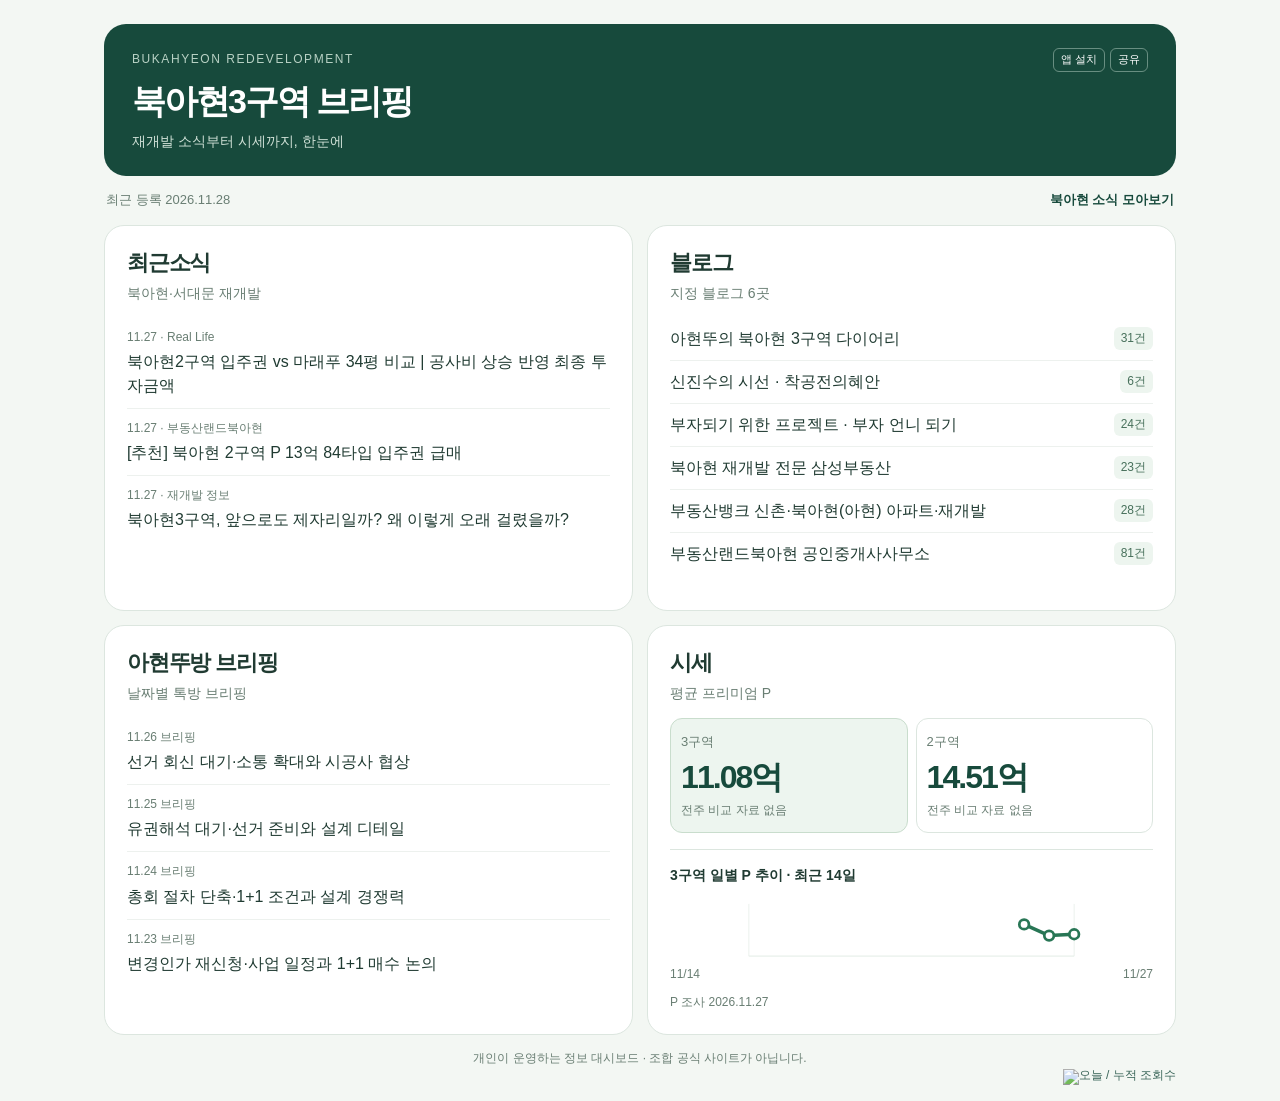
==== index.html @ 6ae8060a "data: add current Seoul redevelopment coverage and Hongje correction" ====
<!doctype html>
<html lang="ko">
<head>
  <meta charset="utf-8">
  <meta name="viewport" content="width=device-width,initial-scale=1">
  <meta name="color-scheme" content="light">
  <meta name="theme-color" content="#174a3c">
  <meta name="description" content="북아현3구역 재개발 소식, 블로그, 프리미엄 시세와 아현뚜방 브리핑을 모아보는 개인 대시보드">
  <title>북아현3구역 브리핑 | 재개발 시세·소식 대시보드</title>
  <link rel="canonical" href="https://mr-radio.github.io/bukahyeon-dashboard/">
  <link rel="stylesheet" href="assets/styles.css?v=20261126-kakao-header">
  <link rel="manifest" href="manifest.webmanifest">
  <link rel="icon" type="image/png" href="assets/pwa/icon-192.png">
  <link rel="apple-touch-icon" href="assets/pwa/icon-192.png">
  <meta name="apple-mobile-web-app-capable" content="yes">
  <link rel="stylesheet" href="assets/pwa/pwa.css">
</head>
<body>
<div class="wrap">
  <header class="hero">
    <div class="pwa-hero-top"><div class="kicker">BUKAHYEON REDEVELOPMENT</div><div class="pwa-actions"><button type="button" id="pwaInstall" hidden>앱 설치</button><button type="button" id="pwaShare">공유</button></div></div>
    <h1>북아현3구역 브리핑</h1>
    <p>재개발 소식부터 시세까지, 한눈에</p>
  </header>
  <main id="dashboard" class="dashboard">
    <div class="update-bar"><span id="updatedDate"></span><strong id="updateNew"></strong></div>
    <div class="tiles">
      <a class="tile" href="#news" aria-label="최근소식 상세보기">
        <span class="tiletitle">최근소식 <span class="new-slot" id="newsNew"></span></span>
        <span class="caption">북아현·서대문 재개발</span>
        <div class="tile-content" id="newsTile"></div>
      </a>
      <a class="tile" href="#blogs" aria-label="블로그 상세보기">
        <span class="tiletitle">블로그 <span class="new-slot" id="blogsNew"></span></span>
        <span class="caption">지정 블로그 6곳</span>
        <div class="tile-content" id="blogTile"></div>
      </a>
      <a class="tile" href="#chat" aria-label="아현뚜방 상세보기">
        <span class="tiletitle">아현뚜방 브리핑 <span class="new-slot" id="chatNew"></span></span>
        <span class="caption">날짜별 톡방 브리핑</span>
        <div class="tile-content" id="chatTile"></div>
      </a>
      <a class="tile" href="#prices" aria-label="시세 상세보기">
        <span class="tiletitle">시세</span>
        <span class="caption">평균 프리미엄 P</span>
        <div class="tile-content" id="priceTile"></div>
      </a>
    </div>
  </main>
  <main id="detail" class="detail" hidden>
    <div class="detailtop"><button class="back" type="button" data-page="home">홈으로</button><h2 id="detailTitle"></h2><a class="detail-chat-link" id="detailChatLink" href="https://open.kakao.com/o/puEhpZAi" target="_blank" rel="noopener noreferrer" aria-label="아현뚜방 카카오톡 오픈채팅방 바로가기" hidden><svg class="kakao-chat-icon" viewBox="0 0 24 24" width="24" height="24" aria-hidden="true"><circle cx="12" cy="12" r="12" fill="#FEE500"/><path d="M12 5.8c-4.3 0-7.8 2.6-7.8 5.9 0 2.15 1.46 4.03 3.63 5.07L7 19.5l3.43-2.08c.51.08 1.03.12 1.57.12 4.3 0 7.8-2.6 7.8-5.84S16.3 5.8 12 5.8Z" fill="#3C1E1E"/></svg><span>톡방 바로가기</span></a></div>
    <div id="detailContent"></div>
  </main>
  <footer class="site-footer">
    <span class="site-footer-notice">개인이 운영하는 정보 대시보드 · 조합 공식 사이트가 아닙니다.</span>
    <a class="site-visit-count" href="https://hitscounter.dev/history?url=https%3A%2F%2Fmr-radio.github.io%2Fbukahyeon-dashboard%2F" target="_blank" rel="noopener noreferrer" title="오늘·누적 페이지 조회수 (새로고침 포함, 고유 방문자 수가 아닙니다)" aria-label="오늘 및 누적 페이지 조회 횟수 자세히 보기">
      <img src="https://hitscounter.dev/api/hit?url=https%3A%2F%2Fmr-radio.github.io%2Fbukahyeon-dashboard%2F&amp;label=Views&amp;color=%23174a3c&amp;style=flat&amp;tz=Asia%2FSeoul" loading="eager" decoding="async" referrerpolicy="no-referrer" alt="오늘 / 누적 조회수" height="16">
    </a>
  </footer>
</div>
<dialog id="pwaDialog" class="pwa-dialog" aria-labelledby="pwaTitle"><div class="pwa-dialog-head"><strong id="pwaTitle"></strong><button type="button" id="pwaClose" aria-label="닫기">×</button></div><div id="pwaBody"></div><p id="pwaStatus" role="status"></p></dialog>
<div id="pwaOffline" class="pwa-offline" role="status" hidden>오프라인 · 마지막 저장 정보입니다</div>
<noscript>대시보드를 보려면 브라우저의 자바스크립트를 켜 주세요.</noscript>
<script>
const DATA={"bloggers":[{"id":"ahyeonddu","name":"아현뚜의 북아현 3구역 다이어리","category":"조합·사업 분석","recency":"2026년 글 확인","posts":[{"title":"(102) 북아현 3구역과 업무추진비","date":"2026-11-27","url":"https://blog.naver.com/ahyeonddu/224494229201"},{"title":"(101) 2026년 11월 26일 북아현3구역 뉴스레터(feat. 아현뚜 카톡방)","date":"2026-11-26","url":"https://blog.naver.com/ahyeonddu/224493044124"},{"title":"(100) 100화 기념 소감 + 제320회 서대문구의회 제2차 재정건설위원회(2026.11.24) 내용 요약","url":"https://blog.naver.com/ahyeonddu/224490455972","date":"2026-11-24"},{"title":"(99) 가재울7구역이 북3에 주는 시사점","url":"https://blog.naver.com/ahyeonddu/224486204675","date":"2026-11-21"},{"title":"(98) 북아현 3구역과 설계업체","url":"https://blog.naver.com/ahyeonddu/224478293907","date":"2026-11-15"},{"title":"(97) 북3 각 진영별 웹사이트 리뷰","url":"https://blog.naver.com/ahyeonddu/224467518567","date":"2026-11-06"},{"title":"(96) 북아현 재개발 부동산을 고를 때 봐야하는 기준","url":"https://blog.naver.com/ahyeonddu/224464943171","date":"2026-11-04"},{"title":"(95) 북아현3구역과 철거계약","url":"https://blog.naver.com/ahyeonddu/224461572835","date":"2026-11-01"},{"title":"[#1] 재개발과 철거업체","url":"https://blog.naver.com/ahyeonddu/224458906625","date":"2026-10-30"},{"title":"[#0] 아현뚜의 재개발 이야기를 시작합니다.","url":"https://blog.naver.com/ahyeonddu/224458775370","date":"2026-10-30"},{"title":"(94) 데이터로 알아보는 북아현 맛집","url":"https://blog.naver.com/ahyeonddu/224456552990","date":"2026-10-28"},{"title":"(93) 북아현과 학원가","url":"https://blog.naver.com/ahyeonddu/224455506223","date":"2026-10-27"},{"title":"(92) 북아현 3구역과 선관위","url":"https://blog.naver.com/ahyeonddu/224452115086","date":"2026-10-24"},{"title":"(91) 아현뚜와 북아현 3구역 - 2탄 -","url":"https://blog.naver.com/ahyeonddu/224451577253","date":"2026-10-23"},{"title":"(90) 임시조합장 사임 후 닷새간의 북아현 3구역 상황 정리(by 아현뚜)","url":"https://blog.naver.com/ahyeonddu/224449407808","date":"2026-10-21"},{"title":"(89) 임조 사퇴이후, 진영별 대응 및 ㅌㅇ사장님의 말씀","url":"https://blog.naver.com/ahyeonddu/224447661138","date":"2026-10-20"},{"title":"(88) 임시조합장 사퇴.. 이제는 갓운기 행님이 나설 때!","url":"https://blog.naver.com/ahyeonddu/224444760134","date":"2026-10-17"},{"title":"(87) 또 상무외행위 각하..","url":"https://blog.naver.com/ahyeonddu/224443497104","date":"2026-10-16"},{"title":"(86) KB주택화재보험 가입","url":"https://blog.naver.com/ahyeonddu/224442330384","date":"2026-10-15"},{"title":"(85) 북3식 만평도전","url":"https://blog.naver.com/ahyeonddu/224441547668","date":"2026-10-14"},{"title":"(84) 부패척결!!!","url":"https://blog.naver.com/ahyeonddu/224434275623","date":"2026-10-07"},{"title":"(83) 북3 조합장 후보에게 선거 전 반드시 물어봐야할 쟁점 5개","url":"https://blog.naver.com/ahyeonddu/224430210554","date":"2026-10-03"},{"title":"(82) 용서마여?","url":"https://blog.naver.com/ahyeonddu/224425951916","date":"2026-09-29"},{"title":"(81) 평조협 조합장 및 임원진 프로필 공개","url":"https://blog.naver.com/ahyeonddu/224425261052","date":"2026-09-28"},{"title":"즐거운 추석되세요~","url":"https://blog.naver.com/ahyeonddu/224421598729","date":"2026-09-24"},{"title":"(79) 북2와 북3 프리미엄 차이의 역사 (2022년~현재)","url":"https://blog.naver.com/ahyeonddu/224420072006","date":"2026-09-22"},{"title":"(80) 상무외행위 법원 접수 완료","url":"https://blog.naver.com/ahyeonddu/224420295890","date":"2026-09-22"},{"title":"(53) 북아현 3구역과 르엘","url":"https://blog.naver.com/ahyeonddu/224385607418"},{"title":"(25) 북아현 3구역 매수희망자들이 자주 묻는 Q&A","url":"https://blog.naver.com/ahyeonddu/224350053485"},{"title":"(24) [아현뚜 리서치] 사업시행계획 변경인가 반려 사건","url":"https://blog.naver.com/ahyeonddu/224349269731"},{"title":"(22) [아현뚜 리서치] 북아현 3구역 조합장 관련 히스토리","url":"https://blog.naver.com/ahyeonddu/224347219454"}],"url":"https://m.blog.naver.com/PostList.naver?blogId=ahyeonddu&tab=1","scope":"all"},{"id":"philipcommunications","name":"신진수의 시선 · 착공전의혜안","category":"착공전의혜안","recency":"2026년 11월 공개 글 확인","feedCategoryNo":47,"feedCategoryName":"착공전의혜안","feedUrl":"https://m.blog.naver.com/philipcommunications?categoryNo=47&tab=1","posts":[{"title":"[아파트 회장이 정비사업 조합장에게 전하는 이야기] 비싼 나무를 심는 것과 좋은 나무를 심는 것은 다르다","date":"2026-11-27","url":"https://m.blog.naver.com/philipcommunications/224493866988","categoryNo":47},{"title":"[아파트 회장이 정비사업 조합장에게 전하는 이야기] 좋은 조경은 아파트를 짓기 전부터 시작된다","url":"https://m.blog.naver.com/philipcommunications/224490467292","date":"2026-11-24","categoryNo":47},{"title":"[아파트 회장이 정비사업 조합장에게 전하는 이야기] 도면에는 작지만, 삶에서는 큰 것들","url":"https://m.blog.naver.com/philipcommunications/224487549130","date":"2026-11-22","categoryNo":47},{"title":"[아파트 회장이 정비사업 조합장에게 전하는 이야기] 마루 한 장, 타일 한 장에도 이유가 있다","url":"https://m.blog.naver.com/philipcommunications/224486460181","date":"2026-11-21","categoryNo":47},{"title":"[아파트 회장이 정비사업 조합장에게 전하는 이야기] 창문이 넓어지면 집이 달라진다","url":"https://m.blog.naver.com/philipcommunications/224486325731","date":"2026-11-21","categoryNo":47},{"title":"[아파트 회장이 정비사업 조합장에게 전하는 이야기] 짓기 전에 알았더라면","url":"https://m.blog.naver.com/philipcommunications/224485520124","date":"2026-11-20","categoryNo":47}],"url":"https://m.blog.naver.com/philipcommunications?categoryNo=47&tab=1","scope":"category"},{"id":"yoonyoung17","name":"부자되기 위한 프로젝트 · 부자 언니 되기","category":"조합원 일지·재개발","recency":"2026년 글 확인","feedCategoryNo":38,"feedCategoryName":"재개발","feedUrl":"https://blog.naver.com/PostList.naver?blogId=yoonyoung17&categoryNo=38","posts":[{"title":"북아현3구역 일지 #28 — 공사비 검증과 조합원 부담","url":"https://blog.naver.com/yoonyoung17/224480414327","categoryNo":38,"date":"2026-11-17"},{"title":"북아현3구역 일지 #27 — 새 집행부에 바라는 점","url":"https://blog.naver.com/yoonyoung17/224478356298","categoryNo":38,"date":"2026-11-15"},{"title":"북아현 3구역 일지 #26 — 업체 지원과 조합 운영","url":"https://blog.naver.com/yoonyoung17/224468315128","categoryNo":38,"date":"2026-11-07"},{"title":"북아현3구역 일지 #25","url":"https://blog.naver.com/yoonyoung17/224463364072","date":"2026-11-03","categoryNo":38},{"title":"북아현 3구역 일지 #23","url":"https://blog.naver.com/yoonyoung17/224444854859","date":"2026-10-17","categoryNo":38},{"title":"북아현 3구역 일지 #22","url":"https://blog.naver.com/yoonyoung17/224428948301","date":"2026-10-02","categoryNo":38},{"title":"북아현 3구역 일지 #21","url":"https://blog.naver.com/yoonyoung17/224406453099","date":"2026-09-09","categoryNo":38},{"title":"북아현 3구역 일지 #20","url":"https://blog.naver.com/yoonyoung17/224402051527","date":"2026-09-05","categoryNo":38},{"title":"북아현 3구역 일지 #19","url":"https://blog.naver.com/yoonyoung17/224398614553","date":"2026-09-02","categoryNo":38},{"title":"북아현 3구역 일지 #18","url":"https://blog.naver.com/yoonyoung17/224395788016","date":"2026-08-31","categoryNo":38},{"title":"북아현 3구역 일지 #17","url":"https://blog.naver.com/yoonyoung17/224393178989","date":"2026-08-28","categoryNo":38},{"title":"북아현 3구역 일지 #16","url":"https://blog.naver.com/yoonyoung17/224388960947","date":"2026-08-24","categoryNo":38},{"title":"북아현 3구역 일지 #15","url":"https://blog.naver.com/yoonyoung17/224386513025","date":"2026-08-22","categoryNo":38},{"title":"북아현3구역 일지 #14","url":"https://blog.naver.com/yoonyoung17/224386095278","date":"2026-08-21","categoryNo":38},{"title":"북아현3구역 일지 #13","url":"https://blog.naver.com/yoonyoung17/224386089011","date":"2026-08-21","categoryNo":38},{"title":"정비사업 공부 #7","url":"https://blog.naver.com/yoonyoung17/224385009974","date":"2026-08-20","categoryNo":38},{"title":"정비사업 공부 #6","url":"https://blog.naver.com/yoonyoung17/224384991541","date":"2026-08-20","categoryNo":38},{"title":"정비사업 공부 #5","url":"https://blog.naver.com/yoonyoung17/224383886257","date":"2026-08-20","categoryNo":38},{"title":"정비사업 공부 #4","url":"https://blog.naver.com/yoonyoung17/224383269617","date":"2026-08-19","categoryNo":38},{"title":"정비사업 공부 #3","url":"https://blog.naver.com/yoonyoung17/224383266366","date":"2026-08-19","categoryNo":38},{"title":"정비사업 공부 #2","url":"https://blog.naver.com/yoonyoung17/224382079060","date":"2026-08-18","categoryNo":38},{"title":"정비사업 공부 #1","url":"https://blog.naver.com/yoonyoung17/224381644812","date":"2026-08-18","categoryNo":38},{"title":"북아현3구역 일지 #12","url":"https://blog.naver.com/yoonyoung17/224368272032","date":"2026-08-04","categoryNo":38},{"title":"북아현 3구역 일지 #24 — 임시조합장 관련 의견","url":"https://blog.naver.com/yoonyoung17/224447940328","categoryNo":38}],"url":"https://m.blog.naver.com/PostList.naver?blogId=yoonyoung17&categoryNo=38","scope":"category"},{"id":"miryeo2032","name":"북아현 재개발 전문 삼성부동산","category":"매물·현장 소식","recency":"2026년 글 확인","posts":[{"title":"북아현2구역 조합장 선고 결과, 벌금 90만 원!","date":"2026-11-26","url":"https://blog.naver.com/miryeo2032/224493294027"},{"title":"북아현3구역 급매물이 나오는 이유는? 지금이 매수 기회일까요?","url":"https://m.blog.naver.com/miryeo2032/224477073768","date":"2026-11-14","categoryNo":54},{"title":"북아현3구역 급급매물","url":"https://m.blog.naver.com/miryeo2032/224477059351","date":"2026-11-14","categoryNo":49},{"title":"북아현2구역 관리처분인가 조건사항 직권취소!","url":"https://blog.naver.com/miryeo2032/224462640011","date":"2026-11-02"},{"title":"북아현2구역 분양신청 철회 공고가 왔다고요? 현금청산 희망 조합원 대상 안내입니다","url":"https://blog.naver.com/miryeo2032/224434490650","date":"2026-10-07"},{"title":"북아현2구역 물건 프리미엄 15억8000만~16억","url":"https://blog.naver.com/miryeo2032/224425112200","date":"2026-09-28"},{"title":"북아현2구역 기본 이주비 40%, 선지급금 30%는 언제 받을 수 있을까?","url":"https://blog.naver.com/miryeo2032/224419026767","date":"2026-09-22"},{"title":"북아현2구역 조합원 이주 및 이주비 신청 안내 공고","url":"https://blog.naver.com/miryeo2032/224419698600","date":"2026-09-22"},{"title":"북아현3구역 통합미래연대 출범? 아현역에 새로운 현수막이 걸렸네요!북3 통합미래연대 출범?","url":"https://blog.naver.com/miryeo2032/224418986511","date":"2026-09-21"},{"title":"북아현2구역 이주개시 현수막 설치! 11월 9일 이주 시작, 이주비 신청 안내","url":"https://blog.naver.com/miryeo2032/224418925848","date":"2026-09-21"},{"title":"북아현2구역 2026년 9월 19일 임시총회 결과｜13개 안건 모두 통과, 이주비·추가 이주비 안건 가결!","url":"https://blog.naver.com/miryeo2032/224417124058","date":"2026-09-19"},{"title":"북아현2구역, 11월 9일 이주개시를 앞두고… 10년 몸테크의 끝이 보입니다","url":"https://blog.naver.com/miryeo2032/224415029931","date":"2026-09-17"},{"title":"북아현3구역 지상권 매물 (거래완료)","url":"https://blog.naver.com/miryeo2032/224412830099","date":"2026-09-15"},{"title":"북아현3구역 매물 59+59, 또는 대형평형신청가능","url":"https://blog.naver.com/miryeo2032/224409557085","date":"2026-09-12"},{"title":"북아현2구역 기본 이주비 대출 및 지급시기 총정리","url":"https://blog.naver.com/miryeo2032/224408645632","date":"2026-09-11"},{"title":"북아현2구역 이주 절차 안내","url":"https://blog.naver.com/miryeo2032/224408590293","date":"2026-09-11"},{"title":"북아현2구역 이주 및 이주비 대출 안내문","url":"https://blog.naver.com/miryeo2032/224408510313","date":"2026-09-11"},{"title":"북아현2구역 이주비 선지급 추진? 기본·추가이주비 110% 중 30% 선지급 협의","url":"https://blog.naver.com/miryeo2032/224407335158","date":"2026-09-10"},{"title":"북아현2구역 이주계획 공시 되었습니다.","url":"https://blog.naver.com/miryeo2032/224400694136","date":"2026-09-04"},{"title":"북아현2구역 임시총회 안내 2026.9.19","url":"https://blog.naver.com/miryeo2032/224398697682","date":"2026-09-02"},{"title":"북아현3구역 2026년 임시총회 결과","url":"https://blog.naver.com/miryeo2032/224394253137","date":"2026-08-29"},{"title":"북아현2구역 84㎡형 세대수 증가, 전환다세대 조합원도 84㎡형 받을 수 있을까?","url":"https://blog.naver.com/miryeo2032/224392379627","date":"2026-08-27"},{"title":"북아현 2구역 명품 주거단지 조감도 및 평면도","url":"https://blog.naver.com/miryeo2032/224386515981","date":"2026-08-22"}],"url":"https://m.blog.naver.com/PostList.naver?blogId=miryeo2032&tab=1","scope":"all"},{"id":"heros0694","name":"부동산뱅크 신촌·북아현(아현) 아파트·재개발","category":"사업소식·시세","recency":"2026년 글 확인","posts":[{"title":"북아현2구역 북아현맨션 관리실 폐쇄 및 전기·수도 공급 종료 안내","date":"2026-11-26","url":"https://blog.naver.com/heros0694/224492666843"},{"title":"순천 주암면 대봉감 과 첫눈 아미산 전경","url":"https://blog.naver.com/heros0694/224485696977","date":"2026-11-21"},{"title":"북아현2구역 이주 본격화｜빠른 이주 속도, 그러나 마지막 1%가 가장 어렵습니다","url":"https://blog.naver.com/heros0694/224481622662","date":"2026-11-18"},{"title":"태산명동서일필(泰山鳴動鼠一匹)","url":"https://blog.naver.com/heros0694/224480266097","date":"2026-11-17"},{"title":"2026-27 FK리그 고양불스 첫 홈경기｜화성FS에 7대 0 완승! 고양어울림누리 직관 후기","url":"https://blog.naver.com/heros0694/224479014835","date":"2026-11-16"},{"title":"북아현2구역 김가네, 25년의 청춘을 뒤로하고 문을 닫습니다","url":"https://blog.naver.com/heros0694/224471745474","date":"2026-11-10"},{"title":"2026~2027 FK리그 개막! 새로운 시즌의 시작","url":"https://blog.naver.com/heros0694/224471274503","date":"2026-11-10"},{"title":"북아현2구역 2026년 11월 최신 사업현황｜2,620세대 설계변경안, 일반분양 983세대, 이주와 착공 로드맵","url":"https://blog.naver.com/heros0694/224466895623","date":"2026-11-06"},{"title":"북아현2구역, 이주를 앞두고 왜 갑자기 매물이 쏟아질까?","url":"https://blog.naver.com/heros0694/224458017795","date":"2026-10-30"},{"title":"대한민국 풋살 국가대표팀, 11월 중국 인촨 국제대회 출전… 중국·홍콩·몰디브와 4개국 대결","url":"https://blog.naver.com/heros0694/224455305842","date":"2026-10-27"},{"title":"북아현3구역, 결국 서대문구청장이 나서나? 조합장 선출 총회 직접 소집 검토… 연내 정상화 기대","url":"https://blog.naver.com/heros0694/224454559366","date":"2026-10-26"},{"title":"북아현2구역 세입자분들께 당부드립니다. 이사가 급하다고 아무 전셋집이나 계약하지 마세요!","url":"https://blog.naver.com/heros0694/224453842172","date":"2026-10-26"},{"title":"북아현2구역 매물 3건 추천｜추석 이후 매수세 실종, 프리미엄은 ?","url":"https://blog.naver.com/heros0694/224451543137","date":"2026-10-23"},{"title":"북아현2구역 1+1 분양, 왜 취소됐을까? 구청의 조건 직권취소와 그동안 알려지지 않았던 속사정","url":"https://blog.naver.com/heros0694/224449982121","date":"2026-10-22"},{"title":"서대문구청 1+1 직권취소 결정 공지","url":"https://blog.naver.com/heros0694/224447488085","date":"2026-10-20"},{"title":"2026 풋살 네이션스컵 대회 개요","url":"https://blog.naver.com/heros0694/224446225993","date":"2026-10-19"},{"title":"누구를 위한 재개발인가… 북아현2구역, 정든 고향을 떠나는 사람들의 이야기","url":"https://blog.naver.com/heros0694/224445364710","date":"2026-10-18"},{"title":"북아현3구역, 젊은 청년과 함께한 재개발 역사유람… 그리고 전쟁 전야의 고요함","url":"https://blog.naver.com/heros0694/224444731712","date":"2026-10-17"},{"title":"2026 북아현동 굴레방축제｜제13회 굴레방 나눔 한마당, 가을 하늘 아래 주민들의 웃음꽃","url":"https://blog.naver.com/heros0694/224444706093","date":"2026-10-17"},{"title":"북아현2구역 이주비 신청 종료! 매물 14건 증가, 프리미엄 16억 앞에서 멈췄다","url":"https://blog.naver.com/heros0694/224442312534","date":"2026-10-15"},{"title":"삼국지 최고의 책사 TOP 15","url":"https://blog.naver.com/heros0694/224441111125","date":"2026-10-14"},{"title":"북아현2구역 추가이주비 복리 논란 종결! 근거 없는 소문에 지친 조합원들, 조합 공식 확인은 '단리'","url":"https://blog.naver.com/heros0694/224440506836","date":"2026-10-13"},{"title":"북아현2구역 이주비대출, 실입주 의무가 있다고요?","url":"https://blog.naver.com/heros0694/224434345594","date":"2026-10-07"},{"title":"북아현2구역 신축 , 미래의 비교상대는 누구인가?","url":"https://blog.naver.com/heros0694/224433931701","date":"2026-10-07"},{"title":"북아현3구역 매매 시장 조용합니다_ 북2 도 조용","url":"https://blog.naver.com/heros0694/224432949420","date":"2026-10-06"},{"title":"전문관리인 부결되면 조합장 선출로…정상화 시나리오","url":"https://blog.naver.com/heros0694/224357277318"},{"title":"북아현3구역, 결국 하나의 총회로 모든 것이 결정","url":"https://blog.naver.com/heros0694/224333925709"},{"title":"북아현3구역 오늘의 최고가가 내일은 지나간 가격","url":"https://blog.naver.com/heros0694/224361962379"}],"url":"https://m.blog.naver.com/PostList.naver?blogId=heros0694&tab=1","scope":"all"},{"id":"joyland7499","name":"부동산랜드북아현 공인중개사사무소","category":"시세·매물","recency":"2026년 글 확인","posts":[{"date":"2026-11-27","title":"[추천] 북아현 2구역 P 13억 84타입 입주권 급매","url":"https://m.blog.naver.com/joyland7499/224495024661"},{"title":"[공유] 북아현2구역 조합장 벌금형 조합장직 유지가능","date":"2026-11-26","url":"https://blog.naver.com/joyland7499/224493445069"},{"title":"북아현 3구역 상황별 우선 추천매물 (11월 26일)","date":"2026-11-26","url":"https://blog.naver.com/joyland7499/224492796240"},{"title":"일번추천 - 북아현 3구역 초투 10억 7000만원","url":"https://blog.naver.com/joyland7499/224491468924","date":"2026-11-25"},{"title":"일번추천- 북아현 2구역 84타입 최저가 입주권","url":"https://blog.naver.com/joyland7499/224491459381","date":"2026-11-25"},{"title":"[거래완료] 북아현 2구역 급급매 입주권 (11월 25일 )","url":"https://blog.naver.com/joyland7499/224491451961","date":"2026-11-25"},{"title":"북아현 3구역, 2구역 재개발 투자를 자녀 명의로 하고 싶을 때 (11월 25일)","url":"https://blog.naver.com/joyland7499/224491341626","date":"2026-11-25"},{"title":"새로 소개드리는 북아현 3구역 대형 투자매물 (11월 24일)","url":"https://blog.naver.com/joyland7499/224490073023","date":"2026-11-24"},{"title":"[급급매] 북아현 3구역 빠른 잔금 희망 (11월 24일)","url":"https://blog.naver.com/joyland7499/224489385747","date":"2026-11-23"},{"title":"[초급매 ] 북아현 2구역 입주권P 12.5억","url":"https://blog.naver.com/joyland7499/224488580695","date":"2026-11-23"},{"title":"북아현 2구역 가격 조정기, 매수 대기자가 확인해야 할  5가지 (11월 23일 )","url":"https://blog.naver.com/joyland7499/224488153408","date":"2026-11-23"},{"title":"[공유] 부동산은 선택과 대응의 영역 -송희구 작가","url":"https://blog.naver.com/joyland7499/224486812070","date":"2026-11-21"},{"title":"[거래완료] 북아현 3구역 입주아파트 프리미엄 조정  (11월 21일)","url":"https://blog.naver.com/joyland7499/224485616077","date":"2026-11-20"},{"title":"북아현2구역 급급매 거래완료","url":"https://blog.naver.com/joyland7499/224485068339","date":"2026-11-20"},{"title":"가격 조정기에 접어든 시장 - 북아현 3구역 매물 동향 (11월 20일)","url":"https://blog.naver.com/joyland7499/224484306838","date":"2026-11-19"},{"title":"북아현 2구역 P 13.5억~13.7억  급매물","url":"https://blog.naver.com/joyland7499/224483692856","date":"2026-11-19"},{"title":"[거래완료] 북아현 2구역  입주권 P14 거래","url":"https://blog.naver.com/joyland7499/224482165417","date":"2026-11-18"},{"title":"수능날 전하는 북아현 2구역 3구역 우선추천 급매 (11월 19일 )","url":"https://blog.naver.com/joyland7499/224482909770","date":"2026-11-18"},{"title":"아현 1구역 공공재개발 - 입지는 좋은데 무엇이 투자결정을 가를까?","url":"https://blog.naver.com/joyland7499/224481535140","date":"2026-11-17"},{"title":"북아현 2구역 새 매물 - 가격 문의전에 확인하는 부분","url":"https://blog.naver.com/joyland7499/224480778697","date":"2026-11-17"},{"title":"북아현 3구역 매물 총정리 - 지금 매수자가 선택할 수 있는 12가지 매물(11월 16일)","url":"https://blog.naver.com/joyland7499/224478424397","date":"2026-11-15"},{"title":"[급매] 북아현 3구역 최저 프리미엄 12월 잔금 조건","url":"https://blog.naver.com/joyland7499/224476773453","date":"2026-11-13"},{"title":"북아현 2구역 이주 후에도 도로점용료, 국공유지 사용료 내야 하나요? (11월 14일)","url":"https://blog.naver.com/joyland7499/224476542379","date":"2026-11-13"},{"title":"[거래완료] 북아현 3구역 급매 거래완료","url":"https://blog.naver.com/joyland7499/224476548945","date":"2026-11-13"},{"title":"[거래완료] 북아현 3구역 입주 가능한 빌라","url":"https://blog.naver.com/joyland7499/224475502605","date":"2026-11-12"},{"title":"북아현 3구역 P 10.8억 급매 4건  잔금기한 주의 (11월13일)","url":"https://blog.naver.com/joyland7499/224474100129","date":"2026-11-11"},{"title":"북아현 2구역  급매는 나오는데 매수시장은 여전히 조용 (11월 12일)","url":"https://blog.naver.com/joyland7499/224473821031","date":"2026-11-11"},{"title":"[NEW] 북아현 3구역 몸테크 빌라  P 11억 - 매수전 확인할 것들","url":"https://blog.naver.com/joyland7499/224473048192","date":"2026-11-11"},{"title":"북아현 2구역 인근 아파트 전월세 시장, 가격과 거래 온도 (11월 11일)","url":"https://blog.naver.com/joyland7499/224472528611","date":"2026-11-10"},{"title":"북아현 3구역 1 + 1 매물 안내 ( 11월 10일 )","url":"https://blog.naver.com/joyland7499/224471156338","date":"2026-11-09"},{"title":"[공유]북아현 2구역 2400억 사업비 조달  - 추가이주비 대출 이율 이번주 확인가능","url":"https://blog.naver.com/joyland7499/224470505409","date":"2026-11-09"},{"title":"북아현 2구역 매수 전  확인해야 하는 자금과 추천 매물(11월 9일)","url":"https://blog.naver.com/joyland7499/224469873510","date":"2026-11-08"},{"title":"북아현 2구역 이주 현장과 공실 확인사항(11월 8일)","url":"https://blog.naver.com/joyland7499/224469010384","date":"2026-11-07"},{"title":"북아현 3구역 거래 난이도 상승, 현재 매물과 매수시장 분위기 (11월 7일)","url":"https://blog.naver.com/joyland7499/224468040387","date":"2026-11-06"},{"title":"[급매 ] 북아현 2구역 P 14억 잔금 2월말","url":"https://blog.naver.com/joyland7499/224467402431","date":"2026-11-06"},{"title":"[추천] 3구역  초기 투자금 11억 추천 매물","url":"https://blog.naver.com/joyland7499/224467384488","date":"2026-11-06"},{"title":"북아현 2구역 3구역, 조용하지만 문의가 꾸준한 매물들 (11월 6일)","url":"https://blog.naver.com/joyland7499/224467222621","date":"2026-11-06"},{"title":"[급급매] 북아현 3구역 프리미엄 10억 8000만원","url":"https://blog.naver.com/joyland7499/224466005306","date":"2026-11-05"},{"title":"북아현 3구역을 추천받고 방문하기 전 확인사항 (11월 5일)","url":"https://blog.naver.com/joyland7499/224465468722","date":"2026-11-04"},{"title":"북아현 2구역 이주 앞둔 급매물, 매수자 조건에   맞아야 합니다.(11월 4일)","url":"https://blog.naver.com/joyland7499/224464297611","date":"2026-11-03"},{"title":"[ 추천 ] 북아현 3구역 입주 가능한 아파트  급매물","url":"https://blog.naver.com/joyland7499/224463675851","date":"2026-11-03"},{"title":"북아현 3구역 새로운 매물이 나오고 있습니다.(11월 3일)","url":"https://blog.naver.com/joyland7499/224463042061","date":"2026-11-02"},{"title":"초기투자금 11억 6500만원, 북아현 3구역 추천(11월 2일)","url":"https://blog.naver.com/joyland7499/224462407044","date":"2026-11-02"},{"title":"[급매 소식 ] 북아현 3구역 P 11억","url":"https://blog.naver.com/joyland7499/224461963156","date":"2026-11-01"},{"title":"조용한 북아현 재개발 시장, 그래도 급매는 움직인다.(11월 2일)","url":"https://blog.naver.com/joyland7499/224461837584","date":"2026-11-01"},{"title":"북아현 3구역 2구역 급매물 6건 비교 - 지금 필요한 실투자금은?","url":"https://blog.naver.com/joyland7499/224459826509","date":"2026-10-30"},{"title":"[ 급급매 ] 북아현 2구역 프리미엄 14억 ,빠른잔금","url":"https://blog.naver.com/joyland7499/224458896746","date":"2026-10-29"},{"title":"북아현 3구역  프리미엄보다 먼저 살펴보는  조건들 (10월 30일)","url":"https://blog.naver.com/joyland7499/224458640600","date":"2026-10-29"},{"title":"북아현 2구역 3구역 분양면적 이해하기 - 같은 84타입인데 왜 다르게 느껴질까?","url":"https://blog.naver.com/joyland7499/224457380203","date":"2026-10-28"},{"title":"[NEW] 북아현 2구역 급매 추천","url":"https://blog.naver.com/joyland7499/224456833572","date":"2026-10-28"},{"title":"[NEW] 새로 소개드리는 북아현 2구역 74타입","url":"https://blog.naver.com/joyland7499/224456235478","date":"2026-10-27"},{"title":"재개발 투자의 복병, 누수 (10월 28일)","url":"https://blog.naver.com/joyland7499/224452249407","date":"2026-10-27"},{"title":"[공유] 조합원분양가와 일반 분양가의 차이가 필요한 이유","url":"https://blog.naver.com/joyland7499/224455508297","date":"2026-10-27"},{"title":"[공유] 북아현  3구역 서대문구청 답변","url":"https://blog.naver.com/joyland7499/224454438807","date":"2026-10-26"},{"title":"급매가  나와도  조용한 북아현 3구역, 매수자의 세 가지 시선 (10월 26일)","url":"https://blog.naver.com/joyland7499/224452266038","date":"2026-10-25"},{"title":"북아현 2구역 일번 추천매물 (10월 24일)","url":"https://blog.naver.com/joyland7499/224452073038","date":"2026-10-23"},{"title":"[급매] 북아현 3구역 프리미엄 11억","url":"https://blog.naver.com/joyland7499/224451560585","date":"2026-10-23"},{"title":"북아현 2구역, 지금 매수한다면 현금 얼마가 필요한가요?(10월 23일)","url":"https://blog.naver.com/joyland7499/224450890706","date":"2026-10-22"},{"title":"북아현 3구역 문의가 꾸준한 인기 매물 (10월 22일)","url":"https://blog.naver.com/joyland7499/224449993656","date":"2026-10-21"},{"title":"북아현 3구역, 빠른 정상화도 중요하지만 흔들리지 않는 정상화를 기다리며 (10월 21일)","url":"https://blog.naver.com/joyland7499/224449371479","date":"2026-10-21"},{"title":"북아현 2구역, 이주를 앞두고 달라지는 현장 모습(10월 21일)","url":"https://blog.naver.com/joyland7499/224448800485","date":"2026-10-20"},{"title":"북아현 3구역  임시조합장 사임이유 4가지","url":"https://blog.naver.com/joyland7499/224447927091","date":"2026-10-20"},{"title":"[공유] 조합정상화를 위한 진정서 서명 호소","url":"https://blog.naver.com/joyland7499/224447502835","date":"2026-10-19"},{"title":"[NEW] 대출가능한 3구역 매물추천","url":"https://blog.naver.com/joyland7499/224447448972","date":"2026-10-19"},{"title":"북아현 3구역, 혼란속에서도 현장을 찾는 이유","url":"https://blog.naver.com/joyland7499/224446693473","date":"2026-10-19"},{"title":"북아현 2구역 관리처분 계획인가 조건 제1호 직권 취소 되었습니다.","url":"https://blog.naver.com/joyland7499/224446836893","date":"2026-10-19"},{"title":"북아현 2구역 매물은 늘고 가격 협상 폭도 커졌다 - 이주 앞둔 시장의 변화","url":"https://blog.naver.com/joyland7499/224446143417","date":"2026-10-18"},{"title":"북아현 3구역은 왜 순위가 낮아졌을까?","url":"https://blog.naver.com/joyland7499/224445852219","date":"2026-10-18"},{"title":"[공유] 북아현3구역, 구청장 입맛 따라 사업 출렁","url":"https://blog.naver.com/joyland7499/224444389883","date":"2026-10-16"},{"title":"민감한시기 구청입장 안내문자","url":"https://blog.naver.com/joyland7499/224444005780","date":"2026-10-16"},{"title":"북아현 3구역, 지금 눈여겨볼 만한 매물 6가지 (10월 16일)","url":"https://blog.naver.com/joyland7499/224443350960","date":"2026-10-15"},{"title":"북아현3구역  상무외 행위허가 각하 (선거 사무실 준비중)","url":"https://blog.naver.com/joyland7499/224442648069","date":"2026-10-15"},{"title":"가격은 남아 있고 거래는 잠시 멈추었다 - 북아현 인근 아파트 현황 (10월 15일)","url":"https://blog.naver.com/joyland7499/224441666828","date":"2026-10-14"},{"title":"[거래완료]북아현 2구역 급급매 거래되었습니다.","url":"https://blog.naver.com/joyland7499/224441815523","date":"2026-10-14"},{"title":"북아현 2구역 조합  10월 ~12월 계획 ( feat.소식지 )","url":"https://blog.naver.com/joyland7499/224441345240","date":"2026-10-14"},{"title":"[공유] 북아현 2구역 이주비 금리와 상환방법 문자안내","url":"https://blog.naver.com/joyland7499/224440449701","date":"2026-10-13"},{"title":"매물이 늘어나는 북아현 3구역 소식(10월 13일)","url":"https://blog.naver.com/joyland7499/224439824055","date":"2026-10-12"},{"title":"2구역  이주비대출 접수기간 연장  등 조합 안내문","url":"https://blog.naver.com/joyland7499/224439237736","date":"2026-10-12"},{"title":"북아현3구역 새로 소개드리는 추천매물 (7월 31일)","url":"https://blog.naver.com/joyland7499/224363771830"},{"title":"사업 지연에도 북아현 3구역을 선택하는 이유","url":"https://blog.naver.com/joyland7499/224373547098"},{"title":"북아현 3구역 34평형 평면도 및 커뮤니티 시설","url":"https://blog.naver.com/joyland7499/223009273503"}],"url":"https://m.blog.naver.com/PostList.naver?blogId=joyland7499&tab=1","scope":"all"}],"seoul":[{"date":"2026-11-28","kind":"뉴스","source":"뉴시스","title":"일감은 넘치고 경쟁은 줄었다…달라진 건설사 셈법[목동의 미래①]","summary":"목동과 서울 핵심 정비사업장의 단독 응찰·수의계약 증가 및 건설사의 수익성 중심 선별 수주 흐름을 보도했습니다.","url":"https://n.news.naver.com/mnews/article/003/0014350374"},{"date":"2026-11-28","kind":"뉴스","source":"이코노미스트","title":"“6억 전세 끝난다” 목동 2만가구 이주 초읽기… 전월세·학원가 지각변동","summary":"목동 재건축의 순차 이주가 주변 임대시장과 학군 수요에 미칠 영향, 양천구의 이주계획 연구와 서울시 시기조정 방침을 다뤘습니다.","url":"https://n.news.naver.com/mnews/article/243/0000106408"},{"date":"2026-11-28","kind":"뉴스","source":"한국경제","title":"[취재수첩] 성과급에 '아파트 우선권'까지 달라는 재건축조합","summary":"조합 임원·대의원의 동호수 우선 선택 조항과 성과급 논란을 통해 정관 변경의 투명성과 조합원 권리 보장을 논의한 칼럼입니다.","url":"https://n.news.naver.com/mnews/article/015/0005359268"},{"date":"2026-11-27","kind":"뉴스","source":"이데일리","title":"힐튼호텔 재개발, 3.7조 본PF 완료했다…6개월 앞당긴 '속도전'","summary":"서울역 인근 이오타서울 1 사업의 3조7천억원 본PF 실행과 자금 조달 일정 변경을 보도했습니다.","url":"https://n.news.naver.com/mnews/article/018/0006416746"},{"date":"2026-11-27","kind":"뉴스","source":"파이낸셜뉴스","title":"마포로1구역 제25지구, 한국토지신탁과 재개발 '맞손'","summary":"마포동 한신오피스텔 일대 추진위원회와 한국토지신탁이 신탁방식 정비사업 추진 업무협약을 체결했습니다. 사업시행자 지정 등 후속 절차는 준비 단계입니다.","url":"https://n.news.naver.com/mnews/article/014/0005610923"},{"date":"2026-11-26","kind":"뉴스","source":"경향신문","title":"‘한남 3구역’ 뉴타운 지정 23년 만에 첫 삽","summary":"한남3구역이 11월 26일 착공식을 열었습니다. 공공임대 1,020가구를 포함한 총 5,970가구 계획과 2030년 12월 준공 목표를 보도했습니다.","url":"https://n.news.naver.com/mnews/article/032/0003485413"},{"date":"2026-11-26","kind":"뉴스","source":"연합뉴스","title":"성북구 하월곡1구역 조합설립인가…1천990세대 단지로 재개발","summary":"11월 24일 조합설립인가를 받은 성북구 신속통합기획 첫 사례. 기존 정비계획은 최고 35층, 임대 403가구 포함 총 1,990가구입니다.","url":"https://n.news.naver.com/mnews/article/001/0016466324"},{"date":"2026-11-26","kind":"뉴스","source":"헤럴드경제","title":"서울에너지공사, 공동주택 에너지믹스 활성화 모색…ZEB 대응 기술 공유","summary":"정비사업 기획 단계부터 지역난방·수열·지열·태양광 조합을 검토하는 방안과 공동주택 에너지관리 사례를 공유한 11월 26일 세미나를 보도했습니다.","url":"https://n.news.naver.com/mnews/article/016/0002729122"},{"date":"2026-11-25","kind":"뉴스","source":"머니투데이","title":"“난개발 우려”…서울시, 도정법 개정안 전면 철회 촉구","summary":"정비계획 변경과 통합심의 권한을 자치구로 넘기는 개정안에 대한 서울시의 반대 입장을 보도.","url":"https://n.news.naver.com/mnews/article/008/0005446353"},{"date":"2026-11-25","kind":"뉴스","source":"아이뉴스24","title":"서울시 정비사업 규제 완화 요구…국토부 “신중 검토”","summary":"국토부가 조합원 지위양도 제한과 재초환 완화에 신중한 입장을 밝히고 이주비 대출 지원 방안을 설명했다는 기사.","url":"https://n.news.naver.com/mnews/article/031/0001078384"},{"date":"2026-11-25","kind":"뉴스","source":"매일경제","title":"서울역 뒤편 ‘낡은 동네’의 반전…아파트 1만7천가구에 철길도 지하로 [부동산 심머니]","summary":"공개 본문에서 서계·청파동 정비사업과 서울역 일대 철도 지하화 구상을 다룬 기사.","url":"https://n.news.naver.com/mnews/article/009/0005769072"},{"title":"건설 한파에도 정비사업 수주 42조 돌파…성수2지구 시공사 선정","date":"2026-11-24","source":"머니투데이","kind":"뉴스","summary":"DL이앤씨가 21일 성수전략정비구역 제2지구 재개발사업의 시공사로 선정됐다는 내용을 포함한 기사입니다.","url":"https://www.mt.co.kr/index.php/amp/estate/2026/11/24/2026112314173113190"},{"title":"여의도 재건축 수주 지도…삼성·현대·대우 주요 7곳 확보","date":"2026-11-23","source":"시사저널e","kind":"뉴스","summary":"여의도 주요 재건축 사업장 7곳의 시공사 선정 상황을 다룬 기사입니다.","url":"https://www.sisajournal-e.com/news/articleView.html?idxno=425245"},{"title":"목동 5·12·14단지 재건축 통합심의 통과…1만1863가구","date":"2026-11-20","source":"한국경제","kind":"뉴스","summary":"서울시 통합심의에서 목동 5·12·14단지 재건축 안건이 조건부 의결됐습니다.","url":"https://www.hankyung.com/article/202611209634i"},{"title":"11월 재개발·재건축 시공자 선정 동향","date":"2026-11-20","source":"하우징헤럴드","kind":"뉴스","summary":"서울 목동9단지 등 주요 정비사업의 시공사 선정 동향을 정리한 기사입니다.","url":"https://www.housingherald.co.kr/news/articleView.html?idxno=63403"},{"title":"여의도 화랑아파트 재건축…대우건설 수주","date":"2026-11-16","source":"연합뉴스","kind":"뉴스","summary":"대우건설이 서울 여의도 화랑아파트 재건축사업을 수주했다고 발표했습니다.","url":"https://www.yna.co.kr/view/AKR20261116120000003?input=1215m"},{"title":"여의도 목화아파트·창신1구역 정비사업 통합심의","date":"2026-11-06","source":"연합뉴스","kind":"뉴스","summary":"서울시 통합심의에서 여의도 목화아파트 재건축과 창신1구역 제3지구 재개발 안건이 처리됐습니다.","url":"https://www.yna.co.kr/view/AKR20261105162800004?input=1195m"}],"price":{"2":{"values":[16.48,15,13.1,12.5,15.9,14,13.1,12.5,15,14,14,13.7,15,13,14,13.7,14.5,13.5,14,15.8944,14.5,17,16,14,15.8,14.5,15,15.5,15.5],"url":"https://naver.me/5c87plL3","surveyDate":"2026-11-27","status":"success","scope":"partial","totalAdvertised":43,"sampleCount":29,"collectionNote":"P가 명시된 일부 공개 매물 29건의 혼합 표본입니다. 중복 의심·금액 불명확 광고를 제외했으며, 광고용 면적·주소 차이로 중복 제거에 한계가 있습니다. 전체 시장 평균과 다를 수 있습니다.","auditUrl":"data/premium/2026-11-27-2.json"},"3":{"values":[12,11.5,11,10.2,10.4,10.5,11,11,10.9,10.8,12,12,11,10.8,11,11.5,10.4,11,12,11.2,10.4,10.5,12,10.9,10.5,11.5,11.2,11.5,12,11,10.5,10.5],"url":"https://naver.me/G6RJIqgQ","surveyDate":"2026-11-27","status":"success","scope":"partial","totalAdvertised":42,"sampleCount":32,"collectionNote":"P가 명시된 일부 공개 매물 32건의 혼합 표본입니다. 중복 의심·금액 불명확 광고를 제외했으며, 광고용 면적·주소 차이로 중복 제거에 한계가 있습니다. 전체 시장 평균과 다를 수 있습니다.","auditUrl":"data/premium/2026-11-27-3.json"}},"near":[{"name":"경희궁자이 2단지","price":27.5,"size":"84.61㎡","date":"2026-11-02","floor":"21층","url":"https://mola.kr/transactions/apartments/3ef85f04-0c4a-4cc8-a0a3-4304ffb48034","tradeType":"매매","checkedAt":"2026-11-27","collectionNote":"공개 출처의 최근 계약 목록 재확인. 취소 거래 제외."},{"name":"마포래미안푸르지오 2단지","price":26.65,"size":"84.60㎡","date":"2026-09-29","floor":"20층","url":"https://mola.kr/transactions/apartments/fa98cfb8-c7e5-48f7-9587-1ea148d902fc","tradeType":"매매","checkedAt":"2026-11-27","collectionNote":"공개 출처의 최근 계약 목록 재확인. 취소 거래 제외."},{"name":"마포자이힐스테이트 라첼스","price":31.8,"size":"84.99㎡","date":"2026-09-11","floor":"18층","url":"https://www.jipgam.kr/seoul/apt/fa41af0bed4d.html","tradeType":"입주권","checkedAt":"2026-11-27","collectionNote":"출처의 2026-11-25 집계 기준. 해제 거래 제외, 입주권 구분."}],"news":[{"date":"2026-11-27","kind":"블로그","area":"북아현2·3구역","source":"Real Life","title":"북아현2구역 입주권 vs 마래푸 34평 비교 | 공사비 상승 반영 최종 투자금액","summary":"공사비와 일반분양가 상승을 가정해 북2·북3와 주변 아파트의 투자금액을 비교한 개인 분석. 제시된 향후 가격·일정은 작성자의 추정입니다.","url":"https://m.blog.naver.com/45tpqordjr/224495184499"},{"date":"2026-11-27","kind":"블로그","area":"북아현2구역","source":"부동산랜드북아현","title":"[추천] 북아현 2구역 P 13억 84타입 입주권 급매","summary":"P 13억원 매물과 이주비 대출 이용 시 필요한 자금, 금융비용을 안내한 중개업소 글. 실거래가와 구분합니다.","url":"https://m.blog.naver.com/joyland7499/224495024661"},{"date":"2026-11-27","kind":"블로그","area":"북아현3구역","source":"재개발 정보","title":"북아현3구역, 앞으로도 제자리일까? 왜 이렇게 오래 걸렸을까?","summary":"사업 지연 배경을 사업성, 계획 변경·인허가, 내부 갈등·집행부 공백으로 나누고 새 집행부 구성에 기대를 제시한 개인 의견입니다.","url":"https://m.blog.naver.com/mr-radio/224494825417"},{"date":"2026-11-27","kind":"블로그","area":"북아현3구역","source":"zip.report","title":"[북아현 3구역] 1년 늦으면 분담금 +4,100만, 18년 멈춘 구역 지금 들어가도 될까?","summary":"추진 경과와 사업 지연에 따른 비용 민감도를 분석한 개인 글. 제목의 분담금 증가액은 작성자의 계산 가정이며 확정 분담금이 아닙니다.","url":"https://m.blog.naver.com/zip_report/224493632109"},{"date":"2026-11-27","kind":"블로그","area":"북아현2구역","source":"북아현살집연구소","title":"[26.11.27] 북아현 2구역 최신 소식 UPDATE – 조합장 벌금 90만원 선고 보도… 재정비촉진계획 변경 요청","summary":"정보몽땅에 등록된 촉진계획 변경 요청 공문을 소개합니다. 최고 40층·세대수 확대는 추진 내용이며 최종 변경 결정과 구분한다고 설명합니다.","url":"https://m.blog.naver.com/manksw/224494613476"},{"date":"2026-11-27","kind":"블로그","area":"북아현3구역","source":"아현뚜","title":"(102) 북아현 3구역과 업무추진비","summary":"정보몽땅의 업무추진비 공개 내역을 분석해 집행 목적·참석자 등 기록의 구체성과 지출 투명성을 논의한 글. 집계와 평가는 작성자의 분석입니다.","url":"https://m.blog.naver.com/ahyeonddu/224494229201"},{"date":"2026-11-27","kind":"블로그","area":"북아현3구역","source":"권오명부동산중개","title":"북아현3구역 사업지연, 무엇이 문제였나? 만화로 보는 10가지 이야기 (제2화)","summary":"해임 이후 선거 절차와 집행부 공백, 행정업무와 사업 의사결정의 차이를 논평한 중개업소 글. 책임에 관한 평가는 작성자의 의견입니다.","url":"https://m.blog.naver.com/limg03/224494864160"},{"date":"2026-11-26","kind":"블로그","area":"북아현3구역","source":"아현뚜","title":"(101) 2026년 11월 26일 북아현3구역 뉴스레터(feat. 아현뚜 카톡방)","summary":"선관위 관련 유권해석 대기, 조합원 블로그, 철거계약 후속 쟁점과 각 단체 동향을 정리한 작성자의 뉴스레터.","url":"https://blog.naver.com/ahyeonddu/224493044124"},{"date":"2026-11-26","kind":"블로그","area":"북아현2구역","source":"부동산뱅크 신촌·북아현","title":"북아현2구역 북아현맨션 관리실 폐쇄 및 전기·수도 공급 종료 안내","summary":"블로그에 전재된 관리단 안내는 관리실 폐쇄를 2027년 3월 31일, 전기·수도 및 전체 관리서비스 종료를 8월 31일 예정으로 제시합니다. 중앙공급 시설 특성에 따른 이주 준비 안내입니다.","url":"https://blog.naver.com/heros0694/224492666843"},{"date":"2026-11-26","kind":"블로그","area":"북아현2구역","source":"삼성부동산","title":"북아현2구역 조합장 선고 결과, 벌금 90만 원!","summary":"11월 26일 조합 공지를 출처로 선고 결과를 전한 글. 판결 최종 확정 여부는 지켜봐야 한다고 설명하며 이주 진행 상황을 함께 소개합니다.","url":"https://blog.naver.com/miryeo2032/224493294027"},{"date":"2026-11-26","kind":"블로그","area":"북아현3구역","source":"부동산랜드북아현","title":"북아현 3구역 상황별 우선 추천매물 (11월 26일)","summary":"갭투자·입주·1+1 등 조건별 매물과 잔금·임대 현황을 소개한 중개업소 글. 제시 금액과 배정·입주 예상은 광고 작성자의 설명입니다.","url":"https://blog.naver.com/joyland7499/224492796240"},{"date":"2026-11-26","kind":"블로그","area":"북아현2구역","source":"차정현 세무사","title":"북아현2구역 재개발 이주 개시, 개요·기대효과·아쉬운 점·교통·파급력 정리(래미안 아크로?)","summary":"관리처분 인가 고시를 바탕으로 공급 구성과 사업 경과, 이주 기간 및 교통·세무 쟁점을 설명한 글. 현행 인가안과 변경 제안 이미지를 구분합니다.","url":"https://blog.naver.com/coreycha/224492629349"},{"date":"2026-11-26","kind":"블로그","area":"북아현3구역","source":"혜성부동산","title":"북아현3구역 11월 26일자 매물 LIST","summary":"면적·층·임대와 잔금 조건별 북아현3구역 매물을 소개한 중개업소 글. 광고의 프리미엄과 초기투자금은 구분하여 제시되어 있습니다.","url":"https://blog.naver.com/hansuri2250/224492571430"},{"date":"2026-11-26","kind":"블로그","area":"서대문 재개발","source":"Benjaminin","title":"서대문구 재개발 어디까지 왔나요? 북아현2구역·북아현3구역, 가재울7구역, 북가좌6구역, 홍제동·홍은동·연희동까지 22곳 단계와 세대, 모아타운 [2026년 11월]","summary":"정보몽땅·고시·공람 자료를 바탕으로 북아현 및 서대문구 정비사업 단계와 확인 범위를 정리한 개인 조사 글.","url":"https://blog.naver.com/benjaminin/224492483465"},{"date":"2026-11-26","kind":"카페","area":"북아현3구역","source":"북아현3구역 재개발 · 서울부동산","title":"결론만 들은 분담금 답변, 숫자 네 개면 됩니다.","summary":"분담금 설명 시 공사비·일반분양가·사업비 증감·이주비 이자를 함께 공개하자는 참여자 의견. 제시 수치는 게시자의 자료 해석이며 확정 분담금과 구분합니다.","url":"https://cafe.naver.com/clk8112/278"},{"date":"2026-11-26","kind":"블로그","area":"북아현2·3구역","source":"리틀백","title":"가격조정이 계속되는 북아현 2,3구역","summary":"북아현2구역 급매 거래와 3구역 프리미엄 조정에 관한 카페 거래일지를 인용한 개인 시황 글. 거래가격은 별도 검증되지 않음.","url":"https://blog.naver.com/groovy0608/224492833351"},{"date":"2026-11-25","kind":"뉴스","area":"서대문 재개발","source":"파이낸셜뉴스","title":"서대문구 \"세계유산 등재, 개미마을 재개발 발목 잡아선 안돼\"…1308명 서명 전달","summary":"서대문구가 개미마을 일대 세계유산 완충구역 경계 조정과 영향평가 기준 명확화를 건의했습니다. 주민 1,308명의 서명을 전달했으며 사업지 약 32%가 완충구역에 포함된다는 보도입니다.","url":"https://n.news.naver.com/mnews/article/014/0005609468"},{"date":"2026-11-25","kind":"블로그","area":"북아현3구역","source":"청풍의 마포·북아현 부동산","title":"북아현3구역 가는 길, 아현역에서 직접 걸어보세요","summary":"아현역·충정로역 방향과 마을버스 종점 등 북아현3구역 주변 현장을 사진과 설명으로 소개하고, 실제 보행 동선과 경사를 살펴보자는 글입니다.","url":"https://blog.naver.com/khs31383n/224491598523"},{"date":"2026-11-25","kind":"블로그","area":"북아현2·3구역","source":"부동산랜드북아현","title":"북아현 3구역, 2구역 재개발 투자를 자녀 명의로 하고 싶을 때 (11월 25일)","summary":"자녀 명의 투자 상담에서 세대분리, 증여·차입과 자금조달 준비를 먼저 살펴야 한다는 중개업소의 글.","url":"https://blog.naver.com/joyland7499/224491341626"},{"date":"2026-11-25","kind":"블로그","area":"북아현3구역","source":"아박과 부동산재테크","title":"북아현3구역 재개발 분석｜5,310세대 확대 추진, 조합장 사임·사업 지연 총정리","summary":"기존 계획과 확대 추진안, 집행부 공백 및 향후 인허가 절차를 분석한 글.","url":"https://blog.naver.com/pdyok/224486953480"},{"date":"2026-11-25","kind":"뉴스","area":"서대문 재개발","source":"파이낸셜뉴스","title":"홍제3구역, 20년 만에 착공 승인…620가구 재건축 추진","summary":"서대문구가 11월 23일 홍제3구역 착공을 승인했습니다. 무악재성당 이주·보상 합의 및 철거를 거쳐 620가구 재건축을 추진한다는 보도입니다.","url":"https://n.news.naver.com/mnews/article/014/0005609753"},{"title":"(100) 100화 기념 소감 + 제320회 서대문구의회 제2차 재정건설위원회(2026.11.24) 내용 요약","url":"https://blog.naver.com/ahyeonddu/224490455972","date":"2026-11-24","kind":"블로그","area":"북아현3구역","source":"아현뚜","summary":"블로그 100회 기념 글과 11월 24일 서대문구의회 재정건설위원회 내용 정리. 작성자의 해설이며 공식 회의록과 구분합니다."},{"date":"2026-11-24","kind":"블로그","area":"북아현뉴타운","source":"동네 관찰자","title":"북아현뉴타운 입지분석, 마포 아현뉴타운을 뛰어넘을 수 있을까?","summary":"교통과 생활권, 기존 아파트와 재개발 기대를 비교한 개인 분석.","url":"https://blog.naver.com/k_economy/224490262021"},{"date":"2026-11-24","kind":"블로그","area":"북아현3구역","source":"황금두꺼비","title":"[재개발] 재개발 투자자들이 흔히 빠지는 '대단지의 함정' 북아현3구역 vs 중림동398 비교 분석","summary":"단지 규모와 사업 지연에 따른 기회비용을 비교한 개인 의견.","url":"https://blog.naver.com/thinkupp/224490309484"},{"date":"2026-11-24","kind":"블로그","area":"북아현4구역","source":"북아현살집연구소","title":"북아현4구역 조합설립인가 완료! 아현역 역세권 미리내집 포함 359세대 재개발","summary":"조합설립인가와 359세대 계획을 소개한 블로그 글.","url":"https://blog.naver.com/manksw/224489940369"},{"date":"2026-11-24","kind":"블로그","area":"북아현3구역","source":"필립","title":"[아파트 회장이 정비사업 조합장에게 전하는 이야기] 좋은 조경은 아파트를 짓기 전부터 시작된다","summary":"착공 전 조경 계획과 상품성 개선에 관한 조합원 의견.","url":"https://blog.naver.com/philipcommunications/224490467292"},{"date":"2026-11-24","kind":"블로그","area":"북아현2구역","source":"광장부동산","title":"서울 재개발투자정보- 북아현2구역 매물 정보[북아현2구역 추천매물]","summary":"중개업소 추천 매물 안내이며 실거래 자료가 아님.","url":"https://blog.naver.com/kj3933200/224490411475"},{"date":"2026-11-24","kind":"블로그","area":"북아현2구역","source":"달보며 놀자","title":"북아현2구역 재개발 이주 시작, 2,320가구 관리처분인가부터 철거까지 일정 정리","summary":"이주 기간과 이주비 지급 조건, 2주택 분양 변경인가 및 명도소송 등 남은 절차를 정리한 글.","url":"https://blog.naver.com/dodo_now/224487977478"},{"date":"2026-11-23","kind":"블로그","area":"북아현2구역","source":"부동산랜드북아현","title":"북아현 2구역 가격 조정기, 매수 대기자가 확인해야 할 5가지 (11월 23일)","summary":"가격 조정기에 조합원 분양가와 비례율, 매수 자금계획, 이주비 대출 및 거래 절차를 함께 살펴본 중개업소의 글입니다.","url":"https://blog.naver.com/joyland7499/224488153408"},{"date":"2026-11-23","kind":"뉴스","area":"북아현3구역","source":"시사저널e","title":"북아현3구역, 길어지는 집행부 공백…재개발 정상화 난항","summary":"법원 선임 임시조합장 사임 이후 새 집행부 선출과 선거관리위원회 구성 문제를 짚었습니다.","url":"https://www.sisajournal-e.com/news/articleView.html?idxno=425258"},{"date":"2026-11-23","kind":"블로그","area":"북아현2구역","source":"심소장의 아파트분양 리뷰","title":"북아현2구역 재개발 1+1 인가조건 직권취소","summary":"2026년 10월 19일 관리처분계획인가 조건사항의 직권취소와 이주 진행을 해설한 블로그 글입니다.","url":"https://blog.naver.com/luckyinnae/224479226232"},{"date":"2026-11-23","kind":"블로그","area":"북아현3구역","source":"투미재개발컨설팅","title":"북아현3구역 재개발 임시조합장 사임, 지금 들어가도 될까?","summary":"조합 정상화와 투자 위험에 대한 중개업체 관점의 분석.","url":"https://blog.naver.com/midashoony/224488708129"},{"date":"2026-11-22","kind":"뉴스","area":"북아현3구역","source":"파이낸셜포스트","title":"재건축·재개발 속도전의 함정…수주보다 어려운 ‘갈등 관리’","summary":"북아현3구역의 집행부 공백 등을 사례로 조합 내 갈등, 이주 지원과 사업 관리의 중요성을 다룬 기사.","url":"https://www.financialpost.co.kr/news/articleView.html?idxno=302308"},{"date":"2026-11-22","kind":"블로그","area":"북아현3구역","source":"청풍의 마포·북아현 부동산","title":"북아현3구역 사업 표류 이유｜집행부·인가·사업비","summary":"집행부 공백, 변경인가 총회 의결 문제, 사업비 증가와 분담금 부담을 구분해 사업 지연 배경을 정리한 글.","url":"https://blog.naver.com/khs31383n/224487554019"},{"date":"2026-11-19","kind":"뉴스","area":"북아현3구역","source":"문화일보","title":"“주민자치로 ‘서대문 전성시대’… 신촌거리 ‘K컬처 명소’ 만들것”[서울인사이드]","summary":"구청장 인터뷰에서 북아현3구역 조합원 요청에 따른 선거관리위원회 구성 추진과 구청장 직권 임원선출 총회 소집 계획을 설명했습니다.","url":"https://n.news.naver.com/mnews/article/021/0002833906"},{"date":"2026-11-19","kind":"뉴스","area":"북아현뉴타운","source":"비즈워치","title":"[르포] “옆 동네는 이주하는데”…북아현의 엇갈린 18년","summary":"북아현2구역은 이주를 시작했지만 3구역은 집행부 공백으로 지연되는 상황을 비교한 현장 기사입니다.","url":"https://news.bizwatch.co.kr/article/real_estate/2026/11/18/0047"},{"date":"2026-11-17","kind":"블로그","area":"북아현3구역","source":"부자 언니 되기","title":"북아현3구역 일지 #28 — 공사비 검증과 조합원 부담","summary":"공사비 검증 제도의 한계와 사업비 증가가 조합원에게 미치는 영향을 다룬 개인 의견 글입니다.","url":"https://m.blog.naver.com/yoonyoung17/224480414327"},{"date":"2026-11-17","kind":"블로그","area":"북아현3구역","source":"권오명부동산중개","title":"북아현3구역 재개발, 멈춤에서 전진으로! 조합장 선거를 향한 새로운 움직임","summary":"조합 운영 정상화를 촉구하는 현수막과 선거관리위원회 구성 및 조합장 선출 추진 전망을 소개. 선거 일정은 확정되지 않았다고 설명.","url":"https://blog.naver.com/limg03/224480446716"},{"date":"2026-11-16","kind":"블로그","area":"북아현2·3구역","source":"루비온의블로그","title":"18년 멈춰 있던 북아현, 드디어 이삿짐 쌉니다｜서대문 재개발 5곳 총정리","summary":"북아현2·3구역과 홍제·북가좌·연희동 정비사업의 규모 및 추진 단계를 비교한 글.","url":"https://blog.naver.com/chaekim4711/224477059140"},{"date":"2026-11-15","kind":"블로그","area":"북아현3구역","source":"부자 언니 되기","title":"북아현3구역 일지 #27 — 새 집행부에 바라는 점","summary":"사업 추진 과정의 비용 공개, 업체 선정, 향후 일정 설명 등에 대한 조합원의 의견입니다.","url":"https://m.blog.naver.com/yoonyoung17/224478356298"},{"date":"2026-11-14","kind":"블로그","area":"북아현3구역","source":"삼성부동산","title":"북아현3구역 급매물이 나오는 이유는? 지금이 매수 기회일까요?","summary":"매물 호가 변화와 조합원 매도 사유를 현장 관점에서 해설합니다. 시장 해석은 작성자의 의견입니다.","url":"https://m.blog.naver.com/miryeo2032/224477073768"},{"date":"2026-11-14","kind":"블로그","area":"북아현3구역","source":"삼성부동산","title":"북아현3구역 급급매물","summary":"현지 중개업소의 매물 소개 글입니다. 실제 매물 잔존 여부와 조건은 원문에서 다시 확인해야 합니다.","url":"https://m.blog.naver.com/miryeo2032/224477059351"},{"date":"2026-11-13","kind":"뉴스","area":"북아현4구역","source":"연합뉴스","title":"서대문구, 북아현4구역 재개발 조합설립인가…359세대 공급","summary":"서대문구가 북아현4구역 조합설립을 인가했습니다. 아현역 인근에 최고 30층·359세대 규모가 계획돼 있습니다.","url":"https://www.yna.co.kr/view/AKR20261113119800004"},{"date":"2026-11-12","kind":"뉴스","area":"북아현2구역","source":"아이뉴스24","title":"집은 비워야 하는데…북아현 재개발 인근 전셋집 가보니","summary":"북아현2구역 이주로 주변 전세 주택을 찾는 주민들의 보증금·면적 불일치와 수급 문제를 취재했습니다.","url":"https://www.inews24.com/v/2025484"},{"date":"2026-11-06","kind":"뉴스","area":"북아현3구역","source":"땅집고","title":"‘광화문 코앞’ 5300가구 재개발…18년째 이주 못한 이유","summary":"북아현3구역의 집행부 공백, 조합 내부 갈등, 사업시행계획 변경 일정의 불확실성을 살펴본 기사입니다.","url":"https://realty.chosun.com/site/data/html_dir/2026/11/06/2026110602393.html"},{"date":"2026-11-05","kind":"뉴스","area":"북아현2구역","source":"딜사이트","title":"북아현2구역, 2400억 사업비 조달…삼성물산 지급보증","summary":"이주를 앞두고 약 2400억원의 사업비를 조달하고 공동 시공사인 삼성물산이 대출 지급보증에 참여했다는 보도입니다.","url":"https://dealsite.co.kr/articles/172198"},{"date":"2026-11-04","kind":"뉴스","area":"북아현2구역","source":"뉴시스","title":"북아현2구역 주민들, 구역 지정 18년 만에 이주 시작","summary":"서대문구 발표에 따르면 북아현2구역 이주는 11월 9일부터 2027년 3월 8일까지 진행됩니다.","url":"https://mobile.newsis.com/view/NISX20261104_0003855078"},{"date":"2026-10-29","kind":"뉴스","area":"서대문 재개발","source":"뉴스1","title":"서대문구, 재개발·재건축 13개 구역 현안 점검","summary":"서대문구청장이 북아현2구역을 포함한 13개 정비사업 구역 관계자와 현안을 논의한다는 보도입니다.","url":"https://www.news1.kr/local/moi/6332826"},{"date":"2026-10-25","kind":"뉴스","area":"북아현3구역","source":"한국경제","title":"법원이 선임한 조합장 사임…북아현3구역 재개발 난항","summary":"선거관리 공정성 우려 등을 이유로 임시조합장이 사임한 배경을 다룬 기사입니다.","url":"https://www.hankyung.com/article/2026102535371"},{"date":"2026-10-19","kind":"뉴스","area":"북아현2구역","source":"MTN","title":"북아현2구역 ‘1+1 분양’ 갈등 일단락…인가 조건 직권취소","summary":"서대문구가 관리처분계획인가 당시 부과한 조건사항을 직권취소했다고 보도했습니다.","url":"https://news.mtn.co.kr/article/2026101919565586336"},{"date":"2026-10-12","kind":"블로그","area":"북아현뉴타운","source":"빌드업","title":"북아현 뉴타운 분석 ③ — 북아현3구역 사업성·변경인가 재추진","summary":"사업 규모 및 재개발 진행 과정과 사업성을 분석한 블로그 글입니다. 제시된 추정치는 공식 인가 수치와 구분해야 합니다.","url":"https://blog.naver.com/dailybuilder/224438644604"}]};
const CHAT_POSTS=[{"id":"chat-2026-11-20-detail-v6","date":"2026-11-20","title":"11월 20일 (금) · 사무실 미개설 답변과 현장 소통·교통 개선","summary":"1. 온라인 지지층 밖의 조합원과도 소통하자는 제안\n오전에는 임원 선거를 앞두고 온라인 활동에 익숙하지 않은 조합원에게 어떻게 다가갈지가 주요 화두였습니다. 다른 단체의 전화를 받았다는 경험이 공유되자, 협의회도 전화 안내와 현장 방문을 병행하고 아직 입장을 정하지 않은 조합원에게 사업 정상화 방향을 설명하자는 의견이 나왔습니다. 온라인에서 이미 지지를 정한 사람들끼리 이야기하는 것만으로는 충분하지 않다는 취지였습니다.\n자원봉사자 모집, 조합원의 전문성을 활용한 재능기부, 후원금으로 활동을 지원하는 방안도 제시됐습니다. 생업 때문에 직접 참여하기 어려운 사람은 가능한 범위에서 돕자는 의견과 후보들이 직접 현장을 다녀야 한다는 의견이 함께 나왔습니다.\n\n2. 협력업체 활용을 둘러싼 의견 차이\n현장 조직을 만들자는 제안은 업체 지원을 받아야 하는지에 대한 논쟁으로도 이어졌습니다. 선거에서 이기기 위해 다양한 수단을 검토해야 한다는 의견이 있었지만, 업체에 의존하면 이후 조합 운영에서 부담이 생기고 업체 없이 활동해 온 협의회의 신뢰가 약해질 수 있다는 반론도 있었습니다.\n사무실과 현장 활동을 강조했던 참여자는 업체와 결탁하라는 뜻이 아니라 자원봉사와 후원 등을 통해 조합원 접점을 늘리자는 취지였다고 설명했습니다. 별도 인력을 고용해 전화 안내를 하자는 제안에는 방장이 외부 인력의 전화 홍보로 받아들여질 수 있다는 우려를 전했습니다.\n\n3. 변경인가를 빨리 받기 위한 실무와 협력업체 관리\n오전 10시 39분부터 집행부 선임 이후 대의원회 구성, 사업시행계획 변경인가, 분양신청, 관리처분인가까지의 구체적인 순서를 묻는 대화가 이어졌습니다. 한 참여자는 조합이 정상화되면 변경인가를 우선 추진하고 보완할 사항은 조건부 인가 이후 처리하는 방식으로 시간을 줄일 수 있다고 봤습니다.\n관계부서 회람 서류가 빠질 때마다 일정이 늘어날 수 있으므로 집행부와 협력업체의 서류 준비 및 문제 해결 능력이 중요하다는 설명도 나왔습니다. 건축·환경·교통 심의가 한 번에 통과되지 않았던 경험을 들어 기존 업체의 역량을 질문하는 발언이 있었습니다.\n정비·설계·철거업체를 모두 교체할지에 대해서는 의견이 갈렸습니다. 계약을 일괄 무효화하면 다시 지연될 수 있다는 의견, 우선 함께 일할 수 있는지 살펴보되 문제가 드러나면 조합원에게 설명하고 교체하자는 의견, 설계업체는 역량 있는 곳으로 바꾸자는 의견이 제시됐습니다. 업체와는 공문으로 소통해 기록을 남기자는 이야기도 있었습니다.\n\n4. 주요 공지 및 운영진 답변 — 사무실 미개설 결정\n오후 12시 10분 협의회 부방장은 전날 제안을 바탕으로 운영진이 충분히 논의했고 외부 조언도 들었다며, 사무실을 열지 않는 편의 실익이 더 크다고 판단했다고 밝혔습니다. 조합원 방문은 적고 이권에 관심 있는 외부 관계자 등이 드나들 가능성을 우려한 결정이라는 설명이었습니다.\n이어 차담 등 다른 방식으로 동네 조합원을 만날 계획을 세우겠다고 답했습니다. 오후 3시 43~45분에는 사무실 운영의 득실과 협의회의 순수성을 보고 지지하는 조합원들의 신뢰를 함께 고려했다는 추가 답변이 나왔습니다. 조합장 후보가 선거에 전념할 수 있다는 설명도 덧붙였습니다.\n\n5. 사무실 개설 찬성 측의 반론과 대안\n사무실이 필요하다는 참여자들은 조합원이 저절로 찾아오기를 기다리는 공간이 아니라, 방문하고 싶도록 만들어야 하는 거점이라고 설명했습니다. 길에서 인사를 나누고 차 한 잔을 권하며 관계를 쌓는 활동과 온라인 홍보는 효과가 다르다는 주장이었습니다.\n과거 전문관리인 총회에 직접 참석했을 때 온라인에서 느끼던 분위기와 현장이 달랐다는 경험도 공유됐습니다. 운영진의 결정을 존중하면서도 사무실 유무와 별개로 후보들의 대면 활동은 강화해 달라는 의견이 이어졌습니다. 유튜브로 구역을 걸으며 공약을 설명하고 문자로 영상 링크를 안내하자는 제안도 나왔습니다.\n\n6. 주요 공지 및 운영진 답변 — 다른 형태의 소통 방안\n오후 1시 48분 협의회 운영진이 직접 방문해 유튜브와 사무실 운영에 대한 의견을 읽었으며, 제안과는 조금 다른 형태의 대안을 고민 중이라고 밝혔습니다. 조합원이 찾아오고 싶도록 만들어야 한다는 취지에 공감하고 더 가까이에서 발로 뛰겠다고 답했습니다.\n오후 3시 1분에는 익명 공간에서 자유롭게 나오는 솔직한 의견과 창의적인 아이디어를 높이 평가한다고 전했습니다. 방장에게 불필요한 오해가 생기는 점 등을 염려해 직접 참여는 마치되 앞으로도 의견에 귀 기울이겠다고 밝혔습니다. 방장은 북아현3구역에 관한 이야기라면 다양한 입장의 참여가 가능하다는 방 운영 원칙을 설명했습니다.\n\n7. 충정로에서 광화문 방향으로 나가는 길\n오후에는 북아현 순환로와 연결되는 충정로 쪽 진출입 문제가 논의됐습니다. 한 참여자는 도로가 확장되더라도 광화문 방향으로 바로 좌회전할 수 없다면 충정로역 쪽으로 이동해 우회해야 하는 불편이 남는다고 설명했습니다. 통일로의 기존 혼잡에 북아현2·3구역 입주 이후 교통량까지 더해질 수 있다는 우려였습니다.\n재정비촉진계획 변경과 통합심의 단계에서 좌회전 방안을 검토하자는 제안과, 심의가 지연될 수 있다면 입주 이후 주민 의견을 모아 추진하자는 의견이 함께 나왔습니다. 인접 구역과 기존 아파트가 함께 교통 개선을 요구하는 방안도 거론됐습니다.\n\n8. 주요 공지 및 운영진 답변 — 교통 개선보다 인허가 속도 우선\n오후 2시 38분 운영진은 충정로 진출 시 광화문 방향으로 직접 좌회전하는 안을 교통전문가에게 사전 검토받고 관계기관과 협의해 볼 수 있다고 답했습니다. 다만 그 과정이 인허가 등 사업 진도에 지장을 주어서는 안 된다고 강조했습니다.\n교통 개선과 신속성 중 하나를 택해야 한다면 현재 상황에서는 신속성을 우선하는 편이 좋겠다는 입장이었습니다. 제안 내용을 다른 운영진과 논의하겠다고 밝혔고, 제안자도 입주까지 속도를 내면서 차차 보완하는 방향에 공감했습니다.\n\n9. 철도 지하화와 선형공원에 대한 기대\n서울역과 경부선 지하화 이야기를 계기로 북아현을 지나는 경의선도 함께 지하화될 수 있는지 논의됐습니다. 참여자들은 철도 지하화 이후 보행·산책 환경과 서울역 북부역세권 접근성이 나아질 가능성을 기대했습니다. 서울역 지하화와 경의선 구간을 함께 봐야 한다는 참여자의 설명도 있었습니다.\n대화에서는 지상·지하 선로가 공사 중 함께 운영될 수 있는 공간 등 구체적인 조건도 거론됐습니다. 이는 참여자들이 제시한 연계 구상과 기대였습니다.\n\n10. 선거 절차의 공정성과 연내 공고 기대\n다른 정비구역 총회 경험을 전한 참여자는 후보 소개 자료의 형식과 본인확인·투표 관리 방식이 결과에 영향을 줄 수 있다고 설명했습니다. 선거 준비 과정에서 홍보 기회와 절차의 공정성을 살펴야 한다는 취지의 대화였습니다.\n저녁에는 연내 선관위 공고 가능성을 기대하는 의견과 더 지연돼서는 안 된다는 반응이 나왔습니다. 전날 급매로 나온 물건이 바로 거래됐다는 참여자의 제보도 공유됐습니다."},{"id":"chat-2026-11-21-detail-v6","date":"2026-11-21","title":"11월 21일 (토) · 업체 계약·선관위 구성과 조합원 소통","summary":"1. 대의원회 공백과 선거 지연에 대한 답답함\n임원 선출이 늦어지고 대의원회가 정상적으로 작동하지 않는 상황에 대한 불만이 이어졌습니다. 참여자들은 집행부를 다시 구성하는 일이 우선이라고 보면서, 기존 지지층만 결집할 것이 아니라 아직 입장을 정하지 않은 조합원에게 다가가야 한다고 말했습니다.\n다른 입장을 가진 조합원도 왜 그런 선택을 하는지 이해하고 대화해야 한다는 의견이 나왔습니다. 함께 커피를 마시는 일상적인 접점이나 현장 만남을 통해 친밀감을 쌓는 활동이 필요하다는 취지였습니다. 전날 사무실을 열지 않기로 한 결정 이후에도 대면 활동의 필요성에 관한 논의가 계속됐습니다.\n\n2. 업체 선정 기준과 계약 구조의 투명성\n오전 10시 51분부터 정비사업 협력업체가 선정되는 방식에 관한 긴 대화가 이어졌습니다. 한 참여자는 적격심사표를 특정 업체에 유리하게 구성하거나 여러 법인·관계업체를 통해 계약하는 방식이 있을 수 있다고 주장하며, 계약 상대방의 이름만 볼 것이 아니라 선정 기준과 업체 간 관계도 살펴야 한다고 설명했습니다.\n다른 정비구역까지 연계된 용역 계약과 업체 지원 문제에 대한 주장도 오갔습니다. 참여자들은 업체 선정과 계약 관리가 조합원의 부담으로 돌아올 수 있다는 점에 주목했습니다. 이후 대화는 기존 계약을 어떻게 다루고 새 집행부가 업체를 어떻게 통제할지로 이어졌습니다.\n\n3. 기존 계약을 모두 바꿀 것인지에 대한 의견 차이\n오전 11시 21분에는 기존 업체와의 계약을 모두 백지화하는 것 자체도 위험하다는 의견이 나왔습니다. 계약 과정에 불공정이나 위법이 명확하다면 소송을 검토할 수 있다는 의견, 해지가 어렵다면 재계약이나 조건 변경으로 조정하자는 의견이 함께 제시됐습니다.\n관리처분 단계까지는 기존 업무를 이어가고 이후 재정비촉진계획 변경 때 업체를 바꾸는 방안도 거론됐습니다. 반면 새 집행부가 기존 업체와 협의해 업무를 진행하는 선택지도 필요하다는 의견이 있었습니다. 현재는 선거에 집중하고 계약 문제는 집행부 선임 이후 다루자는 발언도 나왔습니다.\n\n4. 선관위 구성 방식과 총회 공고\n오후에는 공고가 언제 나오는지에 대한 질문과 구청의 유권해석 질의가 무엇에 관한 것인지 추정하는 대화가 이어졌습니다. 한 참여자는 해석을 받더라도 구청이 총회를 추진하는 과정에서 제기될 수 있는 시비를 줄인 뒤 공고해야 하지 않겠느냐고 봤습니다.\n선관위를 조합원만으로 구성하는지, 다른 방식이 검토되는지에 대한 추측도 있었습니다. 저녁 7시 15분에는 구청장이 직권으로 총회를 개최하고 조합원들이 구청 주관 선관위 구성 동의서를 모아 요청하는 방안을 결합하자는 제안이 나왔습니다. 공고나 구성이 확정됐다는 발표와는 구분되는 참여자들의 논의였습니다.\n\n5. 조합 실무 경험자 영입 제안\n오후 3시 14분부터 과거 조합에서 실무를 맡았던 인사를 협의회가 영입하는 방안이 제시됐습니다. 제안자는 기존 업무 이력과 협력업체를 잘 알고, 지역 조합원에게도 인지도가 있어 새 집행부의 업무 인수와 선거 활동에 도움이 될 수 있다고 봤습니다.\n실제로 조합에 문의했을 때 모르는 내용을 알아본 뒤 답을 줬고, 구청 공문에 신속히 대응했으며, 업무 일정표를 공유했던 경험이 소개됐습니다. 다른 참여자는 기존 집행부 출신이라는 이유로 반발이나 부정적인 홍보가 생길 수 있어 전면 영입이 쉽지 않을 수 있다고 봤습니다. 득실을 따져 가용한 방법을 폭넓게 활용하자는 찬성 의견도 나왔습니다.\n\n6. 선거 준비 과정에서 드러나는 소통 방식\n오후 3시 48분에는 표를 얻기 위해 조합원에게 설명하는 과정 자체가 이후 조합 운영의 미리보기가 된다는 의견이 나왔습니다. 필요한 지출이나 새로운 제안이 있을 때 처음 반응이 좋지 않더라도 충분히 설명해 설득해야 한다는 주장으로 이어졌습니다.\n선거 공고 전후 활동 범위를 의식해야 한다는 대화도 있었습니다. 공고 이후에는 선거운동 방식에 대한 다툼이 생길 수 있으므로 지금부터 조합원과의 접점을 넓혀야 한다는 참여자의 의견이었습니다.\n\n7. 공개 대화방에서의 표현과 포용성\n저녁에는 다른 대화방의 참여자 관리와 공개 발언을 두고, 선거를 준비하는 운영진이 불필요한 편 가르기로 보일 표현을 줄였으면 좋겠다는 의견이 나왔습니다. 앞뒤 사정을 모두 모르는 조합원은 눈앞의 발언만으로 판단할 수 있다는 지적이었습니다.\n상대편에 배타적인 집단이라는 인상을 주면 지지 확대에 도움이 되지 않을 수 있으므로, 알려진 운영진일수록 카톡 한 줄과 말 한마디를 신중하게 해야 한다는 의견이 이어졌습니다. 다른 참여자는 과거 대화방을 흔드는 사례를 겪어 예민하게 대응한 배경을 설명했습니다. 참여자들은 그 취지를 이해하면서도 실제 선거에 도움이 되는 방식인지 살펴 달라고 요청했습니다.\n\n8. 북아현의 미래 가치에 대한 서로 다른 시각\n오전에 공유된 블로그 글은 행정구역과 단지 분할 등을 이유로 북아현2·3구역의 미래 가격을 보수적으로 보는 내용이었습니다. 오후에는 이에 동의하지 않는 참여자들의 의견이 이어졌습니다. 재개발 단지가 도로로 나뉘는 것은 흔하며, 단순히 행정구역이나 평형만으로 가치를 비교하기 어렵다는 주장이었습니다.\n성수·목동 등의 최신 설계, 같은 평형에서도 달라지는 공간 활용, 소형 평형의 상품성이 언급됐습니다. 밤에는 아현뉴타운과 북아현뉴타운이 함께 완성되며 주거환경이 넓게 정비되는 효과, 단지 구성과 이름을 통한 인지도 형성, 고급화의 필요성을 기대하는 의견이 나왔습니다. 모두 참여자들이 제시한 비교와 전망이었습니다.\n\n9. 입주 후 고치기 어려운 생활 설비\n세대 내 음식물쓰레기 처리시설이나 공용 계단실에서 이용할 수 있는 시설 등 생활 편의를 설계 단계에서 반영하자는 대화가 있었습니다. 나중에 바꾸기 어려운 부분을 처음부터 제대로 설계해야 한다는 의견이었습니다.\n서울역 북부역세권과 선형공원이 연결되면 도보 생활권이 좋아질 것이라는 기대도 공유됐습니다. 한편 낮 12시 5분에는 아파트 매물의 ‘11.2억원 거래’를 언급하는 참여자 제보가 있었습니다."},{"id":"chat-2026-11-22-detail-v6","date":"2026-11-22","title":"11월 22일 (일) · 선거 일정 예상·포용적 소통과 매물 권리관계","summary":"1. 임원총회는 언제 열릴지에 대한 질문\n오전에는 사업이 늦어지면서 계속 보유할지, 다른 곳으로 갈아탈지 고민하는 참여자의 질문이 나왔습니다. 임원총회가 언제 열릴지 묻는 말에 한 참여자는 선관위 구성 이후에도 물리적인 준비 시간이 필요하다며 ‘12월 선관위, 1월 조합장 선거’ 정도를 예상했습니다.\n다른 정비구역의 관리처분인가와 착공 소식을 보며 북아현3구역의 지연을 아쉬워하는 반응도 있었습니다. 제시된 선거 시점은 참여자의 예상이었습니다.\n\n2. 연령·직업·거주지로 비꼬는 표현을 줄이자는 의견\n오전 11시 33분에는 현장 조합원을 설득해야 하는 상황에서 특정 연령대를 비꼬는 말을 줄이자는 요청이 나왔습니다. 나이뿐 아니라 직업군과 사는 곳을 한데 묶어 비난하기보다 구체적인 사람의 말과 행동에 관해 이야기하자는 취지였습니다.\n모든 조합원이 한 표를 갖는 만큼 다양한 사람을 최대한 안고 가야 하며, 이번 선임총회 이후 입주까지도 소통을 이어가야 한다는 의견이 뒤따랐습니다. 다른 참여자는 좋은 의견이라며 노력해 보겠다고 답했습니다.\n\n3. 후보들의 직접 설명과 현장 접점\n오후에는 조합장 예비후보와 각 진영 관계자들이 대화방에 직접 와서 조합원에게 설명해 달라는 제안이 나왔습니다. 방장도 이 방에서 소통 행사를 한다면 환영하며 사회를 맡을 수 있다고 밝혔습니다.\n온라인에서 깨끗하고 새로운 이미지를 보여 주는 데 그치지 말고 실제로 조합원을 만나야 한다는 의견도 있었습니다. 자원봉사, 전단지, 지역 모임 등 여러 방식으로 접점을 넓혀 달라는 요청과 친밀감을 쌓는 활동이 필요하다는 이야기가 이어졌습니다.\n\n4. 선거 절차와 단지 상품성을 둘러싼 우려\n오전 뉴스 스크랩에서는 가재울7구역 선거 관련 문제를 다룬 방장의 글이 공유됐습니다. 오후에는 총회의 본인확인과 서면결의·투표 관리에 대한 걱정이 나왔습니다.\n분담금을 낮추기 위해 소형 평형을 늘리고 커뮤니티를 줄이거나 스카이브릿지를 없애자는 과거 주장에 대한 반대 의견도 있었습니다. 참여자들은 그런 방향이 단지 상품성에 미칠 영향을 우려했습니다.\n공유된 글: https://blog.naver.com/ahyeonddu/224486204675\n\n5. 무허가·멸실 매물과 감정평가\n오후 5시대에는 무허가 건축물과 이미 철거된 매물, 1+1, 평형 신청 등에 관한 대화가 이어졌습니다. 한 참여자는 다시 매수한다면 작은 멸실 무허가 매물을 찾겠다는 개인적인 선호를 밝혔고, 다른 참여자는 감정평가 전후에 매물에 대한 평가가 달라질 수 있다고 봤습니다.\n취득세와 주택 수 처리, 토지사용료, 건물 관리 부담도 질문으로 나왔습니다. ‘취득세 0’, ‘주택 수 제외’라는 참여자 발언에 이어 다른 참여자가 토지분 취득세를 내는 문제 등을 설명하면서 의견을 보탰습니다. 매물의 상태와 권리관계별 차이를 두고 오간 대화였습니다.\n\n6. 대의원회 구성의 중요성\n저녁 7시 7분에는 협의회가 대의원회 구성을 중요하게 강조해 왔다는 발언이 나왔습니다. 질문자는 조합장 선거뿐 아니라 대의원회 구성에 힘을 쏟는 준비도 결국 임원 구성과 사업 정상화를 위한 방향이기를 바란다고 말했습니다.\n선거 결과만 기다리는 데 그치지 않고 이후 조합의 의사결정 구조를 어떻게 복구할지도 함께 관심을 갖는 대화였습니다.\n\n7. 중개업소 평가와 거래 경험\n밤에는 특정 중개업소를 높이 평가하는 말에 대해 실제 거래 과정에서는 다른 경험을 했다는 참여자들의 이야기가 나왔습니다. 한 참여자는 잘못 안내받은 부분으로 손해와 스트레스를 겪었다고 말했고, 스스로도 다시 확인했어야 했다는 아쉬움을 전했습니다.\n다른 참여자들은 중개업소를 지나치게 높이 평가하기보다 중립을 지키자는 의견을 냈습니다."},{"id":"chat-2026-11-23-detail-v6","date":"2026-11-23","title":"11월 23일 (월) · 변경인가 재신청·사업 일정과 1+1 매수 논의","summary":"1. 변경인가 재접수 때 기존 절차를 활용할 수 있는지\n오전 9시 27분부터 사업시행계획 변경인가 신청의 하자를 보완하면 바로 재접수할 수 있는지, 관계부서 협의와 주민공람도 다시 해야 하는지 질문이 나왔습니다. 기존 신청과 내용이 같다면 구청 협조로 일부 과정을 줄일 수 있다는 의견이 있었지만, 반려 이후 새로 신청하는 경우이므로 주민공람은 생략하기 어렵다는 반론이 이어졌습니다.\n낮에는 공람 의견마다 조합의 서면 대응과 조치방안이 필요하다는 설명이 나왔습니다. 행정기관과 협의해 처리 속도를 높이는 일과 정해진 절차 자체를 건너뛰는 일은 다르게 봐야 한다는 참여자들의 논의였습니다.\n\n2. 선거 전에 1+1 매물을 살지 기다릴지\n오후 1시 27분 한 매수 대기자가 마음에 드는 매물이 있지만 가족은 선관위 구성과 조합장 선출 이후 분위기를 보고 결정하길 원한다며 조언을 구했습니다. 질문자는 이후 1+1 매물을 찾고 있다고 밝혔습니다.\n정상적인 집행부가 선출되면 지금과 가격이 달라질 수 있다는 의견과, 큰 결정을 앞둔 만큼 결과를 지켜보는 편이 낫다는 의견이 갈렸습니다. 선거 결과에 따라 상승뿐 아니라 하락할 수도 있다는 지적도 있었습니다. 가족은 여러 단체로 갈라진 상황에서 조합장이 뽑혀도 사업이 순조로울지 걱정하고, 질문자는 오랜 지연을 겪은 만큼 선출 이후에는 한목소리가 나올 수 있다고 기대했습니다.\n\n3. 1+1의 희소성과 분양 조건\n한 참여자는 본인이 매수할 때 1+1 물건에 일반 매물보다 프리미엄을 5천만원 더 지급했다고 경험을 전했습니다. 조건에 맞는 1+1 매물은 자주 나오지 않으므로 원하는 물건을 놓친 뒤 비슷한 매물을 다시 찾기 어려울 수 있다는 의견도 나왔습니다.\n다른 한편으로는 1+1의 구체적인 조건이 명확한지 묻는 대화가 이어졌습니다. 추가 주택을 배정하지 않거나 일반분양가로 공급하는 경우 북아현2구역과 같은 갈등이 생길 수 있다는 우려였습니다. 조합장 선출과 별개로 앞으로 분양 조건을 둘러싼 이견이 남을 수 있다는 참여자들의 이야기였습니다.\n\n4. 참여자가 제시한 관리처분인가 일정\n오후 2시 9분에는 다음과 같은 예상 일정이 제시됐고, 오후 4시 16분에 다시 공유됐습니다.\n2026년 12월: 선임총회 공고\n2027년 1월: 조합장·임원 선출\n2월: 대의원회 선출\n3월: 사업시행계획 변경인가 총회·접수\n4월: 사업시행계획 변경인가\n6월: 분양신청 마감\n9월: 한국부동산원 검증 완료\n10월: 관리처분총회\n12월: 관리처분인가\n일정을 제시한 참여자는 계산을 세밀하게 한 안은 아니라고 밝혔고, 몇 달 더 걸려 2028년 상반기가 되더라도 다행이라는 반응도 있었습니다. 확정된 사업 일정이 아닌 참여자들이 가정한 시나리오였습니다.\n\n5. 대의원회 선출과 변경인가 총회를 함께 처리하는 방안\n오후에는 조합장과 이사회가 구성된 뒤 대의원회를 먼저 복구하지 않고 조합원 추인 방식으로 변경인가 총회와 접수를 할 수 있는지 논의됐습니다. 가능하다면 일정에서 약 1~1.5개월을 줄일 수 있다는 의견이었습니다.\n오후 5시 24분부터는 대의원 보궐선출과 변경인가 안건을 한 총회에서 각각 처리하는 방안도 거론됐습니다. 참여자들은 이사회 구성과 선관위 운영을 연결해 설명했으며, 다른 참여자는 법적으로 가능한지와 향후 소송 가능성을 질문했습니다.\n\n6. 전 집행부 소통 행사에서 공유된 반려 사유 설명\n오후 4시 소통 행사 관련 발언이 방에 전달됐습니다. 공유된 설명에서는 총회에서 사업시행기간을 ‘인가일로부터 청산 시까지’로 의결했으나, 세움터에는 숫자로 입력해야 해 ‘72개월’로 기재했고 주민공람과 부서 협의를 진행했다는 주장이 나왔습니다.\n이에 참여자들은 총회 의결 내용과 신청서·공람 공고의 문구가 달랐다는 점을 지적했습니다. 단순히 입력 시스템이나 구청의 태도 문제로 볼 수 있는지에 대해 반론이 이어졌습니다. ‘청산 시까지’, ‘청산 시까지(72개월)’, ‘72개월’이라는 표현 차이가 주요 논점이었습니다.\n\n7. 기존 사전분양과 검증을 활용하자는 행사 발언\n오후 4시 50분 공유된 행사 발언에서는 기존 사전분양 신청과 한국부동산원 사전 검증을 활용하면 관리처분 준비 시간을 줄일 수 있다는 주장이 소개됐습니다. 새 집행부 구성 후 변경인가를 받고 분양신청, 종후자산 평가, 조합원분양가·비례율 산정, 분담금 통보와 관리처분계획 수립을 진행한다는 설명이었습니다.\n해당 발언에는 2027년 10~11월경 관리처분인가를 기대하고, 접수 이후 이주 관련 업무도 미리 준비하면 이주개시 공고까지 가능할 것이라는 전망이 담겼습니다. 이는 행사에서 제시된 전망이었습니다. 대화방에서는 기존 업체 변경과 인가 일정의 관계를 두고도 의견이 오갔습니다.\n\n8. 세대수 확대와 쾌적성·사업성의 균형\n오후에는 층고를 높이는 설계와 세대수를 늘리는 방향 사이에서 균형을 잡아야 한다는 논의가 나왔습니다. 건물 높이, 용적률, 건폐율, 주동 간 거리, 일조와 통경축 등을 함께 고려해야 하며, 구릉지의 높이 차와 필로티를 활용하자는 제안이 있었습니다.\n저녁에는 4,700여 세대에서 5,300여 세대로 늘리는 안과 6,000세대까지 확대하는 구상이 비교됐습니다. 추가 인센티브에 따른 임대주택 부담이 생기는지, 세대수가 늘면 주차장·커뮤니티·교통영향평가에 어떤 영향을 주는지를 두고 의견이 이어졌습니다. 임대 비율과 공급 조건에 대해 참여자들이 추정한 수치를 놓고 계산을 주고받기도 했습니다.\n\n9. 설계공모는 그림뿐 아니라 공사비·시공 가능성까지\n오후 2시 23분에는 경쟁 설계공모로 좋은 제안을 받아야 하며, 조감도만 화려한 안이 아니라 실제 시공 가능한지와 공사비·물량 산출까지 함께 검토해야 한다는 의견이 나왔습니다. 업체를 바꾸는 일이 부담스럽다는 반응과 기존 업체가 새 요구를 제대로 반영할 수 있을지 묻는 의견도 있었습니다.\n최신 평면과 공간 활용, 기존 35평·45평형 거실 크기에 대한 아쉬움, 대단지에 맞는 설계 역량이 논점으로 이어졌습니다. 세대수와 주동 구성이 바뀔 때 다시 받게 될 심의를 고려해 설계 준비를 서두르자는 취지였습니다.\n\n10. 이주·철거와 후속 인허가를 겹쳐 준비하자는 제안\n저녁에는 관리처분인가 이후 이주·철거 기간에 재정비촉진계획 변경, 통합심의, 후속 인가와 분양 절차를 함께 준비해야 한다는 의견이 나왔습니다. 땅을 비운 뒤 절차가 지연되면 금융비용 부담이 커질 수 있다는 우려였습니다.\n한 참여자는 이주 1.5년과 철거 6개월을 가정해 그 안에 후속 절차를 진행해야 한다고 봤습니다. 다른 구역의 병행 사례도 언급됐지만 북아현3구역은 새 설계안을 준비하는 시간과 구청·서울시 협조를 함께 고려해야 한다는 의견이 이어졌습니다.\n\n11. 기부채납 체육시설을 도서관으로 바꾸자는 제안\n오후 8시에는 철도 굴다리 인근 기부채납 부지에 체육시설 대신 도서관을 유치하자는 제안이 나왔습니다. 맞은편에 북아현 문화체육센터가 있어 시설을 달리 구성하면 좋겠다는 취지였습니다.\n서울시 소관 시설로 거론된 오케스트라 연습장과 시민대학 등에 대한 기대도 있었습니다. 도서관 전환은 향후 구청과 협의해 보자는 참여자의 구상이었습니다.\n\n12. 선관위 전언과 매물·주변 분양시장\n오후 5시 32분 방장은 구청과 의회가 구역 상황을 알고 있고 선관위 구성 문제를 안전하게 정리한 뒤 공고하려 해 시간이 걸릴 수 있다는 제보를 전했습니다. 방장이 전달받은 이야기로 소개된 내용이었습니다.\n매물 관련해서는 북아현2구역의 P 13억원 안팎 매물과 오후에 언급된 P 12.5억원 매물이 화제가 됐습니다. 북아현3구역 아파트 매물이 며칠 전 P 11.2억원에 거래됐다는 참여자 제보도 나왔습니다.\n오전 뉴스 스크랩에는 경희궁 에피트 전용 84㎡ 최고 분양가 약 25억7,484만원을 소개하는 기사가 공유됐습니다.\n공유된 기사: http://www.consumernews.co.kr/news/articleView.html?idxno=768692"},{"id":"chat-2026-11-24-detail-v6","date":"2026-11-24","title":"11월 24일 (화) · 총회 절차 단축·1+1 조건과 설계 경쟁력","summary":"1. 집행부 공백 보도와 총회 공고를 기다리는 반응\n오전 방장은 북아현3구역의 집행부 공백 장기화와 사업 정상화 난항을 다룬 기사를 뉴스 스크랩으로 공유했습니다. 참여자들은 새 집행부 선출과 총회 공고를 기다리는 답답함을 드러냈습니다.\n오후 7시 35분에는 국토부 답변이 내려오는 데 시간이 필요하므로 총회 공고가 곧바로 나오기는 어려울 것이라는 참여자의 설명이 있었습니다.\n공유된 기사: https://www.sisajournal-e.com/news/articleView.html?idxno=425258\n\n2. 대의원회 복구 전에 변경인가 총회가 가능한지\n오전 9시 56분 전날 소통 행사에서 참고할 부분으로 두 가지가 제시됐습니다. 5,300~6,000세대 구상에서 사업성과 고급화의 균형을 잡는 일, 조합장·이사회 구성 후 대의원회를 복구하기 전에 변경인가 총회를 할 수 있는지였습니다.\n조합원 추인 형식으로 가능하다면 약 1~2개월을 줄일 수 있다는 기대가 나왔습니다. 동시에 총회 효력에 대한 가처분, 행정청 인가 이후 별도의 행정소송 가능성을 설명하는 발언도 있었습니다. 구청이 절차적 안정성을 위해 대의원회를 먼저 구성하라고 요구할 수도 있다는 의견이었으며, 새 집행부의 행정기관 협의 능력이 중요하다는 주장으로 이어졌습니다.\n\n3. 차기 집행부가 제시해야 할 1+1·분양 조건\n같은 오전 대화에서는 사업 일정뿐 아니라 조합원에게 돌아올 구체적인 조건도 설명해야 한다는 의견이 나왔습니다. 1+1을 유지하는지, 추가 주택을 조합원분양가로 공급하는지, 공사비와 조합원·일반분양가 및 비례율을 어떻게 예상하는지가 질문으로 제시됐습니다.\n오후에는 대지 지분이 큰 조합원들이 사업에 기여하는 점을 고려해야 한다는 의견과 북아현2구역의 1+1 갈등을 참고해야 한다는 이야기가 이어졌습니다. 구역 내 종교시설과 실리적으로 협의하는 능력도 필요하다는 발언이 있었습니다.\n\n4. 대체주택 비과세에 관한 질문과 사례 공유\n오전 10시 52분에는 사업시행인가 이후 북아현3구역을 매수한 경우 대체주택 비과세를 적용받을 수 있는지 질문이 나왔습니다. 일부 참여자는 재개발 주택을 취득한 시점과 대체주택 취득 시점을 구분해 설명했고, 관리처분인가 이전 주택을 산 경우와 이후 입주권을 산 경우도 구분해야 한다고 봤습니다.\n현재 집을 처분하고 대체주택을 취득할 계획이라는 개인 사례도 공유됐습니다. 대체주택을 분양권이나 입주권으로 취득하는 경우까지 가능한지 묻는 대화로 이어졌고, 질문자는 국세법령정보센터의 해석 자료를 모아 국세청 질의와 세무 상담을 해 보겠다고 말했습니다. 다른 참여자도 개별 재산과 관련된 문제인 만큼 세무사에게 검토받는 방안을 제안했습니다.\n같은 오전 종합부동산세 고지 이야기가 나왔고, 대출 규제와 거주할 주택을 마련하는 방법에 대한 고민도 함께 오갔습니다.\n\n5. 입주 후 운영 경험을 설계에 반영하자는 의견\n오후 1시 15분에는 아파트 입주자대표회장 경험을 바탕으로 정비사업 조합장에게 전하는 블로그 글이 공유됐습니다. 참여자들은 실제 입주 후 생기는 불편을 개발·설계 단계에서 반영할 수 있다는 점에 관심을 보였습니다.\n글을 읽은 참여자는 운영 과정의 문제를 미리 반영하는 일, 조합장이 모든 분야의 전문가가 될 필요는 없지만 전문가에게만 의존해서도 안 된다는 점, 서로 다른 조합원 의견을 듣되 특정 방향으로 결단할 수 있어야 한다는 점을 인상적인 내용으로 꼽았습니다.\n공유된 글: https://m.blog.naver.com/philipcommunications/224485520124\n\n6. 서대문구의회 영상과 과거 실태점검 논의\n오후 1시 43분 서대문구의회 제2차 정례회가 열리고 있다는 소식과 재정건설위원회 영상이 공유됐습니다. 참여자들은 가재울7구역의 과거 실태점검 지적사항과 후속 조치, 북아현3구역에 대한 행정 대응을 비교하며 대화를 나눴습니다.\n담당 공무원의 답변과 구청의 대응 기조에 관한 의견도 나왔습니다. 오후 2시 6분 방장은 관련 내용을 정리해 글로 쓰겠다고 밝혔고, 밤 9시 16분에는 자신의 블로그 링크를 공유했습니다.\n공유된 영상: https://www.youtube.com/watch?v=VYEBvs5mNEw\n밤에 공유된 글: https://blog.naver.com/ahyeonddu/224490455972\n\n7. 유튜브·SNS를 활용한 단지 홍보\n오후 3시 1분부터는 힐스테이트 메디알레의 입주 전 유튜브 홍보가 사례로 언급됐습니다. 입주자대표가 부동산 임장 채널에 아파트를 소개하는 모습을 보고 조합장에게도 대외활동과 마케팅 역량이 필요하다는 의견이 나왔습니다.\n새 집행부가 부동산 전문 채널에 출연해 구역을 소개하고 스스로 가치를 알렸으면 좋겠다는 제안이 이어졌습니다. 준공 이후 주요 매수층을 고소득 30~50대로 예상한 참여자는 그들이 선호할 상품성을 설계에 반영해야 한다고 봤습니다.\n\n8. AI를 활용한 문서·설계·공사비 검토 제안\n오후 3시 13분부터는 AI와 디지털 기술을 조합 업무에 활용하는 방안이 논의됐습니다. 문서 업무의 속도를 높이고 설계·재료를 사전에 검토하며, 시공사와 조합 사이의 정보 차이를 줄이는 데 활용하자는 의견이었습니다.\n특히 공사비 증액이 제기될 때 산출 근거를 분석하고 협상 자료를 만드는 데 도움이 될 수 있다는 제안이 나왔습니다. 조합이 새로운 도구를 이해하고 능동적으로 활용하는 조직이 됐으면 좋겠다는 취지였습니다.\n\n9. 하이엔드 브랜드와 단지 자체의 이름\n오후 3시 44분 광명 철산동의 디에이치 브랜드 적용 가능성을 다룬 기사가 공유되며 하이엔드 브랜드의 희소성과 가격 부담이 화제가 됐습니다. 브랜드가 넓게 쓰이면 그 위의 새 브랜드가 다시 생길 수 있다는 의견도 있었습니다.\n첼리투스·트리마제·파크리오처럼 시공사 이름을 전면에 내세우지 않고 단지 자체가 알려지는 방향이 제안됐습니다. 여러 브랜드를 함께 붙이기보다 하나의 이름으로 인지도를 만드는 편이 좋겠다는 의견도 나왔습니다.\n\n10. 건축설계사와 설계비·문주에 대한 논의\n저녁에는 ANU·건원·희림 등 설계사와 압구정·성수·한남·분당·목동의 최신 제안 사례가 언급됐습니다. 기존 설계안에 아쉬움을 느낀 참여자들은 대단지 규모에 맞는 설계 역량을 확보해야 한다고 말했습니다.\n기존 설계비에 대해서는 한 참여자가 최초 30억원대에 추가 증액 50억원대가 더해져 대략 80~90억원이었던 것 같다고 기억에 근거한 추정을 전했습니다. 다른 참여자는 타 구역을 참고해 5천~6천세대라면 설계비 130억원 정도를 생각해야 하지 않겠느냐는 의견을 냈습니다.\n기존 홍보 영상에서 문주가 보이지 않아 조합에 문의했다는 경험도 공유됐습니다. 문주는 별도 특화로 다룰 수도 있다는 의견과 문주 및 화강암 마감이 필요하다는 선호가 이어졌습니다.\n\n11. 북아현뉴타운 완성과 도심 생활권에 대한 기대\n오후 4시대에는 북아현과 마포 아현뉴타운의 가치 비교가 이어졌습니다. 북아현의 지가와 뉴타운 초기 프리미엄이 높았다는 회고, 2·3구역이 완성되면 인근 대표 아파트와 비교해 평가가 달라질 수 있다는 기대가 나왔습니다. CBD의 서대문역 방향 확장, 서소문로와 서울역 북부역세권 개발도 참여자들이 기대하는 요소로 언급됐습니다.\n저녁에는 프랑스대사관, 정동길, 덕수궁 등 주변 생활권에 관한 이야기가 이어졌습니다. 아직 주거지가 정돈되지 않았다는 외부 평가에 대해 북아현2구역 주상복합·스카이브릿지와 3구역 대단지가 완성된 뒤 지역의 모습이 달라질 것이라는 의견이 나왔습니다.\n\n12. 밤에 다시 공유된 사업 일정 시나리오\n오후 10시 12분에는 전날 제시한 예상 일정이 다시 공유됐습니다. 2026년 12월 선임총회 공고, 2027년 1월 임원 선출, 2월 대의원회 선출, 3월 변경인가 총회·접수, 4월 변경인가, 6월 분양신청 마감, 9월 한국부동산원 검증 완료, 10월 관리처분총회, 12월 관리처분인가를 가정한 안이었습니다.\n대의원회 선출을 별도로 먼저 진행하지 않아도 된다면 약 1~1.5개월을 줄일 수 있는지 질문이 이어졌습니다. 다른 참여자는 불가능한 시나리오라고 보지는 않지만 집행부가 집중적으로 일하고 사업을 방해하는 분쟁이 없어야 한다는 전제에서 제시한 것이라고 설명했습니다."},{"id":"chat-2026-11-25-detail-v1","date":"2026-11-25","title":"11월 25일 (수) · 유권해석 대기·선거 준비와 설계 디테일","summary":"1. 일반분양 물량과 사업 속도를 함께 보자는 논의\n오전 8시 29분부터 일반분양 물량이 적으면 공사비 상승을 감당하기 어려운지, 사업성이 높지 않더라도 빨리 진행하는 편이 유리한지를 놓고 의견이 오갔습니다. 일반분양 수익이 적으면 조합원 부담이 커질 수 있다는 우려에 대해, 다른 참여자들은 사업 지연 중 늘어나는 금융비용과 자금이 묶이는 기간도 함께 계산해야 한다고 답했습니다. 일반분양 물량이 많더라도 분양 시점의 시장 상황에 따라 미분양 부담이 생길 수 있다는 반론도 있었습니다.\n사업 속도를 우선하자는 쪽도 설계와 분양 전략을 생략하자는 뜻은 아니었습니다. 공사비·분담금·분양가를 함께 관리하면서 시장에 맞게 대응해야 한다는 의견이 이어졌고, 특정 연도에 분양해야 한다는 이야기는 참여자의 희망 시점으로 제시됐습니다.\n\n2. 조합사무실 관련 민원과 구청 답변 공유\n오전 9시 54분경 한 참여자는 조합사무실의 경호 인력과 업체의 사무실 사용 문제를 구청에 민원으로 제기했다고 설명했습니다. 9시 58분에는 민원 답변 일부를 텍스트로 옮겼습니다. 답변은 조합 임원의 사임·해임, 대의원회 법정 구성원 수 미달, 임시조합장 사임으로 정상적인 의사결정과 임원 선출에 어려움이 있으며, 관련 법령과 조합 정관·선거관리규정 등을 종합 검토하고 있다는 내용이었습니다.\n민원인은 사무실 문제를 물었는데 일반적인 정상화 안내가 돌아왔다며 아쉬움을 나타냈습니다. 경호 인력이 아직 남아 있는지 묻는 질문과 일부 업체 관계자는 더 이상 오지 않는다는 다른 참여자의 설명도 나왔습니다. \n\n3. 전문조합관리인 투표를 돌아보며 나온 의견 차이\n오전 10시 34분부터는 과거 전문조합관리인 도입에 찬성했던 이유가 다시 논의됐습니다. 일부 참여자는 구청이 적합한 사람을 선임하면 사업이 빨라질 것이라고 기대했거나 제도 자체에 찬성했던 것이라고 설명했습니다. 특정 단체나 특정 인물을 지지한 것과는 구분해야 한다는 입장이었습니다.\n다른 참여자들은 제도의 취지만 볼 것이 아니라 실제 모집 자격, 지원 가능한 인력, 선임권자의 판단까지 봐야 한다고 반박했습니다. 자격이 좋아 보이는 사람이 실제로 지원하고 선정될지에 대한 의문도 제기됐습니다. 논의는 제도 명칭보다 사업을 수행할 사람의 역량과 선임 과정이 중요하다는 방향으로 이어졌습니다.\n\n4. 선거 준비 방식: 사무실·현장 활동·재원 조달\n오전 11시 18분부터 낮 12시대까지 가장 길게 이어진 주제는 임원 선거 준비였습니다. 현장 접촉과 전화 안내, 자원봉사, 조합원 모금, 단기 사무실 임대 등을 통해 온라인 대화방 밖의 조합원에게도 설명하자는 제안이 나왔습니다. 업체와 업무상 협력하는 것과 업체로부터 활동비를 지원받는 것은 다르며, 후자는 이후 계약과 조합 운영에 부담을 줄 수 있다는 우려가 제기됐습니다. 반면 선거에서 실제로 표를 확보할 방법을 더 적극적으로 마련해야 한다는 의견도 있었습니다.\n사무실의 효용에도 차이가 있었습니다. 편하게 방문하고 질문할 장소가 필요하다는 쪽과, 올 사람만 오는 사무실보다 후보의 비전과 안내자료를 알리는 데 비용을 쓰자는 쪽이 맞섰습니다. 사무실만 열 것이 아니라 후보와 봉사자가 직접 현장을 돌아야 한다는 제안도 나왔습니다. 이날의 사무실 개설·모금 이야기는 참여자들의 요청과 개인적인 지원 의사로 이어졌습니다.\n외부 거주 조합원 비중이 70%를 넘는다는 참여자의 설명에 대해서도, 외지 거주자가 모두 같은 후보를 지지하거나 실제 투표할 것이라고 볼 수 없다는 반론이 나왔습니다. 과거 전문관리인 총회가 4표 차이였던 점을 들어 소수의 표와 참여율을 가볍게 보지 말자는 의견이 반복됐습니다. 방장은 11시 54분 대화를 읽었다고 밝히며 아직 전력을 다하고 있지 않다는 의견에 동의했습니다.\n\n5. 여러 단체의 명칭과 후보 구도에 대한 혼선\n낮 12시 57분 이후에는 기존 공감위·뉴공감위·통합미래연대 등 명칭과 활동 주체가 어떻게 다른지 묻는 대화가 이어졌습니다. 오후 5시 36분에는 기존 공감위의 공식 활동에 참여하지 않는 구성원과 명칭 혼동에 유의해 달라는 안내문이 텍스트로 전달됐습니다.\n참여자들은 후보가 각각 나올지, 선거 전에 다시 통합될지를 예상했습니다. 방장은 오후 1시 58분 분열된 상태로는 승산이 없다고 판단해 흡수·합병이 이뤄질 수도 있다는 개인적인 전망을 밝혔습니다. \n\n6. 국토부 유권해석 통화 내용이 다른 방에서 전달됨\n오후 3시 1분에는 국토부 담당자와 통화했다는 글이 공유됐습니다. 글에는 유권해석 요청이 1,000건 이상 들어와 있고, 11월 12일 접수 건은 통상 일정으로 보면 결과가 다음 해로 넘어갈 수 있다는 설명이 담겼습니다. 법률자문과 법제처 자문 등의 절차가 언급됐으며, 유사한 기존 처리 사례가 있으면 기간을 줄일 수 있다는 내용도 있었습니다. 조합장 공석으로 정상화가 시급하다고 설명하자 담당자가 급한 사안으로 이해하고 직접 챙겨 검토하겠다고 답했다는 전언이었습니다.\n공유자는 3시 3분 본인이 통화한 것이 아니라 평조방의 글을 옮긴 것이라고 명확히 밝혔습니다. 이후 참여자들은 통상 한두 달을 생각해야 한다는 의견, 국토부에서 답변할 수 있는 범위라면 12월 선관위 공고도 가능하지 않겠느냐는 의견을 냈습니다. 내년 1분기 안에 사업시행변경인가 접수까지 가면 좋겠다는 희망도 나왔지만, 통화 전언만으로 선거 일정을 확정한 것은 아니었습니다. 5시 23분에는 유권해석을 기다리는 것 외에 다른 방법이 없는지, 구청도 지연 가능성을 알고 있는지 질문이 이어졌습니다.\n\n7. 예비후보 정보 공개와 정식 입후보의 구분\n오후 5시 43분부터 평조합원협의회 후보가 공개됐는지를 두고 질문과 정정이 오갔습니다. 한 참여자가 후보를 밝혔다는 취지로 말하자, 다른 참여자들은 실명을 공개한 것이 아니라 경력 등 정보를 제시해 조합원들에게 검증받는 단계라고 설명했습니다. 조합장·이사·감사로 내보낼 사람들의 구성을 소개했으며, 협의회에서도 아직 예비후보라는 표현을 쓰는 것으로 안다는 설명이 뒤따랐습니다. 처음 발언한 참여자도 이를 받아들이고 정정했습니다.\n\n8. 블로그를 바탕으로 구체화된 설계·마감재·조경 이야기\n오후 2시 49분부터 착공전의혜안 카테고리의 글들이 다시 공유됐습니다. 창호와 실내 마감, 콘센트 위치, 화장실 문의 내습성, 원목마루 색상과 조화처럼 생활에서 체감하는 세부사항을 미리 고민하는 점에 관심이 모였습니다. 참여자들은 좋은 아파트를 만들겠다는 방향뿐 아니라 어떤 부분을 어떻게 챙길 것인지 구체적으로 설명하는 것이 중요하다고 이야기했습니다.\n오후 3시 29분에는 단지 내 단차를 연결하는 공용 엘리베이터와 에스컬레이터도 단순 설치 여부보다 실제 동선이 자연스러워야 한다는 의견이 나왔습니다. 3시 40분에는 변기 수조의 도기 두께와 겨울철 결로를 고려하자는 제안이 더해졌습니다. 조경은 DMC파크뷰자이를 참고하자는 의견, 수목·초화류를 배치할 때 사람과 아이들의 이동 경로 및 입주 후 관리까지 생각해야 한다는 의견으로 이어졌습니다.\n오후 4시대에는 기존 도면에서 35평과 45평의 거실 크기, 102형과 114형의 공간 차이가 충분한지에 대한 참여자들의 지적이 나왔습니다. 평형이 달라지는 만큼 설계와 검토 과정에서 실제 공간 차이를 꼼꼼히 살펴야 한다는 요구였습니다.\n관련 글: https://m.blog.naver.com/philipcommunications/224486325731\nhttps://m.blog.naver.com/philipcommunications/224486460181\nhttps://m.blog.naver.com/philipcommunications/224490467292\n\n9. 선임총회 전 매수 대기 분위기에 대한 방장 설명\n오후 5시 7분 방장은 매수 대기자들에게 질문을 받았으며, 조합장 선임총회에서 누가 선출되는지 본 뒤 매수하겠다는 반응이 많았다고 전했습니다. 특정 방향의 집행부가 구성되는 것을 보고 들어오겠다는 외부 투자자도 있다는 설명이었습니다.\n일부 참여자는 선출 결과에 따라 P가 14억원까지 갈 것이라는 예상이나 과거 전문관리인 부결 후 가격이 올랐다는 체감을 말했습니다. 방장은 5시 14분 매수 대기자들은 1억원 넘게 더 주더라도 우선 불확실성을 피하겠다는 태도였다고 답했습니다. \n\n10. 주변 개발과 정비사업 권한 이양 기사 공유\n오후 1시대에는 중림동 398 일대 개발과 충정로역 생활권이 화제가 됐습니다. 시공사와 조감도를 확인하는 기사가 공유됐고, 주변 빌라촌이 정비되면 보행 환경과 조망에 도움이 될 수 있다는 기대가 나왔습니다. 북3 뒤 존치구역도 별도 개발될 수 있는지 묻는 질문에는 큰 단독주택 소유자들의 동의를 얻을 수 있을지가 변수라는 의견이 이어졌습니다.\n오후 10시 46분 방장은 정비계획 변경·통합심의 권한을 자치구로 넘기는 도시정비법 개정안에 서울시가 반대한다는 기사를 공유했습니다. 기사 공유 뒤에는 정책을 둘러싼 짧은 반응이 이어졌습니다.\n공유 기사: https://www.housingtimes.co.kr/news/articleView.html?idxno=2235\nhttps://n.news.naver.com/article/023/0004011694"},{"id":"chat-2026-11-26-detail-v1","date":"2026-11-26","title":"11월 26일 (목) · 선거 회신 대기·소통 확대와 시공사 협상","summary":"1. 임원 선거는 국토부 질의 회신을 기다리는 단계\n오후 5시 38분 새로 들어온 참여자가 선거 진행 상황을 묻자, 방장은 서대문구가 조합장 선거총회와 관련해 국토교통부에 질의했고 현재 회신을 기다리고 있다고 답했습니다. 함께 언급된 예상 일정 이미지는 조합원 한 사람이 작성한 것이라고 구분했습니다. 오후 7시 22분에도 선거일이 잡혔는지 질문이 나왔지만 확정 날짜는 제시되지 않았습니다.\n밤 9시 43분 이후 선거가 계속 미뤄지는 것 같다는 질문에 방장은, 일정이 다시 연기됐다기보다 질의 회신을 기다리는 상황이라는 취지로 설명했습니다. 참여자들은 연내 공고와 빠른 정상화를 바랐지만, 이날 대화에서 구청의 공식 선거 공고나 확정 일정이 전달되지는 않았습니다.\n\n2. 정비사업 권한 이양과 행정 개입에 대한 의견 차이\n오전 10시 26분부터 전날 공유된 도시정비법 개정안과 자치구로의 권한 이양이 논의됐습니다. 북3은 사업이 상당 부분 진행돼 영향이 크지 않을 것이라는 의견과, 통합심의 등 권한이 구청으로 내려오면 절차가 빨라질 수 있다는 기대가 함께 나왔습니다. 반대로 권한 집중과 지역별 개발 격차를 걱정하는 의견도 있었습니다.\n오후에는 조합 정상화 문제를 중앙정부에 더 적극적으로 알리자는 제안과, 개입이 공공 주도 사업 전환으로 이어지는 것은 원하지 않는다는 우려가 맞섰습니다. 개정안의 효과와 정부 대응 방향은 참여자들이 가정한 전망으로 논의됐습니다.\n\n3. 한남3구역 착공을 보며 나온 사업 속도·상품성 이야기\n오전 11시 40분 한남3구역 착공 기사가 공유됐습니다. 참여자들은 대규모 사업장이 실제 공사에 들어간 것을 반기며 북3도 속도를 내길 바랐습니다. 낮 12시대에는 공사기간 4년, 2030년 12월 준공 목표라는 내용이 대화에서 언급됐습니다.\n이어 세대수를 늘리는 계획과 임대 물량, 용적률·건폐율이 단지 품질에 미치는 영향을 비교했습니다. 사업 규모를 키우는 장점에 주목한 쪽도 있었지만, 용적률을 최대한 높이는 것만으로 좋은 아파트가 되는 것은 아니라며 동 간 간격과 쾌적성·고급화를 함께 보자는 의견도 나왔습니다.\n공유 기사: https://magazine.hankyung.com/business/article/202611261770b\n\n4. 시공사 비교에서 신용도와 이주비 조달을 보자는 의견\n오후 1시대에는 선호 브랜드와 단독·공동 시공 방식에 관한 의견이 이어졌습니다. 일부 참여자는 브랜드 인지도뿐 아니라 시공사의 신용도와 금융 조달 능력이 중요하다고 봤습니다. 특히 추가 이주비 보증과 금리, 조달 가능한 금액이 조합원에게 실질적인 차이를 만들 수 있다는 설명이 나왔습니다.\n과거 감정평가액을 기준으로 이주비를 산정하면 현재 필요한 자금에 부족할 수 있다는 걱정도 제기됐습니다. 시공사별 지원 조건을 구체적으로 비교해야 한다는 취지였으며, 특정 회사의 북3 지원 금액이나 금리가 확정됐다는 안내는 없었습니다.\n\n5. ‘0·0·100’ 납부 조건과 1+1 입주 자금 문제\n오후 1시 49분 이후 다른 구역의 제안 사례를 들어 계약금·중도금 부담을 낮춘 ‘0·0·100’과 잔금 납부 유예 조건을 확보했으면 좋겠다는 의견이 나왔습니다. 목동12구역 등이 비교 대상으로 언급됐고, ‘2+2’, 추가 연장 가능성과 같은 조건도 화제가 됐습니다. 모두 다른 사업장의 사례나 북3에 바라는 협상 조건으로 제시됐습니다.\n한 참여자는 사업장 이름을 밝히지 않은 1+1 사례를 소개했습니다. 두 주택의 잔금을 모두 내야 열쇠를 받을 수 있어 임대보증금으로 잔금을 마련하려던 조합원이 곤란했고, 조합의 보증을 통해 한 주택을 먼저 임대하고 정산하도록 풀었다는 경험담이었습니다. 입주 시 자금 흐름까지 계약에서 챙기자는 의견으로 이어졌습니다. 시공사와 강하게 맞서는 것만으로는 부족하며 서로 수용할 조건을 만들어야 한다는 의견도 있었습니다.\n\n6. 평조합원협의회 문자에 담긴 선거 준비 방향\n오후 5시 19분에는 평조합원협의회 명의 문자가 대화방에 옮겨졌습니다. 새 조합장·이사·감사를 선출해 조합을 정상화하자는 내용과 함께 업체의 지원·찬조, OS·TM 동원 등에 의존하지 않는 선거를 지향한다고 밝혔습니다. 수개월간 공개 추천을 받고 자격·경험·전문성·윤리성을 검토해 예비후보를 준비했다는 설명도 담겼습니다.\n문자에는 ‘서대문구청 주관 진행 확정’이라는 표현과 서울시·국토부 관원질의가 함께 적혀 있었습니다. 이는 협의회가 보낸 문자의 표현이며, 같은 날 방장이 설명한 실제 진행 상황은 국토부 회신 대기였습니다. 문자 공유만으로 선거 날짜가 정해졌다고 안내되지는 않았습니다.\n\n7. 신규 참여자 유입에 따른 방장 공지와 대화방 운영\n오후 2시 17분 방장은 협의회 운영진으로부터 블로그를 전체 조합원 문자에 소개하자는 제안을 받았고 수락했다고 알렸습니다. 새로운 참여자 중에는 기존 논의나 구도를 잘 모르는 사람도 있을 수 있으니, 질문을 의심하거나 공격하기보다 친절하게 맞아 달라고 당부했습니다.\n오후 2시 18분 관리자만 말할 수 있도록 잠시 전환됐고, 방장은 2시 24분 오후 3시에 대화를 다시 열겠다고 안내했습니다. 실제로 3시에 제한이 풀렸습니다. 오후 4시 29분에는 짧은 자극적인 발언에 여러 사람이 반응하면 대화가 소모적으로 흐를 수 있다며 과도하게 대응하지 말자는 취지의 안내를 덧붙였습니다.\n\n8. 뉴스레터 101화와 대시보드 앱 설치 안내\n낮 12시 36분에는 북아현 대시보드를 앱처럼 설치해 이용할 수 있다는 안내와 주소가 공유됐습니다. 참여자는 대화방 바로가기 링크도 있으면 좋겠다고 제안했습니다. 오후 2시 4분 방장은 대화량이 많은 카카오톡방의 내용을 정리한 뉴스레터 101화를 소개했고, 대시보드도 함께 안내했습니다.\n오후 협의회 문자 이후에는 새 참여자들이 들어왔으며, 방장 블로그를 통해 대화방을 찾을 수 있다는 설명이 이어졌습니다.\n뉴스레터: https://m.blog.naver.com/ahyeonddu/224493044124\n대시보드: https://mr-radio.github.io/bukahyeon-dashboard/\n\n9. 북아현2구역과 개미마을 관련 소식 공유\n오후 3시 4분 북아현2구역 관련 링크가 올라왔고, 이어 조합장 벌금 90만원 소식이라는 설명과 반응이 나왔습니다. 참여자들은 이를 경고나 기회로 해석했지만, 대화에서 나온 평가는 각자의 의견이었습니다.\n오후 3시 23분에는 서대문구가 개미마을 재개발과 세계유산 등재 문제에 관해 1,308명의 서명을 전달했다는 제목의 기사도 공유됐습니다. 참여자들은 구청이 정비사업 현안에 대응하는 모습을 북3의 정상화 문제와 비교해 이야기했습니다.\n북2 관련 공유 링크: https://naver.me/GNJIDMiQ\n\n10. 조합원 명부 열람과 정보 접근 문제\n오후 7시대에는 조합원 명부를 요청했는데 받지 못했다는 경험과, 소유권 변경 후 안내 문자를 받았다는 경험이 함께 나왔습니다. 참여자들은 조합원별 정보 접근에 차이가 생기는 점을 문제로 보고 명부 공개와 연락 체계에 관해 질문했습니다. 명부와 관련해 방장이 전에 쓴 글도 다시 공유됐습니다.\n밤 8시 41분에는 열람·복사 의무와 조합 임원 공백 상태에서의 제재 가능성을 설명하는 해석문이 올라왔습니다. 해당 글 자체에도 판례 사건번호 등의 확인이 필요하다는 단서가 붙어 있었고, 이날 대화에서 구체적인 공개 절차나 법적 결론이 확정되지는 않았습니다.\n다시 공유된 글: https://m.blog.naver.com/ahyeonddu/224406473587\n\n11. 공개 자료와 근거를 중심으로 정보를 정리하자는 요구\n오후 4시대에는 외부 블로그의 북3 관련 글을 두고 사실관계를 확인하고 자료를 정리해 달라는 요청이 이어졌습니다. 방장은 자신의 글에 잘못된 내용이 있으면 문제 제기가 들어올 수 있으므로 책임 있게 쓰겠다는 취지로 답했고, 관련 정보를 모으고 있다고 설명했습니다. 참여자들도 확인된 사실과 근거를 중심으로 이야기하자고 강조했습니다.\n밤에는 업무추진비·법인카드 사용 내역을 살펴봐야 한다는 논의가 이어졌습니다. 방장은 대화에서 2019년 2월 이후 특정 거래처 관련 집계라며 44,733,850원을 제시했습니다. 참여자들은 지출 목적과 사용 경위를 확인할 필요가 있다고 말했습니다. 개별 지출의 성격을 판단할 구체적인 설명은 대화에서 확인되지 않았습니다.\n\n12. 도심 업무지구 확장과 출퇴근 생활권\n오후 5시 33분 두산의 두타 매각과 을지로 이전을 다룬 링크가 공유되면서 을지로·서울역 일대 업무지구 변화가 화제가 됐습니다. 참여자들은 대형 업무시설과 도심 일자리가 늘면 북아현의 직주근접 수요에 도움이 될 수 있다는 기대를 나눴습니다.\n저녁에는 북아현에서 출퇴근하는 체감 시간에 관해서도 서로 다른 경험이 나왔습니다. 어떤 참여자는 이동 시간이 줄었다고 했고 다른 참여자는 오히려 길어졌다고 답했습니다. 직장 위치와 이동 경로가 달라 북아현 거주자의 출퇴근 여건을 하나로 설명하기는 어렵다는 차이가 드러났습니다.\n공유 기사: https://www.autodaily.co.kr/news/articleView.html?idxno=602490"}]; // Date-based briefings
const PREMIUM_BASE_DATE='2026-11-27';
const PREMIUM_COLLECTION_STATUS={"status":"success","attemptDate":"2026-11-27","scope":"partial","zones":{"2":{"status":"success","count":29},"3":{"status":"success","count":32}}};
const PREMIUM_DAILY_HISTORY={
  '2':[{"date":"2026-11-25","value":14.30375},{"date":"2026-11-26","value":14.358636363636363},{"date":"2026-11-27","value":14.506013793103447}],
  '3':[{"date":"2026-11-25","value":11.122727272727275},{"date":"2026-11-26","value":11.079411764705881},{"date":"2026-11-27","value":11.084375}]
}; // Verified baseline snapshot averages; append new survey dates before replacing DATA.price.

</script>
<script src="assets/app.js?v=20261127-survey"></script>
<script src="assets/pwa/pwa.js"></script>
</body>
</html>
---- assets/styles.css ----
:root {color-scheme: light;
  --green: #174a3c;
  --ink: #203b32;
  --muted: #697e73;
  --line: #dce6df;
  --paper: #fff;
  --bg: #f3f7f3;
  --soft: #edf5ef;}
* {box-sizing: border-box;}
body {margin: 0; background: var(--bg); color: var(--ink); font: 16px/1.6 -apple-system, BlinkMacSystemFont, "Noto Sans KR", "Apple SD Gothic Neo", sans-serif;}
button, input {font: inherit;}
button {cursor: pointer;}
a {color: var(--green); text-underline-offset: 3px;}
button:focus-visible, a:focus-visible, summary:focus-visible, input:focus-visible {outline: 3px solid #378365; outline-offset: 4px;}
[hidden] {display: none !important;}
.wrap {width: min(100%, 1120px); min-height: 100svh; margin: auto; padding: 24px 24px max(16px, env(safe-area-inset-bottom)); display: flex; flex-direction: column;}
.hero {padding: 24px 28px; border-radius: 22px; background: var(--green); color: white;}
.kicker {font-size: 12px; letter-spacing: .13em; color: #b9d2c5;}
.hero h1 {margin: 7px 0; font-size: clamp(25px, 4vw, 34px); line-height: 1.3; letter-spacing: -.06em;}
.hero p {margin: 0; color: #d0e1d7; font-size: 14px;}
.dashboard {display: flex; flex: 1; flex-direction: column;}
.update-bar {display: flex; align-items: center; justify-content: space-between; flex-wrap: wrap; gap: 6px 12px; padding: 14px 2px; font-size: 13px; color: var(--muted);}
.update-bar strong {font-size: 13px; font-weight: 600; color: var(--green);}
.tiles {display: grid; flex: 1; grid-template-columns: repeat(2, minmax(0, 1fr)); grid-template-rows: minmax(min-content, 1fr) minmax(min-content, 1.06fr); gap: 14px;}
.tile {min-width: 0; display: flex; flex-direction: column; background: var(--paper); border: 1px solid var(--line); border-radius: 20px; padding: 22px; color: inherit; text-align: left; text-decoration: none; font: inherit; transition: border-color .15s, box-shadow .15s;}
.tile:hover {border-color: #9fbca9; box-shadow: 0 3px 14px #173d3208;}
.tiletitle {display: flex; align-items: center; flex-wrap: wrap; gap: 6px; margin: 0; font-size: 22px; font-weight: 800; letter-spacing: -.055em; line-height: 1.35;}
.caption {margin: 5px 0 14px; font-size: 14px; line-height: 1.5; color: var(--muted);}
.tile-content {flex: 1;}
.minirow {display: flex; align-items: center; gap: 8px; padding: 10px 0; border-top: 1px solid #edf1ee;}
.minirow:first-child {border-top: 0;}
.desc {flex: 1; min-width: 0;}
.row-title {display: -webkit-box; -webkit-box-orient: vertical; -webkit-line-clamp: 2; overflow: hidden; overflow-wrap: anywhere; font-size: 16px; line-height: 1.5;}
.minirow small {display: block; font-size: 12px; color: var(--muted); margin-bottom: 3px;}
.blog-row {padding: 9px 0;}
.blog-row .row-title {-webkit-line-clamp: 1;}
.pill {padding: 2px 7px; border-radius: 6px; background: var(--soft); color: #47705b; font-size: 12px; white-space: nowrap;}
.new-slot {display: inline-flex;}
.new-slot:empty {display: none;}
.new-flag {display: inline-flex; vertical-align: middle; align-items: center; padding: 1px 5px; margin-right: 5px; border-radius: 4px; background: #dff2e6; color: #1c6a46; font-size: 10px; font-weight: 800; letter-spacing: .01em; line-height: 1.6; white-space: nowrap;}
.tiletitle .new-flag {margin: 0;}
.pricegrid {display: grid; grid-template-columns: repeat(2, minmax(0, 1fr)); gap: 8px;}
.pricebox {min-width: 0; padding: 13px 10px; border: 1px solid var(--line); border-radius: 12px;}
.pricebox.primary {background: var(--soft); border-color: #c9ddcd;}
.pricebox small {display: block; color: var(--muted); font-size: 13px;}
.pricebox strong {display: block; white-space: nowrap; color: var(--green); font-size: clamp(23px, 3.6vw, 32px); line-height: 1.5; letter-spacing: -.06em; font-variant-numeric: tabular-nums;}
.delta {display: block; font-size: 12px; line-height: 1.5; color: var(--muted);}
.delta b {display: block; font-weight: 600;}
.delta.up b {color: #b54135;}
.delta.down b {color: #276fb1;}
.compact-trend {margin-top: 16px; border-top: 1px solid var(--line); padding-top: 12px;}
.compact-trend-label {font-size: 14px; font-weight: 700;}
.compact-trend-empty {padding: 22px 0; font-size: 13px; color: var(--muted); text-align: center;}
.compact-spark {display: block; width: 100%; height: 70px; margin-top: 8px;}
.compact-trend-dates {font-size: 12px; color: var(--muted); text-align: right;}
.source-date {margin: 8px 0 0; color: var(--muted); font-size: 12px;}
.site-footer {padding: 14px 0 0; text-align: center; color: var(--muted); font-size: 12px;}
.empty {padding: 25px 12px; color: var(--muted); text-align: center;}
.trend-meta {display: flex; justify-content: space-between; color: var(--muted); font-size: 12px;}
@media (max-width: 600px) {
body.view-home .wrap {height: 100svh; min-height: 0;}
.wrap {padding: 8px 8px max(8px, env(safe-area-inset-bottom));}
.hero {flex: none; padding: 12px 14px; border-radius: 15px;}
.kicker {font-size: 10px; letter-spacing: .08em;}
.hero h1 {font-size: clamp(22px, 6vw, 26px); margin: 4px 0;}
.hero p {font-size: 12px;}
.dashboard {min-height: 0;}
.update-bar {flex: none; font-size: 11px; padding: 8px 2px; gap: 4px;}
.update-bar strong {font-size: 11px;}
.tiles {min-height: 0; grid-template-rows: repeat(2, minmax(0, 1fr)); gap: 8px;}
.tile {min-height: 0; overflow: hidden; padding: 12px 10px; border-radius: 15px;}
.tiletitle {flex: none; font-size: clamp(15px, 4.2vw, 18px); gap: 3px; line-height: 1.35;}
.caption {flex: none; font-size: 11px; margin: 4px 0 8px;}
.tile-content {min-height: 0; overflow: hidden;}
.minirow {padding: 7px 0; gap: 5px;}
.row-title {font-size: 13px; line-height: 1.4; -webkit-line-clamp: 1;}
.minirow small {font-size: 11px; line-height: 1.35; margin-bottom: 3px; overflow: hidden; white-space: nowrap; text-overflow: ellipsis;}
.blog-row {padding: 5px 0;}
.blog-row .row-title {font-size: 13px;}
.pill {font-size: 10px; padding: 1px 5px;}
.tiletitle .new-flag {font-size: 8px; padding: 1px 3px;}
#chatTile .minirow {padding: 8px 0;}
#priceTile .pricegrid {display: flex; flex-direction: column; gap: 7px;}
#priceTile .pricebox {display: grid; grid-template-columns: auto minmax(0, 1fr); align-items: center; gap: 2px 5px; padding: 8px;}
#priceTile .pricebox small {font-size: 12px; white-space: nowrap;}
#priceTile .pricebox strong {font-size: clamp(18px, 5.3vw, 25px); text-align: right; line-height: 1.25;}
#priceTile .delta {grid-column: 1 / -1; font-size: 10px; white-space: nowrap; line-height: 1.3;}
#priceTile .delta b {display: inline;}
#priceTile .compact-trend {margin-top: 10px; padding-top: 7px;}
#priceTile .compact-trend-label {font-size: 11px;}
#priceTile .compact-trend-empty {font-size: 10px; padding: 7px 0;}
#priceTile .compact-spark {height: 34px; margin-top: 4px;}
#priceTile .trend-meta {font-size: 10px;}
.source-date {font-size: 10px; margin-top: 5px;}
.site-footer {flex: none; font-size: 10px; line-height: 1.3; padding-top: 7px;}
}
@media (max-width: 600px) and (max-height: 650px) {
.hero p {display: none;}
.tile {padding: 9px 8px;}
.caption {margin: 3px 0 5px;}
.minirow, #chatTile .minirow {padding: 5px 0;}
.blog-row {padding: 3px 0;}
/* Chat preview rows are now fitted dynamically to the available height. */
#priceTile .compact-trend {display: none;}
}
@media (max-width: 600px) and (max-height: 480px) {
.kicker, .caption, .site-footer {display: none;}
.hero {padding: 7px 12px;}
.hero h1 {font-size: 21px; margin: 0;}
.update-bar {padding: 5px 2px;}
.tiletitle {margin-bottom: 5px;}
#newsTile .minirow:nth-child(n+3) {display: none;}
.blog-row {padding: 1px 0;}
#priceTile .pricebox {padding: 5px 6px;}
}
@media (prefers-reduced-motion: reduce) {
* {scroll-behavior: auto !important; transition: none !important;}
}

/* Detail pages restored to the pre-redesign layout, scoped away from home. */
.detailtop {display:flex;gap:10px;align-items:center;margin-bottom:14px}
.detail .back {border:1px solid var(--b);background:white;border-radius:10px;padding:8px 11px;font-weight:800}
.detail h2 {font-size:23px;margin:0}
.detail .hint {font-size:12px;color:var(--muted)}
.detail .panel {background:white;border:1px solid var(--b);padding:17px;border-radius:15px;margin:12px 0}
.detail .author-grid {display:grid;grid-template-columns:repeat(2,minmax(0,1fr));gap:12px}
.detail .author {padding:15px;border:1px solid var(--b);border-radius:15px;background:white;min-width:0}
.detail .author h3 {font-size:15px;margin:0 0 4px}
.detail .author .id {font-size:11px;color:var(--muted);margin-bottom:10px}
.detail .author a.post {display:block;border-top:1px solid #edf1ee;padding:8px 0;font-size:12px;line-height:1.4}
.detail .author .bottom {text-align:right;margin-top:8px;font-size:11px;font-weight:bold;color:var(--green)}
.detail .filter {display:flex;flex-wrap:wrap;gap:7px;align-items:center;margin:11px 0}
.detail .filter input, .detail .filter select {border:1px solid var(--b);border-radius:10px;padding:10px;background:white;max-width:100%;min-width:0;flex:1}
.detail .filter select {flex:0 0 auto}
.detail .resultrow {border-bottom:1px solid #edf0ec;padding:13px 0}
.detail .resultrow:last-child {border:0}
.detail .resultrow strong {display:block;font-size:14px}
.detail .resultrow small {color:var(--muted)}
.detail .resultrow a {color:var(--green);font-size:11px;font-weight:bold}
.detail .source {font-size:10px;color:var(--muted)}
.detail .blurb {color:var(--muted);font-size:11px;margin-top:5px}
.detail .stats3 {display:grid;grid-template-columns:repeat(3,1fr);gap:10px}
.detail .metric {border:1px solid var(--b);border-radius:12px;padding:13px}
.detail .metric small {display:block;color:var(--muted);font-size:11px}
.detail .metric strong {font-size:22px}
.detail .metric.accent {background:#e9f4ec}
.detail .metric.accent strong {color:var(--green);font-size:28px}
.detail .compare {padding:10px;background:#f4f7f3;border-radius:10px;color:#6a7e70;font-weight:700;font-size:12px;margin:10px 0}
.detail .nearprice {font-size:22px;font-weight:850;color:var(--green)}
.detail .footer {font-size:10px;color:var(--muted);line-height:1.6;margin-top:15px}
@media(max-width:700px) {
.detail .author-grid {grid-template-columns:1fr}
.detail .metric {padding:9px}
.detail .metric strong {font-size:17px}
.detail .metric.accent strong {font-size:22px}
.detail h2 {font-size:20px}
}
.detail .trend-wrap {position:relative;margin-top:6px}
.detail .trend-svg {display:block;width:100%;height:auto;max-height:142px}
.detail .trend-empty {font-size:10px;text-align:center;color:#607a69;padding:4px 0}
.detail-trend {border:1px solid var(--b);border-radius:12px;padding:12px;margin:14px 0;background:#fcfefc}
.detail-trend h4 {margin:0;font-size:13px}
.detail-trend .trend-svg {max-height:200px}
@media(max-width:700px) {
.detail .trend-empty {font-size:9px}
}
.detail .news-detail-head {padding:9px 0 15px}
.detail .news-detail-head h3 {font-size:clamp(23px,3vw,32px);letter-spacing:-.04em;margin:0 0 8px}
.detail .news-detail-head p {color:var(--muted);margin:0;font-size:13px}
.detail .news-filter {display:flex;width:max-content;max-width:100%;gap:3px;padding:5px;border-radius:14px;background:#e9f1ea;margin:2px 0 18px}
.detail .news-chip {border:0;background:transparent;border-radius:10px;color:#5c7268;min-width:62px;padding:10px 14px;font-weight:750}
.detail .news-chip.selected {background:#fff;color:#0f513b;box-shadow:0 1px 5px #162b2415}
.detail .news-cards {display:grid;gap:13px}
.detail .news-card {background:#fff;border:1px solid var(--b);border-radius:18px;padding:21px 24px}
.detail .news-meta {display:flex;align-items:center;gap:8px;flex-wrap:wrap;color:#76857f;font-size:12px}
.detail .news-tag {background:#e4f3ea;color:#176747;font-weight:800;border-radius:7px;padding:4px 8px;letter-spacing:.025em}
.detail .origin-note {font-size:11px}
.detail .news-headline {display:block;font-size:clamp(16px,2vw,21px);font-weight:850;line-height:1.4;letter-spacing:-.03em;margin-top:11px}
.detail .news-card p {font-size:13px;color:#677970;margin:11px 0 0;line-height:1.6}
.detail .news-empty {padding:35px 16px;text-align:center;border:1px dashed var(--b);border-radius:15px;color:var(--muted)}
.detail .news-empty small {display:block;margin-top:7px}
.detail .seoul-search {margin:0 0 16px}
.detail .seoul-search input {width:100%;padding:12px;border:1px solid var(--b);border-radius:12px;background:white}
@media(max-width:700px) {
.detail .news-card {padding:17px 15px;border-radius:15px}
.detail .news-meta {font-size:10px;gap:5px}
.detail .news-headline {font-size:16px}
.detail .news-card p {font-size:12px}
.detail .news-chip {min-width:54px;padding:8px 11px}
.detail .news-filter {width:100%;justify-content:space-between}
.detail .origin-note {font-size:9px}
}
.detail .news-card {display:block;cursor:pointer}
.detail .news-card:hover {border-color:#aacdb4;background:#fbfefb;text-decoration:none}
.detail .news-card:focus-visible {outline:3px solid #2d8261;outline-offset:2px}
.detail .news-card .news-headline {text-decoration:none}
.detailtop {margin:15px 0 19px}
.detailtop h2 {line-height:1.3;letter-spacing:-.045em}
.detail .metric {min-width:0;padding:11px 8px}
.detail .metric small {font-size:10px;line-height:1.3;min-height:26px}
.detail .metric strong, .detail .metric.accent strong {display:block;white-space:nowrap;word-break:keep-all;overflow-wrap:normal;font-variant-numeric:tabular-nums;font-size:clamp(16px,4.4vw,26px);line-height:1.25;letter-spacing:-.05em}
.detail .metric.accent strong {font-size:clamp(19px,5vw,29px)}
@media(max-width:400px) {
.detail .stats3 {gap:6px}
.detail .panel {padding:13px}
.detail .metric {padding:10px 6px}
.detail .metric strong {font-size:clamp(15px,4.15vw,19px)}
.detail .metric.accent strong {font-size:clamp(17px,4.65vw,22px)}
.detail .metric small {font-size:9px}
}
.detail .news-filter {width:auto;max-width:100%;flex-wrap:wrap;justify-content:flex-start;gap:4px}
.detail .news-filter .news-chip {flex:0 0 auto}
@media(max-width:700px) {
.detail .news-filter .news-chip {min-width:0;padding:8px 10px;font-size:12px}
}
.detail .news-meta .new-flag {margin-right:0}
.detail .author h3 .new-flag {margin-left:5px}
.detail #detailContent, .detail .chat-brief, .detail .chat-brief >summary, .detail .chat-brief section, .detail .chat-brief h4, .detail .chat-brief p {min-width:0;
  max-width:100%;
  box-sizing:border-box;}
.detail .chat-brief {overflow-wrap:anywhere;
  word-break:break-word;}
.detail .chat-brief >summary, .detail .chat-brief h4, .detail .chat-brief p, .detail .chat-brief a {overflow-wrap:anywhere;
  word-break:break-word;}
.detail .chat-brief p {white-space:pre-line;}
@media(max-width:700px) {
.detail .chat-brief {padding:13px 12px}
.detail .chat-brief section {max-width:100%}
}

.detail { --b:#dfe7df; --muted:#718078; padding-top:0; color:#1a3029; font-size:14px; line-height:1.48; }
.detail .detailtop { gap:10px; }
.detail .panel h3 { font-size:1.17em; margin:1em 0; line-height:1.48; }
.detail .author .post small { display:inline; font-size:smaller; margin:0; }
.detail .chat-brief > summary { font-size:14px; font-weight:700; line-height:1.6; cursor:pointer; }
.detail .chat-date { display:inline; font-size:smaller; margin:0; color:inherit; }
.detail .brief-section { margin:16px 0; line-height:1.75; }
.detail .brief-section h4 { margin:0 0 7px; font-size:1em; line-height:inherit; }
.detail .brief-section p { margin:0; white-space:pre-line; overflow-wrap:anywhere; }
.detail .brief-section.response { border-left:3px solid #527c68; padding:10px; background:rgba(100,140,110,.08); border-radius:0; }
.detail .delta { font-size:10px; line-height:1.4; color:#65786e; }
.detail .delta b { font-size:12px; font-weight:850; }
.detail .new-flag { font-size:9px; }
.detail .chat-empty { font-size:12px; color:var(--muted); }
.detail .back { min-height:0; line-height:1.48; font-size:14px; }

.detail a { color:inherit; text-decoration:none; }
.detail a:hover { text-decoration:underline; }
.detail .news-card:hover { text-decoration:none; }

/* A compact daily-chart explanatory note below the detailed price graph. */
.detail .daily-chart-note{margin:7px 0 0;font-size:11px;line-height:1.45;color:var(--muted);overflow-wrap:anywhere}

/* Small footer page-view badge. No changes to home cards, grid, or hero. */
.site-footer{display:flex;flex-direction:column;align-items:center;gap:1px}
.site-footer-notice{display:block;min-width:0;max-width:100%;text-align:center}
.site-visit-count{display:inline-flex;align-self:flex-end;align-items:center;min-height:16px;line-height:1;text-decoration:none;opacity:.83}
.site-visit-count:hover{opacity:1}
.site-visit-count img{display:block;height:16px;width:auto;max-width:min(135px,45vw);border:0}
@media(max-width:600px){
 .site-footer{gap:0;padding-top:3px}
 .site-footer-notice{font-size:10px}
 .site-visit-count{min-height:14px}
 .site-visit-count img{height:14px;max-width:min(118px,40vw)}
}

/* Chat-only header shortcut: same row and level as the detail title. */
.detail .detailtop{min-width:0}
.detail .detail-chat-link{margin-left:auto;display:inline-flex;flex:0 0 auto;flex-direction:column;align-items:center;justify-content:center;gap:1px;color:#174a3c;text-decoration:none;font-size:10px;font-weight:650;line-height:1.2;white-space:nowrap}
.detail .detail-chat-link[hidden]{display:none}
.detail .detail-chat-link:hover{text-decoration:none}
.detail .detail-chat-link .kakao-chat-icon{display:block;flex:0 0 auto}
.detail.chat-route #detailTitle{min-width:0;white-space:nowrap;letter-spacing:-.06em}
@media(max-width:420px){
 .detail.chat-route .detailtop{gap:7px}
 .detail.chat-route #detailTitle{font-size:clamp(17px,5vw,20px)}
 .detail.chat-route .back{padding:7px 9px;white-space:nowrap}
 .detail .detail-chat-link{font-size:9px}
 .detail .detail-chat-link .kakao-chat-icon{width:21px;height:21px}
}
---- assets/pwa/pwa.css ----
.pwa-hero-top{display:flex;align-items:center;justify-content:space-between;gap:6px}
.pwa-actions{display:flex;gap:5px;flex-shrink:0;margin-left:auto}
.pwa-actions button{border:1px solid #b9d2c580;border-radius:6px;background:transparent;color:#fff;font:inherit;font-size:11px;line-height:1.25;padding:4px 7px;white-space:nowrap}
.pwa-dialog{width:min(92vw,380px);max-height:85dvh;overflow:auto;border:1px solid #dce6df;border-radius:16px;padding:18px;background:#fff;color:#203b32;box-shadow:0 12px 36px #0003}
.pwa-dialog::backdrop{background:#172d26aa}
.pwa-dialog-head{display:flex;align-items:center;justify-content:space-between;gap:12px}
.pwa-dialog-head button{border:0;background:transparent;font-size:24px;line-height:1;color:#174a3c}
.pwa-dialog p{font-size:14px;margin:10px 0}
.pwa-dialog .pwa-link{width:100%;border:1px solid #dce6df;padding:8px;border-radius:6px;font-size:12px}
.pwa-dialog .pwa-buttons{display:flex;gap:8px;flex-wrap:wrap;margin:12px 0}
.pwa-dialog .pwa-buttons button{background:#174a3c;color:white;border:0;border-radius:8px;padding:8px 12px;font-size:13px}
.pwa-dialog img{display:block;width:164px;height:164px;margin:10px auto;image-rendering:pixelated}
#pwaStatus{font-size:12px;color:#174a3c}
.pwa-offline{position:fixed;bottom:0;left:0;right:0;z-index:50;background:#174a3c;color:#fff;text-align:center;font-size:12px;padding:5px 8px}
@media(max-width:600px){.pwa-actions button{font-size:10px;padding:3px 5px}.pwa-hero-top .kicker{font-size:10px;letter-spacing:.08em}}
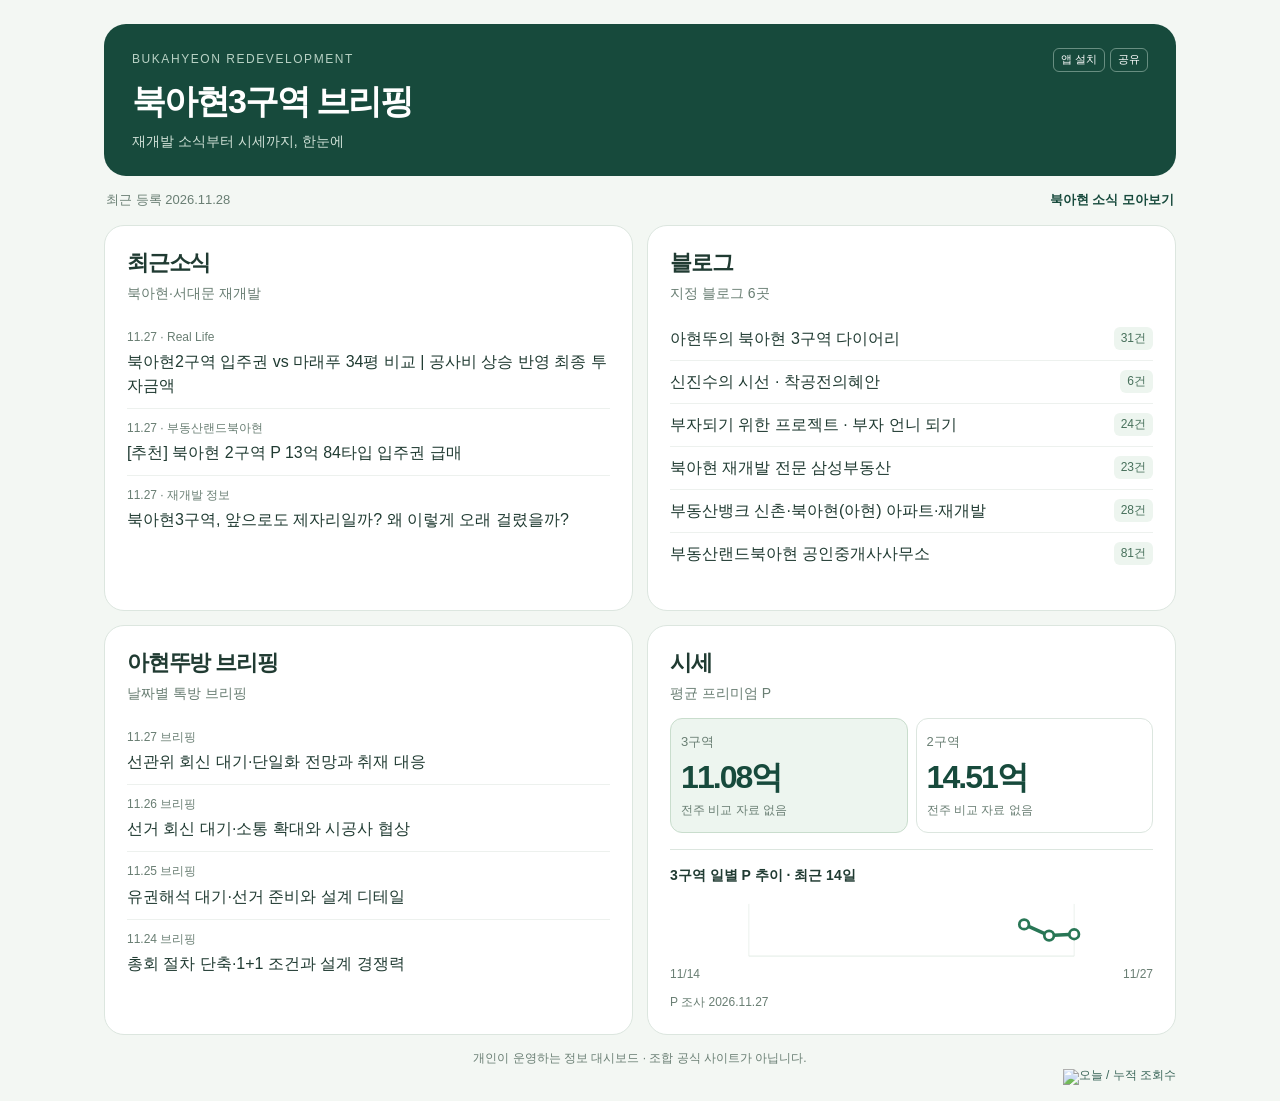
==== commit 614c7108: "data: publish November 27 chat briefing" ====
--- a/index.html
+++ b/index.html
@@ -63,7 +63,7 @@
 <noscript>대시보드를 보려면 브라우저의 자바스크립트를 켜 주세요.</noscript>
 <script>
 const DATA={"bloggers":[{"id":"ahyeonddu","name":"아현뚜의 북아현 3구역 다이어리","category":"조합·사업 분석","recency":"2026년 글 확인","posts":[{"title":"(102) 북아현 3구역과 업무추진비","date":"2026-11-27","url":"https://blog.naver.com/ahyeonddu/224494229201"},{"title":"(101) 2026년 11월 26일 북아현3구역 뉴스레터(feat. 아현뚜 카톡방)","date":"2026-11-26","url":"https://blog.naver.com/ahyeonddu/224493044124"},{"title":"(100) 100화 기념 소감 + 제320회 서대문구의회 제2차 재정건설위원회(2026.11.24) 내용 요약","url":"https://blog.naver.com/ahyeonddu/224490455972","date":"2026-11-24"},{"title":"(99) 가재울7구역이 북3에 주는 시사점","url":"https://blog.naver.com/ahyeonddu/224486204675","date":"2026-11-21"},{"title":"(98) 북아현 3구역과 설계업체","url":"https://blog.naver.com/ahyeonddu/224478293907","date":"2026-11-15"},{"title":"(97) 북3 각 진영별 웹사이트 리뷰","url":"https://blog.naver.com/ahyeonddu/224467518567","date":"2026-11-06"},{"title":"(96) 북아현 재개발 부동산을 고를 때 봐야하는 기준","url":"https://blog.naver.com/ahyeonddu/224464943171","date":"2026-11-04"},{"title":"(95) 북아현3구역과 철거계약","url":"https://blog.naver.com/ahyeonddu/224461572835","date":"2026-11-01"},{"title":"[#1] 재개발과 철거업체","url":"https://blog.naver.com/ahyeonddu/224458906625","date":"2026-10-30"},{"title":"[#0] 아현뚜의 재개발 이야기를 시작합니다.","url":"https://blog.naver.com/ahyeonddu/224458775370","date":"2026-10-30"},{"title":"(94) 데이터로 알아보는 북아현 맛집","url":"https://blog.naver.com/ahyeonddu/224456552990","date":"2026-10-28"},{"title":"(93) 북아현과 학원가","url":"https://blog.naver.com/ahyeonddu/224455506223","date":"2026-10-27"},{"title":"(92) 북아현 3구역과 선관위","url":"https://blog.naver.com/ahyeonddu/224452115086","date":"2026-10-24"},{"title":"(91) 아현뚜와 북아현 3구역 - 2탄 -","url":"https://blog.naver.com/ahyeonddu/224451577253","date":"2026-10-23"},{"title":"(90) 임시조합장 사임 후 닷새간의 북아현 3구역 상황 정리(by 아현뚜)","url":"https://blog.naver.com/ahyeonddu/224449407808","date":"2026-10-21"},{"title":"(89) 임조 사퇴이후, 진영별 대응 및 ㅌㅇ사장님의 말씀","url":"https://blog.naver.com/ahyeonddu/224447661138","date":"2026-10-20"},{"title":"(88) 임시조합장 사퇴.. 이제는 갓운기 행님이 나설 때!","url":"https://blog.naver.com/ahyeonddu/224444760134","date":"2026-10-17"},{"title":"(87) 또 상무외행위 각하..","url":"https://blog.naver.com/ahyeonddu/224443497104","date":"2026-10-16"},{"title":"(86) KB주택화재보험 가입","url":"https://blog.naver.com/ahyeonddu/224442330384","date":"2026-10-15"},{"title":"(85) 북3식 만평도전","url":"https://blog.naver.com/ahyeonddu/224441547668","date":"2026-10-14"},{"title":"(84) 부패척결!!!","url":"https://blog.naver.com/ahyeonddu/224434275623","date":"2026-10-07"},{"title":"(83) 북3 조합장 후보에게 선거 전 반드시 물어봐야할 쟁점 5개","url":"https://blog.naver.com/ahyeonddu/224430210554","date":"2026-10-03"},{"title":"(82) 용서마여?","url":"https://blog.naver.com/ahyeonddu/224425951916","date":"2026-09-29"},{"title":"(81) 평조협 조합장 및 임원진 프로필 공개","url":"https://blog.naver.com/ahyeonddu/224425261052","date":"2026-09-28"},{"title":"즐거운 추석되세요~","url":"https://blog.naver.com/ahyeonddu/224421598729","date":"2026-09-24"},{"title":"(79) 북2와 북3 프리미엄 차이의 역사 (2022년~현재)","url":"https://blog.naver.com/ahyeonddu/224420072006","date":"2026-09-22"},{"title":"(80) 상무외행위 법원 접수 완료","url":"https://blog.naver.com/ahyeonddu/224420295890","date":"2026-09-22"},{"title":"(53) 북아현 3구역과 르엘","url":"https://blog.naver.com/ahyeonddu/224385607418"},{"title":"(25) 북아현 3구역 매수희망자들이 자주 묻는 Q&A","url":"https://blog.naver.com/ahyeonddu/224350053485"},{"title":"(24) [아현뚜 리서치] 사업시행계획 변경인가 반려 사건","url":"https://blog.naver.com/ahyeonddu/224349269731"},{"title":"(22) [아현뚜 리서치] 북아현 3구역 조합장 관련 히스토리","url":"https://blog.naver.com/ahyeonddu/224347219454"}],"url":"https://m.blog.naver.com/PostList.naver?blogId=ahyeonddu&tab=1","scope":"all"},{"id":"philipcommunications","name":"신진수의 시선 · 착공전의혜안","category":"착공전의혜안","recency":"2026년 11월 공개 글 확인","feedCategoryNo":47,"feedCategoryName":"착공전의혜안","feedUrl":"https://m.blog.naver.com/philipcommunications?categoryNo=47&tab=1","posts":[{"title":"[아파트 회장이 정비사업 조합장에게 전하는 이야기] 비싼 나무를 심는 것과 좋은 나무를 심는 것은 다르다","date":"2026-11-27","url":"https://m.blog.naver.com/philipcommunications/224493866988","categoryNo":47},{"title":"[아파트 회장이 정비사업 조합장에게 전하는 이야기] 좋은 조경은 아파트를 짓기 전부터 시작된다","url":"https://m.blog.naver.com/philipcommunications/224490467292","date":"2026-11-24","categoryNo":47},{"title":"[아파트 회장이 정비사업 조합장에게 전하는 이야기] 도면에는 작지만, 삶에서는 큰 것들","url":"https://m.blog.naver.com/philipcommunications/224487549130","date":"2026-11-22","categoryNo":47},{"title":"[아파트 회장이 정비사업 조합장에게 전하는 이야기] 마루 한 장, 타일 한 장에도 이유가 있다","url":"https://m.blog.naver.com/philipcommunications/224486460181","date":"2026-11-21","categoryNo":47},{"title":"[아파트 회장이 정비사업 조합장에게 전하는 이야기] 창문이 넓어지면 집이 달라진다","url":"https://m.blog.naver.com/philipcommunications/224486325731","date":"2026-11-21","categoryNo":47},{"title":"[아파트 회장이 정비사업 조합장에게 전하는 이야기] 짓기 전에 알았더라면","url":"https://m.blog.naver.com/philipcommunications/224485520124","date":"2026-11-20","categoryNo":47}],"url":"https://m.blog.naver.com/philipcommunications?categoryNo=47&tab=1","scope":"category"},{"id":"yoonyoung17","name":"부자되기 위한 프로젝트 · 부자 언니 되기","category":"조합원 일지·재개발","recency":"2026년 글 확인","feedCategoryNo":38,"feedCategoryName":"재개발","feedUrl":"https://blog.naver.com/PostList.naver?blogId=yoonyoung17&categoryNo=38","posts":[{"title":"북아현3구역 일지 #28 — 공사비 검증과 조합원 부담","url":"https://blog.naver.com/yoonyoung17/224480414327","categoryNo":38,"date":"2026-11-17"},{"title":"북아현3구역 일지 #27 — 새 집행부에 바라는 점","url":"https://blog.naver.com/yoonyoung17/224478356298","categoryNo":38,"date":"2026-11-15"},{"title":"북아현 3구역 일지 #26 — 업체 지원과 조합 운영","url":"https://blog.naver.com/yoonyoung17/224468315128","categoryNo":38,"date":"2026-11-07"},{"title":"북아현3구역 일지 #25","url":"https://blog.naver.com/yoonyoung17/224463364072","date":"2026-11-03","categoryNo":38},{"title":"북아현 3구역 일지 #23","url":"https://blog.naver.com/yoonyoung17/224444854859","date":"2026-10-17","categoryNo":38},{"title":"북아현 3구역 일지 #22","url":"https://blog.naver.com/yoonyoung17/224428948301","date":"2026-10-02","categoryNo":38},{"title":"북아현 3구역 일지 #21","url":"https://blog.naver.com/yoonyoung17/224406453099","date":"2026-09-09","categoryNo":38},{"title":"북아현 3구역 일지 #20","url":"https://blog.naver.com/yoonyoung17/224402051527","date":"2026-09-05","categoryNo":38},{"title":"북아현 3구역 일지 #19","url":"https://blog.naver.com/yoonyoung17/224398614553","date":"2026-09-02","categoryNo":38},{"title":"북아현 3구역 일지 #18","url":"https://blog.naver.com/yoonyoung17/224395788016","date":"2026-08-31","categoryNo":38},{"title":"북아현 3구역 일지 #17","url":"https://blog.naver.com/yoonyoung17/224393178989","date":"2026-08-28","categoryNo":38},{"title":"북아현 3구역 일지 #16","url":"https://blog.naver.com/yoonyoung17/224388960947","date":"2026-08-24","categoryNo":38},{"title":"북아현 3구역 일지 #15","url":"https://blog.naver.com/yoonyoung17/224386513025","date":"2026-08-22","categoryNo":38},{"title":"북아현3구역 일지 #14","url":"https://blog.naver.com/yoonyoung17/224386095278","date":"2026-08-21","categoryNo":38},{"title":"북아현3구역 일지 #13","url":"https://blog.naver.com/yoonyoung17/224386089011","date":"2026-08-21","categoryNo":38},{"title":"정비사업 공부 #7","url":"https://blog.naver.com/yoonyoung17/224385009974","date":"2026-08-20","categoryNo":38},{"title":"정비사업 공부 #6","url":"https://blog.naver.com/yoonyoung17/224384991541","date":"2026-08-20","categoryNo":38},{"title":"정비사업 공부 #5","url":"https://blog.naver.com/yoonyoung17/224383886257","date":"2026-08-20","categoryNo":38},{"title":"정비사업 공부 #4","url":"https://blog.naver.com/yoonyoung17/224383269617","date":"2026-08-19","categoryNo":38},{"title":"정비사업 공부 #3","url":"https://blog.naver.com/yoonyoung17/224383266366","date":"2026-08-19","categoryNo":38},{"title":"정비사업 공부 #2","url":"https://blog.naver.com/yoonyoung17/224382079060","date":"2026-08-18","categoryNo":38},{"title":"정비사업 공부 #1","url":"https://blog.naver.com/yoonyoung17/224381644812","date":"2026-08-18","categoryNo":38},{"title":"북아현3구역 일지 #12","url":"https://blog.naver.com/yoonyoung17/224368272032","date":"2026-08-04","categoryNo":38},{"title":"북아현 3구역 일지 #24 — 임시조합장 관련 의견","url":"https://blog.naver.com/yoonyoung17/224447940328","categoryNo":38}],"url":"https://m.blog.naver.com/PostList.naver?blogId=yoonyoung17&categoryNo=38","scope":"category"},{"id":"miryeo2032","name":"북아현 재개발 전문 삼성부동산","category":"매물·현장 소식","recency":"2026년 글 확인","posts":[{"title":"북아현2구역 조합장 선고 결과, 벌금 90만 원!","date":"2026-11-26","url":"https://blog.naver.com/miryeo2032/224493294027"},{"title":"북아현3구역 급매물이 나오는 이유는? 지금이 매수 기회일까요?","url":"https://m.blog.naver.com/miryeo2032/224477073768","date":"2026-11-14","categoryNo":54},{"title":"북아현3구역 급급매물","url":"https://m.blog.naver.com/miryeo2032/224477059351","date":"2026-11-14","categoryNo":49},{"title":"북아현2구역 관리처분인가 조건사항 직권취소!","url":"https://blog.naver.com/miryeo2032/224462640011","date":"2026-11-02"},{"title":"북아현2구역 분양신청 철회 공고가 왔다고요? 현금청산 희망 조합원 대상 안내입니다","url":"https://blog.naver.com/miryeo2032/224434490650","date":"2026-10-07"},{"title":"북아현2구역 물건 프리미엄 15억8000만~16억","url":"https://blog.naver.com/miryeo2032/224425112200","date":"2026-09-28"},{"title":"북아현2구역 기본 이주비 40%, 선지급금 30%는 언제 받을 수 있을까?","url":"https://blog.naver.com/miryeo2032/224419026767","date":"2026-09-22"},{"title":"북아현2구역 조합원 이주 및 이주비 신청 안내 공고","url":"https://blog.naver.com/miryeo2032/224419698600","date":"2026-09-22"},{"title":"북아현3구역 통합미래연대 출범? 아현역에 새로운 현수막이 걸렸네요!북3 통합미래연대 출범?","url":"https://blog.naver.com/miryeo2032/224418986511","date":"2026-09-21"},{"title":"북아현2구역 이주개시 현수막 설치! 11월 9일 이주 시작, 이주비 신청 안내","url":"https://blog.naver.com/miryeo2032/224418925848","date":"2026-09-21"},{"title":"북아현2구역 2026년 9월 19일 임시총회 결과｜13개 안건 모두 통과, 이주비·추가 이주비 안건 가결!","url":"https://blog.naver.com/miryeo2032/224417124058","date":"2026-09-19"},{"title":"북아현2구역, 11월 9일 이주개시를 앞두고… 10년 몸테크의 끝이 보입니다","url":"https://blog.naver.com/miryeo2032/224415029931","date":"2026-09-17"},{"title":"북아현3구역 지상권 매물 (거래완료)","url":"https://blog.naver.com/miryeo2032/224412830099","date":"2026-09-15"},{"title":"북아현3구역 매물 59+59, 또는 대형평형신청가능","url":"https://blog.naver.com/miryeo2032/224409557085","date":"2026-09-12"},{"title":"북아현2구역 기본 이주비 대출 및 지급시기 총정리","url":"https://blog.naver.com/miryeo2032/224408645632","date":"2026-09-11"},{"title":"북아현2구역 이주 절차 안내","url":"https://blog.naver.com/miryeo2032/224408590293","date":"2026-09-11"},{"title":"북아현2구역 이주 및 이주비 대출 안내문","url":"https://blog.naver.com/miryeo2032/224408510313","date":"2026-09-11"},{"title":"북아현2구역 이주비 선지급 추진? 기본·추가이주비 110% 중 30% 선지급 협의","url":"https://blog.naver.com/miryeo2032/224407335158","date":"2026-09-10"},{"title":"북아현2구역 이주계획 공시 되었습니다.","url":"https://blog.naver.com/miryeo2032/224400694136","date":"2026-09-04"},{"title":"북아현2구역 임시총회 안내 2026.9.19","url":"https://blog.naver.com/miryeo2032/224398697682","date":"2026-09-02"},{"title":"북아현3구역 2026년 임시총회 결과","url":"https://blog.naver.com/miryeo2032/224394253137","date":"2026-08-29"},{"title":"북아현2구역 84㎡형 세대수 증가, 전환다세대 조합원도 84㎡형 받을 수 있을까?","url":"https://blog.naver.com/miryeo2032/224392379627","date":"2026-08-27"},{"title":"북아현 2구역 명품 주거단지 조감도 및 평면도","url":"https://blog.naver.com/miryeo2032/224386515981","date":"2026-08-22"}],"url":"https://m.blog.naver.com/PostList.naver?blogId=miryeo2032&tab=1","scope":"all"},{"id":"heros0694","name":"부동산뱅크 신촌·북아현(아현) 아파트·재개발","category":"사업소식·시세","recency":"2026년 글 확인","posts":[{"title":"북아현2구역 북아현맨션 관리실 폐쇄 및 전기·수도 공급 종료 안내","date":"2026-11-26","url":"https://blog.naver.com/heros0694/224492666843"},{"title":"순천 주암면 대봉감 과 첫눈 아미산 전경","url":"https://blog.naver.com/heros0694/224485696977","date":"2026-11-21"},{"title":"북아현2구역 이주 본격화｜빠른 이주 속도, 그러나 마지막 1%가 가장 어렵습니다","url":"https://blog.naver.com/heros0694/224481622662","date":"2026-11-18"},{"title":"태산명동서일필(泰山鳴動鼠一匹)","url":"https://blog.naver.com/heros0694/224480266097","date":"2026-11-17"},{"title":"2026-27 FK리그 고양불스 첫 홈경기｜화성FS에 7대 0 완승! 고양어울림누리 직관 후기","url":"https://blog.naver.com/heros0694/224479014835","date":"2026-11-16"},{"title":"북아현2구역 김가네, 25년의 청춘을 뒤로하고 문을 닫습니다","url":"https://blog.naver.com/heros0694/224471745474","date":"2026-11-10"},{"title":"2026~2027 FK리그 개막! 새로운 시즌의 시작","url":"https://blog.naver.com/heros0694/224471274503","date":"2026-11-10"},{"title":"북아현2구역 2026년 11월 최신 사업현황｜2,620세대 설계변경안, 일반분양 983세대, 이주와 착공 로드맵","url":"https://blog.naver.com/heros0694/224466895623","date":"2026-11-06"},{"title":"북아현2구역, 이주를 앞두고 왜 갑자기 매물이 쏟아질까?","url":"https://blog.naver.com/heros0694/224458017795","date":"2026-10-30"},{"title":"대한민국 풋살 국가대표팀, 11월 중국 인촨 국제대회 출전… 중국·홍콩·몰디브와 4개국 대결","url":"https://blog.naver.com/heros0694/224455305842","date":"2026-10-27"},{"title":"북아현3구역, 결국 서대문구청장이 나서나? 조합장 선출 총회 직접 소집 검토… 연내 정상화 기대","url":"https://blog.naver.com/heros0694/224454559366","date":"2026-10-26"},{"title":"북아현2구역 세입자분들께 당부드립니다. 이사가 급하다고 아무 전셋집이나 계약하지 마세요!","url":"https://blog.naver.com/heros0694/224453842172","date":"2026-10-26"},{"title":"북아현2구역 매물 3건 추천｜추석 이후 매수세 실종, 프리미엄은 ?","url":"https://blog.naver.com/heros0694/224451543137","date":"2026-10-23"},{"title":"북아현2구역 1+1 분양, 왜 취소됐을까? 구청의 조건 직권취소와 그동안 알려지지 않았던 속사정","url":"https://blog.naver.com/heros0694/224449982121","date":"2026-10-22"},{"title":"서대문구청 1+1 직권취소 결정 공지","url":"https://blog.naver.com/heros0694/224447488085","date":"2026-10-20"},{"title":"2026 풋살 네이션스컵 대회 개요","url":"https://blog.naver.com/heros0694/224446225993","date":"2026-10-19"},{"title":"누구를 위한 재개발인가… 북아현2구역, 정든 고향을 떠나는 사람들의 이야기","url":"https://blog.naver.com/heros0694/224445364710","date":"2026-10-18"},{"title":"북아현3구역, 젊은 청년과 함께한 재개발 역사유람… 그리고 전쟁 전야의 고요함","url":"https://blog.naver.com/heros0694/224444731712","date":"2026-10-17"},{"title":"2026 북아현동 굴레방축제｜제13회 굴레방 나눔 한마당, 가을 하늘 아래 주민들의 웃음꽃","url":"https://blog.naver.com/heros0694/224444706093","date":"2026-10-17"},{"title":"북아현2구역 이주비 신청 종료! 매물 14건 증가, 프리미엄 16억 앞에서 멈췄다","url":"https://blog.naver.com/heros0694/224442312534","date":"2026-10-15"},{"title":"삼국지 최고의 책사 TOP 15","url":"https://blog.naver.com/heros0694/224441111125","date":"2026-10-14"},{"title":"북아현2구역 추가이주비 복리 논란 종결! 근거 없는 소문에 지친 조합원들, 조합 공식 확인은 '단리'","url":"https://blog.naver.com/heros0694/224440506836","date":"2026-10-13"},{"title":"북아현2구역 이주비대출, 실입주 의무가 있다고요?","url":"https://blog.naver.com/heros0694/224434345594","date":"2026-10-07"},{"title":"북아현2구역 신축 , 미래의 비교상대는 누구인가?","url":"https://blog.naver.com/heros0694/224433931701","date":"2026-10-07"},{"title":"북아현3구역 매매 시장 조용합니다_ 북2 도 조용","url":"https://blog.naver.com/heros0694/224432949420","date":"2026-10-06"},{"title":"전문관리인 부결되면 조합장 선출로…정상화 시나리오","url":"https://blog.naver.com/heros0694/224357277318"},{"title":"북아현3구역, 결국 하나의 총회로 모든 것이 결정","url":"https://blog.naver.com/heros0694/224333925709"},{"title":"북아현3구역 오늘의 최고가가 내일은 지나간 가격","url":"https://blog.naver.com/heros0694/224361962379"}],"url":"https://m.blog.naver.com/PostList.naver?blogId=heros0694&tab=1","scope":"all"},{"id":"joyland7499","name":"부동산랜드북아현 공인중개사사무소","category":"시세·매물","recency":"2026년 글 확인","posts":[{"date":"2026-11-27","title":"[추천] 북아현 2구역 P 13억 84타입 입주권 급매","url":"https://m.blog.naver.com/joyland7499/224495024661"},{"title":"[공유] 북아현2구역 조합장 벌금형 조합장직 유지가능","date":"2026-11-26","url":"https://blog.naver.com/joyland7499/224493445069"},{"title":"북아현 3구역 상황별 우선 추천매물 (11월 26일)","date":"2026-11-26","url":"https://blog.naver.com/joyland7499/224492796240"},{"title":"일번추천 - 북아현 3구역 초투 10억 7000만원","url":"https://blog.naver.com/joyland7499/224491468924","date":"2026-11-25"},{"title":"일번추천- 북아현 2구역 84타입 최저가 입주권","url":"https://blog.naver.com/joyland7499/224491459381","date":"2026-11-25"},{"title":"[거래완료] 북아현 2구역 급급매 입주권 (11월 25일 )","url":"https://blog.naver.com/joyland7499/224491451961","date":"2026-11-25"},{"title":"북아현 3구역, 2구역 재개발 투자를 자녀 명의로 하고 싶을 때 (11월 25일)","url":"https://blog.naver.com/joyland7499/224491341626","date":"2026-11-25"},{"title":"새로 소개드리는 북아현 3구역 대형 투자매물 (11월 24일)","url":"https://blog.naver.com/joyland7499/224490073023","date":"2026-11-24"},{"title":"[급급매] 북아현 3구역 빠른 잔금 희망 (11월 24일)","url":"https://blog.naver.com/joyland7499/224489385747","date":"2026-11-23"},{"title":"[초급매 ] 북아현 2구역 입주권P 12.5억","url":"https://blog.naver.com/joyland7499/224488580695","date":"2026-11-23"},{"title":"북아현 2구역 가격 조정기, 매수 대기자가 확인해야 할  5가지 (11월 23일 )","url":"https://blog.naver.com/joyland7499/224488153408","date":"2026-11-23"},{"title":"[공유] 부동산은 선택과 대응의 영역 -송희구 작가","url":"https://blog.naver.com/joyland7499/224486812070","date":"2026-11-21"},{"title":"[거래완료] 북아현 3구역 입주아파트 프리미엄 조정  (11월 21일)","url":"https://blog.naver.com/joyland7499/224485616077","date":"2026-11-20"},{"title":"북아현2구역 급급매 거래완료","url":"https://blog.naver.com/joyland7499/224485068339","date":"2026-11-20"},{"title":"가격 조정기에 접어든 시장 - 북아현 3구역 매물 동향 (11월 20일)","url":"https://blog.naver.com/joyland7499/224484306838","date":"2026-11-19"},{"title":"북아현 2구역 P 13.5억~13.7억  급매물","url":"https://blog.naver.com/joyland7499/224483692856","date":"2026-11-19"},{"title":"[거래완료] 북아현 2구역  입주권 P14 거래","url":"https://blog.naver.com/joyland7499/224482165417","date":"2026-11-18"},{"title":"수능날 전하는 북아현 2구역 3구역 우선추천 급매 (11월 19일 )","url":"https://blog.naver.com/joyland7499/224482909770","date":"2026-11-18"},{"title":"아현 1구역 공공재개발 - 입지는 좋은데 무엇이 투자결정을 가를까?","url":"https://blog.naver.com/joyland7499/224481535140","date":"2026-11-17"},{"title":"북아현 2구역 새 매물 - 가격 문의전에 확인하는 부분","url":"https://blog.naver.com/joyland7499/224480778697","date":"2026-11-17"},{"title":"북아현 3구역 매물 총정리 - 지금 매수자가 선택할 수 있는 12가지 매물(11월 16일)","url":"https://blog.naver.com/joyland7499/224478424397","date":"2026-11-15"},{"title":"[급매] 북아현 3구역 최저 프리미엄 12월 잔금 조건","url":"https://blog.naver.com/joyland7499/224476773453","date":"2026-11-13"},{"title":"북아현 2구역 이주 후에도 도로점용료, 국공유지 사용료 내야 하나요? (11월 14일)","url":"https://blog.naver.com/joyland7499/224476542379","date":"2026-11-13"},{"title":"[거래완료] 북아현 3구역 급매 거래완료","url":"https://blog.naver.com/joyland7499/224476548945","date":"2026-11-13"},{"title":"[거래완료] 북아현 3구역 입주 가능한 빌라","url":"https://blog.naver.com/joyland7499/224475502605","date":"2026-11-12"},{"title":"북아현 3구역 P 10.8억 급매 4건  잔금기한 주의 (11월13일)","url":"https://blog.naver.com/joyland7499/224474100129","date":"2026-11-11"},{"title":"북아현 2구역  급매는 나오는데 매수시장은 여전히 조용 (11월 12일)","url":"https://blog.naver.com/joyland7499/224473821031","date":"2026-11-11"},{"title":"[NEW] 북아현 3구역 몸테크 빌라  P 11억 - 매수전 확인할 것들","url":"https://blog.naver.com/joyland7499/224473048192","date":"2026-11-11"},{"title":"북아현 2구역 인근 아파트 전월세 시장, 가격과 거래 온도 (11월 11일)","url":"https://blog.naver.com/joyland7499/224472528611","date":"2026-11-10"},{"title":"북아현 3구역 1 + 1 매물 안내 ( 11월 10일 )","url":"https://blog.naver.com/joyland7499/224471156338","date":"2026-11-09"},{"title":"[공유]북아현 2구역 2400억 사업비 조달  - 추가이주비 대출 이율 이번주 확인가능","url":"https://blog.naver.com/joyland7499/224470505409","date":"2026-11-09"},{"title":"북아현 2구역 매수 전  확인해야 하는 자금과 추천 매물(11월 9일)","url":"https://blog.naver.com/joyland7499/224469873510","date":"2026-11-08"},{"title":"북아현 2구역 이주 현장과 공실 확인사항(11월 8일)","url":"https://blog.naver.com/joyland7499/224469010384","date":"2026-11-07"},{"title":"북아현 3구역 거래 난이도 상승, 현재 매물과 매수시장 분위기 (11월 7일)","url":"https://blog.naver.com/joyland7499/224468040387","date":"2026-11-06"},{"title":"[급매 ] 북아현 2구역 P 14억 잔금 2월말","url":"https://blog.naver.com/joyland7499/224467402431","date":"2026-11-06"},{"title":"[추천] 3구역  초기 투자금 11억 추천 매물","url":"https://blog.naver.com/joyland7499/224467384488","date":"2026-11-06"},{"title":"북아현 2구역 3구역, 조용하지만 문의가 꾸준한 매물들 (11월 6일)","url":"https://blog.naver.com/joyland7499/224467222621","date":"2026-11-06"},{"title":"[급급매] 북아현 3구역 프리미엄 10억 8000만원","url":"https://blog.naver.com/joyland7499/224466005306","date":"2026-11-05"},{"title":"북아현 3구역을 추천받고 방문하기 전 확인사항 (11월 5일)","url":"https://blog.naver.com/joyland7499/224465468722","date":"2026-11-04"},{"title":"북아현 2구역 이주 앞둔 급매물, 매수자 조건에   맞아야 합니다.(11월 4일)","url":"https://blog.naver.com/joyland7499/224464297611","date":"2026-11-03"},{"title":"[ 추천 ] 북아현 3구역 입주 가능한 아파트  급매물","url":"https://blog.naver.com/joyland7499/224463675851","date":"2026-11-03"},{"title":"북아현 3구역 새로운 매물이 나오고 있습니다.(11월 3일)","url":"https://blog.naver.com/joyland7499/224463042061","date":"2026-11-02"},{"title":"초기투자금 11억 6500만원, 북아현 3구역 추천(11월 2일)","url":"https://blog.naver.com/joyland7499/224462407044","date":"2026-11-02"},{"title":"[급매 소식 ] 북아현 3구역 P 11억","url":"https://blog.naver.com/joyland7499/224461963156","date":"2026-11-01"},{"title":"조용한 북아현 재개발 시장, 그래도 급매는 움직인다.(11월 2일)","url":"https://blog.naver.com/joyland7499/224461837584","date":"2026-11-01"},{"title":"북아현 3구역 2구역 급매물 6건 비교 - 지금 필요한 실투자금은?","url":"https://blog.naver.com/joyland7499/224459826509","date":"2026-10-30"},{"title":"[ 급급매 ] 북아현 2구역 프리미엄 14억 ,빠른잔금","url":"https://blog.naver.com/joyland7499/224458896746","date":"2026-10-29"},{"title":"북아현 3구역  프리미엄보다 먼저 살펴보는  조건들 (10월 30일)","url":"https://blog.naver.com/joyland7499/224458640600","date":"2026-10-29"},{"title":"북아현 2구역 3구역 분양면적 이해하기 - 같은 84타입인데 왜 다르게 느껴질까?","url":"https://blog.naver.com/joyland7499/224457380203","date":"2026-10-28"},{"title":"[NEW] 북아현 2구역 급매 추천","url":"https://blog.naver.com/joyland7499/224456833572","date":"2026-10-28"},{"title":"[NEW] 새로 소개드리는 북아현 2구역 74타입","url":"https://blog.naver.com/joyland7499/224456235478","date":"2026-10-27"},{"title":"재개발 투자의 복병, 누수 (10월 28일)","url":"https://blog.naver.com/joyland7499/224452249407","date":"2026-10-27"},{"title":"[공유] 조합원분양가와 일반 분양가의 차이가 필요한 이유","url":"https://blog.naver.com/joyland7499/224455508297","date":"2026-10-27"},{"title":"[공유] 북아현  3구역 서대문구청 답변","url":"https://blog.naver.com/joyland7499/224454438807","date":"2026-10-26"},{"title":"급매가  나와도  조용한 북아현 3구역, 매수자의 세 가지 시선 (10월 26일)","url":"https://blog.naver.com/joyland7499/224452266038","date":"2026-10-25"},{"title":"북아현 2구역 일번 추천매물 (10월 24일)","url":"https://blog.naver.com/joyland7499/224452073038","date":"2026-10-23"},{"title":"[급매] 북아현 3구역 프리미엄 11억","url":"https://blog.naver.com/joyland7499/224451560585","date":"2026-10-23"},{"title":"북아현 2구역, 지금 매수한다면 현금 얼마가 필요한가요?(10월 23일)","url":"https://blog.naver.com/joyland7499/224450890706","date":"2026-10-22"},{"title":"북아현 3구역 문의가 꾸준한 인기 매물 (10월 22일)","url":"https://blog.naver.com/joyland7499/224449993656","date":"2026-10-21"},{"title":"북아현 3구역, 빠른 정상화도 중요하지만 흔들리지 않는 정상화를 기다리며 (10월 21일)","url":"https://blog.naver.com/joyland7499/224449371479","date":"2026-10-21"},{"title":"북아현 2구역, 이주를 앞두고 달라지는 현장 모습(10월 21일)","url":"https://blog.naver.com/joyland7499/224448800485","date":"2026-10-20"},{"title":"북아현 3구역  임시조합장 사임이유 4가지","url":"https://blog.naver.com/joyland7499/224447927091","date":"2026-10-20"},{"title":"[공유] 조합정상화를 위한 진정서 서명 호소","url":"https://blog.naver.com/joyland7499/224447502835","date":"2026-10-19"},{"title":"[NEW] 대출가능한 3구역 매물추천","url":"https://blog.naver.com/joyland7499/224447448972","date":"2026-10-19"},{"title":"북아현 3구역, 혼란속에서도 현장을 찾는 이유","url":"https://blog.naver.com/joyland7499/224446693473","date":"2026-10-19"},{"title":"북아현 2구역 관리처분 계획인가 조건 제1호 직권 취소 되었습니다.","url":"https://blog.naver.com/joyland7499/224446836893","date":"2026-10-19"},{"title":"북아현 2구역 매물은 늘고 가격 협상 폭도 커졌다 - 이주 앞둔 시장의 변화","url":"https://blog.naver.com/joyland7499/224446143417","date":"2026-10-18"},{"title":"북아현 3구역은 왜 순위가 낮아졌을까?","url":"https://blog.naver.com/joyland7499/224445852219","date":"2026-10-18"},{"title":"[공유] 북아현3구역, 구청장 입맛 따라 사업 출렁","url":"https://blog.naver.com/joyland7499/224444389883","date":"2026-10-16"},{"title":"민감한시기 구청입장 안내문자","url":"https://blog.naver.com/joyland7499/224444005780","date":"2026-10-16"},{"title":"북아현 3구역, 지금 눈여겨볼 만한 매물 6가지 (10월 16일)","url":"https://blog.naver.com/joyland7499/224443350960","date":"2026-10-15"},{"title":"북아현3구역  상무외 행위허가 각하 (선거 사무실 준비중)","url":"https://blog.naver.com/joyland7499/224442648069","date":"2026-10-15"},{"title":"가격은 남아 있고 거래는 잠시 멈추었다 - 북아현 인근 아파트 현황 (10월 15일)","url":"https://blog.naver.com/joyland7499/224441666828","date":"2026-10-14"},{"title":"[거래완료]북아현 2구역 급급매 거래되었습니다.","url":"https://blog.naver.com/joyland7499/224441815523","date":"2026-10-14"},{"title":"북아현 2구역 조합  10월 ~12월 계획 ( feat.소식지 )","url":"https://blog.naver.com/joyland7499/224441345240","date":"2026-10-14"},{"title":"[공유] 북아현 2구역 이주비 금리와 상환방법 문자안내","url":"https://blog.naver.com/joyland7499/224440449701","date":"2026-10-13"},{"title":"매물이 늘어나는 북아현 3구역 소식(10월 13일)","url":"https://blog.naver.com/joyland7499/224439824055","date":"2026-10-12"},{"title":"2구역  이주비대출 접수기간 연장  등 조합 안내문","url":"https://blog.naver.com/joyland7499/224439237736","date":"2026-10-12"},{"title":"북아현3구역 새로 소개드리는 추천매물 (7월 31일)","url":"https://blog.naver.com/joyland7499/224363771830"},{"title":"사업 지연에도 북아현 3구역을 선택하는 이유","url":"https://blog.naver.com/joyland7499/224373547098"},{"title":"북아현 3구역 34평형 평면도 및 커뮤니티 시설","url":"https://blog.naver.com/joyland7499/223009273503"}],"url":"https://m.blog.naver.com/PostList.naver?blogId=joyland7499&tab=1","scope":"all"}],"seoul":[{"date":"2026-11-28","kind":"뉴스","source":"뉴시스","title":"일감은 넘치고 경쟁은 줄었다…달라진 건설사 셈법[목동의 미래①]","summary":"목동과 서울 핵심 정비사업장의 단독 응찰·수의계약 증가 및 건설사의 수익성 중심 선별 수주 흐름을 보도했습니다.","url":"https://n.news.naver.com/mnews/article/003/0014350374"},{"date":"2026-11-28","kind":"뉴스","source":"이코노미스트","title":"“6억 전세 끝난다” 목동 2만가구 이주 초읽기… 전월세·학원가 지각변동","summary":"목동 재건축의 순차 이주가 주변 임대시장과 학군 수요에 미칠 영향, 양천구의 이주계획 연구와 서울시 시기조정 방침을 다뤘습니다.","url":"https://n.news.naver.com/mnews/article/243/0000106408"},{"date":"2026-11-28","kind":"뉴스","source":"한국경제","title":"[취재수첩] 성과급에 '아파트 우선권'까지 달라는 재건축조합","summary":"조합 임원·대의원의 동호수 우선 선택 조항과 성과급 논란을 통해 정관 변경의 투명성과 조합원 권리 보장을 논의한 칼럼입니다.","url":"https://n.news.naver.com/mnews/article/015/0005359268"},{"date":"2026-11-27","kind":"뉴스","source":"이데일리","title":"힐튼호텔 재개발, 3.7조 본PF 완료했다…6개월 앞당긴 '속도전'","summary":"서울역 인근 이오타서울 1 사업의 3조7천억원 본PF 실행과 자금 조달 일정 변경을 보도했습니다.","url":"https://n.news.naver.com/mnews/article/018/0006416746"},{"date":"2026-11-27","kind":"뉴스","source":"파이낸셜뉴스","title":"마포로1구역 제25지구, 한국토지신탁과 재개발 '맞손'","summary":"마포동 한신오피스텔 일대 추진위원회와 한국토지신탁이 신탁방식 정비사업 추진 업무협약을 체결했습니다. 사업시행자 지정 등 후속 절차는 준비 단계입니다.","url":"https://n.news.naver.com/mnews/article/014/0005610923"},{"date":"2026-11-26","kind":"뉴스","source":"경향신문","title":"‘한남 3구역’ 뉴타운 지정 23년 만에 첫 삽","summary":"한남3구역이 11월 26일 착공식을 열었습니다. 공공임대 1,020가구를 포함한 총 5,970가구 계획과 2030년 12월 준공 목표를 보도했습니다.","url":"https://n.news.naver.com/mnews/article/032/0003485413"},{"date":"2026-11-26","kind":"뉴스","source":"연합뉴스","title":"성북구 하월곡1구역 조합설립인가…1천990세대 단지로 재개발","summary":"11월 24일 조합설립인가를 받은 성북구 신속통합기획 첫 사례. 기존 정비계획은 최고 35층, 임대 403가구 포함 총 1,990가구입니다.","url":"https://n.news.naver.com/mnews/article/001/0016466324"},{"date":"2026-11-26","kind":"뉴스","source":"헤럴드경제","title":"서울에너지공사, 공동주택 에너지믹스 활성화 모색…ZEB 대응 기술 공유","summary":"정비사업 기획 단계부터 지역난방·수열·지열·태양광 조합을 검토하는 방안과 공동주택 에너지관리 사례를 공유한 11월 26일 세미나를 보도했습니다.","url":"https://n.news.naver.com/mnews/article/016/0002729122"},{"date":"2026-11-25","kind":"뉴스","source":"머니투데이","title":"“난개발 우려”…서울시, 도정법 개정안 전면 철회 촉구","summary":"정비계획 변경과 통합심의 권한을 자치구로 넘기는 개정안에 대한 서울시의 반대 입장을 보도.","url":"https://n.news.naver.com/mnews/article/008/0005446353"},{"date":"2026-11-25","kind":"뉴스","source":"아이뉴스24","title":"서울시 정비사업 규제 완화 요구…국토부 “신중 검토”","summary":"국토부가 조합원 지위양도 제한과 재초환 완화에 신중한 입장을 밝히고 이주비 대출 지원 방안을 설명했다는 기사.","url":"https://n.news.naver.com/mnews/article/031/0001078384"},{"date":"2026-11-25","kind":"뉴스","source":"매일경제","title":"서울역 뒤편 ‘낡은 동네’의 반전…아파트 1만7천가구에 철길도 지하로 [부동산 심머니]","summary":"공개 본문에서 서계·청파동 정비사업과 서울역 일대 철도 지하화 구상을 다룬 기사.","url":"https://n.news.naver.com/mnews/article/009/0005769072"},{"title":"건설 한파에도 정비사업 수주 42조 돌파…성수2지구 시공사 선정","date":"2026-11-24","source":"머니투데이","kind":"뉴스","summary":"DL이앤씨가 21일 성수전략정비구역 제2지구 재개발사업의 시공사로 선정됐다는 내용을 포함한 기사입니다.","url":"https://www.mt.co.kr/index.php/amp/estate/2026/11/24/2026112314173113190"},{"title":"여의도 재건축 수주 지도…삼성·현대·대우 주요 7곳 확보","date":"2026-11-23","source":"시사저널e","kind":"뉴스","summary":"여의도 주요 재건축 사업장 7곳의 시공사 선정 상황을 다룬 기사입니다.","url":"https://www.sisajournal-e.com/news/articleView.html?idxno=425245"},{"title":"목동 5·12·14단지 재건축 통합심의 통과…1만1863가구","date":"2026-11-20","source":"한국경제","kind":"뉴스","summary":"서울시 통합심의에서 목동 5·12·14단지 재건축 안건이 조건부 의결됐습니다.","url":"https://www.hankyung.com/article/202611209634i"},{"title":"11월 재개발·재건축 시공자 선정 동향","date":"2026-11-20","source":"하우징헤럴드","kind":"뉴스","summary":"서울 목동9단지 등 주요 정비사업의 시공사 선정 동향을 정리한 기사입니다.","url":"https://www.housingherald.co.kr/news/articleView.html?idxno=63403"},{"title":"여의도 화랑아파트 재건축…대우건설 수주","date":"2026-11-16","source":"연합뉴스","kind":"뉴스","summary":"대우건설이 서울 여의도 화랑아파트 재건축사업을 수주했다고 발표했습니다.","url":"https://www.yna.co.kr/view/AKR20261116120000003?input=1215m"},{"title":"여의도 목화아파트·창신1구역 정비사업 통합심의","date":"2026-11-06","source":"연합뉴스","kind":"뉴스","summary":"서울시 통합심의에서 여의도 목화아파트 재건축과 창신1구역 제3지구 재개발 안건이 처리됐습니다.","url":"https://www.yna.co.kr/view/AKR20261105162800004?input=1195m"}],"price":{"2":{"values":[16.48,15,13.1,12.5,15.9,14,13.1,12.5,15,14,14,13.7,15,13,14,13.7,14.5,13.5,14,15.8944,14.5,17,16,14,15.8,14.5,15,15.5,15.5],"url":"https://naver.me/5c87plL3","surveyDate":"2026-11-27","status":"success","scope":"partial","totalAdvertised":43,"sampleCount":29,"collectionNote":"P가 명시된 일부 공개 매물 29건의 혼합 표본입니다. 중복 의심·금액 불명확 광고를 제외했으며, 광고용 면적·주소 차이로 중복 제거에 한계가 있습니다. 전체 시장 평균과 다를 수 있습니다.","auditUrl":"data/premium/2026-11-27-2.json"},"3":{"values":[12,11.5,11,10.2,10.4,10.5,11,11,10.9,10.8,12,12,11,10.8,11,11.5,10.4,11,12,11.2,10.4,10.5,12,10.9,10.5,11.5,11.2,11.5,12,11,10.5,10.5],"url":"https://naver.me/G6RJIqgQ","surveyDate":"2026-11-27","status":"success","scope":"partial","totalAdvertised":42,"sampleCount":32,"collectionNote":"P가 명시된 일부 공개 매물 32건의 혼합 표본입니다. 중복 의심·금액 불명확 광고를 제외했으며, 광고용 면적·주소 차이로 중복 제거에 한계가 있습니다. 전체 시장 평균과 다를 수 있습니다.","auditUrl":"data/premium/2026-11-27-3.json"}},"near":[{"name":"경희궁자이 2단지","price":27.5,"size":"84.61㎡","date":"2026-11-02","floor":"21층","url":"https://mola.kr/transactions/apartments/3ef85f04-0c4a-4cc8-a0a3-4304ffb48034","tradeType":"매매","checkedAt":"2026-11-27","collectionNote":"공개 출처의 최근 계약 목록 재확인. 취소 거래 제외."},{"name":"마포래미안푸르지오 2단지","price":26.65,"size":"84.60㎡","date":"2026-09-29","floor":"20층","url":"https://mola.kr/transactions/apartments/fa98cfb8-c7e5-48f7-9587-1ea148d902fc","tradeType":"매매","checkedAt":"2026-11-27","collectionNote":"공개 출처의 최근 계약 목록 재확인. 취소 거래 제외."},{"name":"마포자이힐스테이트 라첼스","price":31.8,"size":"84.99㎡","date":"2026-09-11","floor":"18층","url":"https://www.jipgam.kr/seoul/apt/fa41af0bed4d.html","tradeType":"입주권","checkedAt":"2026-11-27","collectionNote":"출처의 2026-11-25 집계 기준. 해제 거래 제외, 입주권 구분."}],"news":[{"date":"2026-11-27","kind":"블로그","area":"북아현2·3구역","source":"Real Life","title":"북아현2구역 입주권 vs 마래푸 34평 비교 | 공사비 상승 반영 최종 투자금액","summary":"공사비와 일반분양가 상승을 가정해 북2·북3와 주변 아파트의 투자금액을 비교한 개인 분석. 제시된 향후 가격·일정은 작성자의 추정입니다.","url":"https://m.blog.naver.com/45tpqordjr/224495184499"},{"date":"2026-11-27","kind":"블로그","area":"북아현2구역","source":"부동산랜드북아현","title":"[추천] 북아현 2구역 P 13억 84타입 입주권 급매","summary":"P 13억원 매물과 이주비 대출 이용 시 필요한 자금, 금융비용을 안내한 중개업소 글. 실거래가와 구분합니다.","url":"https://m.blog.naver.com/joyland7499/224495024661"},{"date":"2026-11-27","kind":"블로그","area":"북아현3구역","source":"재개발 정보","title":"북아현3구역, 앞으로도 제자리일까? 왜 이렇게 오래 걸렸을까?","summary":"사업 지연 배경을 사업성, 계획 변경·인허가, 내부 갈등·집행부 공백으로 나누고 새 집행부 구성에 기대를 제시한 개인 의견입니다.","url":"https://m.blog.naver.com/mr-radio/224494825417"},{"date":"2026-11-27","kind":"블로그","area":"북아현3구역","source":"zip.report","title":"[북아현 3구역] 1년 늦으면 분담금 +4,100만, 18년 멈춘 구역 지금 들어가도 될까?","summary":"추진 경과와 사업 지연에 따른 비용 민감도를 분석한 개인 글. 제목의 분담금 증가액은 작성자의 계산 가정이며 확정 분담금이 아닙니다.","url":"https://m.blog.naver.com/zip_report/224493632109"},{"date":"2026-11-27","kind":"블로그","area":"북아현2구역","source":"북아현살집연구소","title":"[26.11.27] 북아현 2구역 최신 소식 UPDATE – 조합장 벌금 90만원 선고 보도… 재정비촉진계획 변경 요청","summary":"정보몽땅에 등록된 촉진계획 변경 요청 공문을 소개합니다. 최고 40층·세대수 확대는 추진 내용이며 최종 변경 결정과 구분한다고 설명합니다.","url":"https://m.blog.naver.com/manksw/224494613476"},{"date":"2026-11-27","kind":"블로그","area":"북아현3구역","source":"아현뚜","title":"(102) 북아현 3구역과 업무추진비","summary":"정보몽땅의 업무추진비 공개 내역을 분석해 집행 목적·참석자 등 기록의 구체성과 지출 투명성을 논의한 글. 집계와 평가는 작성자의 분석입니다.","url":"https://m.blog.naver.com/ahyeonddu/224494229201"},{"date":"2026-11-27","kind":"블로그","area":"북아현3구역","source":"권오명부동산중개","title":"북아현3구역 사업지연, 무엇이 문제였나? 만화로 보는 10가지 이야기 (제2화)","summary":"해임 이후 선거 절차와 집행부 공백, 행정업무와 사업 의사결정의 차이를 논평한 중개업소 글. 책임에 관한 평가는 작성자의 의견입니다.","url":"https://m.blog.naver.com/limg03/224494864160"},{"date":"2026-11-26","kind":"블로그","area":"북아현3구역","source":"아현뚜","title":"(101) 2026년 11월 26일 북아현3구역 뉴스레터(feat. 아현뚜 카톡방)","summary":"선관위 관련 유권해석 대기, 조합원 블로그, 철거계약 후속 쟁점과 각 단체 동향을 정리한 작성자의 뉴스레터.","url":"https://blog.naver.com/ahyeonddu/224493044124"},{"date":"2026-11-26","kind":"블로그","area":"북아현2구역","source":"부동산뱅크 신촌·북아현","title":"북아현2구역 북아현맨션 관리실 폐쇄 및 전기·수도 공급 종료 안내","summary":"블로그에 전재된 관리단 안내는 관리실 폐쇄를 2027년 3월 31일, 전기·수도 및 전체 관리서비스 종료를 8월 31일 예정으로 제시합니다. 중앙공급 시설 특성에 따른 이주 준비 안내입니다.","url":"https://blog.naver.com/heros0694/224492666843"},{"date":"2026-11-26","kind":"블로그","area":"북아현2구역","source":"삼성부동산","title":"북아현2구역 조합장 선고 결과, 벌금 90만 원!","summary":"11월 26일 조합 공지를 출처로 선고 결과를 전한 글. 판결 최종 확정 여부는 지켜봐야 한다고 설명하며 이주 진행 상황을 함께 소개합니다.","url":"https://blog.naver.com/miryeo2032/224493294027"},{"date":"2026-11-26","kind":"블로그","area":"북아현3구역","source":"부동산랜드북아현","title":"북아현 3구역 상황별 우선 추천매물 (11월 26일)","summary":"갭투자·입주·1+1 등 조건별 매물과 잔금·임대 현황을 소개한 중개업소 글. 제시 금액과 배정·입주 예상은 광고 작성자의 설명입니다.","url":"https://blog.naver.com/joyland7499/224492796240"},{"date":"2026-11-26","kind":"블로그","area":"북아현2구역","source":"차정현 세무사","title":"북아현2구역 재개발 이주 개시, 개요·기대효과·아쉬운 점·교통·파급력 정리(래미안 아크로?)","summary":"관리처분 인가 고시를 바탕으로 공급 구성과 사업 경과, 이주 기간 및 교통·세무 쟁점을 설명한 글. 현행 인가안과 변경 제안 이미지를 구분합니다.","url":"https://blog.naver.com/coreycha/224492629349"},{"date":"2026-11-26","kind":"블로그","area":"북아현3구역","source":"혜성부동산","title":"북아현3구역 11월 26일자 매물 LIST","summary":"면적·층·임대와 잔금 조건별 북아현3구역 매물을 소개한 중개업소 글. 광고의 프리미엄과 초기투자금은 구분하여 제시되어 있습니다.","url":"https://blog.naver.com/hansuri2250/224492571430"},{"date":"2026-11-26","kind":"블로그","area":"서대문 재개발","source":"Benjaminin","title":"서대문구 재개발 어디까지 왔나요? 북아현2구역·북아현3구역, 가재울7구역, 북가좌6구역, 홍제동·홍은동·연희동까지 22곳 단계와 세대, 모아타운 [2026년 11월]","summary":"정보몽땅·고시·공람 자료를 바탕으로 북아현 및 서대문구 정비사업 단계와 확인 범위를 정리한 개인 조사 글.","url":"https://blog.naver.com/benjaminin/224492483465"},{"date":"2026-11-26","kind":"카페","area":"북아현3구역","source":"북아현3구역 재개발 · 서울부동산","title":"결론만 들은 분담금 답변, 숫자 네 개면 됩니다.","summary":"분담금 설명 시 공사비·일반분양가·사업비 증감·이주비 이자를 함께 공개하자는 참여자 의견. 제시 수치는 게시자의 자료 해석이며 확정 분담금과 구분합니다.","url":"https://cafe.naver.com/clk8112/278"},{"date":"2026-11-26","kind":"블로그","area":"북아현2·3구역","source":"리틀백","title":"가격조정이 계속되는 북아현 2,3구역","summary":"북아현2구역 급매 거래와 3구역 프리미엄 조정에 관한 카페 거래일지를 인용한 개인 시황 글. 거래가격은 별도 검증되지 않음.","url":"https://blog.naver.com/groovy0608/224492833351"},{"date":"2026-11-25","kind":"뉴스","area":"서대문 재개발","source":"파이낸셜뉴스","title":"서대문구 \"세계유산 등재, 개미마을 재개발 발목 잡아선 안돼\"…1308명 서명 전달","summary":"서대문구가 개미마을 일대 세계유산 완충구역 경계 조정과 영향평가 기준 명확화를 건의했습니다. 주민 1,308명의 서명을 전달했으며 사업지 약 32%가 완충구역에 포함된다는 보도입니다.","url":"https://n.news.naver.com/mnews/article/014/0005609468"},{"date":"2026-11-25","kind":"블로그","area":"북아현3구역","source":"청풍의 마포·북아현 부동산","title":"북아현3구역 가는 길, 아현역에서 직접 걸어보세요","summary":"아현역·충정로역 방향과 마을버스 종점 등 북아현3구역 주변 현장을 사진과 설명으로 소개하고, 실제 보행 동선과 경사를 살펴보자는 글입니다.","url":"https://blog.naver.com/khs31383n/224491598523"},{"date":"2026-11-25","kind":"블로그","area":"북아현2·3구역","source":"부동산랜드북아현","title":"북아현 3구역, 2구역 재개발 투자를 자녀 명의로 하고 싶을 때 (11월 25일)","summary":"자녀 명의 투자 상담에서 세대분리, 증여·차입과 자금조달 준비를 먼저 살펴야 한다는 중개업소의 글.","url":"https://blog.naver.com/joyland7499/224491341626"},{"date":"2026-11-25","kind":"블로그","area":"북아현3구역","source":"아박과 부동산재테크","title":"북아현3구역 재개발 분석｜5,310세대 확대 추진, 조합장 사임·사업 지연 총정리","summary":"기존 계획과 확대 추진안, 집행부 공백 및 향후 인허가 절차를 분석한 글.","url":"https://blog.naver.com/pdyok/224486953480"},{"date":"2026-11-25","kind":"뉴스","area":"서대문 재개발","source":"파이낸셜뉴스","title":"홍제3구역, 20년 만에 착공 승인…620가구 재건축 추진","summary":"서대문구가 11월 23일 홍제3구역 착공을 승인했습니다. 무악재성당 이주·보상 합의 및 철거를 거쳐 620가구 재건축을 추진한다는 보도입니다.","url":"https://n.news.naver.com/mnews/article/014/0005609753"},{"title":"(100) 100화 기념 소감 + 제320회 서대문구의회 제2차 재정건설위원회(2026.11.24) 내용 요약","url":"https://blog.naver.com/ahyeonddu/224490455972","date":"2026-11-24","kind":"블로그","area":"북아현3구역","source":"아현뚜","summary":"블로그 100회 기념 글과 11월 24일 서대문구의회 재정건설위원회 내용 정리. 작성자의 해설이며 공식 회의록과 구분합니다."},{"date":"2026-11-24","kind":"블로그","area":"북아현뉴타운","source":"동네 관찰자","title":"북아현뉴타운 입지분석, 마포 아현뉴타운을 뛰어넘을 수 있을까?","summary":"교통과 생활권, 기존 아파트와 재개발 기대를 비교한 개인 분석.","url":"https://blog.naver.com/k_economy/224490262021"},{"date":"2026-11-24","kind":"블로그","area":"북아현3구역","source":"황금두꺼비","title":"[재개발] 재개발 투자자들이 흔히 빠지는 '대단지의 함정' 북아현3구역 vs 중림동398 비교 분석","summary":"단지 규모와 사업 지연에 따른 기회비용을 비교한 개인 의견.","url":"https://blog.naver.com/thinkupp/224490309484"},{"date":"2026-11-24","kind":"블로그","area":"북아현4구역","source":"북아현살집연구소","title":"북아현4구역 조합설립인가 완료! 아현역 역세권 미리내집 포함 359세대 재개발","summary":"조합설립인가와 359세대 계획을 소개한 블로그 글.","url":"https://blog.naver.com/manksw/224489940369"},{"date":"2026-11-24","kind":"블로그","area":"북아현3구역","source":"필립","title":"[아파트 회장이 정비사업 조합장에게 전하는 이야기] 좋은 조경은 아파트를 짓기 전부터 시작된다","summary":"착공 전 조경 계획과 상품성 개선에 관한 조합원 의견.","url":"https://blog.naver.com/philipcommunications/224490467292"},{"date":"2026-11-24","kind":"블로그","area":"북아현2구역","source":"광장부동산","title":"서울 재개발투자정보- 북아현2구역 매물 정보[북아현2구역 추천매물]","summary":"중개업소 추천 매물 안내이며 실거래 자료가 아님.","url":"https://blog.naver.com/kj3933200/224490411475"},{"date":"2026-11-24","kind":"블로그","area":"북아현2구역","source":"달보며 놀자","title":"북아현2구역 재개발 이주 시작, 2,320가구 관리처분인가부터 철거까지 일정 정리","summary":"이주 기간과 이주비 지급 조건, 2주택 분양 변경인가 및 명도소송 등 남은 절차를 정리한 글.","url":"https://blog.naver.com/dodo_now/224487977478"},{"date":"2026-11-23","kind":"블로그","area":"북아현2구역","source":"부동산랜드북아현","title":"북아현 2구역 가격 조정기, 매수 대기자가 확인해야 할 5가지 (11월 23일)","summary":"가격 조정기에 조합원 분양가와 비례율, 매수 자금계획, 이주비 대출 및 거래 절차를 함께 살펴본 중개업소의 글입니다.","url":"https://blog.naver.com/joyland7499/224488153408"},{"date":"2026-11-23","kind":"뉴스","area":"북아현3구역","source":"시사저널e","title":"북아현3구역, 길어지는 집행부 공백…재개발 정상화 난항","summary":"법원 선임 임시조합장 사임 이후 새 집행부 선출과 선거관리위원회 구성 문제를 짚었습니다.","url":"https://www.sisajournal-e.com/news/articleView.html?idxno=425258"},{"date":"2026-11-23","kind":"블로그","area":"북아현2구역","source":"심소장의 아파트분양 리뷰","title":"북아현2구역 재개발 1+1 인가조건 직권취소","summary":"2026년 10월 19일 관리처분계획인가 조건사항의 직권취소와 이주 진행을 해설한 블로그 글입니다.","url":"https://blog.naver.com/luckyinnae/224479226232"},{"date":"2026-11-23","kind":"블로그","area":"북아현3구역","source":"투미재개발컨설팅","title":"북아현3구역 재개발 임시조합장 사임, 지금 들어가도 될까?","summary":"조합 정상화와 투자 위험에 대한 중개업체 관점의 분석.","url":"https://blog.naver.com/midashoony/224488708129"},{"date":"2026-11-22","kind":"뉴스","area":"북아현3구역","source":"파이낸셜포스트","title":"재건축·재개발 속도전의 함정…수주보다 어려운 ‘갈등 관리’","summary":"북아현3구역의 집행부 공백 등을 사례로 조합 내 갈등, 이주 지원과 사업 관리의 중요성을 다룬 기사.","url":"https://www.financialpost.co.kr/news/articleView.html?idxno=302308"},{"date":"2026-11-22","kind":"블로그","area":"북아현3구역","source":"청풍의 마포·북아현 부동산","title":"북아현3구역 사업 표류 이유｜집행부·인가·사업비","summary":"집행부 공백, 변경인가 총회 의결 문제, 사업비 증가와 분담금 부담을 구분해 사업 지연 배경을 정리한 글.","url":"https://blog.naver.com/khs31383n/224487554019"},{"date":"2026-11-19","kind":"뉴스","area":"북아현3구역","source":"문화일보","title":"“주민자치로 ‘서대문 전성시대’… 신촌거리 ‘K컬처 명소’ 만들것”[서울인사이드]","summary":"구청장 인터뷰에서 북아현3구역 조합원 요청에 따른 선거관리위원회 구성 추진과 구청장 직권 임원선출 총회 소집 계획을 설명했습니다.","url":"https://n.news.naver.com/mnews/article/021/0002833906"},{"date":"2026-11-19","kind":"뉴스","area":"북아현뉴타운","source":"비즈워치","title":"[르포] “옆 동네는 이주하는데”…북아현의 엇갈린 18년","summary":"북아현2구역은 이주를 시작했지만 3구역은 집행부 공백으로 지연되는 상황을 비교한 현장 기사입니다.","url":"https://news.bizwatch.co.kr/article/real_estate/2026/11/18/0047"},{"date":"2026-11-17","kind":"블로그","area":"북아현3구역","source":"부자 언니 되기","title":"북아현3구역 일지 #28 — 공사비 검증과 조합원 부담","summary":"공사비 검증 제도의 한계와 사업비 증가가 조합원에게 미치는 영향을 다룬 개인 의견 글입니다.","url":"https://m.blog.naver.com/yoonyoung17/224480414327"},{"date":"2026-11-17","kind":"블로그","area":"북아현3구역","source":"권오명부동산중개","title":"북아현3구역 재개발, 멈춤에서 전진으로! 조합장 선거를 향한 새로운 움직임","summary":"조합 운영 정상화를 촉구하는 현수막과 선거관리위원회 구성 및 조합장 선출 추진 전망을 소개. 선거 일정은 확정되지 않았다고 설명.","url":"https://blog.naver.com/limg03/224480446716"},{"date":"2026-11-16","kind":"블로그","area":"북아현2·3구역","source":"루비온의블로그","title":"18년 멈춰 있던 북아현, 드디어 이삿짐 쌉니다｜서대문 재개발 5곳 총정리","summary":"북아현2·3구역과 홍제·북가좌·연희동 정비사업의 규모 및 추진 단계를 비교한 글.","url":"https://blog.naver.com/chaekim4711/224477059140"},{"date":"2026-11-15","kind":"블로그","area":"북아현3구역","source":"부자 언니 되기","title":"북아현3구역 일지 #27 — 새 집행부에 바라는 점","summary":"사업 추진 과정의 비용 공개, 업체 선정, 향후 일정 설명 등에 대한 조합원의 의견입니다.","url":"https://m.blog.naver.com/yoonyoung17/224478356298"},{"date":"2026-11-14","kind":"블로그","area":"북아현3구역","source":"삼성부동산","title":"북아현3구역 급매물이 나오는 이유는? 지금이 매수 기회일까요?","summary":"매물 호가 변화와 조합원 매도 사유를 현장 관점에서 해설합니다. 시장 해석은 작성자의 의견입니다.","url":"https://m.blog.naver.com/miryeo2032/224477073768"},{"date":"2026-11-14","kind":"블로그","area":"북아현3구역","source":"삼성부동산","title":"북아현3구역 급급매물","summary":"현지 중개업소의 매물 소개 글입니다. 실제 매물 잔존 여부와 조건은 원문에서 다시 확인해야 합니다.","url":"https://m.blog.naver.com/miryeo2032/224477059351"},{"date":"2026-11-13","kind":"뉴스","area":"북아현4구역","source":"연합뉴스","title":"서대문구, 북아현4구역 재개발 조합설립인가…359세대 공급","summary":"서대문구가 북아현4구역 조합설립을 인가했습니다. 아현역 인근에 최고 30층·359세대 규모가 계획돼 있습니다.","url":"https://www.yna.co.kr/view/AKR20261113119800004"},{"date":"2026-11-12","kind":"뉴스","area":"북아현2구역","source":"아이뉴스24","title":"집은 비워야 하는데…북아현 재개발 인근 전셋집 가보니","summary":"북아현2구역 이주로 주변 전세 주택을 찾는 주민들의 보증금·면적 불일치와 수급 문제를 취재했습니다.","url":"https://www.inews24.com/v/2025484"},{"date":"2026-11-06","kind":"뉴스","area":"북아현3구역","source":"땅집고","title":"‘광화문 코앞’ 5300가구 재개발…18년째 이주 못한 이유","summary":"북아현3구역의 집행부 공백, 조합 내부 갈등, 사업시행계획 변경 일정의 불확실성을 살펴본 기사입니다.","url":"https://realty.chosun.com/site/data/html_dir/2026/11/06/2026110602393.html"},{"date":"2026-11-05","kind":"뉴스","area":"북아현2구역","source":"딜사이트","title":"북아현2구역, 2400억 사업비 조달…삼성물산 지급보증","summary":"이주를 앞두고 약 2400억원의 사업비를 조달하고 공동 시공사인 삼성물산이 대출 지급보증에 참여했다는 보도입니다.","url":"https://dealsite.co.kr/articles/172198"},{"date":"2026-11-04","kind":"뉴스","area":"북아현2구역","source":"뉴시스","title":"북아현2구역 주민들, 구역 지정 18년 만에 이주 시작","summary":"서대문구 발표에 따르면 북아현2구역 이주는 11월 9일부터 2027년 3월 8일까지 진행됩니다.","url":"https://mobile.newsis.com/view/NISX20261104_0003855078"},{"date":"2026-10-29","kind":"뉴스","area":"서대문 재개발","source":"뉴스1","title":"서대문구, 재개발·재건축 13개 구역 현안 점검","summary":"서대문구청장이 북아현2구역을 포함한 13개 정비사업 구역 관계자와 현안을 논의한다는 보도입니다.","url":"https://www.news1.kr/local/moi/6332826"},{"date":"2026-10-25","kind":"뉴스","area":"북아현3구역","source":"한국경제","title":"법원이 선임한 조합장 사임…북아현3구역 재개발 난항","summary":"선거관리 공정성 우려 등을 이유로 임시조합장이 사임한 배경을 다룬 기사입니다.","url":"https://www.hankyung.com/article/2026102535371"},{"date":"2026-10-19","kind":"뉴스","area":"북아현2구역","source":"MTN","title":"북아현2구역 ‘1+1 분양’ 갈등 일단락…인가 조건 직권취소","summary":"서대문구가 관리처분계획인가 당시 부과한 조건사항을 직권취소했다고 보도했습니다.","url":"https://news.mtn.co.kr/article/2026101919565586336"},{"date":"2026-10-12","kind":"블로그","area":"북아현뉴타운","source":"빌드업","title":"북아현 뉴타운 분석 ③ — 북아현3구역 사업성·변경인가 재추진","summary":"사업 규모 및 재개발 진행 과정과 사업성을 분석한 블로그 글입니다. 제시된 추정치는 공식 인가 수치와 구분해야 합니다.","url":"https://blog.naver.com/dailybuilder/224438644604"}]};
-const CHAT_POSTS=[{"id":"chat-2026-11-20-detail-v6","date":"2026-11-20","title":"11월 20일 (금) · 사무실 미개설 답변과 현장 소통·교통 개선","summary":"1. 온라인 지지층 밖의 조합원과도 소통하자는 제안\n오전에는 임원 선거를 앞두고 온라인 활동에 익숙하지 않은 조합원에게 어떻게 다가갈지가 주요 화두였습니다. 다른 단체의 전화를 받았다는 경험이 공유되자, 협의회도 전화 안내와 현장 방문을 병행하고 아직 입장을 정하지 않은 조합원에게 사업 정상화 방향을 설명하자는 의견이 나왔습니다. 온라인에서 이미 지지를 정한 사람들끼리 이야기하는 것만으로는 충분하지 않다는 취지였습니다.\n자원봉사자 모집, 조합원의 전문성을 활용한 재능기부, 후원금으로 활동을 지원하는 방안도 제시됐습니다. 생업 때문에 직접 참여하기 어려운 사람은 가능한 범위에서 돕자는 의견과 후보들이 직접 현장을 다녀야 한다는 의견이 함께 나왔습니다.\n\n2. 협력업체 활용을 둘러싼 의견 차이\n현장 조직을 만들자는 제안은 업체 지원을 받아야 하는지에 대한 논쟁으로도 이어졌습니다. 선거에서 이기기 위해 다양한 수단을 검토해야 한다는 의견이 있었지만, 업체에 의존하면 이후 조합 운영에서 부담이 생기고 업체 없이 활동해 온 협의회의 신뢰가 약해질 수 있다는 반론도 있었습니다.\n사무실과 현장 활동을 강조했던 참여자는 업체와 결탁하라는 뜻이 아니라 자원봉사와 후원 등을 통해 조합원 접점을 늘리자는 취지였다고 설명했습니다. 별도 인력을 고용해 전화 안내를 하자는 제안에는 방장이 외부 인력의 전화 홍보로 받아들여질 수 있다는 우려를 전했습니다.\n\n3. 변경인가를 빨리 받기 위한 실무와 협력업체 관리\n오전 10시 39분부터 집행부 선임 이후 대의원회 구성, 사업시행계획 변경인가, 분양신청, 관리처분인가까지의 구체적인 순서를 묻는 대화가 이어졌습니다. 한 참여자는 조합이 정상화되면 변경인가를 우선 추진하고 보완할 사항은 조건부 인가 이후 처리하는 방식으로 시간을 줄일 수 있다고 봤습니다.\n관계부서 회람 서류가 빠질 때마다 일정이 늘어날 수 있으므로 집행부와 협력업체의 서류 준비 및 문제 해결 능력이 중요하다는 설명도 나왔습니다. 건축·환경·교통 심의가 한 번에 통과되지 않았던 경험을 들어 기존 업체의 역량을 질문하는 발언이 있었습니다.\n정비·설계·철거업체를 모두 교체할지에 대해서는 의견이 갈렸습니다. 계약을 일괄 무효화하면 다시 지연될 수 있다는 의견, 우선 함께 일할 수 있는지 살펴보되 문제가 드러나면 조합원에게 설명하고 교체하자는 의견, 설계업체는 역량 있는 곳으로 바꾸자는 의견이 제시됐습니다. 업체와는 공문으로 소통해 기록을 남기자는 이야기도 있었습니다.\n\n4. 주요 공지 및 운영진 답변 — 사무실 미개설 결정\n오후 12시 10분 협의회 부방장은 전날 제안을 바탕으로 운영진이 충분히 논의했고 외부 조언도 들었다며, 사무실을 열지 않는 편의 실익이 더 크다고 판단했다고 밝혔습니다. 조합원 방문은 적고 이권에 관심 있는 외부 관계자 등이 드나들 가능성을 우려한 결정이라는 설명이었습니다.\n이어 차담 등 다른 방식으로 동네 조합원을 만날 계획을 세우겠다고 답했습니다. 오후 3시 43~45분에는 사무실 운영의 득실과 협의회의 순수성을 보고 지지하는 조합원들의 신뢰를 함께 고려했다는 추가 답변이 나왔습니다. 조합장 후보가 선거에 전념할 수 있다는 설명도 덧붙였습니다.\n\n5. 사무실 개설 찬성 측의 반론과 대안\n사무실이 필요하다는 참여자들은 조합원이 저절로 찾아오기를 기다리는 공간이 아니라, 방문하고 싶도록 만들어야 하는 거점이라고 설명했습니다. 길에서 인사를 나누고 차 한 잔을 권하며 관계를 쌓는 활동과 온라인 홍보는 효과가 다르다는 주장이었습니다.\n과거 전문관리인 총회에 직접 참석했을 때 온라인에서 느끼던 분위기와 현장이 달랐다는 경험도 공유됐습니다. 운영진의 결정을 존중하면서도 사무실 유무와 별개로 후보들의 대면 활동은 강화해 달라는 의견이 이어졌습니다. 유튜브로 구역을 걸으며 공약을 설명하고 문자로 영상 링크를 안내하자는 제안도 나왔습니다.\n\n6. 주요 공지 및 운영진 답변 — 다른 형태의 소통 방안\n오후 1시 48분 협의회 운영진이 직접 방문해 유튜브와 사무실 운영에 대한 의견을 읽었으며, 제안과는 조금 다른 형태의 대안을 고민 중이라고 밝혔습니다. 조합원이 찾아오고 싶도록 만들어야 한다는 취지에 공감하고 더 가까이에서 발로 뛰겠다고 답했습니다.\n오후 3시 1분에는 익명 공간에서 자유롭게 나오는 솔직한 의견과 창의적인 아이디어를 높이 평가한다고 전했습니다. 방장에게 불필요한 오해가 생기는 점 등을 염려해 직접 참여는 마치되 앞으로도 의견에 귀 기울이겠다고 밝혔습니다. 방장은 북아현3구역에 관한 이야기라면 다양한 입장의 참여가 가능하다는 방 운영 원칙을 설명했습니다.\n\n7. 충정로에서 광화문 방향으로 나가는 길\n오후에는 북아현 순환로와 연결되는 충정로 쪽 진출입 문제가 논의됐습니다. 한 참여자는 도로가 확장되더라도 광화문 방향으로 바로 좌회전할 수 없다면 충정로역 쪽으로 이동해 우회해야 하는 불편이 남는다고 설명했습니다. 통일로의 기존 혼잡에 북아현2·3구역 입주 이후 교통량까지 더해질 수 있다는 우려였습니다.\n재정비촉진계획 변경과 통합심의 단계에서 좌회전 방안을 검토하자는 제안과, 심의가 지연될 수 있다면 입주 이후 주민 의견을 모아 추진하자는 의견이 함께 나왔습니다. 인접 구역과 기존 아파트가 함께 교통 개선을 요구하는 방안도 거론됐습니다.\n\n8. 주요 공지 및 운영진 답변 — 교통 개선보다 인허가 속도 우선\n오후 2시 38분 운영진은 충정로 진출 시 광화문 방향으로 직접 좌회전하는 안을 교통전문가에게 사전 검토받고 관계기관과 협의해 볼 수 있다고 답했습니다. 다만 그 과정이 인허가 등 사업 진도에 지장을 주어서는 안 된다고 강조했습니다.\n교통 개선과 신속성 중 하나를 택해야 한다면 현재 상황에서는 신속성을 우선하는 편이 좋겠다는 입장이었습니다. 제안 내용을 다른 운영진과 논의하겠다고 밝혔고, 제안자도 입주까지 속도를 내면서 차차 보완하는 방향에 공감했습니다.\n\n9. 철도 지하화와 선형공원에 대한 기대\n서울역과 경부선 지하화 이야기를 계기로 북아현을 지나는 경의선도 함께 지하화될 수 있는지 논의됐습니다. 참여자들은 철도 지하화 이후 보행·산책 환경과 서울역 북부역세권 접근성이 나아질 가능성을 기대했습니다. 서울역 지하화와 경의선 구간을 함께 봐야 한다는 참여자의 설명도 있었습니다.\n대화에서는 지상·지하 선로가 공사 중 함께 운영될 수 있는 공간 등 구체적인 조건도 거론됐습니다. 이는 참여자들이 제시한 연계 구상과 기대였습니다.\n\n10. 선거 절차의 공정성과 연내 공고 기대\n다른 정비구역 총회 경험을 전한 참여자는 후보 소개 자료의 형식과 본인확인·투표 관리 방식이 결과에 영향을 줄 수 있다고 설명했습니다. 선거 준비 과정에서 홍보 기회와 절차의 공정성을 살펴야 한다는 취지의 대화였습니다.\n저녁에는 연내 선관위 공고 가능성을 기대하는 의견과 더 지연돼서는 안 된다는 반응이 나왔습니다. 전날 급매로 나온 물건이 바로 거래됐다는 참여자의 제보도 공유됐습니다."},{"id":"chat-2026-11-21-detail-v6","date":"2026-11-21","title":"11월 21일 (토) · 업체 계약·선관위 구성과 조합원 소통","summary":"1. 대의원회 공백과 선거 지연에 대한 답답함\n임원 선출이 늦어지고 대의원회가 정상적으로 작동하지 않는 상황에 대한 불만이 이어졌습니다. 참여자들은 집행부를 다시 구성하는 일이 우선이라고 보면서, 기존 지지층만 결집할 것이 아니라 아직 입장을 정하지 않은 조합원에게 다가가야 한다고 말했습니다.\n다른 입장을 가진 조합원도 왜 그런 선택을 하는지 이해하고 대화해야 한다는 의견이 나왔습니다. 함께 커피를 마시는 일상적인 접점이나 현장 만남을 통해 친밀감을 쌓는 활동이 필요하다는 취지였습니다. 전날 사무실을 열지 않기로 한 결정 이후에도 대면 활동의 필요성에 관한 논의가 계속됐습니다.\n\n2. 업체 선정 기준과 계약 구조의 투명성\n오전 10시 51분부터 정비사업 협력업체가 선정되는 방식에 관한 긴 대화가 이어졌습니다. 한 참여자는 적격심사표를 특정 업체에 유리하게 구성하거나 여러 법인·관계업체를 통해 계약하는 방식이 있을 수 있다고 주장하며, 계약 상대방의 이름만 볼 것이 아니라 선정 기준과 업체 간 관계도 살펴야 한다고 설명했습니다.\n다른 정비구역까지 연계된 용역 계약과 업체 지원 문제에 대한 주장도 오갔습니다. 참여자들은 업체 선정과 계약 관리가 조합원의 부담으로 돌아올 수 있다는 점에 주목했습니다. 이후 대화는 기존 계약을 어떻게 다루고 새 집행부가 업체를 어떻게 통제할지로 이어졌습니다.\n\n3. 기존 계약을 모두 바꿀 것인지에 대한 의견 차이\n오전 11시 21분에는 기존 업체와의 계약을 모두 백지화하는 것 자체도 위험하다는 의견이 나왔습니다. 계약 과정에 불공정이나 위법이 명확하다면 소송을 검토할 수 있다는 의견, 해지가 어렵다면 재계약이나 조건 변경으로 조정하자는 의견이 함께 제시됐습니다.\n관리처분 단계까지는 기존 업무를 이어가고 이후 재정비촉진계획 변경 때 업체를 바꾸는 방안도 거론됐습니다. 반면 새 집행부가 기존 업체와 협의해 업무를 진행하는 선택지도 필요하다는 의견이 있었습니다. 현재는 선거에 집중하고 계약 문제는 집행부 선임 이후 다루자는 발언도 나왔습니다.\n\n4. 선관위 구성 방식과 총회 공고\n오후에는 공고가 언제 나오는지에 대한 질문과 구청의 유권해석 질의가 무엇에 관한 것인지 추정하는 대화가 이어졌습니다. 한 참여자는 해석을 받더라도 구청이 총회를 추진하는 과정에서 제기될 수 있는 시비를 줄인 뒤 공고해야 하지 않겠느냐고 봤습니다.\n선관위를 조합원만으로 구성하는지, 다른 방식이 검토되는지에 대한 추측도 있었습니다. 저녁 7시 15분에는 구청장이 직권으로 총회를 개최하고 조합원들이 구청 주관 선관위 구성 동의서를 모아 요청하는 방안을 결합하자는 제안이 나왔습니다. 공고나 구성이 확정됐다는 발표와는 구분되는 참여자들의 논의였습니다.\n\n5. 조합 실무 경험자 영입 제안\n오후 3시 14분부터 과거 조합에서 실무를 맡았던 인사를 협의회가 영입하는 방안이 제시됐습니다. 제안자는 기존 업무 이력과 협력업체를 잘 알고, 지역 조합원에게도 인지도가 있어 새 집행부의 업무 인수와 선거 활동에 도움이 될 수 있다고 봤습니다.\n실제로 조합에 문의했을 때 모르는 내용을 알아본 뒤 답을 줬고, 구청 공문에 신속히 대응했으며, 업무 일정표를 공유했던 경험이 소개됐습니다. 다른 참여자는 기존 집행부 출신이라는 이유로 반발이나 부정적인 홍보가 생길 수 있어 전면 영입이 쉽지 않을 수 있다고 봤습니다. 득실을 따져 가용한 방법을 폭넓게 활용하자는 찬성 의견도 나왔습니다.\n\n6. 선거 준비 과정에서 드러나는 소통 방식\n오후 3시 48분에는 표를 얻기 위해 조합원에게 설명하는 과정 자체가 이후 조합 운영의 미리보기가 된다는 의견이 나왔습니다. 필요한 지출이나 새로운 제안이 있을 때 처음 반응이 좋지 않더라도 충분히 설명해 설득해야 한다는 주장으로 이어졌습니다.\n선거 공고 전후 활동 범위를 의식해야 한다는 대화도 있었습니다. 공고 이후에는 선거운동 방식에 대한 다툼이 생길 수 있으므로 지금부터 조합원과의 접점을 넓혀야 한다는 참여자의 의견이었습니다.\n\n7. 공개 대화방에서의 표현과 포용성\n저녁에는 다른 대화방의 참여자 관리와 공개 발언을 두고, 선거를 준비하는 운영진이 불필요한 편 가르기로 보일 표현을 줄였으면 좋겠다는 의견이 나왔습니다. 앞뒤 사정을 모두 모르는 조합원은 눈앞의 발언만으로 판단할 수 있다는 지적이었습니다.\n상대편에 배타적인 집단이라는 인상을 주면 지지 확대에 도움이 되지 않을 수 있으므로, 알려진 운영진일수록 카톡 한 줄과 말 한마디를 신중하게 해야 한다는 의견이 이어졌습니다. 다른 참여자는 과거 대화방을 흔드는 사례를 겪어 예민하게 대응한 배경을 설명했습니다. 참여자들은 그 취지를 이해하면서도 실제 선거에 도움이 되는 방식인지 살펴 달라고 요청했습니다.\n\n8. 북아현의 미래 가치에 대한 서로 다른 시각\n오전에 공유된 블로그 글은 행정구역과 단지 분할 등을 이유로 북아현2·3구역의 미래 가격을 보수적으로 보는 내용이었습니다. 오후에는 이에 동의하지 않는 참여자들의 의견이 이어졌습니다. 재개발 단지가 도로로 나뉘는 것은 흔하며, 단순히 행정구역이나 평형만으로 가치를 비교하기 어렵다는 주장이었습니다.\n성수·목동 등의 최신 설계, 같은 평형에서도 달라지는 공간 활용, 소형 평형의 상품성이 언급됐습니다. 밤에는 아현뉴타운과 북아현뉴타운이 함께 완성되며 주거환경이 넓게 정비되는 효과, 단지 구성과 이름을 통한 인지도 형성, 고급화의 필요성을 기대하는 의견이 나왔습니다. 모두 참여자들이 제시한 비교와 전망이었습니다.\n\n9. 입주 후 고치기 어려운 생활 설비\n세대 내 음식물쓰레기 처리시설이나 공용 계단실에서 이용할 수 있는 시설 등 생활 편의를 설계 단계에서 반영하자는 대화가 있었습니다. 나중에 바꾸기 어려운 부분을 처음부터 제대로 설계해야 한다는 의견이었습니다.\n서울역 북부역세권과 선형공원이 연결되면 도보 생활권이 좋아질 것이라는 기대도 공유됐습니다. 한편 낮 12시 5분에는 아파트 매물의 ‘11.2억원 거래’를 언급하는 참여자 제보가 있었습니다."},{"id":"chat-2026-11-22-detail-v6","date":"2026-11-22","title":"11월 22일 (일) · 선거 일정 예상·포용적 소통과 매물 권리관계","summary":"1. 임원총회는 언제 열릴지에 대한 질문\n오전에는 사업이 늦어지면서 계속 보유할지, 다른 곳으로 갈아탈지 고민하는 참여자의 질문이 나왔습니다. 임원총회가 언제 열릴지 묻는 말에 한 참여자는 선관위 구성 이후에도 물리적인 준비 시간이 필요하다며 ‘12월 선관위, 1월 조합장 선거’ 정도를 예상했습니다.\n다른 정비구역의 관리처분인가와 착공 소식을 보며 북아현3구역의 지연을 아쉬워하는 반응도 있었습니다. 제시된 선거 시점은 참여자의 예상이었습니다.\n\n2. 연령·직업·거주지로 비꼬는 표현을 줄이자는 의견\n오전 11시 33분에는 현장 조합원을 설득해야 하는 상황에서 특정 연령대를 비꼬는 말을 줄이자는 요청이 나왔습니다. 나이뿐 아니라 직업군과 사는 곳을 한데 묶어 비난하기보다 구체적인 사람의 말과 행동에 관해 이야기하자는 취지였습니다.\n모든 조합원이 한 표를 갖는 만큼 다양한 사람을 최대한 안고 가야 하며, 이번 선임총회 이후 입주까지도 소통을 이어가야 한다는 의견이 뒤따랐습니다. 다른 참여자는 좋은 의견이라며 노력해 보겠다고 답했습니다.\n\n3. 후보들의 직접 설명과 현장 접점\n오후에는 조합장 예비후보와 각 진영 관계자들이 대화방에 직접 와서 조합원에게 설명해 달라는 제안이 나왔습니다. 방장도 이 방에서 소통 행사를 한다면 환영하며 사회를 맡을 수 있다고 밝혔습니다.\n온라인에서 깨끗하고 새로운 이미지를 보여 주는 데 그치지 말고 실제로 조합원을 만나야 한다는 의견도 있었습니다. 자원봉사, 전단지, 지역 모임 등 여러 방식으로 접점을 넓혀 달라는 요청과 친밀감을 쌓는 활동이 필요하다는 이야기가 이어졌습니다.\n\n4. 선거 절차와 단지 상품성을 둘러싼 우려\n오전 뉴스 스크랩에서는 가재울7구역 선거 관련 문제를 다룬 방장의 글이 공유됐습니다. 오후에는 총회의 본인확인과 서면결의·투표 관리에 대한 걱정이 나왔습니다.\n분담금을 낮추기 위해 소형 평형을 늘리고 커뮤니티를 줄이거나 스카이브릿지를 없애자는 과거 주장에 대한 반대 의견도 있었습니다. 참여자들은 그런 방향이 단지 상품성에 미칠 영향을 우려했습니다.\n공유된 글: https://blog.naver.com/ahyeonddu/224486204675\n\n5. 무허가·멸실 매물과 감정평가\n오후 5시대에는 무허가 건축물과 이미 철거된 매물, 1+1, 평형 신청 등에 관한 대화가 이어졌습니다. 한 참여자는 다시 매수한다면 작은 멸실 무허가 매물을 찾겠다는 개인적인 선호를 밝혔고, 다른 참여자는 감정평가 전후에 매물에 대한 평가가 달라질 수 있다고 봤습니다.\n취득세와 주택 수 처리, 토지사용료, 건물 관리 부담도 질문으로 나왔습니다. ‘취득세 0’, ‘주택 수 제외’라는 참여자 발언에 이어 다른 참여자가 토지분 취득세를 내는 문제 등을 설명하면서 의견을 보탰습니다. 매물의 상태와 권리관계별 차이를 두고 오간 대화였습니다.\n\n6. 대의원회 구성의 중요성\n저녁 7시 7분에는 협의회가 대의원회 구성을 중요하게 강조해 왔다는 발언이 나왔습니다. 질문자는 조합장 선거뿐 아니라 대의원회 구성에 힘을 쏟는 준비도 결국 임원 구성과 사업 정상화를 위한 방향이기를 바란다고 말했습니다.\n선거 결과만 기다리는 데 그치지 않고 이후 조합의 의사결정 구조를 어떻게 복구할지도 함께 관심을 갖는 대화였습니다.\n\n7. 중개업소 평가와 거래 경험\n밤에는 특정 중개업소를 높이 평가하는 말에 대해 실제 거래 과정에서는 다른 경험을 했다는 참여자들의 이야기가 나왔습니다. 한 참여자는 잘못 안내받은 부분으로 손해와 스트레스를 겪었다고 말했고, 스스로도 다시 확인했어야 했다는 아쉬움을 전했습니다.\n다른 참여자들은 중개업소를 지나치게 높이 평가하기보다 중립을 지키자는 의견을 냈습니다."},{"id":"chat-2026-11-23-detail-v6","date":"2026-11-23","title":"11월 23일 (월) · 변경인가 재신청·사업 일정과 1+1 매수 논의","summary":"1. 변경인가 재접수 때 기존 절차를 활용할 수 있는지\n오전 9시 27분부터 사업시행계획 변경인가 신청의 하자를 보완하면 바로 재접수할 수 있는지, 관계부서 협의와 주민공람도 다시 해야 하는지 질문이 나왔습니다. 기존 신청과 내용이 같다면 구청 협조로 일부 과정을 줄일 수 있다는 의견이 있었지만, 반려 이후 새로 신청하는 경우이므로 주민공람은 생략하기 어렵다는 반론이 이어졌습니다.\n낮에는 공람 의견마다 조합의 서면 대응과 조치방안이 필요하다는 설명이 나왔습니다. 행정기관과 협의해 처리 속도를 높이는 일과 정해진 절차 자체를 건너뛰는 일은 다르게 봐야 한다는 참여자들의 논의였습니다.\n\n2. 선거 전에 1+1 매물을 살지 기다릴지\n오후 1시 27분 한 매수 대기자가 마음에 드는 매물이 있지만 가족은 선관위 구성과 조합장 선출 이후 분위기를 보고 결정하길 원한다며 조언을 구했습니다. 질문자는 이후 1+1 매물을 찾고 있다고 밝혔습니다.\n정상적인 집행부가 선출되면 지금과 가격이 달라질 수 있다는 의견과, 큰 결정을 앞둔 만큼 결과를 지켜보는 편이 낫다는 의견이 갈렸습니다. 선거 결과에 따라 상승뿐 아니라 하락할 수도 있다는 지적도 있었습니다. 가족은 여러 단체로 갈라진 상황에서 조합장이 뽑혀도 사업이 순조로울지 걱정하고, 질문자는 오랜 지연을 겪은 만큼 선출 이후에는 한목소리가 나올 수 있다고 기대했습니다.\n\n3. 1+1의 희소성과 분양 조건\n한 참여자는 본인이 매수할 때 1+1 물건에 일반 매물보다 프리미엄을 5천만원 더 지급했다고 경험을 전했습니다. 조건에 맞는 1+1 매물은 자주 나오지 않으므로 원하는 물건을 놓친 뒤 비슷한 매물을 다시 찾기 어려울 수 있다는 의견도 나왔습니다.\n다른 한편으로는 1+1의 구체적인 조건이 명확한지 묻는 대화가 이어졌습니다. 추가 주택을 배정하지 않거나 일반분양가로 공급하는 경우 북아현2구역과 같은 갈등이 생길 수 있다는 우려였습니다. 조합장 선출과 별개로 앞으로 분양 조건을 둘러싼 이견이 남을 수 있다는 참여자들의 이야기였습니다.\n\n4. 참여자가 제시한 관리처분인가 일정\n오후 2시 9분에는 다음과 같은 예상 일정이 제시됐고, 오후 4시 16분에 다시 공유됐습니다.\n2026년 12월: 선임총회 공고\n2027년 1월: 조합장·임원 선출\n2월: 대의원회 선출\n3월: 사업시행계획 변경인가 총회·접수\n4월: 사업시행계획 변경인가\n6월: 분양신청 마감\n9월: 한국부동산원 검증 완료\n10월: 관리처분총회\n12월: 관리처분인가\n일정을 제시한 참여자는 계산을 세밀하게 한 안은 아니라고 밝혔고, 몇 달 더 걸려 2028년 상반기가 되더라도 다행이라는 반응도 있었습니다. 확정된 사업 일정이 아닌 참여자들이 가정한 시나리오였습니다.\n\n5. 대의원회 선출과 변경인가 총회를 함께 처리하는 방안\n오후에는 조합장과 이사회가 구성된 뒤 대의원회를 먼저 복구하지 않고 조합원 추인 방식으로 변경인가 총회와 접수를 할 수 있는지 논의됐습니다. 가능하다면 일정에서 약 1~1.5개월을 줄일 수 있다는 의견이었습니다.\n오후 5시 24분부터는 대의원 보궐선출과 변경인가 안건을 한 총회에서 각각 처리하는 방안도 거론됐습니다. 참여자들은 이사회 구성과 선관위 운영을 연결해 설명했으며, 다른 참여자는 법적으로 가능한지와 향후 소송 가능성을 질문했습니다.\n\n6. 전 집행부 소통 행사에서 공유된 반려 사유 설명\n오후 4시 소통 행사 관련 발언이 방에 전달됐습니다. 공유된 설명에서는 총회에서 사업시행기간을 ‘인가일로부터 청산 시까지’로 의결했으나, 세움터에는 숫자로 입력해야 해 ‘72개월’로 기재했고 주민공람과 부서 협의를 진행했다는 주장이 나왔습니다.\n이에 참여자들은 총회 의결 내용과 신청서·공람 공고의 문구가 달랐다는 점을 지적했습니다. 단순히 입력 시스템이나 구청의 태도 문제로 볼 수 있는지에 대해 반론이 이어졌습니다. ‘청산 시까지’, ‘청산 시까지(72개월)’, ‘72개월’이라는 표현 차이가 주요 논점이었습니다.\n\n7. 기존 사전분양과 검증을 활용하자는 행사 발언\n오후 4시 50분 공유된 행사 발언에서는 기존 사전분양 신청과 한국부동산원 사전 검증을 활용하면 관리처분 준비 시간을 줄일 수 있다는 주장이 소개됐습니다. 새 집행부 구성 후 변경인가를 받고 분양신청, 종후자산 평가, 조합원분양가·비례율 산정, 분담금 통보와 관리처분계획 수립을 진행한다는 설명이었습니다.\n해당 발언에는 2027년 10~11월경 관리처분인가를 기대하고, 접수 이후 이주 관련 업무도 미리 준비하면 이주개시 공고까지 가능할 것이라는 전망이 담겼습니다. 이는 행사에서 제시된 전망이었습니다. 대화방에서는 기존 업체 변경과 인가 일정의 관계를 두고도 의견이 오갔습니다.\n\n8. 세대수 확대와 쾌적성·사업성의 균형\n오후에는 층고를 높이는 설계와 세대수를 늘리는 방향 사이에서 균형을 잡아야 한다는 논의가 나왔습니다. 건물 높이, 용적률, 건폐율, 주동 간 거리, 일조와 통경축 등을 함께 고려해야 하며, 구릉지의 높이 차와 필로티를 활용하자는 제안이 있었습니다.\n저녁에는 4,700여 세대에서 5,300여 세대로 늘리는 안과 6,000세대까지 확대하는 구상이 비교됐습니다. 추가 인센티브에 따른 임대주택 부담이 생기는지, 세대수가 늘면 주차장·커뮤니티·교통영향평가에 어떤 영향을 주는지를 두고 의견이 이어졌습니다. 임대 비율과 공급 조건에 대해 참여자들이 추정한 수치를 놓고 계산을 주고받기도 했습니다.\n\n9. 설계공모는 그림뿐 아니라 공사비·시공 가능성까지\n오후 2시 23분에는 경쟁 설계공모로 좋은 제안을 받아야 하며, 조감도만 화려한 안이 아니라 실제 시공 가능한지와 공사비·물량 산출까지 함께 검토해야 한다는 의견이 나왔습니다. 업체를 바꾸는 일이 부담스럽다는 반응과 기존 업체가 새 요구를 제대로 반영할 수 있을지 묻는 의견도 있었습니다.\n최신 평면과 공간 활용, 기존 35평·45평형 거실 크기에 대한 아쉬움, 대단지에 맞는 설계 역량이 논점으로 이어졌습니다. 세대수와 주동 구성이 바뀔 때 다시 받게 될 심의를 고려해 설계 준비를 서두르자는 취지였습니다.\n\n10. 이주·철거와 후속 인허가를 겹쳐 준비하자는 제안\n저녁에는 관리처분인가 이후 이주·철거 기간에 재정비촉진계획 변경, 통합심의, 후속 인가와 분양 절차를 함께 준비해야 한다는 의견이 나왔습니다. 땅을 비운 뒤 절차가 지연되면 금융비용 부담이 커질 수 있다는 우려였습니다.\n한 참여자는 이주 1.5년과 철거 6개월을 가정해 그 안에 후속 절차를 진행해야 한다고 봤습니다. 다른 구역의 병행 사례도 언급됐지만 북아현3구역은 새 설계안을 준비하는 시간과 구청·서울시 협조를 함께 고려해야 한다는 의견이 이어졌습니다.\n\n11. 기부채납 체육시설을 도서관으로 바꾸자는 제안\n오후 8시에는 철도 굴다리 인근 기부채납 부지에 체육시설 대신 도서관을 유치하자는 제안이 나왔습니다. 맞은편에 북아현 문화체육센터가 있어 시설을 달리 구성하면 좋겠다는 취지였습니다.\n서울시 소관 시설로 거론된 오케스트라 연습장과 시민대학 등에 대한 기대도 있었습니다. 도서관 전환은 향후 구청과 협의해 보자는 참여자의 구상이었습니다.\n\n12. 선관위 전언과 매물·주변 분양시장\n오후 5시 32분 방장은 구청과 의회가 구역 상황을 알고 있고 선관위 구성 문제를 안전하게 정리한 뒤 공고하려 해 시간이 걸릴 수 있다는 제보를 전했습니다. 방장이 전달받은 이야기로 소개된 내용이었습니다.\n매물 관련해서는 북아현2구역의 P 13억원 안팎 매물과 오후에 언급된 P 12.5억원 매물이 화제가 됐습니다. 북아현3구역 아파트 매물이 며칠 전 P 11.2억원에 거래됐다는 참여자 제보도 나왔습니다.\n오전 뉴스 스크랩에는 경희궁 에피트 전용 84㎡ 최고 분양가 약 25억7,484만원을 소개하는 기사가 공유됐습니다.\n공유된 기사: http://www.consumernews.co.kr/news/articleView.html?idxno=768692"},{"id":"chat-2026-11-24-detail-v6","date":"2026-11-24","title":"11월 24일 (화) · 총회 절차 단축·1+1 조건과 설계 경쟁력","summary":"1. 집행부 공백 보도와 총회 공고를 기다리는 반응\n오전 방장은 북아현3구역의 집행부 공백 장기화와 사업 정상화 난항을 다룬 기사를 뉴스 스크랩으로 공유했습니다. 참여자들은 새 집행부 선출과 총회 공고를 기다리는 답답함을 드러냈습니다.\n오후 7시 35분에는 국토부 답변이 내려오는 데 시간이 필요하므로 총회 공고가 곧바로 나오기는 어려울 것이라는 참여자의 설명이 있었습니다.\n공유된 기사: https://www.sisajournal-e.com/news/articleView.html?idxno=425258\n\n2. 대의원회 복구 전에 변경인가 총회가 가능한지\n오전 9시 56분 전날 소통 행사에서 참고할 부분으로 두 가지가 제시됐습니다. 5,300~6,000세대 구상에서 사업성과 고급화의 균형을 잡는 일, 조합장·이사회 구성 후 대의원회를 복구하기 전에 변경인가 총회를 할 수 있는지였습니다.\n조합원 추인 형식으로 가능하다면 약 1~2개월을 줄일 수 있다는 기대가 나왔습니다. 동시에 총회 효력에 대한 가처분, 행정청 인가 이후 별도의 행정소송 가능성을 설명하는 발언도 있었습니다. 구청이 절차적 안정성을 위해 대의원회를 먼저 구성하라고 요구할 수도 있다는 의견이었으며, 새 집행부의 행정기관 협의 능력이 중요하다는 주장으로 이어졌습니다.\n\n3. 차기 집행부가 제시해야 할 1+1·분양 조건\n같은 오전 대화에서는 사업 일정뿐 아니라 조합원에게 돌아올 구체적인 조건도 설명해야 한다는 의견이 나왔습니다. 1+1을 유지하는지, 추가 주택을 조합원분양가로 공급하는지, 공사비와 조합원·일반분양가 및 비례율을 어떻게 예상하는지가 질문으로 제시됐습니다.\n오후에는 대지 지분이 큰 조합원들이 사업에 기여하는 점을 고려해야 한다는 의견과 북아현2구역의 1+1 갈등을 참고해야 한다는 이야기가 이어졌습니다. 구역 내 종교시설과 실리적으로 협의하는 능력도 필요하다는 발언이 있었습니다.\n\n4. 대체주택 비과세에 관한 질문과 사례 공유\n오전 10시 52분에는 사업시행인가 이후 북아현3구역을 매수한 경우 대체주택 비과세를 적용받을 수 있는지 질문이 나왔습니다. 일부 참여자는 재개발 주택을 취득한 시점과 대체주택 취득 시점을 구분해 설명했고, 관리처분인가 이전 주택을 산 경우와 이후 입주권을 산 경우도 구분해야 한다고 봤습니다.\n현재 집을 처분하고 대체주택을 취득할 계획이라는 개인 사례도 공유됐습니다. 대체주택을 분양권이나 입주권으로 취득하는 경우까지 가능한지 묻는 대화로 이어졌고, 질문자는 국세법령정보센터의 해석 자료를 모아 국세청 질의와 세무 상담을 해 보겠다고 말했습니다. 다른 참여자도 개별 재산과 관련된 문제인 만큼 세무사에게 검토받는 방안을 제안했습니다.\n같은 오전 종합부동산세 고지 이야기가 나왔고, 대출 규제와 거주할 주택을 마련하는 방법에 대한 고민도 함께 오갔습니다.\n\n5. 입주 후 운영 경험을 설계에 반영하자는 의견\n오후 1시 15분에는 아파트 입주자대표회장 경험을 바탕으로 정비사업 조합장에게 전하는 블로그 글이 공유됐습니다. 참여자들은 실제 입주 후 생기는 불편을 개발·설계 단계에서 반영할 수 있다는 점에 관심을 보였습니다.\n글을 읽은 참여자는 운영 과정의 문제를 미리 반영하는 일, 조합장이 모든 분야의 전문가가 될 필요는 없지만 전문가에게만 의존해서도 안 된다는 점, 서로 다른 조합원 의견을 듣되 특정 방향으로 결단할 수 있어야 한다는 점을 인상적인 내용으로 꼽았습니다.\n공유된 글: https://m.blog.naver.com/philipcommunications/224485520124\n\n6. 서대문구의회 영상과 과거 실태점검 논의\n오후 1시 43분 서대문구의회 제2차 정례회가 열리고 있다는 소식과 재정건설위원회 영상이 공유됐습니다. 참여자들은 가재울7구역의 과거 실태점검 지적사항과 후속 조치, 북아현3구역에 대한 행정 대응을 비교하며 대화를 나눴습니다.\n담당 공무원의 답변과 구청의 대응 기조에 관한 의견도 나왔습니다. 오후 2시 6분 방장은 관련 내용을 정리해 글로 쓰겠다고 밝혔고, 밤 9시 16분에는 자신의 블로그 링크를 공유했습니다.\n공유된 영상: https://www.youtube.com/watch?v=VYEBvs5mNEw\n밤에 공유된 글: https://blog.naver.com/ahyeonddu/224490455972\n\n7. 유튜브·SNS를 활용한 단지 홍보\n오후 3시 1분부터는 힐스테이트 메디알레의 입주 전 유튜브 홍보가 사례로 언급됐습니다. 입주자대표가 부동산 임장 채널에 아파트를 소개하는 모습을 보고 조합장에게도 대외활동과 마케팅 역량이 필요하다는 의견이 나왔습니다.\n새 집행부가 부동산 전문 채널에 출연해 구역을 소개하고 스스로 가치를 알렸으면 좋겠다는 제안이 이어졌습니다. 준공 이후 주요 매수층을 고소득 30~50대로 예상한 참여자는 그들이 선호할 상품성을 설계에 반영해야 한다고 봤습니다.\n\n8. AI를 활용한 문서·설계·공사비 검토 제안\n오후 3시 13분부터는 AI와 디지털 기술을 조합 업무에 활용하는 방안이 논의됐습니다. 문서 업무의 속도를 높이고 설계·재료를 사전에 검토하며, 시공사와 조합 사이의 정보 차이를 줄이는 데 활용하자는 의견이었습니다.\n특히 공사비 증액이 제기될 때 산출 근거를 분석하고 협상 자료를 만드는 데 도움이 될 수 있다는 제안이 나왔습니다. 조합이 새로운 도구를 이해하고 능동적으로 활용하는 조직이 됐으면 좋겠다는 취지였습니다.\n\n9. 하이엔드 브랜드와 단지 자체의 이름\n오후 3시 44분 광명 철산동의 디에이치 브랜드 적용 가능성을 다룬 기사가 공유되며 하이엔드 브랜드의 희소성과 가격 부담이 화제가 됐습니다. 브랜드가 넓게 쓰이면 그 위의 새 브랜드가 다시 생길 수 있다는 의견도 있었습니다.\n첼리투스·트리마제·파크리오처럼 시공사 이름을 전면에 내세우지 않고 단지 자체가 알려지는 방향이 제안됐습니다. 여러 브랜드를 함께 붙이기보다 하나의 이름으로 인지도를 만드는 편이 좋겠다는 의견도 나왔습니다.\n\n10. 건축설계사와 설계비·문주에 대한 논의\n저녁에는 ANU·건원·희림 등 설계사와 압구정·성수·한남·분당·목동의 최신 제안 사례가 언급됐습니다. 기존 설계안에 아쉬움을 느낀 참여자들은 대단지 규모에 맞는 설계 역량을 확보해야 한다고 말했습니다.\n기존 설계비에 대해서는 한 참여자가 최초 30억원대에 추가 증액 50억원대가 더해져 대략 80~90억원이었던 것 같다고 기억에 근거한 추정을 전했습니다. 다른 참여자는 타 구역을 참고해 5천~6천세대라면 설계비 130억원 정도를 생각해야 하지 않겠느냐는 의견을 냈습니다.\n기존 홍보 영상에서 문주가 보이지 않아 조합에 문의했다는 경험도 공유됐습니다. 문주는 별도 특화로 다룰 수도 있다는 의견과 문주 및 화강암 마감이 필요하다는 선호가 이어졌습니다.\n\n11. 북아현뉴타운 완성과 도심 생활권에 대한 기대\n오후 4시대에는 북아현과 마포 아현뉴타운의 가치 비교가 이어졌습니다. 북아현의 지가와 뉴타운 초기 프리미엄이 높았다는 회고, 2·3구역이 완성되면 인근 대표 아파트와 비교해 평가가 달라질 수 있다는 기대가 나왔습니다. CBD의 서대문역 방향 확장, 서소문로와 서울역 북부역세권 개발도 참여자들이 기대하는 요소로 언급됐습니다.\n저녁에는 프랑스대사관, 정동길, 덕수궁 등 주변 생활권에 관한 이야기가 이어졌습니다. 아직 주거지가 정돈되지 않았다는 외부 평가에 대해 북아현2구역 주상복합·스카이브릿지와 3구역 대단지가 완성된 뒤 지역의 모습이 달라질 것이라는 의견이 나왔습니다.\n\n12. 밤에 다시 공유된 사업 일정 시나리오\n오후 10시 12분에는 전날 제시한 예상 일정이 다시 공유됐습니다. 2026년 12월 선임총회 공고, 2027년 1월 임원 선출, 2월 대의원회 선출, 3월 변경인가 총회·접수, 4월 변경인가, 6월 분양신청 마감, 9월 한국부동산원 검증 완료, 10월 관리처분총회, 12월 관리처분인가를 가정한 안이었습니다.\n대의원회 선출을 별도로 먼저 진행하지 않아도 된다면 약 1~1.5개월을 줄일 수 있는지 질문이 이어졌습니다. 다른 참여자는 불가능한 시나리오라고 보지는 않지만 집행부가 집중적으로 일하고 사업을 방해하는 분쟁이 없어야 한다는 전제에서 제시한 것이라고 설명했습니다."},{"id":"chat-2026-11-25-detail-v1","date":"2026-11-25","title":"11월 25일 (수) · 유권해석 대기·선거 준비와 설계 디테일","summary":"1. 일반분양 물량과 사업 속도를 함께 보자는 논의\n오전 8시 29분부터 일반분양 물량이 적으면 공사비 상승을 감당하기 어려운지, 사업성이 높지 않더라도 빨리 진행하는 편이 유리한지를 놓고 의견이 오갔습니다. 일반분양 수익이 적으면 조합원 부담이 커질 수 있다는 우려에 대해, 다른 참여자들은 사업 지연 중 늘어나는 금융비용과 자금이 묶이는 기간도 함께 계산해야 한다고 답했습니다. 일반분양 물량이 많더라도 분양 시점의 시장 상황에 따라 미분양 부담이 생길 수 있다는 반론도 있었습니다.\n사업 속도를 우선하자는 쪽도 설계와 분양 전략을 생략하자는 뜻은 아니었습니다. 공사비·분담금·분양가를 함께 관리하면서 시장에 맞게 대응해야 한다는 의견이 이어졌고, 특정 연도에 분양해야 한다는 이야기는 참여자의 희망 시점으로 제시됐습니다.\n\n2. 조합사무실 관련 민원과 구청 답변 공유\n오전 9시 54분경 한 참여자는 조합사무실의 경호 인력과 업체의 사무실 사용 문제를 구청에 민원으로 제기했다고 설명했습니다. 9시 58분에는 민원 답변 일부를 텍스트로 옮겼습니다. 답변은 조합 임원의 사임·해임, 대의원회 법정 구성원 수 미달, 임시조합장 사임으로 정상적인 의사결정과 임원 선출에 어려움이 있으며, 관련 법령과 조합 정관·선거관리규정 등을 종합 검토하고 있다는 내용이었습니다.\n민원인은 사무실 문제를 물었는데 일반적인 정상화 안내가 돌아왔다며 아쉬움을 나타냈습니다. 경호 인력이 아직 남아 있는지 묻는 질문과 일부 업체 관계자는 더 이상 오지 않는다는 다른 참여자의 설명도 나왔습니다. \n\n3. 전문조합관리인 투표를 돌아보며 나온 의견 차이\n오전 10시 34분부터는 과거 전문조합관리인 도입에 찬성했던 이유가 다시 논의됐습니다. 일부 참여자는 구청이 적합한 사람을 선임하면 사업이 빨라질 것이라고 기대했거나 제도 자체에 찬성했던 것이라고 설명했습니다. 특정 단체나 특정 인물을 지지한 것과는 구분해야 한다는 입장이었습니다.\n다른 참여자들은 제도의 취지만 볼 것이 아니라 실제 모집 자격, 지원 가능한 인력, 선임권자의 판단까지 봐야 한다고 반박했습니다. 자격이 좋아 보이는 사람이 실제로 지원하고 선정될지에 대한 의문도 제기됐습니다. 논의는 제도 명칭보다 사업을 수행할 사람의 역량과 선임 과정이 중요하다는 방향으로 이어졌습니다.\n\n4. 선거 준비 방식: 사무실·현장 활동·재원 조달\n오전 11시 18분부터 낮 12시대까지 가장 길게 이어진 주제는 임원 선거 준비였습니다. 현장 접촉과 전화 안내, 자원봉사, 조합원 모금, 단기 사무실 임대 등을 통해 온라인 대화방 밖의 조합원에게도 설명하자는 제안이 나왔습니다. 업체와 업무상 협력하는 것과 업체로부터 활동비를 지원받는 것은 다르며, 후자는 이후 계약과 조합 운영에 부담을 줄 수 있다는 우려가 제기됐습니다. 반면 선거에서 실제로 표를 확보할 방법을 더 적극적으로 마련해야 한다는 의견도 있었습니다.\n사무실의 효용에도 차이가 있었습니다. 편하게 방문하고 질문할 장소가 필요하다는 쪽과, 올 사람만 오는 사무실보다 후보의 비전과 안내자료를 알리는 데 비용을 쓰자는 쪽이 맞섰습니다. 사무실만 열 것이 아니라 후보와 봉사자가 직접 현장을 돌아야 한다는 제안도 나왔습니다. 이날의 사무실 개설·모금 이야기는 참여자들의 요청과 개인적인 지원 의사로 이어졌습니다.\n외부 거주 조합원 비중이 70%를 넘는다는 참여자의 설명에 대해서도, 외지 거주자가 모두 같은 후보를 지지하거나 실제 투표할 것이라고 볼 수 없다는 반론이 나왔습니다. 과거 전문관리인 총회가 4표 차이였던 점을 들어 소수의 표와 참여율을 가볍게 보지 말자는 의견이 반복됐습니다. 방장은 11시 54분 대화를 읽었다고 밝히며 아직 전력을 다하고 있지 않다는 의견에 동의했습니다.\n\n5. 여러 단체의 명칭과 후보 구도에 대한 혼선\n낮 12시 57분 이후에는 기존 공감위·뉴공감위·통합미래연대 등 명칭과 활동 주체가 어떻게 다른지 묻는 대화가 이어졌습니다. 오후 5시 36분에는 기존 공감위의 공식 활동에 참여하지 않는 구성원과 명칭 혼동에 유의해 달라는 안내문이 텍스트로 전달됐습니다.\n참여자들은 후보가 각각 나올지, 선거 전에 다시 통합될지를 예상했습니다. 방장은 오후 1시 58분 분열된 상태로는 승산이 없다고 판단해 흡수·합병이 이뤄질 수도 있다는 개인적인 전망을 밝혔습니다. \n\n6. 국토부 유권해석 통화 내용이 다른 방에서 전달됨\n오후 3시 1분에는 국토부 담당자와 통화했다는 글이 공유됐습니다. 글에는 유권해석 요청이 1,000건 이상 들어와 있고, 11월 12일 접수 건은 통상 일정으로 보면 결과가 다음 해로 넘어갈 수 있다는 설명이 담겼습니다. 법률자문과 법제처 자문 등의 절차가 언급됐으며, 유사한 기존 처리 사례가 있으면 기간을 줄일 수 있다는 내용도 있었습니다. 조합장 공석으로 정상화가 시급하다고 설명하자 담당자가 급한 사안으로 이해하고 직접 챙겨 검토하겠다고 답했다는 전언이었습니다.\n공유자는 3시 3분 본인이 통화한 것이 아니라 평조방의 글을 옮긴 것이라고 명확히 밝혔습니다. 이후 참여자들은 통상 한두 달을 생각해야 한다는 의견, 국토부에서 답변할 수 있는 범위라면 12월 선관위 공고도 가능하지 않겠느냐는 의견을 냈습니다. 내년 1분기 안에 사업시행변경인가 접수까지 가면 좋겠다는 희망도 나왔지만, 통화 전언만으로 선거 일정을 확정한 것은 아니었습니다. 5시 23분에는 유권해석을 기다리는 것 외에 다른 방법이 없는지, 구청도 지연 가능성을 알고 있는지 질문이 이어졌습니다.\n\n7. 예비후보 정보 공개와 정식 입후보의 구분\n오후 5시 43분부터 평조합원협의회 후보가 공개됐는지를 두고 질문과 정정이 오갔습니다. 한 참여자가 후보를 밝혔다는 취지로 말하자, 다른 참여자들은 실명을 공개한 것이 아니라 경력 등 정보를 제시해 조합원들에게 검증받는 단계라고 설명했습니다. 조합장·이사·감사로 내보낼 사람들의 구성을 소개했으며, 협의회에서도 아직 예비후보라는 표현을 쓰는 것으로 안다는 설명이 뒤따랐습니다. 처음 발언한 참여자도 이를 받아들이고 정정했습니다.\n\n8. 블로그를 바탕으로 구체화된 설계·마감재·조경 이야기\n오후 2시 49분부터 착공전의혜안 카테고리의 글들이 다시 공유됐습니다. 창호와 실내 마감, 콘센트 위치, 화장실 문의 내습성, 원목마루 색상과 조화처럼 생활에서 체감하는 세부사항을 미리 고민하는 점에 관심이 모였습니다. 참여자들은 좋은 아파트를 만들겠다는 방향뿐 아니라 어떤 부분을 어떻게 챙길 것인지 구체적으로 설명하는 것이 중요하다고 이야기했습니다.\n오후 3시 29분에는 단지 내 단차를 연결하는 공용 엘리베이터와 에스컬레이터도 단순 설치 여부보다 실제 동선이 자연스러워야 한다는 의견이 나왔습니다. 3시 40분에는 변기 수조의 도기 두께와 겨울철 결로를 고려하자는 제안이 더해졌습니다. 조경은 DMC파크뷰자이를 참고하자는 의견, 수목·초화류를 배치할 때 사람과 아이들의 이동 경로 및 입주 후 관리까지 생각해야 한다는 의견으로 이어졌습니다.\n오후 4시대에는 기존 도면에서 35평과 45평의 거실 크기, 102형과 114형의 공간 차이가 충분한지에 대한 참여자들의 지적이 나왔습니다. 평형이 달라지는 만큼 설계와 검토 과정에서 실제 공간 차이를 꼼꼼히 살펴야 한다는 요구였습니다.\n관련 글: https://m.blog.naver.com/philipcommunications/224486325731\nhttps://m.blog.naver.com/philipcommunications/224486460181\nhttps://m.blog.naver.com/philipcommunications/224490467292\n\n9. 선임총회 전 매수 대기 분위기에 대한 방장 설명\n오후 5시 7분 방장은 매수 대기자들에게 질문을 받았으며, 조합장 선임총회에서 누가 선출되는지 본 뒤 매수하겠다는 반응이 많았다고 전했습니다. 특정 방향의 집행부가 구성되는 것을 보고 들어오겠다는 외부 투자자도 있다는 설명이었습니다.\n일부 참여자는 선출 결과에 따라 P가 14억원까지 갈 것이라는 예상이나 과거 전문관리인 부결 후 가격이 올랐다는 체감을 말했습니다. 방장은 5시 14분 매수 대기자들은 1억원 넘게 더 주더라도 우선 불확실성을 피하겠다는 태도였다고 답했습니다. \n\n10. 주변 개발과 정비사업 권한 이양 기사 공유\n오후 1시대에는 중림동 398 일대 개발과 충정로역 생활권이 화제가 됐습니다. 시공사와 조감도를 확인하는 기사가 공유됐고, 주변 빌라촌이 정비되면 보행 환경과 조망에 도움이 될 수 있다는 기대가 나왔습니다. 북3 뒤 존치구역도 별도 개발될 수 있는지 묻는 질문에는 큰 단독주택 소유자들의 동의를 얻을 수 있을지가 변수라는 의견이 이어졌습니다.\n오후 10시 46분 방장은 정비계획 변경·통합심의 권한을 자치구로 넘기는 도시정비법 개정안에 서울시가 반대한다는 기사를 공유했습니다. 기사 공유 뒤에는 정책을 둘러싼 짧은 반응이 이어졌습니다.\n공유 기사: https://www.housingtimes.co.kr/news/articleView.html?idxno=2235\nhttps://n.news.naver.com/article/023/0004011694"},{"id":"chat-2026-11-26-detail-v1","date":"2026-11-26","title":"11월 26일 (목) · 선거 회신 대기·소통 확대와 시공사 협상","summary":"1. 임원 선거는 국토부 질의 회신을 기다리는 단계\n오후 5시 38분 새로 들어온 참여자가 선거 진행 상황을 묻자, 방장은 서대문구가 조합장 선거총회와 관련해 국토교통부에 질의했고 현재 회신을 기다리고 있다고 답했습니다. 함께 언급된 예상 일정 이미지는 조합원 한 사람이 작성한 것이라고 구분했습니다. 오후 7시 22분에도 선거일이 잡혔는지 질문이 나왔지만 확정 날짜는 제시되지 않았습니다.\n밤 9시 43분 이후 선거가 계속 미뤄지는 것 같다는 질문에 방장은, 일정이 다시 연기됐다기보다 질의 회신을 기다리는 상황이라는 취지로 설명했습니다. 참여자들은 연내 공고와 빠른 정상화를 바랐지만, 이날 대화에서 구청의 공식 선거 공고나 확정 일정이 전달되지는 않았습니다.\n\n2. 정비사업 권한 이양과 행정 개입에 대한 의견 차이\n오전 10시 26분부터 전날 공유된 도시정비법 개정안과 자치구로의 권한 이양이 논의됐습니다. 북3은 사업이 상당 부분 진행돼 영향이 크지 않을 것이라는 의견과, 통합심의 등 권한이 구청으로 내려오면 절차가 빨라질 수 있다는 기대가 함께 나왔습니다. 반대로 권한 집중과 지역별 개발 격차를 걱정하는 의견도 있었습니다.\n오후에는 조합 정상화 문제를 중앙정부에 더 적극적으로 알리자는 제안과, 개입이 공공 주도 사업 전환으로 이어지는 것은 원하지 않는다는 우려가 맞섰습니다. 개정안의 효과와 정부 대응 방향은 참여자들이 가정한 전망으로 논의됐습니다.\n\n3. 한남3구역 착공을 보며 나온 사업 속도·상품성 이야기\n오전 11시 40분 한남3구역 착공 기사가 공유됐습니다. 참여자들은 대규모 사업장이 실제 공사에 들어간 것을 반기며 북3도 속도를 내길 바랐습니다. 낮 12시대에는 공사기간 4년, 2030년 12월 준공 목표라는 내용이 대화에서 언급됐습니다.\n이어 세대수를 늘리는 계획과 임대 물량, 용적률·건폐율이 단지 품질에 미치는 영향을 비교했습니다. 사업 규모를 키우는 장점에 주목한 쪽도 있었지만, 용적률을 최대한 높이는 것만으로 좋은 아파트가 되는 것은 아니라며 동 간 간격과 쾌적성·고급화를 함께 보자는 의견도 나왔습니다.\n공유 기사: https://magazine.hankyung.com/business/article/202611261770b\n\n4. 시공사 비교에서 신용도와 이주비 조달을 보자는 의견\n오후 1시대에는 선호 브랜드와 단독·공동 시공 방식에 관한 의견이 이어졌습니다. 일부 참여자는 브랜드 인지도뿐 아니라 시공사의 신용도와 금융 조달 능력이 중요하다고 봤습니다. 특히 추가 이주비 보증과 금리, 조달 가능한 금액이 조합원에게 실질적인 차이를 만들 수 있다는 설명이 나왔습니다.\n과거 감정평가액을 기준으로 이주비를 산정하면 현재 필요한 자금에 부족할 수 있다는 걱정도 제기됐습니다. 시공사별 지원 조건을 구체적으로 비교해야 한다는 취지였으며, 특정 회사의 북3 지원 금액이나 금리가 확정됐다는 안내는 없었습니다.\n\n5. ‘0·0·100’ 납부 조건과 1+1 입주 자금 문제\n오후 1시 49분 이후 다른 구역의 제안 사례를 들어 계약금·중도금 부담을 낮춘 ‘0·0·100’과 잔금 납부 유예 조건을 확보했으면 좋겠다는 의견이 나왔습니다. 목동12구역 등이 비교 대상으로 언급됐고, ‘2+2’, 추가 연장 가능성과 같은 조건도 화제가 됐습니다. 모두 다른 사업장의 사례나 북3에 바라는 협상 조건으로 제시됐습니다.\n한 참여자는 사업장 이름을 밝히지 않은 1+1 사례를 소개했습니다. 두 주택의 잔금을 모두 내야 열쇠를 받을 수 있어 임대보증금으로 잔금을 마련하려던 조합원이 곤란했고, 조합의 보증을 통해 한 주택을 먼저 임대하고 정산하도록 풀었다는 경험담이었습니다. 입주 시 자금 흐름까지 계약에서 챙기자는 의견으로 이어졌습니다. 시공사와 강하게 맞서는 것만으로는 부족하며 서로 수용할 조건을 만들어야 한다는 의견도 있었습니다.\n\n6. 평조합원협의회 문자에 담긴 선거 준비 방향\n오후 5시 19분에는 평조합원협의회 명의 문자가 대화방에 옮겨졌습니다. 새 조합장·이사·감사를 선출해 조합을 정상화하자는 내용과 함께 업체의 지원·찬조, OS·TM 동원 등에 의존하지 않는 선거를 지향한다고 밝혔습니다. 수개월간 공개 추천을 받고 자격·경험·전문성·윤리성을 검토해 예비후보를 준비했다는 설명도 담겼습니다.\n문자에는 ‘서대문구청 주관 진행 확정’이라는 표현과 서울시·국토부 관원질의가 함께 적혀 있었습니다. 이는 협의회가 보낸 문자의 표현이며, 같은 날 방장이 설명한 실제 진행 상황은 국토부 회신 대기였습니다. 문자 공유만으로 선거 날짜가 정해졌다고 안내되지는 않았습니다.\n\n7. 신규 참여자 유입에 따른 방장 공지와 대화방 운영\n오후 2시 17분 방장은 협의회 운영진으로부터 블로그를 전체 조합원 문자에 소개하자는 제안을 받았고 수락했다고 알렸습니다. 새로운 참여자 중에는 기존 논의나 구도를 잘 모르는 사람도 있을 수 있으니, 질문을 의심하거나 공격하기보다 친절하게 맞아 달라고 당부했습니다.\n오후 2시 18분 관리자만 말할 수 있도록 잠시 전환됐고, 방장은 2시 24분 오후 3시에 대화를 다시 열겠다고 안내했습니다. 실제로 3시에 제한이 풀렸습니다. 오후 4시 29분에는 짧은 자극적인 발언에 여러 사람이 반응하면 대화가 소모적으로 흐를 수 있다며 과도하게 대응하지 말자는 취지의 안내를 덧붙였습니다.\n\n8. 뉴스레터 101화와 대시보드 앱 설치 안내\n낮 12시 36분에는 북아현 대시보드를 앱처럼 설치해 이용할 수 있다는 안내와 주소가 공유됐습니다. 참여자는 대화방 바로가기 링크도 있으면 좋겠다고 제안했습니다. 오후 2시 4분 방장은 대화량이 많은 카카오톡방의 내용을 정리한 뉴스레터 101화를 소개했고, 대시보드도 함께 안내했습니다.\n오후 협의회 문자 이후에는 새 참여자들이 들어왔으며, 방장 블로그를 통해 대화방을 찾을 수 있다는 설명이 이어졌습니다.\n뉴스레터: https://m.blog.naver.com/ahyeonddu/224493044124\n대시보드: https://mr-radio.github.io/bukahyeon-dashboard/\n\n9. 북아현2구역과 개미마을 관련 소식 공유\n오후 3시 4분 북아현2구역 관련 링크가 올라왔고, 이어 조합장 벌금 90만원 소식이라는 설명과 반응이 나왔습니다. 참여자들은 이를 경고나 기회로 해석했지만, 대화에서 나온 평가는 각자의 의견이었습니다.\n오후 3시 23분에는 서대문구가 개미마을 재개발과 세계유산 등재 문제에 관해 1,308명의 서명을 전달했다는 제목의 기사도 공유됐습니다. 참여자들은 구청이 정비사업 현안에 대응하는 모습을 북3의 정상화 문제와 비교해 이야기했습니다.\n북2 관련 공유 링크: https://naver.me/GNJIDMiQ\n\n10. 조합원 명부 열람과 정보 접근 문제\n오후 7시대에는 조합원 명부를 요청했는데 받지 못했다는 경험과, 소유권 변경 후 안내 문자를 받았다는 경험이 함께 나왔습니다. 참여자들은 조합원별 정보 접근에 차이가 생기는 점을 문제로 보고 명부 공개와 연락 체계에 관해 질문했습니다. 명부와 관련해 방장이 전에 쓴 글도 다시 공유됐습니다.\n밤 8시 41분에는 열람·복사 의무와 조합 임원 공백 상태에서의 제재 가능성을 설명하는 해석문이 올라왔습니다. 해당 글 자체에도 판례 사건번호 등의 확인이 필요하다는 단서가 붙어 있었고, 이날 대화에서 구체적인 공개 절차나 법적 결론이 확정되지는 않았습니다.\n다시 공유된 글: https://m.blog.naver.com/ahyeonddu/224406473587\n\n11. 공개 자료와 근거를 중심으로 정보를 정리하자는 요구\n오후 4시대에는 외부 블로그의 북3 관련 글을 두고 사실관계를 확인하고 자료를 정리해 달라는 요청이 이어졌습니다. 방장은 자신의 글에 잘못된 내용이 있으면 문제 제기가 들어올 수 있으므로 책임 있게 쓰겠다는 취지로 답했고, 관련 정보를 모으고 있다고 설명했습니다. 참여자들도 확인된 사실과 근거를 중심으로 이야기하자고 강조했습니다.\n밤에는 업무추진비·법인카드 사용 내역을 살펴봐야 한다는 논의가 이어졌습니다. 방장은 대화에서 2019년 2월 이후 특정 거래처 관련 집계라며 44,733,850원을 제시했습니다. 참여자들은 지출 목적과 사용 경위를 확인할 필요가 있다고 말했습니다. 개별 지출의 성격을 판단할 구체적인 설명은 대화에서 확인되지 않았습니다.\n\n12. 도심 업무지구 확장과 출퇴근 생활권\n오후 5시 33분 두산의 두타 매각과 을지로 이전을 다룬 링크가 공유되면서 을지로·서울역 일대 업무지구 변화가 화제가 됐습니다. 참여자들은 대형 업무시설과 도심 일자리가 늘면 북아현의 직주근접 수요에 도움이 될 수 있다는 기대를 나눴습니다.\n저녁에는 북아현에서 출퇴근하는 체감 시간에 관해서도 서로 다른 경험이 나왔습니다. 어떤 참여자는 이동 시간이 줄었다고 했고 다른 참여자는 오히려 길어졌다고 답했습니다. 직장 위치와 이동 경로가 달라 북아현 거주자의 출퇴근 여건을 하나로 설명하기는 어렵다는 차이가 드러났습니다.\n공유 기사: https://www.autodaily.co.kr/news/articleView.html?idxno=602490"}]; // Date-based briefings
+const CHAT_POSTS=[{"id":"chat-2026-11-20-detail-v6","date":"2026-11-20","title":"11월 20일 (금) · 사무실 미개설 답변과 현장 소통·교통 개선","summary":"1. 온라인 지지층 밖의 조합원과도 소통하자는 제안\n오전에는 임원 선거를 앞두고 온라인 활동에 익숙하지 않은 조합원에게 어떻게 다가갈지가 주요 화두였습니다. 다른 단체의 전화를 받았다는 경험이 공유되자, 협의회도 전화 안내와 현장 방문을 병행하고 아직 입장을 정하지 않은 조합원에게 사업 정상화 방향을 설명하자는 의견이 나왔습니다. 온라인에서 이미 지지를 정한 사람들끼리 이야기하는 것만으로는 충분하지 않다는 취지였습니다.\n자원봉사자 모집, 조합원의 전문성을 활용한 재능기부, 후원금으로 활동을 지원하는 방안도 제시됐습니다. 생업 때문에 직접 참여하기 어려운 사람은 가능한 범위에서 돕자는 의견과 후보들이 직접 현장을 다녀야 한다는 의견이 함께 나왔습니다.\n\n2. 협력업체 활용을 둘러싼 의견 차이\n현장 조직을 만들자는 제안은 업체 지원을 받아야 하는지에 대한 논쟁으로도 이어졌습니다. 선거에서 이기기 위해 다양한 수단을 검토해야 한다는 의견이 있었지만, 업체에 의존하면 이후 조합 운영에서 부담이 생기고 업체 없이 활동해 온 협의회의 신뢰가 약해질 수 있다는 반론도 있었습니다.\n사무실과 현장 활동을 강조했던 참여자는 업체와 결탁하라는 뜻이 아니라 자원봉사와 후원 등을 통해 조합원 접점을 늘리자는 취지였다고 설명했습니다. 별도 인력을 고용해 전화 안내를 하자는 제안에는 방장이 외부 인력의 전화 홍보로 받아들여질 수 있다는 우려를 전했습니다.\n\n3. 변경인가를 빨리 받기 위한 실무와 협력업체 관리\n오전 10시 39분부터 집행부 선임 이후 대의원회 구성, 사업시행계획 변경인가, 분양신청, 관리처분인가까지의 구체적인 순서를 묻는 대화가 이어졌습니다. 한 참여자는 조합이 정상화되면 변경인가를 우선 추진하고 보완할 사항은 조건부 인가 이후 처리하는 방식으로 시간을 줄일 수 있다고 봤습니다.\n관계부서 회람 서류가 빠질 때마다 일정이 늘어날 수 있으므로 집행부와 협력업체의 서류 준비 및 문제 해결 능력이 중요하다는 설명도 나왔습니다. 건축·환경·교통 심의가 한 번에 통과되지 않았던 경험을 들어 기존 업체의 역량을 질문하는 발언이 있었습니다.\n정비·설계·철거업체를 모두 교체할지에 대해서는 의견이 갈렸습니다. 계약을 일괄 무효화하면 다시 지연될 수 있다는 의견, 우선 함께 일할 수 있는지 살펴보되 문제가 드러나면 조합원에게 설명하고 교체하자는 의견, 설계업체는 역량 있는 곳으로 바꾸자는 의견이 제시됐습니다. 업체와는 공문으로 소통해 기록을 남기자는 이야기도 있었습니다.\n\n4. 주요 공지 및 운영진 답변 — 사무실 미개설 결정\n오후 12시 10분 협의회 부방장은 전날 제안을 바탕으로 운영진이 충분히 논의했고 외부 조언도 들었다며, 사무실을 열지 않는 편의 실익이 더 크다고 판단했다고 밝혔습니다. 조합원 방문은 적고 이권에 관심 있는 외부 관계자 등이 드나들 가능성을 우려한 결정이라는 설명이었습니다.\n이어 차담 등 다른 방식으로 동네 조합원을 만날 계획을 세우겠다고 답했습니다. 오후 3시 43~45분에는 사무실 운영의 득실과 협의회의 순수성을 보고 지지하는 조합원들의 신뢰를 함께 고려했다는 추가 답변이 나왔습니다. 조합장 후보가 선거에 전념할 수 있다는 설명도 덧붙였습니다.\n\n5. 사무실 개설 찬성 측의 반론과 대안\n사무실이 필요하다는 참여자들은 조합원이 저절로 찾아오기를 기다리는 공간이 아니라, 방문하고 싶도록 만들어야 하는 거점이라고 설명했습니다. 길에서 인사를 나누고 차 한 잔을 권하며 관계를 쌓는 활동과 온라인 홍보는 효과가 다르다는 주장이었습니다.\n과거 전문관리인 총회에 직접 참석했을 때 온라인에서 느끼던 분위기와 현장이 달랐다는 경험도 공유됐습니다. 운영진의 결정을 존중하면서도 사무실 유무와 별개로 후보들의 대면 활동은 강화해 달라는 의견이 이어졌습니다. 유튜브로 구역을 걸으며 공약을 설명하고 문자로 영상 링크를 안내하자는 제안도 나왔습니다.\n\n6. 주요 공지 및 운영진 답변 — 다른 형태의 소통 방안\n오후 1시 48분 협의회 운영진이 직접 방문해 유튜브와 사무실 운영에 대한 의견을 읽었으며, 제안과는 조금 다른 형태의 대안을 고민 중이라고 밝혔습니다. 조합원이 찾아오고 싶도록 만들어야 한다는 취지에 공감하고 더 가까이에서 발로 뛰겠다고 답했습니다.\n오후 3시 1분에는 익명 공간에서 자유롭게 나오는 솔직한 의견과 창의적인 아이디어를 높이 평가한다고 전했습니다. 방장에게 불필요한 오해가 생기는 점 등을 염려해 직접 참여는 마치되 앞으로도 의견에 귀 기울이겠다고 밝혔습니다. 방장은 북아현3구역에 관한 이야기라면 다양한 입장의 참여가 가능하다는 방 운영 원칙을 설명했습니다.\n\n7. 충정로에서 광화문 방향으로 나가는 길\n오후에는 북아현 순환로와 연결되는 충정로 쪽 진출입 문제가 논의됐습니다. 한 참여자는 도로가 확장되더라도 광화문 방향으로 바로 좌회전할 수 없다면 충정로역 쪽으로 이동해 우회해야 하는 불편이 남는다고 설명했습니다. 통일로의 기존 혼잡에 북아현2·3구역 입주 이후 교통량까지 더해질 수 있다는 우려였습니다.\n재정비촉진계획 변경과 통합심의 단계에서 좌회전 방안을 검토하자는 제안과, 심의가 지연될 수 있다면 입주 이후 주민 의견을 모아 추진하자는 의견이 함께 나왔습니다. 인접 구역과 기존 아파트가 함께 교통 개선을 요구하는 방안도 거론됐습니다.\n\n8. 주요 공지 및 운영진 답변 — 교통 개선보다 인허가 속도 우선\n오후 2시 38분 운영진은 충정로 진출 시 광화문 방향으로 직접 좌회전하는 안을 교통전문가에게 사전 검토받고 관계기관과 협의해 볼 수 있다고 답했습니다. 다만 그 과정이 인허가 등 사업 진도에 지장을 주어서는 안 된다고 강조했습니다.\n교통 개선과 신속성 중 하나를 택해야 한다면 현재 상황에서는 신속성을 우선하는 편이 좋겠다는 입장이었습니다. 제안 내용을 다른 운영진과 논의하겠다고 밝혔고, 제안자도 입주까지 속도를 내면서 차차 보완하는 방향에 공감했습니다.\n\n9. 철도 지하화와 선형공원에 대한 기대\n서울역과 경부선 지하화 이야기를 계기로 북아현을 지나는 경의선도 함께 지하화될 수 있는지 논의됐습니다. 참여자들은 철도 지하화 이후 보행·산책 환경과 서울역 북부역세권 접근성이 나아질 가능성을 기대했습니다. 서울역 지하화와 경의선 구간을 함께 봐야 한다는 참여자의 설명도 있었습니다.\n대화에서는 지상·지하 선로가 공사 중 함께 운영될 수 있는 공간 등 구체적인 조건도 거론됐습니다. 이는 참여자들이 제시한 연계 구상과 기대였습니다.\n\n10. 선거 절차의 공정성과 연내 공고 기대\n다른 정비구역 총회 경험을 전한 참여자는 후보 소개 자료의 형식과 본인확인·투표 관리 방식이 결과에 영향을 줄 수 있다고 설명했습니다. 선거 준비 과정에서 홍보 기회와 절차의 공정성을 살펴야 한다는 취지의 대화였습니다.\n저녁에는 연내 선관위 공고 가능성을 기대하는 의견과 더 지연돼서는 안 된다는 반응이 나왔습니다. 전날 급매로 나온 물건이 바로 거래됐다는 참여자의 제보도 공유됐습니다."},{"id":"chat-2026-11-21-detail-v6","date":"2026-11-21","title":"11월 21일 (토) · 업체 계약·선관위 구성과 조합원 소통","summary":"1. 대의원회 공백과 선거 지연에 대한 답답함\n임원 선출이 늦어지고 대의원회가 정상적으로 작동하지 않는 상황에 대한 불만이 이어졌습니다. 참여자들은 집행부를 다시 구성하는 일이 우선이라고 보면서, 기존 지지층만 결집할 것이 아니라 아직 입장을 정하지 않은 조합원에게 다가가야 한다고 말했습니다.\n다른 입장을 가진 조합원도 왜 그런 선택을 하는지 이해하고 대화해야 한다는 의견이 나왔습니다. 함께 커피를 마시는 일상적인 접점이나 현장 만남을 통해 친밀감을 쌓는 활동이 필요하다는 취지였습니다. 전날 사무실을 열지 않기로 한 결정 이후에도 대면 활동의 필요성에 관한 논의가 계속됐습니다.\n\n2. 업체 선정 기준과 계약 구조의 투명성\n오전 10시 51분부터 정비사업 협력업체가 선정되는 방식에 관한 긴 대화가 이어졌습니다. 한 참여자는 적격심사표를 특정 업체에 유리하게 구성하거나 여러 법인·관계업체를 통해 계약하는 방식이 있을 수 있다고 주장하며, 계약 상대방의 이름만 볼 것이 아니라 선정 기준과 업체 간 관계도 살펴야 한다고 설명했습니다.\n다른 정비구역까지 연계된 용역 계약과 업체 지원 문제에 대한 주장도 오갔습니다. 참여자들은 업체 선정과 계약 관리가 조합원의 부담으로 돌아올 수 있다는 점에 주목했습니다. 이후 대화는 기존 계약을 어떻게 다루고 새 집행부가 업체를 어떻게 통제할지로 이어졌습니다.\n\n3. 기존 계약을 모두 바꿀 것인지에 대한 의견 차이\n오전 11시 21분에는 기존 업체와의 계약을 모두 백지화하는 것 자체도 위험하다는 의견이 나왔습니다. 계약 과정에 불공정이나 위법이 명확하다면 소송을 검토할 수 있다는 의견, 해지가 어렵다면 재계약이나 조건 변경으로 조정하자는 의견이 함께 제시됐습니다.\n관리처분 단계까지는 기존 업무를 이어가고 이후 재정비촉진계획 변경 때 업체를 바꾸는 방안도 거론됐습니다. 반면 새 집행부가 기존 업체와 협의해 업무를 진행하는 선택지도 필요하다는 의견이 있었습니다. 현재는 선거에 집중하고 계약 문제는 집행부 선임 이후 다루자는 발언도 나왔습니다.\n\n4. 선관위 구성 방식과 총회 공고\n오후에는 공고가 언제 나오는지에 대한 질문과 구청의 유권해석 질의가 무엇에 관한 것인지 추정하는 대화가 이어졌습니다. 한 참여자는 해석을 받더라도 구청이 총회를 추진하는 과정에서 제기될 수 있는 시비를 줄인 뒤 공고해야 하지 않겠느냐고 봤습니다.\n선관위를 조합원만으로 구성하는지, 다른 방식이 검토되는지에 대한 추측도 있었습니다. 저녁 7시 15분에는 구청장이 직권으로 총회를 개최하고 조합원들이 구청 주관 선관위 구성 동의서를 모아 요청하는 방안을 결합하자는 제안이 나왔습니다. 공고나 구성이 확정됐다는 발표와는 구분되는 참여자들의 논의였습니다.\n\n5. 조합 실무 경험자 영입 제안\n오후 3시 14분부터 과거 조합에서 실무를 맡았던 인사를 협의회가 영입하는 방안이 제시됐습니다. 제안자는 기존 업무 이력과 협력업체를 잘 알고, 지역 조합원에게도 인지도가 있어 새 집행부의 업무 인수와 선거 활동에 도움이 될 수 있다고 봤습니다.\n실제로 조합에 문의했을 때 모르는 내용을 알아본 뒤 답을 줬고, 구청 공문에 신속히 대응했으며, 업무 일정표를 공유했던 경험이 소개됐습니다. 다른 참여자는 기존 집행부 출신이라는 이유로 반발이나 부정적인 홍보가 생길 수 있어 전면 영입이 쉽지 않을 수 있다고 봤습니다. 득실을 따져 가용한 방법을 폭넓게 활용하자는 찬성 의견도 나왔습니다.\n\n6. 선거 준비 과정에서 드러나는 소통 방식\n오후 3시 48분에는 표를 얻기 위해 조합원에게 설명하는 과정 자체가 이후 조합 운영의 미리보기가 된다는 의견이 나왔습니다. 필요한 지출이나 새로운 제안이 있을 때 처음 반응이 좋지 않더라도 충분히 설명해 설득해야 한다는 주장으로 이어졌습니다.\n선거 공고 전후 활동 범위를 의식해야 한다는 대화도 있었습니다. 공고 이후에는 선거운동 방식에 대한 다툼이 생길 수 있으므로 지금부터 조합원과의 접점을 넓혀야 한다는 참여자의 의견이었습니다.\n\n7. 공개 대화방에서의 표현과 포용성\n저녁에는 다른 대화방의 참여자 관리와 공개 발언을 두고, 선거를 준비하는 운영진이 불필요한 편 가르기로 보일 표현을 줄였으면 좋겠다는 의견이 나왔습니다. 앞뒤 사정을 모두 모르는 조합원은 눈앞의 발언만으로 판단할 수 있다는 지적이었습니다.\n상대편에 배타적인 집단이라는 인상을 주면 지지 확대에 도움이 되지 않을 수 있으므로, 알려진 운영진일수록 카톡 한 줄과 말 한마디를 신중하게 해야 한다는 의견이 이어졌습니다. 다른 참여자는 과거 대화방을 흔드는 사례를 겪어 예민하게 대응한 배경을 설명했습니다. 참여자들은 그 취지를 이해하면서도 실제 선거에 도움이 되는 방식인지 살펴 달라고 요청했습니다.\n\n8. 북아현의 미래 가치에 대한 서로 다른 시각\n오전에 공유된 블로그 글은 행정구역과 단지 분할 등을 이유로 북아현2·3구역의 미래 가격을 보수적으로 보는 내용이었습니다. 오후에는 이에 동의하지 않는 참여자들의 의견이 이어졌습니다. 재개발 단지가 도로로 나뉘는 것은 흔하며, 단순히 행정구역이나 평형만으로 가치를 비교하기 어렵다는 주장이었습니다.\n성수·목동 등의 최신 설계, 같은 평형에서도 달라지는 공간 활용, 소형 평형의 상품성이 언급됐습니다. 밤에는 아현뉴타운과 북아현뉴타운이 함께 완성되며 주거환경이 넓게 정비되는 효과, 단지 구성과 이름을 통한 인지도 형성, 고급화의 필요성을 기대하는 의견이 나왔습니다. 모두 참여자들이 제시한 비교와 전망이었습니다.\n\n9. 입주 후 고치기 어려운 생활 설비\n세대 내 음식물쓰레기 처리시설이나 공용 계단실에서 이용할 수 있는 시설 등 생활 편의를 설계 단계에서 반영하자는 대화가 있었습니다. 나중에 바꾸기 어려운 부분을 처음부터 제대로 설계해야 한다는 의견이었습니다.\n서울역 북부역세권과 선형공원이 연결되면 도보 생활권이 좋아질 것이라는 기대도 공유됐습니다. 한편 낮 12시 5분에는 아파트 매물의 ‘11.2억원 거래’를 언급하는 참여자 제보가 있었습니다."},{"id":"chat-2026-11-22-detail-v6","date":"2026-11-22","title":"11월 22일 (일) · 선거 일정 예상·포용적 소통과 매물 권리관계","summary":"1. 임원총회는 언제 열릴지에 대한 질문\n오전에는 사업이 늦어지면서 계속 보유할지, 다른 곳으로 갈아탈지 고민하는 참여자의 질문이 나왔습니다. 임원총회가 언제 열릴지 묻는 말에 한 참여자는 선관위 구성 이후에도 물리적인 준비 시간이 필요하다며 ‘12월 선관위, 1월 조합장 선거’ 정도를 예상했습니다.\n다른 정비구역의 관리처분인가와 착공 소식을 보며 북아현3구역의 지연을 아쉬워하는 반응도 있었습니다. 제시된 선거 시점은 참여자의 예상이었습니다.\n\n2. 연령·직업·거주지로 비꼬는 표현을 줄이자는 의견\n오전 11시 33분에는 현장 조합원을 설득해야 하는 상황에서 특정 연령대를 비꼬는 말을 줄이자는 요청이 나왔습니다. 나이뿐 아니라 직업군과 사는 곳을 한데 묶어 비난하기보다 구체적인 사람의 말과 행동에 관해 이야기하자는 취지였습니다.\n모든 조합원이 한 표를 갖는 만큼 다양한 사람을 최대한 안고 가야 하며, 이번 선임총회 이후 입주까지도 소통을 이어가야 한다는 의견이 뒤따랐습니다. 다른 참여자는 좋은 의견이라며 노력해 보겠다고 답했습니다.\n\n3. 후보들의 직접 설명과 현장 접점\n오후에는 조합장 예비후보와 각 진영 관계자들이 대화방에 직접 와서 조합원에게 설명해 달라는 제안이 나왔습니다. 방장도 이 방에서 소통 행사를 한다면 환영하며 사회를 맡을 수 있다고 밝혔습니다.\n온라인에서 깨끗하고 새로운 이미지를 보여 주는 데 그치지 말고 실제로 조합원을 만나야 한다는 의견도 있었습니다. 자원봉사, 전단지, 지역 모임 등 여러 방식으로 접점을 넓혀 달라는 요청과 친밀감을 쌓는 활동이 필요하다는 이야기가 이어졌습니다.\n\n4. 선거 절차와 단지 상품성을 둘러싼 우려\n오전 뉴스 스크랩에서는 가재울7구역 선거 관련 문제를 다룬 방장의 글이 공유됐습니다. 오후에는 총회의 본인확인과 서면결의·투표 관리에 대한 걱정이 나왔습니다.\n분담금을 낮추기 위해 소형 평형을 늘리고 커뮤니티를 줄이거나 스카이브릿지를 없애자는 과거 주장에 대한 반대 의견도 있었습니다. 참여자들은 그런 방향이 단지 상품성에 미칠 영향을 우려했습니다.\n공유된 글: https://blog.naver.com/ahyeonddu/224486204675\n\n5. 무허가·멸실 매물과 감정평가\n오후 5시대에는 무허가 건축물과 이미 철거된 매물, 1+1, 평형 신청 등에 관한 대화가 이어졌습니다. 한 참여자는 다시 매수한다면 작은 멸실 무허가 매물을 찾겠다는 개인적인 선호를 밝혔고, 다른 참여자는 감정평가 전후에 매물에 대한 평가가 달라질 수 있다고 봤습니다.\n취득세와 주택 수 처리, 토지사용료, 건물 관리 부담도 질문으로 나왔습니다. ‘취득세 0’, ‘주택 수 제외’라는 참여자 발언에 이어 다른 참여자가 토지분 취득세를 내는 문제 등을 설명하면서 의견을 보탰습니다. 매물의 상태와 권리관계별 차이를 두고 오간 대화였습니다.\n\n6. 대의원회 구성의 중요성\n저녁 7시 7분에는 협의회가 대의원회 구성을 중요하게 강조해 왔다는 발언이 나왔습니다. 질문자는 조합장 선거뿐 아니라 대의원회 구성에 힘을 쏟는 준비도 결국 임원 구성과 사업 정상화를 위한 방향이기를 바란다고 말했습니다.\n선거 결과만 기다리는 데 그치지 않고 이후 조합의 의사결정 구조를 어떻게 복구할지도 함께 관심을 갖는 대화였습니다.\n\n7. 중개업소 평가와 거래 경험\n밤에는 특정 중개업소를 높이 평가하는 말에 대해 실제 거래 과정에서는 다른 경험을 했다는 참여자들의 이야기가 나왔습니다. 한 참여자는 잘못 안내받은 부분으로 손해와 스트레스를 겪었다고 말했고, 스스로도 다시 확인했어야 했다는 아쉬움을 전했습니다.\n다른 참여자들은 중개업소를 지나치게 높이 평가하기보다 중립을 지키자는 의견을 냈습니다."},{"id":"chat-2026-11-23-detail-v6","date":"2026-11-23","title":"11월 23일 (월) · 변경인가 재신청·사업 일정과 1+1 매수 논의","summary":"1. 변경인가 재접수 때 기존 절차를 활용할 수 있는지\n오전 9시 27분부터 사업시행계획 변경인가 신청의 하자를 보완하면 바로 재접수할 수 있는지, 관계부서 협의와 주민공람도 다시 해야 하는지 질문이 나왔습니다. 기존 신청과 내용이 같다면 구청 협조로 일부 과정을 줄일 수 있다는 의견이 있었지만, 반려 이후 새로 신청하는 경우이므로 주민공람은 생략하기 어렵다는 반론이 이어졌습니다.\n낮에는 공람 의견마다 조합의 서면 대응과 조치방안이 필요하다는 설명이 나왔습니다. 행정기관과 협의해 처리 속도를 높이는 일과 정해진 절차 자체를 건너뛰는 일은 다르게 봐야 한다는 참여자들의 논의였습니다.\n\n2. 선거 전에 1+1 매물을 살지 기다릴지\n오후 1시 27분 한 매수 대기자가 마음에 드는 매물이 있지만 가족은 선관위 구성과 조합장 선출 이후 분위기를 보고 결정하길 원한다며 조언을 구했습니다. 질문자는 이후 1+1 매물을 찾고 있다고 밝혔습니다.\n정상적인 집행부가 선출되면 지금과 가격이 달라질 수 있다는 의견과, 큰 결정을 앞둔 만큼 결과를 지켜보는 편이 낫다는 의견이 갈렸습니다. 선거 결과에 따라 상승뿐 아니라 하락할 수도 있다는 지적도 있었습니다. 가족은 여러 단체로 갈라진 상황에서 조합장이 뽑혀도 사업이 순조로울지 걱정하고, 질문자는 오랜 지연을 겪은 만큼 선출 이후에는 한목소리가 나올 수 있다고 기대했습니다.\n\n3. 1+1의 희소성과 분양 조건\n한 참여자는 본인이 매수할 때 1+1 물건에 일반 매물보다 프리미엄을 5천만원 더 지급했다고 경험을 전했습니다. 조건에 맞는 1+1 매물은 자주 나오지 않으므로 원하는 물건을 놓친 뒤 비슷한 매물을 다시 찾기 어려울 수 있다는 의견도 나왔습니다.\n다른 한편으로는 1+1의 구체적인 조건이 명확한지 묻는 대화가 이어졌습니다. 추가 주택을 배정하지 않거나 일반분양가로 공급하는 경우 북아현2구역과 같은 갈등이 생길 수 있다는 우려였습니다. 조합장 선출과 별개로 앞으로 분양 조건을 둘러싼 이견이 남을 수 있다는 참여자들의 이야기였습니다.\n\n4. 참여자가 제시한 관리처분인가 일정\n오후 2시 9분에는 다음과 같은 예상 일정이 제시됐고, 오후 4시 16분에 다시 공유됐습니다.\n2026년 12월: 선임총회 공고\n2027년 1월: 조합장·임원 선출\n2월: 대의원회 선출\n3월: 사업시행계획 변경인가 총회·접수\n4월: 사업시행계획 변경인가\n6월: 분양신청 마감\n9월: 한국부동산원 검증 완료\n10월: 관리처분총회\n12월: 관리처분인가\n일정을 제시한 참여자는 계산을 세밀하게 한 안은 아니라고 밝혔고, 몇 달 더 걸려 2028년 상반기가 되더라도 다행이라는 반응도 있었습니다. 확정된 사업 일정이 아닌 참여자들이 가정한 시나리오였습니다.\n\n5. 대의원회 선출과 변경인가 총회를 함께 처리하는 방안\n오후에는 조합장과 이사회가 구성된 뒤 대의원회를 먼저 복구하지 않고 조합원 추인 방식으로 변경인가 총회와 접수를 할 수 있는지 논의됐습니다. 가능하다면 일정에서 약 1~1.5개월을 줄일 수 있다는 의견이었습니다.\n오후 5시 24분부터는 대의원 보궐선출과 변경인가 안건을 한 총회에서 각각 처리하는 방안도 거론됐습니다. 참여자들은 이사회 구성과 선관위 운영을 연결해 설명했으며, 다른 참여자는 법적으로 가능한지와 향후 소송 가능성을 질문했습니다.\n\n6. 전 집행부 소통 행사에서 공유된 반려 사유 설명\n오후 4시 소통 행사 관련 발언이 방에 전달됐습니다. 공유된 설명에서는 총회에서 사업시행기간을 ‘인가일로부터 청산 시까지’로 의결했으나, 세움터에는 숫자로 입력해야 해 ‘72개월’로 기재했고 주민공람과 부서 협의를 진행했다는 주장이 나왔습니다.\n이에 참여자들은 총회 의결 내용과 신청서·공람 공고의 문구가 달랐다는 점을 지적했습니다. 단순히 입력 시스템이나 구청의 태도 문제로 볼 수 있는지에 대해 반론이 이어졌습니다. ‘청산 시까지’, ‘청산 시까지(72개월)’, ‘72개월’이라는 표현 차이가 주요 논점이었습니다.\n\n7. 기존 사전분양과 검증을 활용하자는 행사 발언\n오후 4시 50분 공유된 행사 발언에서는 기존 사전분양 신청과 한국부동산원 사전 검증을 활용하면 관리처분 준비 시간을 줄일 수 있다는 주장이 소개됐습니다. 새 집행부 구성 후 변경인가를 받고 분양신청, 종후자산 평가, 조합원분양가·비례율 산정, 분담금 통보와 관리처분계획 수립을 진행한다는 설명이었습니다.\n해당 발언에는 2027년 10~11월경 관리처분인가를 기대하고, 접수 이후 이주 관련 업무도 미리 준비하면 이주개시 공고까지 가능할 것이라는 전망이 담겼습니다. 이는 행사에서 제시된 전망이었습니다. 대화방에서는 기존 업체 변경과 인가 일정의 관계를 두고도 의견이 오갔습니다.\n\n8. 세대수 확대와 쾌적성·사업성의 균형\n오후에는 층고를 높이는 설계와 세대수를 늘리는 방향 사이에서 균형을 잡아야 한다는 논의가 나왔습니다. 건물 높이, 용적률, 건폐율, 주동 간 거리, 일조와 통경축 등을 함께 고려해야 하며, 구릉지의 높이 차와 필로티를 활용하자는 제안이 있었습니다.\n저녁에는 4,700여 세대에서 5,300여 세대로 늘리는 안과 6,000세대까지 확대하는 구상이 비교됐습니다. 추가 인센티브에 따른 임대주택 부담이 생기는지, 세대수가 늘면 주차장·커뮤니티·교통영향평가에 어떤 영향을 주는지를 두고 의견이 이어졌습니다. 임대 비율과 공급 조건에 대해 참여자들이 추정한 수치를 놓고 계산을 주고받기도 했습니다.\n\n9. 설계공모는 그림뿐 아니라 공사비·시공 가능성까지\n오후 2시 23분에는 경쟁 설계공모로 좋은 제안을 받아야 하며, 조감도만 화려한 안이 아니라 실제 시공 가능한지와 공사비·물량 산출까지 함께 검토해야 한다는 의견이 나왔습니다. 업체를 바꾸는 일이 부담스럽다는 반응과 기존 업체가 새 요구를 제대로 반영할 수 있을지 묻는 의견도 있었습니다.\n최신 평면과 공간 활용, 기존 35평·45평형 거실 크기에 대한 아쉬움, 대단지에 맞는 설계 역량이 논점으로 이어졌습니다. 세대수와 주동 구성이 바뀔 때 다시 받게 될 심의를 고려해 설계 준비를 서두르자는 취지였습니다.\n\n10. 이주·철거와 후속 인허가를 겹쳐 준비하자는 제안\n저녁에는 관리처분인가 이후 이주·철거 기간에 재정비촉진계획 변경, 통합심의, 후속 인가와 분양 절차를 함께 준비해야 한다는 의견이 나왔습니다. 땅을 비운 뒤 절차가 지연되면 금융비용 부담이 커질 수 있다는 우려였습니다.\n한 참여자는 이주 1.5년과 철거 6개월을 가정해 그 안에 후속 절차를 진행해야 한다고 봤습니다. 다른 구역의 병행 사례도 언급됐지만 북아현3구역은 새 설계안을 준비하는 시간과 구청·서울시 협조를 함께 고려해야 한다는 의견이 이어졌습니다.\n\n11. 기부채납 체육시설을 도서관으로 바꾸자는 제안\n오후 8시에는 철도 굴다리 인근 기부채납 부지에 체육시설 대신 도서관을 유치하자는 제안이 나왔습니다. 맞은편에 북아현 문화체육센터가 있어 시설을 달리 구성하면 좋겠다는 취지였습니다.\n서울시 소관 시설로 거론된 오케스트라 연습장과 시민대학 등에 대한 기대도 있었습니다. 도서관 전환은 향후 구청과 협의해 보자는 참여자의 구상이었습니다.\n\n12. 선관위 전언과 매물·주변 분양시장\n오후 5시 32분 방장은 구청과 의회가 구역 상황을 알고 있고 선관위 구성 문제를 안전하게 정리한 뒤 공고하려 해 시간이 걸릴 수 있다는 제보를 전했습니다. 방장이 전달받은 이야기로 소개된 내용이었습니다.\n매물 관련해서는 북아현2구역의 P 13억원 안팎 매물과 오후에 언급된 P 12.5억원 매물이 화제가 됐습니다. 북아현3구역 아파트 매물이 며칠 전 P 11.2억원에 거래됐다는 참여자 제보도 나왔습니다.\n오전 뉴스 스크랩에는 경희궁 에피트 전용 84㎡ 최고 분양가 약 25억7,484만원을 소개하는 기사가 공유됐습니다.\n공유된 기사: http://www.consumernews.co.kr/news/articleView.html?idxno=768692"},{"id":"chat-2026-11-24-detail-v6","date":"2026-11-24","title":"11월 24일 (화) · 총회 절차 단축·1+1 조건과 설계 경쟁력","summary":"1. 집행부 공백 보도와 총회 공고를 기다리는 반응\n오전 방장은 북아현3구역의 집행부 공백 장기화와 사업 정상화 난항을 다룬 기사를 뉴스 스크랩으로 공유했습니다. 참여자들은 새 집행부 선출과 총회 공고를 기다리는 답답함을 드러냈습니다.\n오후 7시 35분에는 국토부 답변이 내려오는 데 시간이 필요하므로 총회 공고가 곧바로 나오기는 어려울 것이라는 참여자의 설명이 있었습니다.\n공유된 기사: https://www.sisajournal-e.com/news/articleView.html?idxno=425258\n\n2. 대의원회 복구 전에 변경인가 총회가 가능한지\n오전 9시 56분 전날 소통 행사에서 참고할 부분으로 두 가지가 제시됐습니다. 5,300~6,000세대 구상에서 사업성과 고급화의 균형을 잡는 일, 조합장·이사회 구성 후 대의원회를 복구하기 전에 변경인가 총회를 할 수 있는지였습니다.\n조합원 추인 형식으로 가능하다면 약 1~2개월을 줄일 수 있다는 기대가 나왔습니다. 동시에 총회 효력에 대한 가처분, 행정청 인가 이후 별도의 행정소송 가능성을 설명하는 발언도 있었습니다. 구청이 절차적 안정성을 위해 대의원회를 먼저 구성하라고 요구할 수도 있다는 의견이었으며, 새 집행부의 행정기관 협의 능력이 중요하다는 주장으로 이어졌습니다.\n\n3. 차기 집행부가 제시해야 할 1+1·분양 조건\n같은 오전 대화에서는 사업 일정뿐 아니라 조합원에게 돌아올 구체적인 조건도 설명해야 한다는 의견이 나왔습니다. 1+1을 유지하는지, 추가 주택을 조합원분양가로 공급하는지, 공사비와 조합원·일반분양가 및 비례율을 어떻게 예상하는지가 질문으로 제시됐습니다.\n오후에는 대지 지분이 큰 조합원들이 사업에 기여하는 점을 고려해야 한다는 의견과 북아현2구역의 1+1 갈등을 참고해야 한다는 이야기가 이어졌습니다. 구역 내 종교시설과 실리적으로 협의하는 능력도 필요하다는 발언이 있었습니다.\n\n4. 대체주택 비과세에 관한 질문과 사례 공유\n오전 10시 52분에는 사업시행인가 이후 북아현3구역을 매수한 경우 대체주택 비과세를 적용받을 수 있는지 질문이 나왔습니다. 일부 참여자는 재개발 주택을 취득한 시점과 대체주택 취득 시점을 구분해 설명했고, 관리처분인가 이전 주택을 산 경우와 이후 입주권을 산 경우도 구분해야 한다고 봤습니다.\n현재 집을 처분하고 대체주택을 취득할 계획이라는 개인 사례도 공유됐습니다. 대체주택을 분양권이나 입주권으로 취득하는 경우까지 가능한지 묻는 대화로 이어졌고, 질문자는 국세법령정보센터의 해석 자료를 모아 국세청 질의와 세무 상담을 해 보겠다고 말했습니다. 다른 참여자도 개별 재산과 관련된 문제인 만큼 세무사에게 검토받는 방안을 제안했습니다.\n같은 오전 종합부동산세 고지 이야기가 나왔고, 대출 규제와 거주할 주택을 마련하는 방법에 대한 고민도 함께 오갔습니다.\n\n5. 입주 후 운영 경험을 설계에 반영하자는 의견\n오후 1시 15분에는 아파트 입주자대표회장 경험을 바탕으로 정비사업 조합장에게 전하는 블로그 글이 공유됐습니다. 참여자들은 실제 입주 후 생기는 불편을 개발·설계 단계에서 반영할 수 있다는 점에 관심을 보였습니다.\n글을 읽은 참여자는 운영 과정의 문제를 미리 반영하는 일, 조합장이 모든 분야의 전문가가 될 필요는 없지만 전문가에게만 의존해서도 안 된다는 점, 서로 다른 조합원 의견을 듣되 특정 방향으로 결단할 수 있어야 한다는 점을 인상적인 내용으로 꼽았습니다.\n공유된 글: https://m.blog.naver.com/philipcommunications/224485520124\n\n6. 서대문구의회 영상과 과거 실태점검 논의\n오후 1시 43분 서대문구의회 제2차 정례회가 열리고 있다는 소식과 재정건설위원회 영상이 공유됐습니다. 참여자들은 가재울7구역의 과거 실태점검 지적사항과 후속 조치, 북아현3구역에 대한 행정 대응을 비교하며 대화를 나눴습니다.\n담당 공무원의 답변과 구청의 대응 기조에 관한 의견도 나왔습니다. 오후 2시 6분 방장은 관련 내용을 정리해 글로 쓰겠다고 밝혔고, 밤 9시 16분에는 자신의 블로그 링크를 공유했습니다.\n공유된 영상: https://www.youtube.com/watch?v=VYEBvs5mNEw\n밤에 공유된 글: https://blog.naver.com/ahyeonddu/224490455972\n\n7. 유튜브·SNS를 활용한 단지 홍보\n오후 3시 1분부터는 힐스테이트 메디알레의 입주 전 유튜브 홍보가 사례로 언급됐습니다. 입주자대표가 부동산 임장 채널에 아파트를 소개하는 모습을 보고 조합장에게도 대외활동과 마케팅 역량이 필요하다는 의견이 나왔습니다.\n새 집행부가 부동산 전문 채널에 출연해 구역을 소개하고 스스로 가치를 알렸으면 좋겠다는 제안이 이어졌습니다. 준공 이후 주요 매수층을 고소득 30~50대로 예상한 참여자는 그들이 선호할 상품성을 설계에 반영해야 한다고 봤습니다.\n\n8. AI를 활용한 문서·설계·공사비 검토 제안\n오후 3시 13분부터는 AI와 디지털 기술을 조합 업무에 활용하는 방안이 논의됐습니다. 문서 업무의 속도를 높이고 설계·재료를 사전에 검토하며, 시공사와 조합 사이의 정보 차이를 줄이는 데 활용하자는 의견이었습니다.\n특히 공사비 증액이 제기될 때 산출 근거를 분석하고 협상 자료를 만드는 데 도움이 될 수 있다는 제안이 나왔습니다. 조합이 새로운 도구를 이해하고 능동적으로 활용하는 조직이 됐으면 좋겠다는 취지였습니다.\n\n9. 하이엔드 브랜드와 단지 자체의 이름\n오후 3시 44분 광명 철산동의 디에이치 브랜드 적용 가능성을 다룬 기사가 공유되며 하이엔드 브랜드의 희소성과 가격 부담이 화제가 됐습니다. 브랜드가 넓게 쓰이면 그 위의 새 브랜드가 다시 생길 수 있다는 의견도 있었습니다.\n첼리투스·트리마제·파크리오처럼 시공사 이름을 전면에 내세우지 않고 단지 자체가 알려지는 방향이 제안됐습니다. 여러 브랜드를 함께 붙이기보다 하나의 이름으로 인지도를 만드는 편이 좋겠다는 의견도 나왔습니다.\n\n10. 건축설계사와 설계비·문주에 대한 논의\n저녁에는 ANU·건원·희림 등 설계사와 압구정·성수·한남·분당·목동의 최신 제안 사례가 언급됐습니다. 기존 설계안에 아쉬움을 느낀 참여자들은 대단지 규모에 맞는 설계 역량을 확보해야 한다고 말했습니다.\n기존 설계비에 대해서는 한 참여자가 최초 30억원대에 추가 증액 50억원대가 더해져 대략 80~90억원이었던 것 같다고 기억에 근거한 추정을 전했습니다. 다른 참여자는 타 구역을 참고해 5천~6천세대라면 설계비 130억원 정도를 생각해야 하지 않겠느냐는 의견을 냈습니다.\n기존 홍보 영상에서 문주가 보이지 않아 조합에 문의했다는 경험도 공유됐습니다. 문주는 별도 특화로 다룰 수도 있다는 의견과 문주 및 화강암 마감이 필요하다는 선호가 이어졌습니다.\n\n11. 북아현뉴타운 완성과 도심 생활권에 대한 기대\n오후 4시대에는 북아현과 마포 아현뉴타운의 가치 비교가 이어졌습니다. 북아현의 지가와 뉴타운 초기 프리미엄이 높았다는 회고, 2·3구역이 완성되면 인근 대표 아파트와 비교해 평가가 달라질 수 있다는 기대가 나왔습니다. CBD의 서대문역 방향 확장, 서소문로와 서울역 북부역세권 개발도 참여자들이 기대하는 요소로 언급됐습니다.\n저녁에는 프랑스대사관, 정동길, 덕수궁 등 주변 생활권에 관한 이야기가 이어졌습니다. 아직 주거지가 정돈되지 않았다는 외부 평가에 대해 북아현2구역 주상복합·스카이브릿지와 3구역 대단지가 완성된 뒤 지역의 모습이 달라질 것이라는 의견이 나왔습니다.\n\n12. 밤에 다시 공유된 사업 일정 시나리오\n오후 10시 12분에는 전날 제시한 예상 일정이 다시 공유됐습니다. 2026년 12월 선임총회 공고, 2027년 1월 임원 선출, 2월 대의원회 선출, 3월 변경인가 총회·접수, 4월 변경인가, 6월 분양신청 마감, 9월 한국부동산원 검증 완료, 10월 관리처분총회, 12월 관리처분인가를 가정한 안이었습니다.\n대의원회 선출을 별도로 먼저 진행하지 않아도 된다면 약 1~1.5개월을 줄일 수 있는지 질문이 이어졌습니다. 다른 참여자는 불가능한 시나리오라고 보지는 않지만 집행부가 집중적으로 일하고 사업을 방해하는 분쟁이 없어야 한다는 전제에서 제시한 것이라고 설명했습니다."},{"id":"chat-2026-11-25-detail-v1","date":"2026-11-25","title":"11월 25일 (수) · 유권해석 대기·선거 준비와 설계 디테일","summary":"1. 일반분양 물량과 사업 속도를 함께 보자는 논의\n오전 8시 29분부터 일반분양 물량이 적으면 공사비 상승을 감당하기 어려운지, 사업성이 높지 않더라도 빨리 진행하는 편이 유리한지를 놓고 의견이 오갔습니다. 일반분양 수익이 적으면 조합원 부담이 커질 수 있다는 우려에 대해, 다른 참여자들은 사업 지연 중 늘어나는 금융비용과 자금이 묶이는 기간도 함께 계산해야 한다고 답했습니다. 일반분양 물량이 많더라도 분양 시점의 시장 상황에 따라 미분양 부담이 생길 수 있다는 반론도 있었습니다.\n사업 속도를 우선하자는 쪽도 설계와 분양 전략을 생략하자는 뜻은 아니었습니다. 공사비·분담금·분양가를 함께 관리하면서 시장에 맞게 대응해야 한다는 의견이 이어졌고, 특정 연도에 분양해야 한다는 이야기는 참여자의 희망 시점으로 제시됐습니다.\n\n2. 조합사무실 관련 민원과 구청 답변 공유\n오전 9시 54분경 한 참여자는 조합사무실의 경호 인력과 업체의 사무실 사용 문제를 구청에 민원으로 제기했다고 설명했습니다. 9시 58분에는 민원 답변 일부를 텍스트로 옮겼습니다. 답변은 조합 임원의 사임·해임, 대의원회 법정 구성원 수 미달, 임시조합장 사임으로 정상적인 의사결정과 임원 선출에 어려움이 있으며, 관련 법령과 조합 정관·선거관리규정 등을 종합 검토하고 있다는 내용이었습니다.\n민원인은 사무실 문제를 물었는데 일반적인 정상화 안내가 돌아왔다며 아쉬움을 나타냈습니다. 경호 인력이 아직 남아 있는지 묻는 질문과 일부 업체 관계자는 더 이상 오지 않는다는 다른 참여자의 설명도 나왔습니다. \n\n3. 전문조합관리인 투표를 돌아보며 나온 의견 차이\n오전 10시 34분부터는 과거 전문조합관리인 도입에 찬성했던 이유가 다시 논의됐습니다. 일부 참여자는 구청이 적합한 사람을 선임하면 사업이 빨라질 것이라고 기대했거나 제도 자체에 찬성했던 것이라고 설명했습니다. 특정 단체나 특정 인물을 지지한 것과는 구분해야 한다는 입장이었습니다.\n다른 참여자들은 제도의 취지만 볼 것이 아니라 실제 모집 자격, 지원 가능한 인력, 선임권자의 판단까지 봐야 한다고 반박했습니다. 자격이 좋아 보이는 사람이 실제로 지원하고 선정될지에 대한 의문도 제기됐습니다. 논의는 제도 명칭보다 사업을 수행할 사람의 역량과 선임 과정이 중요하다는 방향으로 이어졌습니다.\n\n4. 선거 준비 방식: 사무실·현장 활동·재원 조달\n오전 11시 18분부터 낮 12시대까지 가장 길게 이어진 주제는 임원 선거 준비였습니다. 현장 접촉과 전화 안내, 자원봉사, 조합원 모금, 단기 사무실 임대 등을 통해 온라인 대화방 밖의 조합원에게도 설명하자는 제안이 나왔습니다. 업체와 업무상 협력하는 것과 업체로부터 활동비를 지원받는 것은 다르며, 후자는 이후 계약과 조합 운영에 부담을 줄 수 있다는 우려가 제기됐습니다. 반면 선거에서 실제로 표를 확보할 방법을 더 적극적으로 마련해야 한다는 의견도 있었습니다.\n사무실의 효용에도 차이가 있었습니다. 편하게 방문하고 질문할 장소가 필요하다는 쪽과, 올 사람만 오는 사무실보다 후보의 비전과 안내자료를 알리는 데 비용을 쓰자는 쪽이 맞섰습니다. 사무실만 열 것이 아니라 후보와 봉사자가 직접 현장을 돌아야 한다는 제안도 나왔습니다. 이날의 사무실 개설·모금 이야기는 참여자들의 요청과 개인적인 지원 의사로 이어졌습니다.\n외부 거주 조합원 비중이 70%를 넘는다는 참여자의 설명에 대해서도, 외지 거주자가 모두 같은 후보를 지지하거나 실제 투표할 것이라고 볼 수 없다는 반론이 나왔습니다. 과거 전문관리인 총회가 4표 차이였던 점을 들어 소수의 표와 참여율을 가볍게 보지 말자는 의견이 반복됐습니다. 방장은 11시 54분 대화를 읽었다고 밝히며 아직 전력을 다하고 있지 않다는 의견에 동의했습니다.\n\n5. 여러 단체의 명칭과 후보 구도에 대한 혼선\n낮 12시 57분 이후에는 기존 공감위·뉴공감위·통합미래연대 등 명칭과 활동 주체가 어떻게 다른지 묻는 대화가 이어졌습니다. 오후 5시 36분에는 기존 공감위의 공식 활동에 참여하지 않는 구성원과 명칭 혼동에 유의해 달라는 안내문이 텍스트로 전달됐습니다.\n참여자들은 후보가 각각 나올지, 선거 전에 다시 통합될지를 예상했습니다. 방장은 오후 1시 58분 분열된 상태로는 승산이 없다고 판단해 흡수·합병이 이뤄질 수도 있다는 개인적인 전망을 밝혔습니다. \n\n6. 국토부 유권해석 통화 내용이 다른 방에서 전달됨\n오후 3시 1분에는 국토부 담당자와 통화했다는 글이 공유됐습니다. 글에는 유권해석 요청이 1,000건 이상 들어와 있고, 11월 12일 접수 건은 통상 일정으로 보면 결과가 다음 해로 넘어갈 수 있다는 설명이 담겼습니다. 법률자문과 법제처 자문 등의 절차가 언급됐으며, 유사한 기존 처리 사례가 있으면 기간을 줄일 수 있다는 내용도 있었습니다. 조합장 공석으로 정상화가 시급하다고 설명하자 담당자가 급한 사안으로 이해하고 직접 챙겨 검토하겠다고 답했다는 전언이었습니다.\n공유자는 3시 3분 본인이 통화한 것이 아니라 평조방의 글을 옮긴 것이라고 명확히 밝혔습니다. 이후 참여자들은 통상 한두 달을 생각해야 한다는 의견, 국토부에서 답변할 수 있는 범위라면 12월 선관위 공고도 가능하지 않겠느냐는 의견을 냈습니다. 내년 1분기 안에 사업시행변경인가 접수까지 가면 좋겠다는 희망도 나왔지만, 통화 전언만으로 선거 일정을 확정한 것은 아니었습니다. 5시 23분에는 유권해석을 기다리는 것 외에 다른 방법이 없는지, 구청도 지연 가능성을 알고 있는지 질문이 이어졌습니다.\n\n7. 예비후보 정보 공개와 정식 입후보의 구분\n오후 5시 43분부터 평조합원협의회 후보가 공개됐는지를 두고 질문과 정정이 오갔습니다. 한 참여자가 후보를 밝혔다는 취지로 말하자, 다른 참여자들은 실명을 공개한 것이 아니라 경력 등 정보를 제시해 조합원들에게 검증받는 단계라고 설명했습니다. 조합장·이사·감사로 내보낼 사람들의 구성을 소개했으며, 협의회에서도 아직 예비후보라는 표현을 쓰는 것으로 안다는 설명이 뒤따랐습니다. 처음 발언한 참여자도 이를 받아들이고 정정했습니다.\n\n8. 블로그를 바탕으로 구체화된 설계·마감재·조경 이야기\n오후 2시 49분부터 착공전의혜안 카테고리의 글들이 다시 공유됐습니다. 창호와 실내 마감, 콘센트 위치, 화장실 문의 내습성, 원목마루 색상과 조화처럼 생활에서 체감하는 세부사항을 미리 고민하는 점에 관심이 모였습니다. 참여자들은 좋은 아파트를 만들겠다는 방향뿐 아니라 어떤 부분을 어떻게 챙길 것인지 구체적으로 설명하는 것이 중요하다고 이야기했습니다.\n오후 3시 29분에는 단지 내 단차를 연결하는 공용 엘리베이터와 에스컬레이터도 단순 설치 여부보다 실제 동선이 자연스러워야 한다는 의견이 나왔습니다. 3시 40분에는 변기 수조의 도기 두께와 겨울철 결로를 고려하자는 제안이 더해졌습니다. 조경은 DMC파크뷰자이를 참고하자는 의견, 수목·초화류를 배치할 때 사람과 아이들의 이동 경로 및 입주 후 관리까지 생각해야 한다는 의견으로 이어졌습니다.\n오후 4시대에는 기존 도면에서 35평과 45평의 거실 크기, 102형과 114형의 공간 차이가 충분한지에 대한 참여자들의 지적이 나왔습니다. 평형이 달라지는 만큼 설계와 검토 과정에서 실제 공간 차이를 꼼꼼히 살펴야 한다는 요구였습니다.\n관련 글: https://m.blog.naver.com/philipcommunications/224486325731\nhttps://m.blog.naver.com/philipcommunications/224486460181\nhttps://m.blog.naver.com/philipcommunications/224490467292\n\n9. 선임총회 전 매수 대기 분위기에 대한 방장 설명\n오후 5시 7분 방장은 매수 대기자들에게 질문을 받았으며, 조합장 선임총회에서 누가 선출되는지 본 뒤 매수하겠다는 반응이 많았다고 전했습니다. 특정 방향의 집행부가 구성되는 것을 보고 들어오겠다는 외부 투자자도 있다는 설명이었습니다.\n일부 참여자는 선출 결과에 따라 P가 14억원까지 갈 것이라는 예상이나 과거 전문관리인 부결 후 가격이 올랐다는 체감을 말했습니다. 방장은 5시 14분 매수 대기자들은 1억원 넘게 더 주더라도 우선 불확실성을 피하겠다는 태도였다고 답했습니다. \n\n10. 주변 개발과 정비사업 권한 이양 기사 공유\n오후 1시대에는 중림동 398 일대 개발과 충정로역 생활권이 화제가 됐습니다. 시공사와 조감도를 확인하는 기사가 공유됐고, 주변 빌라촌이 정비되면 보행 환경과 조망에 도움이 될 수 있다는 기대가 나왔습니다. 북3 뒤 존치구역도 별도 개발될 수 있는지 묻는 질문에는 큰 단독주택 소유자들의 동의를 얻을 수 있을지가 변수라는 의견이 이어졌습니다.\n오후 10시 46분 방장은 정비계획 변경·통합심의 권한을 자치구로 넘기는 도시정비법 개정안에 서울시가 반대한다는 기사를 공유했습니다. 기사 공유 뒤에는 정책을 둘러싼 짧은 반응이 이어졌습니다.\n공유 기사: https://www.housingtimes.co.kr/news/articleView.html?idxno=2235\nhttps://n.news.naver.com/article/023/0004011694"},{"id":"chat-2026-11-26-detail-v1","date":"2026-11-26","title":"11월 26일 (목) · 선거 회신 대기·소통 확대와 시공사 협상","summary":"1. 임원 선거는 국토부 질의 회신을 기다리는 단계\n오후 5시 38분 새로 들어온 참여자가 선거 진행 상황을 묻자, 방장은 서대문구가 조합장 선거총회와 관련해 국토교통부에 질의했고 현재 회신을 기다리고 있다고 답했습니다. 함께 언급된 예상 일정 이미지는 조합원 한 사람이 작성한 것이라고 구분했습니다. 오후 7시 22분에도 선거일이 잡혔는지 질문이 나왔지만 확정 날짜는 제시되지 않았습니다.\n밤 9시 43분 이후 선거가 계속 미뤄지는 것 같다는 질문에 방장은, 일정이 다시 연기됐다기보다 질의 회신을 기다리는 상황이라는 취지로 설명했습니다. 참여자들은 연내 공고와 빠른 정상화를 바랐지만, 이날 대화에서 구청의 공식 선거 공고나 확정 일정이 전달되지는 않았습니다.\n\n2. 정비사업 권한 이양과 행정 개입에 대한 의견 차이\n오전 10시 26분부터 전날 공유된 도시정비법 개정안과 자치구로의 권한 이양이 논의됐습니다. 북3은 사업이 상당 부분 진행돼 영향이 크지 않을 것이라는 의견과, 통합심의 등 권한이 구청으로 내려오면 절차가 빨라질 수 있다는 기대가 함께 나왔습니다. 반대로 권한 집중과 지역별 개발 격차를 걱정하는 의견도 있었습니다.\n오후에는 조합 정상화 문제를 중앙정부에 더 적극적으로 알리자는 제안과, 개입이 공공 주도 사업 전환으로 이어지는 것은 원하지 않는다는 우려가 맞섰습니다. 개정안의 효과와 정부 대응 방향은 참여자들이 가정한 전망으로 논의됐습니다.\n\n3. 한남3구역 착공을 보며 나온 사업 속도·상품성 이야기\n오전 11시 40분 한남3구역 착공 기사가 공유됐습니다. 참여자들은 대규모 사업장이 실제 공사에 들어간 것을 반기며 북3도 속도를 내길 바랐습니다. 낮 12시대에는 공사기간 4년, 2030년 12월 준공 목표라는 내용이 대화에서 언급됐습니다.\n이어 세대수를 늘리는 계획과 임대 물량, 용적률·건폐율이 단지 품질에 미치는 영향을 비교했습니다. 사업 규모를 키우는 장점에 주목한 쪽도 있었지만, 용적률을 최대한 높이는 것만으로 좋은 아파트가 되는 것은 아니라며 동 간 간격과 쾌적성·고급화를 함께 보자는 의견도 나왔습니다.\n공유 기사: https://magazine.hankyung.com/business/article/202611261770b\n\n4. 시공사 비교에서 신용도와 이주비 조달을 보자는 의견\n오후 1시대에는 선호 브랜드와 단독·공동 시공 방식에 관한 의견이 이어졌습니다. 일부 참여자는 브랜드 인지도뿐 아니라 시공사의 신용도와 금융 조달 능력이 중요하다고 봤습니다. 특히 추가 이주비 보증과 금리, 조달 가능한 금액이 조합원에게 실질적인 차이를 만들 수 있다는 설명이 나왔습니다.\n과거 감정평가액을 기준으로 이주비를 산정하면 현재 필요한 자금에 부족할 수 있다는 걱정도 제기됐습니다. 시공사별 지원 조건을 구체적으로 비교해야 한다는 취지였으며, 특정 회사의 북3 지원 금액이나 금리가 확정됐다는 안내는 없었습니다.\n\n5. ‘0·0·100’ 납부 조건과 1+1 입주 자금 문제\n오후 1시 49분 이후 다른 구역의 제안 사례를 들어 계약금·중도금 부담을 낮춘 ‘0·0·100’과 잔금 납부 유예 조건을 확보했으면 좋겠다는 의견이 나왔습니다. 목동12구역 등이 비교 대상으로 언급됐고, ‘2+2’, 추가 연장 가능성과 같은 조건도 화제가 됐습니다. 모두 다른 사업장의 사례나 북3에 바라는 협상 조건으로 제시됐습니다.\n한 참여자는 사업장 이름을 밝히지 않은 1+1 사례를 소개했습니다. 두 주택의 잔금을 모두 내야 열쇠를 받을 수 있어 임대보증금으로 잔금을 마련하려던 조합원이 곤란했고, 조합의 보증을 통해 한 주택을 먼저 임대하고 정산하도록 풀었다는 경험담이었습니다. 입주 시 자금 흐름까지 계약에서 챙기자는 의견으로 이어졌습니다. 시공사와 강하게 맞서는 것만으로는 부족하며 서로 수용할 조건을 만들어야 한다는 의견도 있었습니다.\n\n6. 평조합원협의회 문자에 담긴 선거 준비 방향\n오후 5시 19분에는 평조합원협의회 명의 문자가 대화방에 옮겨졌습니다. 새 조합장·이사·감사를 선출해 조합을 정상화하자는 내용과 함께 업체의 지원·찬조, OS·TM 동원 등에 의존하지 않는 선거를 지향한다고 밝혔습니다. 수개월간 공개 추천을 받고 자격·경험·전문성·윤리성을 검토해 예비후보를 준비했다는 설명도 담겼습니다.\n문자에는 ‘서대문구청 주관 진행 확정’이라는 표현과 서울시·국토부 관원질의가 함께 적혀 있었습니다. 이는 협의회가 보낸 문자의 표현이며, 같은 날 방장이 설명한 실제 진행 상황은 국토부 회신 대기였습니다. 문자 공유만으로 선거 날짜가 정해졌다고 안내되지는 않았습니다.\n\n7. 신규 참여자 유입에 따른 방장 공지와 대화방 운영\n오후 2시 17분 방장은 협의회 운영진으로부터 블로그를 전체 조합원 문자에 소개하자는 제안을 받았고 수락했다고 알렸습니다. 새로운 참여자 중에는 기존 논의나 구도를 잘 모르는 사람도 있을 수 있으니, 질문을 의심하거나 공격하기보다 친절하게 맞아 달라고 당부했습니다.\n오후 2시 18분 관리자만 말할 수 있도록 잠시 전환됐고, 방장은 2시 24분 오후 3시에 대화를 다시 열겠다고 안내했습니다. 실제로 3시에 제한이 풀렸습니다. 오후 4시 29분에는 짧은 자극적인 발언에 여러 사람이 반응하면 대화가 소모적으로 흐를 수 있다며 과도하게 대응하지 말자는 취지의 안내를 덧붙였습니다.\n\n8. 뉴스레터 101화와 대시보드 앱 설치 안내\n낮 12시 36분에는 북아현 대시보드를 앱처럼 설치해 이용할 수 있다는 안내와 주소가 공유됐습니다. 참여자는 대화방 바로가기 링크도 있으면 좋겠다고 제안했습니다. 오후 2시 4분 방장은 대화량이 많은 카카오톡방의 내용을 정리한 뉴스레터 101화를 소개했고, 대시보드도 함께 안내했습니다.\n오후 협의회 문자 이후에는 새 참여자들이 들어왔으며, 방장 블로그를 통해 대화방을 찾을 수 있다는 설명이 이어졌습니다.\n뉴스레터: https://m.blog.naver.com/ahyeonddu/224493044124\n대시보드: https://mr-radio.github.io/bukahyeon-dashboard/\n\n9. 북아현2구역과 개미마을 관련 소식 공유\n오후 3시 4분 북아현2구역 관련 링크가 올라왔고, 이어 조합장 벌금 90만원 소식이라는 설명과 반응이 나왔습니다. 참여자들은 이를 경고나 기회로 해석했지만, 대화에서 나온 평가는 각자의 의견이었습니다.\n오후 3시 23분에는 서대문구가 개미마을 재개발과 세계유산 등재 문제에 관해 1,308명의 서명을 전달했다는 제목의 기사도 공유됐습니다. 참여자들은 구청이 정비사업 현안에 대응하는 모습을 북3의 정상화 문제와 비교해 이야기했습니다.\n북2 관련 공유 링크: https://naver.me/GNJIDMiQ\n\n10. 조합원 명부 열람과 정보 접근 문제\n오후 7시대에는 조합원 명부를 요청했는데 받지 못했다는 경험과, 소유권 변경 후 안내 문자를 받았다는 경험이 함께 나왔습니다. 참여자들은 조합원별 정보 접근에 차이가 생기는 점을 문제로 보고 명부 공개와 연락 체계에 관해 질문했습니다. 명부와 관련해 방장이 전에 쓴 글도 다시 공유됐습니다.\n밤 8시 41분에는 열람·복사 의무와 조합 임원 공백 상태에서의 제재 가능성을 설명하는 해석문이 올라왔습니다. 해당 글 자체에도 판례 사건번호 등의 확인이 필요하다는 단서가 붙어 있었고, 이날 대화에서 구체적인 공개 절차나 법적 결론이 확정되지는 않았습니다.\n다시 공유된 글: https://m.blog.naver.com/ahyeonddu/224406473587\n\n11. 공개 자료와 근거를 중심으로 정보를 정리하자는 요구\n오후 4시대에는 외부 블로그의 북3 관련 글을 두고 사실관계를 확인하고 자료를 정리해 달라는 요청이 이어졌습니다. 방장은 자신의 글에 잘못된 내용이 있으면 문제 제기가 들어올 수 있으므로 책임 있게 쓰겠다는 취지로 답했고, 관련 정보를 모으고 있다고 설명했습니다. 참여자들도 확인된 사실과 근거를 중심으로 이야기하자고 강조했습니다.\n밤에는 업무추진비·법인카드 사용 내역을 살펴봐야 한다는 논의가 이어졌습니다. 방장은 대화에서 2019년 2월 이후 특정 거래처 관련 집계라며 44,733,850원을 제시했습니다. 참여자들은 지출 목적과 사용 경위를 확인할 필요가 있다고 말했습니다. 개별 지출의 성격을 판단할 구체적인 설명은 대화에서 확인되지 않았습니다.\n\n12. 도심 업무지구 확장과 출퇴근 생활권\n오후 5시 33분 두산의 두타 매각과 을지로 이전을 다룬 링크가 공유되면서 을지로·서울역 일대 업무지구 변화가 화제가 됐습니다. 참여자들은 대형 업무시설과 도심 일자리가 늘면 북아현의 직주근접 수요에 도움이 될 수 있다는 기대를 나눴습니다.\n저녁에는 북아현에서 출퇴근하는 체감 시간에 관해서도 서로 다른 경험이 나왔습니다. 어떤 참여자는 이동 시간이 줄었다고 했고 다른 참여자는 오히려 길어졌다고 답했습니다. 직장 위치와 이동 경로가 달라 북아현 거주자의 출퇴근 여건을 하나로 설명하기는 어렵다는 차이가 드러났습니다.\n공유 기사: https://www.autodaily.co.kr/news/articleView.html?idxno=602490"},{"id":"chat-2026-11-27-detail-v1","date":"2026-11-27","title":"11월 27일 (금) · 선관위 회신 대기·단일화 전망과 취재 대응","summary":"주요사항\n• 선거 공고나 국토부 회신 도착 소식 없이 구청의 조치를 기다렸습니다. 외부 선관위 구성에 관한 질의라는 설명은 방장의 추측으로 제시됐습니다.\n• 관리처분 후 입주권 매수에도 재당첨 제한이 적용되는지를 두고 기사·판례 해석이 엇갈렸습니다.\n• 북2와 북3의 P 차이, 이주비 이자·세금·추가분담금 및 사업기간을 함께 비교했습니다.\n• 선거 단일화 가능성과 무관심 조합원의 참여 필요성이 논의됐고, 공개 토론회도 제안됐습니다.\n• 전월세 부족을 다루는 방송 취재 소식에 우려가 나왔으며, 공개 자료를 통한 제보를 제안했습니다.\n\n1. 관리처분 이후 입주권 매수와 재당첨 제한 논쟁\n오전 8시 36분 북3 조합원이 북2 입주권을 추가로 사면 재당첨 제한에 걸리는지를 물었습니다. 8시 37분 판례를 소개한 기사가 공유됐고, 한 참여자는 승계 조합원도 제한을 받을 수 있다는 취지로 읽었다고 설명했습니다. 반면 관리처분 이후 취득한 입주권에는 적용되지 않는 것으로 알고 있었다는 의견과 과거 매수 경험도 나왔습니다.\n8시 48분에는 이후 재분양신청과 관리처분을 다시 받는 경우를 별도로 우려했고, 8시 54~55분에는 기존 시장의 이해와 판결 해석이 다를 수 있으니 보수적으로 보자는 의견이 이어졌습니다. 이날 대화에서는 해당 판결의 구체적 사실관계와 북2 매수자의 적용 여부에 대해 합의된 결론이 나오지 않았습니다.\n공유 기사: http://www.rcnews.co.kr/news/articleView.html?idxno=32969\n\n2. 북2·북3 가격 차이와 이주 단계의 자금 부담\n오전 9시 39분 이후 북2가 이주에 들어간 사업장이라는 점에 비해 가격이 낮다는 평가가 이어졌습니다. 일부는 북3와의 P 차이가 약 2억원 수준이라면 진행 단계와 분양가 불확실성을 감안해 북2를 다시 볼 만하다고 말했습니다. 추가 이주비 대출 금리가 7%라는 언급과, 현금흐름이 이를 감당할 수 있는지도 함께 따져야 한다는 의견이 나왔습니다.\n갈아타기에는 취득세·중개수수료·양도세가 부담이라는 반응도 있었습니다. 한 참여자는 취득세와 수수료를 합쳐 거래비용을 6천만~7천만원 정도로 예상했으며, 이는 개별 조건을 반영한 확정 계산이 아니었습니다. 공사비와 비례율 변동으로 입주 전 추가분담금이 생길 수 있다는 경험담도 공유됐습니다.\n10시 35분 이후에는 급매를 긍정적으로 보는 의견과 경기 악화에 따른 추가 하락 가능성을 들어 천천히 보자는 의견이 함께 나왔습니다. 12억5천만원 거래 언급 뒤 10시 38분에는 현재 최저 P가 13억원 정도라는 다른 설명도 나왔습니다.\n\n3. 사업 정상화 기대와 일반분양 시점의 변수\n오전 9시 53분 한 참여자는 과거 인근 단지가 기반시설 공사 과정에서 멈춘 경험을 들며, 이주에 들어가더라도 완공 시점까지 변수는 남는다고 말했습니다. 10시에는 내년에 조합 정상화, 사업시행계획 변경인가, 조합원 재분양신청, 관리처분총회까지 나아갔으면 좋겠다는 희망이 제시됐습니다. 이는 공지된 일정이 아니라 참여자의 바람이었습니다.\n사업만 정상 진행되면 단기 시세 변동보다 완공이 중요하다는 의견과 함께, 일반분양 때의 시장 여건과 분양가상한제 적용 가능성도 변수로 거론됐습니다. 분양가상한제 지정 단위를 두고 구 단위로 생각했던 참여자에게 동 단위 사례도 있다는 지적이 나왔습니다.\n\n4. 업무추진비 분석 글 공유와 차기 운영의 투명성\n오전 10시 18분 방장은 업무추진비 분석 글 102화를 공유했습니다. 공개 내역에 적힌 집행 목적과 참석자 기록 등을 살펴보자는 취지의 글이었고, 이후에도 참여자들은 지출 근거와 조합 운영의 투명성에 관심을 보였습니다.\n오후 5시 26분에는 특정 식당 지출을 두고 여러 의심이 제기됐습니다. 그중 개별 지출의 실제 용처를 뒷받침하는 새로운 증빙은 대화에 제시되지 않았습니다. 차기 집행부가 같은 의심을 받지 않도록 지출을 설명할 수 있어야 한다는 요구가 이어졌습니다.\n공유 글: https://m.blog.naver.com/ahyeonddu/224494229201\n\n5. 국토부 질의의 쟁점과 외부 선관위 구성\n오전 11시 14분 선거 진행에 6개월이 더 필요한지를 묻자 방장은 임시조합장 사임일부터 새로 6개월을 세는 것은 아니라고 답했습니다. 다른 구역 관련 글이 공유됐을 때에는 국토부 회신이 도착한 것으로 오해하지 말아야 한다는 반응이 나왔습니다.\n11시 20~24분 방장은 질의의 핵심이 임기보다 대의원회가 기능하지 않는 상태에서 외부 선관위를 구성하는 방식일 것으로 추측한다고 밝혔습니다. 구청이 공정한 선거를 추진하면서 절차상 하자를 피하려는 것으로 본다는 설명이었습니다. 참여자들도 외부 선관위 구성의 권한과 절차를 확인해야 이후 가처분 등 분쟁 위험을 줄일 수 있다고 말했습니다.\n11시 41~45분에는 외부 인사라는 이유만으로 공정성이 자동 보장되지는 않으므로 선정과 운영을 끝까지 살펴야 한다는 의견도 나왔습니다. 오후 3시 49분 선거 관련 새 소식을 묻는 질문에는 여전히 구청 조치를 기다리는 것으로 안다는 답이 달렸습니다. 공식 회신 내용이나 선거일은 이날 공유되지 않았습니다.\n참고로 공유된 다른 구역 글: https://m.blog.naver.com/pongpong69/224482149817\n\n6. 서대문구 TF 결과 공개에 대한 관심\n오전 11시 49분 방장은 구청 TF 활동에 기대가 있었지만 보도자료나 결과 공개가 보이지 않는다며 내용을 궁금해했습니다. 한 참여자는 자료 확보의 어려움과 후속 실태점검을 거론하며 12월 중순이나 말쯤 결과가 나올 것으로 예상했습니다. 이는 참여자가 전한 정보와 전망이었으며 구청의 공식 발표 일정으로 제시되지는 않았습니다.\n같은 참여자는 주민설명회나 결과발표회를 통해 사실에 근거한 설명을 직접 들을 수 있으면 좋겠다고 제안했습니다. 구청의 점검이 수사와는 다르므로 조합원도 자료와 민원을 구체적으로 제시할 필요가 있다는 의견이 나왔습니다.\n\n7. 노량진3구역 공지와 다른 사업장 사례\n낮 12시 9분에는 노량진3구역 조합장 명의 안내문이 옮겨졌습니다. 재정비촉진계획 변경고시와 신설학교 교육환경영향평가 심의 결과가 11월 26일 확정·발표됐다는 내용, 최고 49층 추진과 이주 마무리 및 통합심의 준비에 관한 설명이 담겼습니다. 북3 참여자들은 인허가 진척을 알리는 조합 문자를 자신들도 받고 싶다는 반응을 보였습니다.\n오후 1시 10분에는 느티마을3단지 조합 운영에 대한 다른 조합장의 설명이 전재됐습니다. 조합장과 직원 1인이 실무를 맡고 상근 임원이나 별도 CM·정비업체가 없다는 소개였습니다. 대화에서 공유된 타 사업장의 운영 사례이며 북3의 확정 운영안은 아니었습니다.\n\n8. 무관심 조합원 참여와 선거 이후 갈등 우려\n낮 12시 41분 이후 선거가 곧 열린다면 어느 쪽이 유리할지를 두고 비관적인 개인 전망과 반론이 나왔습니다. 단체 분열로 세력이 약해졌다는 시각에 대해, 선거 때 재결합하거나 무관심 조합원의 표를 확보할 수 있으므로 안심할 수 없다는 의견이 제시됐습니다.\n이 과정에서 조합원들이 직접 참여해 자신의 표를 확인하고 부당한 선거운동에 대한 증거를 남기는 일이 중요하다는 의견이 나왔습니다. 오후 1시 15분에는 감정의 골이 깊어지면 선거 이후에도 반대와 분쟁이 이어질 수 있다는 걱정이 제기됐습니다. 참여자들은 자원봉사와 설득, 실제 사업 진척을 보여주는 방식으로 지지를 넓혀야 한다고 이야기했습니다.\n\n9. 공개 토론회 제안과 대화방 운영 당부\n오후 2시 37~49분에는 후보자나 각 진영이 대화방에서 질문에 답하거나 유튜브 공개 토론회를 열어 조합원이 비교할 수 있게 하자는 제안이 나왔습니다. 실제 개최가 결정되거나 후보자가 수락했다는 안내는 없었습니다.\n한편 오후 1시 53분에는 외모·학력·직업 비방이 대화방의 이미지를 해칠 수 있으므로 자제하자는 요청이 나왔고, 관리자는 이를 수용했습니다. 방장도 1시 55분과 3시 24분에 과도한 발언으로 개인이 법적 문제를 겪지 않도록 수위를 조절하자는 취지로 당부했습니다.\n\n10. 단체 분열·재결합에 대한 서로 다른 전망\n오후 6시 17분 한 참여자는 분열한 단체가 다시 합치면서 ‘화합’의 메시지로 지지를 모을 수도 있지 않겠느냐고 물었고, 스스로 지나친 추측일 수 있다는 단서를 붙였습니다. 6시 24분에는 전문관리인 총회가 4표 차였던 만큼 끝까지 경계해야 한다는 의견이 나왔습니다.\n반대로 6시 25~27분에는 과거 전문관리인에 찬성했던 표가 특정 진영 지지와 같지는 않으며, 중립적이거나 기존 조합 체제에 불만이 있었던 참여자도 있었다는 설명이 나왔습니다. 독립한 단체들의 이해관계가 달라 단일화가 쉽지 않다는 의견도 있었습니다. 이후에는 자리가 조정되면 합칠 수 있다는 전망과, 각자 입장이 강해 합의하기 어렵다는 전망이 맞섰습니다. 이날 실제 단일화 합의가 확인된 것은 아니었습니다.\n\n11. 북3 P 10억5천만원 매물 소진 언급\n오후 8시 7분 한 참여자가 P 10억5천만원 매물이 나갔다고 전했습니다. 참여자들은 11억2천만원에서 조정된 가격이라는 점을 아쉬워하거나, 시장 상황에서 거래가 이뤄진 것은 의미가 있다고 해석했습니다. 8시 53분에는 빠르게 소진된 것으로 보면 급매였다는 평가도 나왔습니다.\n이는 참여자가 전한 매물 소진 소식과 해석이며, 대화만으로 계약서·신고 내역이 확인된 실거래 자료는 아니었습니다. 네이버 프리미엄 조사와 별개의 대화 내용입니다.\n\n12. 방송 취재 방향과 공개 자료를 통한 제보 제안\n오후 4시 35분 북2를 대상으로 추적60분이 취재하는 것 같다는 소식이 나왔고, 4시 54분에는 전월세 부족이 주제라는 설명이 이어졌습니다. 일부 참여자는 재개발을 전월세난의 원인으로만 다루거나 세입자와 조합원의 서로 다른 처지를 충분히 반영하지 않을 수 있다고 걱정했습니다. 방송의 실제 편집 방향이 확인됐다는 뜻은 아니었습니다.\n밤 9시 2분 한 참여자는 취재진에게 논지와 방향을 확인해 보겠다고 했습니다. 9시 38~47분에는 조합 운영·용역계약·해임총회 등 쟁점에 대해 이미 공개된 기사와 의회 자료 등을 모아 기자에게 전달하자는 제안이 나왔습니다. 원인과 근거를 중심으로 조합원들이 겪는 사업 지연 문제를 알리자는 취지였으며, 이날 취재진의 답변이나 방송 확정 소식은 없었습니다."}]; // Date-based briefings
 const PREMIUM_BASE_DATE='2026-11-27';
 const PREMIUM_COLLECTION_STATUS={"status":"success","attemptDate":"2026-11-27","scope":"partial","zones":{"2":{"status":"success","count":29},"3":{"status":"success","count":32}}};
 const PREMIUM_DAILY_HISTORY={
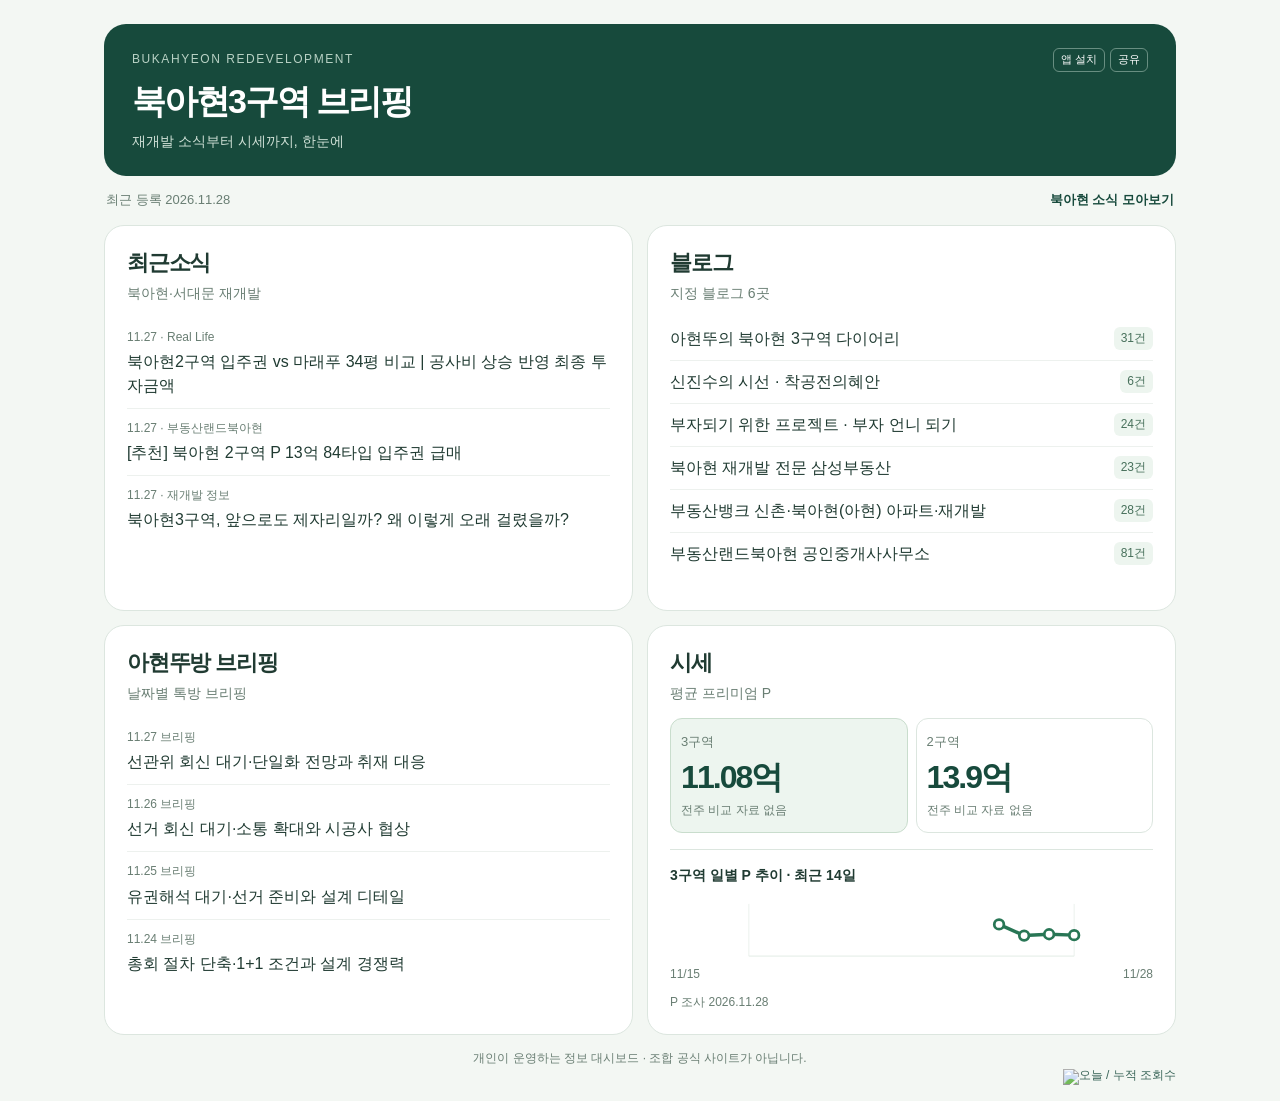
==== commit 5a12073d: "data: publish November 28 verified partial premium surveys" ====
--- a/index.html
+++ b/index.html
@@ -62,14 +62,11 @@
 <div id="pwaOffline" class="pwa-offline" role="status" hidden>오프라인 · 마지막 저장 정보입니다</div>
 <noscript>대시보드를 보려면 브라우저의 자바스크립트를 켜 주세요.</noscript>
 <script>
-const DATA={"bloggers":[{"id":"ahyeonddu","name":"아현뚜의 북아현 3구역 다이어리","category":"조합·사업 분석","recency":"2026년 글 확인","posts":[{"title":"(102) 북아현 3구역과 업무추진비","date":"2026-11-27","url":"https://blog.naver.com/ahyeonddu/224494229201"},{"title":"(101) 2026년 11월 26일 북아현3구역 뉴스레터(feat. 아현뚜 카톡방)","date":"2026-11-26","url":"https://blog.naver.com/ahyeonddu/224493044124"},{"title":"(100) 100화 기념 소감 + 제320회 서대문구의회 제2차 재정건설위원회(2026.11.24) 내용 요약","url":"https://blog.naver.com/ahyeonddu/224490455972","date":"2026-11-24"},{"title":"(99) 가재울7구역이 북3에 주는 시사점","url":"https://blog.naver.com/ahyeonddu/224486204675","date":"2026-11-21"},{"title":"(98) 북아현 3구역과 설계업체","url":"https://blog.naver.com/ahyeonddu/224478293907","date":"2026-11-15"},{"title":"(97) 북3 각 진영별 웹사이트 리뷰","url":"https://blog.naver.com/ahyeonddu/224467518567","date":"2026-11-06"},{"title":"(96) 북아현 재개발 부동산을 고를 때 봐야하는 기준","url":"https://blog.naver.com/ahyeonddu/224464943171","date":"2026-11-04"},{"title":"(95) 북아현3구역과 철거계약","url":"https://blog.naver.com/ahyeonddu/224461572835","date":"2026-11-01"},{"title":"[#1] 재개발과 철거업체","url":"https://blog.naver.com/ahyeonddu/224458906625","date":"2026-10-30"},{"title":"[#0] 아현뚜의 재개발 이야기를 시작합니다.","url":"https://blog.naver.com/ahyeonddu/224458775370","date":"2026-10-30"},{"title":"(94) 데이터로 알아보는 북아현 맛집","url":"https://blog.naver.com/ahyeonddu/224456552990","date":"2026-10-28"},{"title":"(93) 북아현과 학원가","url":"https://blog.naver.com/ahyeonddu/224455506223","date":"2026-10-27"},{"title":"(92) 북아현 3구역과 선관위","url":"https://blog.naver.com/ahyeonddu/224452115086","date":"2026-10-24"},{"title":"(91) 아현뚜와 북아현 3구역 - 2탄 -","url":"https://blog.naver.com/ahyeonddu/224451577253","date":"2026-10-23"},{"title":"(90) 임시조합장 사임 후 닷새간의 북아현 3구역 상황 정리(by 아현뚜)","url":"https://blog.naver.com/ahyeonddu/224449407808","date":"2026-10-21"},{"title":"(89) 임조 사퇴이후, 진영별 대응 및 ㅌㅇ사장님의 말씀","url":"https://blog.naver.com/ahyeonddu/224447661138","date":"2026-10-20"},{"title":"(88) 임시조합장 사퇴.. 이제는 갓운기 행님이 나설 때!","url":"https://blog.naver.com/ahyeonddu/224444760134","date":"2026-10-17"},{"title":"(87) 또 상무외행위 각하..","url":"https://blog.naver.com/ahyeonddu/224443497104","date":"2026-10-16"},{"title":"(86) KB주택화재보험 가입","url":"https://blog.naver.com/ahyeonddu/224442330384","date":"2026-10-15"},{"title":"(85) 북3식 만평도전","url":"https://blog.naver.com/ahyeonddu/224441547668","date":"2026-10-14"},{"title":"(84) 부패척결!!!","url":"https://blog.naver.com/ahyeonddu/224434275623","date":"2026-10-07"},{"title":"(83) 북3 조합장 후보에게 선거 전 반드시 물어봐야할 쟁점 5개","url":"https://blog.naver.com/ahyeonddu/224430210554","date":"2026-10-03"},{"title":"(82) 용서마여?","url":"https://blog.naver.com/ahyeonddu/224425951916","date":"2026-09-29"},{"title":"(81) 평조협 조합장 및 임원진 프로필 공개","url":"https://blog.naver.com/ahyeonddu/224425261052","date":"2026-09-28"},{"title":"즐거운 추석되세요~","url":"https://blog.naver.com/ahyeonddu/224421598729","date":"2026-09-24"},{"title":"(79) 북2와 북3 프리미엄 차이의 역사 (2022년~현재)","url":"https://blog.naver.com/ahyeonddu/224420072006","date":"2026-09-22"},{"title":"(80) 상무외행위 법원 접수 완료","url":"https://blog.naver.com/ahyeonddu/224420295890","date":"2026-09-22"},{"title":"(53) 북아현 3구역과 르엘","url":"https://blog.naver.com/ahyeonddu/224385607418"},{"title":"(25) 북아현 3구역 매수희망자들이 자주 묻는 Q&A","url":"https://blog.naver.com/ahyeonddu/224350053485"},{"title":"(24) [아현뚜 리서치] 사업시행계획 변경인가 반려 사건","url":"https://blog.naver.com/ahyeonddu/224349269731"},{"title":"(22) [아현뚜 리서치] 북아현 3구역 조합장 관련 히스토리","url":"https://blog.naver.com/ahyeonddu/224347219454"}],"url":"https://m.blog.naver.com/PostList.naver?blogId=ahyeonddu&tab=1","scope":"all"},{"id":"philipcommunications","name":"신진수의 시선 · 착공전의혜안","category":"착공전의혜안","recency":"2026년 11월 공개 글 확인","feedCategoryNo":47,"feedCategoryName":"착공전의혜안","feedUrl":"https://m.blog.naver.com/philipcommunications?categoryNo=47&tab=1","posts":[{"title":"[아파트 회장이 정비사업 조합장에게 전하는 이야기] 비싼 나무를 심는 것과 좋은 나무를 심는 것은 다르다","date":"2026-11-27","url":"https://m.blog.naver.com/philipcommunications/224493866988","categoryNo":47},{"title":"[아파트 회장이 정비사업 조합장에게 전하는 이야기] 좋은 조경은 아파트를 짓기 전부터 시작된다","url":"https://m.blog.naver.com/philipcommunications/224490467292","date":"2026-11-24","categoryNo":47},{"title":"[아파트 회장이 정비사업 조합장에게 전하는 이야기] 도면에는 작지만, 삶에서는 큰 것들","url":"https://m.blog.naver.com/philipcommunications/224487549130","date":"2026-11-22","categoryNo":47},{"title":"[아파트 회장이 정비사업 조합장에게 전하는 이야기] 마루 한 장, 타일 한 장에도 이유가 있다","url":"https://m.blog.naver.com/philipcommunications/224486460181","date":"2026-11-21","categoryNo":47},{"title":"[아파트 회장이 정비사업 조합장에게 전하는 이야기] 창문이 넓어지면 집이 달라진다","url":"https://m.blog.naver.com/philipcommunications/224486325731","date":"2026-11-21","categoryNo":47},{"title":"[아파트 회장이 정비사업 조합장에게 전하는 이야기] 짓기 전에 알았더라면","url":"https://m.blog.naver.com/philipcommunications/224485520124","date":"2026-11-20","categoryNo":47}],"url":"https://m.blog.naver.com/philipcommunications?categoryNo=47&tab=1","scope":"category"},{"id":"yoonyoung17","name":"부자되기 위한 프로젝트 · 부자 언니 되기","category":"조합원 일지·재개발","recency":"2026년 글 확인","feedCategoryNo":38,"feedCategoryName":"재개발","feedUrl":"https://blog.naver.com/PostList.naver?blogId=yoonyoung17&categoryNo=38","posts":[{"title":"북아현3구역 일지 #28 — 공사비 검증과 조합원 부담","url":"https://blog.naver.com/yoonyoung17/224480414327","categoryNo":38,"date":"2026-11-17"},{"title":"북아현3구역 일지 #27 — 새 집행부에 바라는 점","url":"https://blog.naver.com/yoonyoung17/224478356298","categoryNo":38,"date":"2026-11-15"},{"title":"북아현 3구역 일지 #26 — 업체 지원과 조합 운영","url":"https://blog.naver.com/yoonyoung17/224468315128","categoryNo":38,"date":"2026-11-07"},{"title":"북아현3구역 일지 #25","url":"https://blog.naver.com/yoonyoung17/224463364072","date":"2026-11-03","categoryNo":38},{"title":"북아현 3구역 일지 #23","url":"https://blog.naver.com/yoonyoung17/224444854859","date":"2026-10-17","categoryNo":38},{"title":"북아현 3구역 일지 #22","url":"https://blog.naver.com/yoonyoung17/224428948301","date":"2026-10-02","categoryNo":38},{"title":"북아현 3구역 일지 #21","url":"https://blog.naver.com/yoonyoung17/224406453099","date":"2026-09-09","categoryNo":38},{"title":"북아현 3구역 일지 #20","url":"https://blog.naver.com/yoonyoung17/224402051527","date":"2026-09-05","categoryNo":38},{"title":"북아현 3구역 일지 #19","url":"https://blog.naver.com/yoonyoung17/224398614553","date":"2026-09-02","categoryNo":38},{"title":"북아현 3구역 일지 #18","url":"https://blog.naver.com/yoonyoung17/224395788016","date":"2026-08-31","categoryNo":38},{"title":"북아현 3구역 일지 #17","url":"https://blog.naver.com/yoonyoung17/224393178989","date":"2026-08-28","categoryNo":38},{"title":"북아현 3구역 일지 #16","url":"https://blog.naver.com/yoonyoung17/224388960947","date":"2026-08-24","categoryNo":38},{"title":"북아현 3구역 일지 #15","url":"https://blog.naver.com/yoonyoung17/224386513025","date":"2026-08-22","categoryNo":38},{"title":"북아현3구역 일지 #14","url":"https://blog.naver.com/yoonyoung17/224386095278","date":"2026-08-21","categoryNo":38},{"title":"북아현3구역 일지 #13","url":"https://blog.naver.com/yoonyoung17/224386089011","date":"2026-08-21","categoryNo":38},{"title":"정비사업 공부 #7","url":"https://blog.naver.com/yoonyoung17/224385009974","date":"2026-08-20","categoryNo":38},{"title":"정비사업 공부 #6","url":"https://blog.naver.com/yoonyoung17/224384991541","date":"2026-08-20","categoryNo":38},{"title":"정비사업 공부 #5","url":"https://blog.naver.com/yoonyoung17/224383886257","date":"2026-08-20","categoryNo":38},{"title":"정비사업 공부 #4","url":"https://blog.naver.com/yoonyoung17/224383269617","date":"2026-08-19","categoryNo":38},{"title":"정비사업 공부 #3","url":"https://blog.naver.com/yoonyoung17/224383266366","date":"2026-08-19","categoryNo":38},{"title":"정비사업 공부 #2","url":"https://blog.naver.com/yoonyoung17/224382079060","date":"2026-08-18","categoryNo":38},{"title":"정비사업 공부 #1","url":"https://blog.naver.com/yoonyoung17/224381644812","date":"2026-08-18","categoryNo":38},{"title":"북아현3구역 일지 #12","url":"https://blog.naver.com/yoonyoung17/224368272032","date":"2026-08-04","categoryNo":38},{"title":"북아현 3구역 일지 #24 — 임시조합장 관련 의견","url":"https://blog.naver.com/yoonyoung17/224447940328","categoryNo":38}],"url":"https://m.blog.naver.com/PostList.naver?blogId=yoonyoung17&categoryNo=38","scope":"category"},{"id":"miryeo2032","name":"북아현 재개발 전문 삼성부동산","category":"매물·현장 소식","recency":"2026년 글 확인","posts":[{"title":"북아현2구역 조합장 선고 결과, 벌금 90만 원!","date":"2026-11-26","url":"https://blog.naver.com/miryeo2032/224493294027"},{"title":"북아현3구역 급매물이 나오는 이유는? 지금이 매수 기회일까요?","url":"https://m.blog.naver.com/miryeo2032/224477073768","date":"2026-11-14","categoryNo":54},{"title":"북아현3구역 급급매물","url":"https://m.blog.naver.com/miryeo2032/224477059351","date":"2026-11-14","categoryNo":49},{"title":"북아현2구역 관리처분인가 조건사항 직권취소!","url":"https://blog.naver.com/miryeo2032/224462640011","date":"2026-11-02"},{"title":"북아현2구역 분양신청 철회 공고가 왔다고요? 현금청산 희망 조합원 대상 안내입니다","url":"https://blog.naver.com/miryeo2032/224434490650","date":"2026-10-07"},{"title":"북아현2구역 물건 프리미엄 15억8000만~16억","url":"https://blog.naver.com/miryeo2032/224425112200","date":"2026-09-28"},{"title":"북아현2구역 기본 이주비 40%, 선지급금 30%는 언제 받을 수 있을까?","url":"https://blog.naver.com/miryeo2032/224419026767","date":"2026-09-22"},{"title":"북아현2구역 조합원 이주 및 이주비 신청 안내 공고","url":"https://blog.naver.com/miryeo2032/224419698600","date":"2026-09-22"},{"title":"북아현3구역 통합미래연대 출범? 아현역에 새로운 현수막이 걸렸네요!북3 통합미래연대 출범?","url":"https://blog.naver.com/miryeo2032/224418986511","date":"2026-09-21"},{"title":"북아현2구역 이주개시 현수막 설치! 11월 9일 이주 시작, 이주비 신청 안내","url":"https://blog.naver.com/miryeo2032/224418925848","date":"2026-09-21"},{"title":"북아현2구역 2026년 9월 19일 임시총회 결과｜13개 안건 모두 통과, 이주비·추가 이주비 안건 가결!","url":"https://blog.naver.com/miryeo2032/224417124058","date":"2026-09-19"},{"title":"북아현2구역, 11월 9일 이주개시를 앞두고… 10년 몸테크의 끝이 보입니다","url":"https://blog.naver.com/miryeo2032/224415029931","date":"2026-09-17"},{"title":"북아현3구역 지상권 매물 (거래완료)","url":"https://blog.naver.com/miryeo2032/224412830099","date":"2026-09-15"},{"title":"북아현3구역 매물 59+59, 또는 대형평형신청가능","url":"https://blog.naver.com/miryeo2032/224409557085","date":"2026-09-12"},{"title":"북아현2구역 기본 이주비 대출 및 지급시기 총정리","url":"https://blog.naver.com/miryeo2032/224408645632","date":"2026-09-11"},{"title":"북아현2구역 이주 절차 안내","url":"https://blog.naver.com/miryeo2032/224408590293","date":"2026-09-11"},{"title":"북아현2구역 이주 및 이주비 대출 안내문","url":"https://blog.naver.com/miryeo2032/224408510313","date":"2026-09-11"},{"title":"북아현2구역 이주비 선지급 추진? 기본·추가이주비 110% 중 30% 선지급 협의","url":"https://blog.naver.com/miryeo2032/224407335158","date":"2026-09-10"},{"title":"북아현2구역 이주계획 공시 되었습니다.","url":"https://blog.naver.com/miryeo2032/224400694136","date":"2026-09-04"},{"title":"북아현2구역 임시총회 안내 2026.9.19","url":"https://blog.naver.com/miryeo2032/224398697682","date":"2026-09-02"},{"title":"북아현3구역 2026년 임시총회 결과","url":"https://blog.naver.com/miryeo2032/224394253137","date":"2026-08-29"},{"title":"북아현2구역 84㎡형 세대수 증가, 전환다세대 조합원도 84㎡형 받을 수 있을까?","url":"https://blog.naver.com/miryeo2032/224392379627","date":"2026-08-27"},{"title":"북아현 2구역 명품 주거단지 조감도 및 평면도","url":"https://blog.naver.com/miryeo2032/224386515981","date":"2026-08-22"}],"url":"https://m.blog.naver.com/PostList.naver?blogId=miryeo2032&tab=1","scope":"all"},{"id":"heros0694","name":"부동산뱅크 신촌·북아현(아현) 아파트·재개발","category":"사업소식·시세","recency":"2026년 글 확인","posts":[{"title":"북아현2구역 북아현맨션 관리실 폐쇄 및 전기·수도 공급 종료 안내","date":"2026-11-26","url":"https://blog.naver.com/heros0694/224492666843"},{"title":"순천 주암면 대봉감 과 첫눈 아미산 전경","url":"https://blog.naver.com/heros0694/224485696977","date":"2026-11-21"},{"title":"북아현2구역 이주 본격화｜빠른 이주 속도, 그러나 마지막 1%가 가장 어렵습니다","url":"https://blog.naver.com/heros0694/224481622662","date":"2026-11-18"},{"title":"태산명동서일필(泰山鳴動鼠一匹)","url":"https://blog.naver.com/heros0694/224480266097","date":"2026-11-17"},{"title":"2026-27 FK리그 고양불스 첫 홈경기｜화성FS에 7대 0 완승! 고양어울림누리 직관 후기","url":"https://blog.naver.com/heros0694/224479014835","date":"2026-11-16"},{"title":"북아현2구역 김가네, 25년의 청춘을 뒤로하고 문을 닫습니다","url":"https://blog.naver.com/heros0694/224471745474","date":"2026-11-10"},{"title":"2026~2027 FK리그 개막! 새로운 시즌의 시작","url":"https://blog.naver.com/heros0694/224471274503","date":"2026-11-10"},{"title":"북아현2구역 2026년 11월 최신 사업현황｜2,620세대 설계변경안, 일반분양 983세대, 이주와 착공 로드맵","url":"https://blog.naver.com/heros0694/224466895623","date":"2026-11-06"},{"title":"북아현2구역, 이주를 앞두고 왜 갑자기 매물이 쏟아질까?","url":"https://blog.naver.com/heros0694/224458017795","date":"2026-10-30"},{"title":"대한민국 풋살 국가대표팀, 11월 중국 인촨 국제대회 출전… 중국·홍콩·몰디브와 4개국 대결","url":"https://blog.naver.com/heros0694/224455305842","date":"2026-10-27"},{"title":"북아현3구역, 결국 서대문구청장이 나서나? 조합장 선출 총회 직접 소집 검토… 연내 정상화 기대","url":"https://blog.naver.com/heros0694/224454559366","date":"2026-10-26"},{"title":"북아현2구역 세입자분들께 당부드립니다. 이사가 급하다고 아무 전셋집이나 계약하지 마세요!","url":"https://blog.naver.com/heros0694/224453842172","date":"2026-10-26"},{"title":"북아현2구역 매물 3건 추천｜추석 이후 매수세 실종, 프리미엄은 ?","url":"https://blog.naver.com/heros0694/224451543137","date":"2026-10-23"},{"title":"북아현2구역 1+1 분양, 왜 취소됐을까? 구청의 조건 직권취소와 그동안 알려지지 않았던 속사정","url":"https://blog.naver.com/heros0694/224449982121","date":"2026-10-22"},{"title":"서대문구청 1+1 직권취소 결정 공지","url":"https://blog.naver.com/heros0694/224447488085","date":"2026-10-20"},{"title":"2026 풋살 네이션스컵 대회 개요","url":"https://blog.naver.com/heros0694/224446225993","date":"2026-10-19"},{"title":"누구를 위한 재개발인가… 북아현2구역, 정든 고향을 떠나는 사람들의 이야기","url":"https://blog.naver.com/heros0694/224445364710","date":"2026-10-18"},{"title":"북아현3구역, 젊은 청년과 함께한 재개발 역사유람… 그리고 전쟁 전야의 고요함","url":"https://blog.naver.com/heros0694/224444731712","date":"2026-10-17"},{"title":"2026 북아현동 굴레방축제｜제13회 굴레방 나눔 한마당, 가을 하늘 아래 주민들의 웃음꽃","url":"https://blog.naver.com/heros0694/224444706093","date":"2026-10-17"},{"title":"북아현2구역 이주비 신청 종료! 매물 14건 증가, 프리미엄 16억 앞에서 멈췄다","url":"https://blog.naver.com/heros0694/224442312534","date":"2026-10-15"},{"title":"삼국지 최고의 책사 TOP 15","url":"https://blog.naver.com/heros0694/224441111125","date":"2026-10-14"},{"title":"북아현2구역 추가이주비 복리 논란 종결! 근거 없는 소문에 지친 조합원들, 조합 공식 확인은 '단리'","url":"https://blog.naver.com/heros0694/224440506836","date":"2026-10-13"},{"title":"북아현2구역 이주비대출, 실입주 의무가 있다고요?","url":"https://blog.naver.com/heros0694/224434345594","date":"2026-10-07"},{"title":"북아현2구역 신축 , 미래의 비교상대는 누구인가?","url":"https://blog.naver.com/heros0694/224433931701","date":"2026-10-07"},{"title":"북아현3구역 매매 시장 조용합니다_ 북2 도 조용","url":"https://blog.naver.com/heros0694/224432949420","date":"2026-10-06"},{"title":"전문관리인 부결되면 조합장 선출로…정상화 시나리오","url":"https://blog.naver.com/heros0694/224357277318"},{"title":"북아현3구역, 결국 하나의 총회로 모든 것이 결정","url":"https://blog.naver.com/heros0694/224333925709"},{"title":"북아현3구역 오늘의 최고가가 내일은 지나간 가격","url":"https://blog.naver.com/heros0694/224361962379"}],"url":"https://m.blog.naver.com/PostList.naver?blogId=heros0694&tab=1","scope":"all"},{"id":"joyland7499","name":"부동산랜드북아현 공인중개사사무소","category":"시세·매물","recency":"2026년 글 확인","posts":[{"date":"2026-11-27","title":"[추천] 북아현 2구역 P 13억 84타입 입주권 급매","url":"https://m.blog.naver.com/joyland7499/224495024661"},{"title":"[공유] 북아현2구역 조합장 벌금형 조합장직 유지가능","date":"2026-11-26","url":"https://blog.naver.com/joyland7499/224493445069"},{"title":"북아현 3구역 상황별 우선 추천매물 (11월 26일)","date":"2026-11-26","url":"https://blog.naver.com/joyland7499/224492796240"},{"title":"일번추천 - 북아현 3구역 초투 10억 7000만원","url":"https://blog.naver.com/joyland7499/224491468924","date":"2026-11-25"},{"title":"일번추천- 북아현 2구역 84타입 최저가 입주권","url":"https://blog.naver.com/joyland7499/224491459381","date":"2026-11-25"},{"title":"[거래완료] 북아현 2구역 급급매 입주권 (11월 25일 )","url":"https://blog.naver.com/joyland7499/224491451961","date":"2026-11-25"},{"title":"북아현 3구역, 2구역 재개발 투자를 자녀 명의로 하고 싶을 때 (11월 25일)","url":"https://blog.naver.com/joyland7499/224491341626","date":"2026-11-25"},{"title":"새로 소개드리는 북아현 3구역 대형 투자매물 (11월 24일)","url":"https://blog.naver.com/joyland7499/224490073023","date":"2026-11-24"},{"title":"[급급매] 북아현 3구역 빠른 잔금 희망 (11월 24일)","url":"https://blog.naver.com/joyland7499/224489385747","date":"2026-11-23"},{"title":"[초급매 ] 북아현 2구역 입주권P 12.5억","url":"https://blog.naver.com/joyland7499/224488580695","date":"2026-11-23"},{"title":"북아현 2구역 가격 조정기, 매수 대기자가 확인해야 할  5가지 (11월 23일 )","url":"https://blog.naver.com/joyland7499/224488153408","date":"2026-11-23"},{"title":"[공유] 부동산은 선택과 대응의 영역 -송희구 작가","url":"https://blog.naver.com/joyland7499/224486812070","date":"2026-11-21"},{"title":"[거래완료] 북아현 3구역 입주아파트 프리미엄 조정  (11월 21일)","url":"https://blog.naver.com/joyland7499/224485616077","date":"2026-11-20"},{"title":"북아현2구역 급급매 거래완료","url":"https://blog.naver.com/joyland7499/224485068339","date":"2026-11-20"},{"title":"가격 조정기에 접어든 시장 - 북아현 3구역 매물 동향 (11월 20일)","url":"https://blog.naver.com/joyland7499/224484306838","date":"2026-11-19"},{"title":"북아현 2구역 P 13.5억~13.7억  급매물","url":"https://blog.naver.com/joyland7499/224483692856","date":"2026-11-19"},{"title":"[거래완료] 북아현 2구역  입주권 P14 거래","url":"https://blog.naver.com/joyland7499/224482165417","date":"2026-11-18"},{"title":"수능날 전하는 북아현 2구역 3구역 우선추천 급매 (11월 19일 )","url":"https://blog.naver.com/joyland7499/224482909770","date":"2026-11-18"},{"title":"아현 1구역 공공재개발 - 입지는 좋은데 무엇이 투자결정을 가를까?","url":"https://blog.naver.com/joyland7499/224481535140","date":"2026-11-17"},{"title":"북아현 2구역 새 매물 - 가격 문의전에 확인하는 부분","url":"https://blog.naver.com/joyland7499/224480778697","date":"2026-11-17"},{"title":"북아현 3구역 매물 총정리 - 지금 매수자가 선택할 수 있는 12가지 매물(11월 16일)","url":"https://blog.naver.com/joyland7499/224478424397","date":"2026-11-15"},{"title":"[급매] 북아현 3구역 최저 프리미엄 12월 잔금 조건","url":"https://blog.naver.com/joyland7499/224476773453","date":"2026-11-13"},{"title":"북아현 2구역 이주 후에도 도로점용료, 국공유지 사용료 내야 하나요? (11월 14일)","url":"https://blog.naver.com/joyland7499/224476542379","date":"2026-11-13"},{"title":"[거래완료] 북아현 3구역 급매 거래완료","url":"https://blog.naver.com/joyland7499/224476548945","date":"2026-11-13"},{"title":"[거래완료] 북아현 3구역 입주 가능한 빌라","url":"https://blog.naver.com/joyland7499/224475502605","date":"2026-11-12"},{"title":"북아현 3구역 P 10.8억 급매 4건  잔금기한 주의 (11월13일)","url":"https://blog.naver.com/joyland7499/224474100129","date":"2026-11-11"},{"title":"북아현 2구역  급매는 나오는데 매수시장은 여전히 조용 (11월 12일)","url":"https://blog.naver.com/joyland7499/224473821031","date":"2026-11-11"},{"title":"[NEW] 북아현 3구역 몸테크 빌라  P 11억 - 매수전 확인할 것들","url":"https://blog.naver.com/joyland7499/224473048192","date":"2026-11-11"},{"title":"북아현 2구역 인근 아파트 전월세 시장, 가격과 거래 온도 (11월 11일)","url":"https://blog.naver.com/joyland7499/224472528611","date":"2026-11-10"},{"title":"북아현 3구역 1 + 1 매물 안내 ( 11월 10일 )","url":"https://blog.naver.com/joyland7499/224471156338","date":"2026-11-09"},{"title":"[공유]북아현 2구역 2400억 사업비 조달  - 추가이주비 대출 이율 이번주 확인가능","url":"https://blog.naver.com/joyland7499/224470505409","date":"2026-11-09"},{"title":"북아현 2구역 매수 전  확인해야 하는 자금과 추천 매물(11월 9일)","url":"https://blog.naver.com/joyland7499/224469873510","date":"2026-11-08"},{"title":"북아현 2구역 이주 현장과 공실 확인사항(11월 8일)","url":"https://blog.naver.com/joyland7499/224469010384","date":"2026-11-07"},{"title":"북아현 3구역 거래 난이도 상승, 현재 매물과 매수시장 분위기 (11월 7일)","url":"https://blog.naver.com/joyland7499/224468040387","date":"2026-11-06"},{"title":"[급매 ] 북아현 2구역 P 14억 잔금 2월말","url":"https://blog.naver.com/joyland7499/224467402431","date":"2026-11-06"},{"title":"[추천] 3구역  초기 투자금 11억 추천 매물","url":"https://blog.naver.com/joyland7499/224467384488","date":"2026-11-06"},{"title":"북아현 2구역 3구역, 조용하지만 문의가 꾸준한 매물들 (11월 6일)","url":"https://blog.naver.com/joyland7499/224467222621","date":"2026-11-06"},{"title":"[급급매] 북아현 3구역 프리미엄 10억 8000만원","url":"https://blog.naver.com/joyland7499/224466005306","date":"2026-11-05"},{"title":"북아현 3구역을 추천받고 방문하기 전 확인사항 (11월 5일)","url":"https://blog.naver.com/joyland7499/224465468722","date":"2026-11-04"},{"title":"북아현 2구역 이주 앞둔 급매물, 매수자 조건에   맞아야 합니다.(11월 4일)","url":"https://blog.naver.com/joyland7499/224464297611","date":"2026-11-03"},{"title":"[ 추천 ] 북아현 3구역 입주 가능한 아파트  급매물","url":"https://blog.naver.com/joyland7499/224463675851","date":"2026-11-03"},{"title":"북아현 3구역 새로운 매물이 나오고 있습니다.(11월 3일)","url":"https://blog.naver.com/joyland7499/224463042061","date":"2026-11-02"},{"title":"초기투자금 11억 6500만원, 북아현 3구역 추천(11월 2일)","url":"https://blog.naver.com/joyland7499/224462407044","date":"2026-11-02"},{"title":"[급매 소식 ] 북아현 3구역 P 11억","url":"https://blog.naver.com/joyland7499/224461963156","date":"2026-11-01"},{"title":"조용한 북아현 재개발 시장, 그래도 급매는 움직인다.(11월 2일)","url":"https://blog.naver.com/joyland7499/224461837584","date":"2026-11-01"},{"title":"북아현 3구역 2구역 급매물 6건 비교 - 지금 필요한 실투자금은?","url":"https://blog.naver.com/joyland7499/224459826509","date":"2026-10-30"},{"title":"[ 급급매 ] 북아현 2구역 프리미엄 14억 ,빠른잔금","url":"https://blog.naver.com/joyland7499/224458896746","date":"2026-10-29"},{"title":"북아현 3구역  프리미엄보다 먼저 살펴보는  조건들 (10월 30일)","url":"https://blog.naver.com/joyland7499/224458640600","date":"2026-10-29"},{"title":"북아현 2구역 3구역 분양면적 이해하기 - 같은 84타입인데 왜 다르게 느껴질까?","url":"https://blog.naver.com/joyland7499/224457380203","date":"2026-10-28"},{"title":"[NEW] 북아현 2구역 급매 추천","url":"https://blog.naver.com/joyland7499/224456833572","date":"2026-10-28"},{"title":"[NEW] 새로 소개드리는 북아현 2구역 74타입","url":"https://blog.naver.com/joyland7499/224456235478","date":"2026-10-27"},{"title":"재개발 투자의 복병, 누수 (10월 28일)","url":"https://blog.naver.com/joyland7499/224452249407","date":"2026-10-27"},{"title":"[공유] 조합원분양가와 일반 분양가의 차이가 필요한 이유","url":"https://blog.naver.com/joyland7499/224455508297","date":"2026-10-27"},{"title":"[공유] 북아현  3구역 서대문구청 답변","url":"https://blog.naver.com/joyland7499/224454438807","date":"2026-10-26"},{"title":"급매가  나와도  조용한 북아현 3구역, 매수자의 세 가지 시선 (10월 26일)","url":"https://blog.naver.com/joyland7499/224452266038","date":"2026-10-25"},{"title":"북아현 2구역 일번 추천매물 (10월 24일)","url":"https://blog.naver.com/joyland7499/224452073038","date":"2026-10-23"},{"title":"[급매] 북아현 3구역 프리미엄 11억","url":"https://blog.naver.com/joyland7499/224451560585","date":"2026-10-23"},{"title":"북아현 2구역, 지금 매수한다면 현금 얼마가 필요한가요?(10월 23일)","url":"https://blog.naver.com/joyland7499/224450890706","date":"2026-10-22"},{"title":"북아현 3구역 문의가 꾸준한 인기 매물 (10월 22일)","url":"https://blog.naver.com/joyland7499/224449993656","date":"2026-10-21"},{"title":"북아현 3구역, 빠른 정상화도 중요하지만 흔들리지 않는 정상화를 기다리며 (10월 21일)","url":"https://blog.naver.com/joyland7499/224449371479","date":"2026-10-21"},{"title":"북아현 2구역, 이주를 앞두고 달라지는 현장 모습(10월 21일)","url":"https://blog.naver.com/joyland7499/224448800485","date":"2026-10-20"},{"title":"북아현 3구역  임시조합장 사임이유 4가지","url":"https://blog.naver.com/joyland7499/224447927091","date":"2026-10-20"},{"title":"[공유] 조합정상화를 위한 진정서 서명 호소","url":"https://blog.naver.com/joyland7499/224447502835","date":"2026-10-19"},{"title":"[NEW] 대출가능한 3구역 매물추천","url":"https://blog.naver.com/joyland7499/224447448972","date":"2026-10-19"},{"title":"북아현 3구역, 혼란속에서도 현장을 찾는 이유","url":"https://blog.naver.com/joyland7499/224446693473","date":"2026-10-19"},{"title":"북아현 2구역 관리처분 계획인가 조건 제1호 직권 취소 되었습니다.","url":"https://blog.naver.com/joyland7499/224446836893","date":"2026-10-19"},{"title":"북아현 2구역 매물은 늘고 가격 협상 폭도 커졌다 - 이주 앞둔 시장의 변화","url":"https://blog.naver.com/joyland7499/224446143417","date":"2026-10-18"},{"title":"북아현 3구역은 왜 순위가 낮아졌을까?","url":"https://blog.naver.com/joyland7499/224445852219","date":"2026-10-18"},{"title":"[공유] 북아현3구역, 구청장 입맛 따라 사업 출렁","url":"https://blog.naver.com/joyland7499/224444389883","date":"2026-10-16"},{"title":"민감한시기 구청입장 안내문자","url":"https://blog.naver.com/joyland7499/224444005780","date":"2026-10-16"},{"title":"북아현 3구역, 지금 눈여겨볼 만한 매물 6가지 (10월 16일)","url":"https://blog.naver.com/joyland7499/224443350960","date":"2026-10-15"},{"title":"북아현3구역  상무외 행위허가 각하 (선거 사무실 준비중)","url":"https://blog.naver.com/joyland7499/224442648069","date":"2026-10-15"},{"title":"가격은 남아 있고 거래는 잠시 멈추었다 - 북아현 인근 아파트 현황 (10월 15일)","url":"https://blog.naver.com/joyland7499/224441666828","date":"2026-10-14"},{"title":"[거래완료]북아현 2구역 급급매 거래되었습니다.","url":"https://blog.naver.com/joyland7499/224441815523","date":"2026-10-14"},{"title":"북아현 2구역 조합  10월 ~12월 계획 ( feat.소식지 )","url":"https://blog.naver.com/joyland7499/224441345240","date":"2026-10-14"},{"title":"[공유] 북아현 2구역 이주비 금리와 상환방법 문자안내","url":"https://blog.naver.com/joyland7499/224440449701","date":"2026-10-13"},{"title":"매물이 늘어나는 북아현 3구역 소식(10월 13일)","url":"https://blog.naver.com/joyland7499/224439824055","date":"2026-10-12"},{"title":"2구역  이주비대출 접수기간 연장  등 조합 안내문","url":"https://blog.naver.com/joyland7499/224439237736","date":"2026-10-12"},{"title":"북아현3구역 새로 소개드리는 추천매물 (7월 31일)","url":"https://blog.naver.com/joyland7499/224363771830"},{"title":"사업 지연에도 북아현 3구역을 선택하는 이유","url":"https://blog.naver.com/joyland7499/224373547098"},{"title":"북아현 3구역 34평형 평면도 및 커뮤니티 시설","url":"https://blog.naver.com/joyland7499/223009273503"}],"url":"https://m.blog.naver.com/PostList.naver?blogId=joyland7499&tab=1","scope":"all"}],"seoul":[{"date":"2026-11-28","kind":"뉴스","source":"뉴시스","title":"일감은 넘치고 경쟁은 줄었다…달라진 건설사 셈법[목동의 미래①]","summary":"목동과 서울 핵심 정비사업장의 단독 응찰·수의계약 증가 및 건설사의 수익성 중심 선별 수주 흐름을 보도했습니다.","url":"https://n.news.naver.com/mnews/article/003/0014350374"},{"date":"2026-11-28","kind":"뉴스","source":"이코노미스트","title":"“6억 전세 끝난다” 목동 2만가구 이주 초읽기… 전월세·학원가 지각변동","summary":"목동 재건축의 순차 이주가 주변 임대시장과 학군 수요에 미칠 영향, 양천구의 이주계획 연구와 서울시 시기조정 방침을 다뤘습니다.","url":"https://n.news.naver.com/mnews/article/243/0000106408"},{"date":"2026-11-28","kind":"뉴스","source":"한국경제","title":"[취재수첩] 성과급에 '아파트 우선권'까지 달라는 재건축조합","summary":"조합 임원·대의원의 동호수 우선 선택 조항과 성과급 논란을 통해 정관 변경의 투명성과 조합원 권리 보장을 논의한 칼럼입니다.","url":"https://n.news.naver.com/mnews/article/015/0005359268"},{"date":"2026-11-27","kind":"뉴스","source":"이데일리","title":"힐튼호텔 재개발, 3.7조 본PF 완료했다…6개월 앞당긴 '속도전'","summary":"서울역 인근 이오타서울 1 사업의 3조7천억원 본PF 실행과 자금 조달 일정 변경을 보도했습니다.","url":"https://n.news.naver.com/mnews/article/018/0006416746"},{"date":"2026-11-27","kind":"뉴스","source":"파이낸셜뉴스","title":"마포로1구역 제25지구, 한국토지신탁과 재개발 '맞손'","summary":"마포동 한신오피스텔 일대 추진위원회와 한국토지신탁이 신탁방식 정비사업 추진 업무협약을 체결했습니다. 사업시행자 지정 등 후속 절차는 준비 단계입니다.","url":"https://n.news.naver.com/mnews/article/014/0005610923"},{"date":"2026-11-26","kind":"뉴스","source":"경향신문","title":"‘한남 3구역’ 뉴타운 지정 23년 만에 첫 삽","summary":"한남3구역이 11월 26일 착공식을 열었습니다. 공공임대 1,020가구를 포함한 총 5,970가구 계획과 2030년 12월 준공 목표를 보도했습니다.","url":"https://n.news.naver.com/mnews/article/032/0003485413"},{"date":"2026-11-26","kind":"뉴스","source":"연합뉴스","title":"성북구 하월곡1구역 조합설립인가…1천990세대 단지로 재개발","summary":"11월 24일 조합설립인가를 받은 성북구 신속통합기획 첫 사례. 기존 정비계획은 최고 35층, 임대 403가구 포함 총 1,990가구입니다.","url":"https://n.news.naver.com/mnews/article/001/0016466324"},{"date":"2026-11-26","kind":"뉴스","source":"헤럴드경제","title":"서울에너지공사, 공동주택 에너지믹스 활성화 모색…ZEB 대응 기술 공유","summary":"정비사업 기획 단계부터 지역난방·수열·지열·태양광 조합을 검토하는 방안과 공동주택 에너지관리 사례를 공유한 11월 26일 세미나를 보도했습니다.","url":"https://n.news.naver.com/mnews/article/016/0002729122"},{"date":"2026-11-25","kind":"뉴스","source":"머니투데이","title":"“난개발 우려”…서울시, 도정법 개정안 전면 철회 촉구","summary":"정비계획 변경과 통합심의 권한을 자치구로 넘기는 개정안에 대한 서울시의 반대 입장을 보도.","url":"https://n.news.naver.com/mnews/article/008/0005446353"},{"date":"2026-11-25","kind":"뉴스","source":"아이뉴스24","title":"서울시 정비사업 규제 완화 요구…국토부 “신중 검토”","summary":"국토부가 조합원 지위양도 제한과 재초환 완화에 신중한 입장을 밝히고 이주비 대출 지원 방안을 설명했다는 기사.","url":"https://n.news.naver.com/mnews/article/031/0001078384"},{"date":"2026-11-25","kind":"뉴스","source":"매일경제","title":"서울역 뒤편 ‘낡은 동네’의 반전…아파트 1만7천가구에 철길도 지하로 [부동산 심머니]","summary":"공개 본문에서 서계·청파동 정비사업과 서울역 일대 철도 지하화 구상을 다룬 기사.","url":"https://n.news.naver.com/mnews/article/009/0005769072"},{"title":"건설 한파에도 정비사업 수주 42조 돌파…성수2지구 시공사 선정","date":"2026-11-24","source":"머니투데이","kind":"뉴스","summary":"DL이앤씨가 21일 성수전략정비구역 제2지구 재개발사업의 시공사로 선정됐다는 내용을 포함한 기사입니다.","url":"https://www.mt.co.kr/index.php/amp/estate/2026/11/24/2026112314173113190"},{"title":"여의도 재건축 수주 지도…삼성·현대·대우 주요 7곳 확보","date":"2026-11-23","source":"시사저널e","kind":"뉴스","summary":"여의도 주요 재건축 사업장 7곳의 시공사 선정 상황을 다룬 기사입니다.","url":"https://www.sisajournal-e.com/news/articleView.html?idxno=425245"},{"title":"목동 5·12·14단지 재건축 통합심의 통과…1만1863가구","date":"2026-11-20","source":"한국경제","kind":"뉴스","summary":"서울시 통합심의에서 목동 5·12·14단지 재건축 안건이 조건부 의결됐습니다.","url":"https://www.hankyung.com/article/202611209634i"},{"title":"11월 재개발·재건축 시공자 선정 동향","date":"2026-11-20","source":"하우징헤럴드","kind":"뉴스","summary":"서울 목동9단지 등 주요 정비사업의 시공사 선정 동향을 정리한 기사입니다.","url":"https://www.housingherald.co.kr/news/articleView.html?idxno=63403"},{"title":"여의도 화랑아파트 재건축…대우건설 수주","date":"2026-11-16","source":"연합뉴스","kind":"뉴스","summary":"대우건설이 서울 여의도 화랑아파트 재건축사업을 수주했다고 발표했습니다.","url":"https://www.yna.co.kr/view/AKR20261116120000003?input=1215m"},{"title":"여의도 목화아파트·창신1구역 정비사업 통합심의","date":"2026-11-06","source":"연합뉴스","kind":"뉴스","summary":"서울시 통합심의에서 여의도 목화아파트 재건축과 창신1구역 제3지구 재개발 안건이 처리됐습니다.","url":"https://www.yna.co.kr/view/AKR20261105162800004?input=1195m"}],"price":{"2":{"values":[16.48,15,13.1,12.5,15.9,14,13.1,12.5,15,14,14,13.7,15,13,14,13.7,14.5,13.5,14,15.8944,14.5,17,16,14,15.8,14.5,15,15.5,15.5],"url":"https://naver.me/5c87plL3","surveyDate":"2026-11-27","status":"success","scope":"partial","totalAdvertised":43,"sampleCount":29,"collectionNote":"P가 명시된 일부 공개 매물 29건의 혼합 표본입니다. 중복 의심·금액 불명확 광고를 제외했으며, 광고용 면적·주소 차이로 중복 제거에 한계가 있습니다. 전체 시장 평균과 다를 수 있습니다.","auditUrl":"data/premium/2026-11-27-2.json"},"3":{"values":[12,11.5,11,10.2,10.4,10.5,11,11,10.9,10.8,12,12,11,10.8,11,11.5,10.4,11,12,11.2,10.4,10.5,12,10.9,10.5,11.5,11.2,11.5,12,11,10.5,10.5],"url":"https://naver.me/G6RJIqgQ","surveyDate":"2026-11-27","status":"success","scope":"partial","totalAdvertised":42,"sampleCount":32,"collectionNote":"P가 명시된 일부 공개 매물 32건의 혼합 표본입니다. 중복 의심·금액 불명확 광고를 제외했으며, 광고용 면적·주소 차이로 중복 제거에 한계가 있습니다. 전체 시장 평균과 다를 수 있습니다.","auditUrl":"data/premium/2026-11-27-3.json"}},"near":[{"name":"경희궁자이 2단지","price":27.5,"size":"84.61㎡","date":"2026-11-02","floor":"21층","url":"https://mola.kr/transactions/apartments/3ef85f04-0c4a-4cc8-a0a3-4304ffb48034","tradeType":"매매","checkedAt":"2026-11-27","collectionNote":"공개 출처의 최근 계약 목록 재확인. 취소 거래 제외."},{"name":"마포래미안푸르지오 2단지","price":26.65,"size":"84.60㎡","date":"2026-09-29","floor":"20층","url":"https://mola.kr/transactions/apartments/fa98cfb8-c7e5-48f7-9587-1ea148d902fc","tradeType":"매매","checkedAt":"2026-11-27","collectionNote":"공개 출처의 최근 계약 목록 재확인. 취소 거래 제외."},{"name":"마포자이힐스테이트 라첼스","price":31.8,"size":"84.99㎡","date":"2026-09-11","floor":"18층","url":"https://www.jipgam.kr/seoul/apt/fa41af0bed4d.html","tradeType":"입주권","checkedAt":"2026-11-27","collectionNote":"출처의 2026-11-25 집계 기준. 해제 거래 제외, 입주권 구분."}],"news":[{"date":"2026-11-27","kind":"블로그","area":"북아현2·3구역","source":"Real Life","title":"북아현2구역 입주권 vs 마래푸 34평 비교 | 공사비 상승 반영 최종 투자금액","summary":"공사비와 일반분양가 상승을 가정해 북2·북3와 주변 아파트의 투자금액을 비교한 개인 분석. 제시된 향후 가격·일정은 작성자의 추정입니다.","url":"https://m.blog.naver.com/45tpqordjr/224495184499"},{"date":"2026-11-27","kind":"블로그","area":"북아현2구역","source":"부동산랜드북아현","title":"[추천] 북아현 2구역 P 13억 84타입 입주권 급매","summary":"P 13억원 매물과 이주비 대출 이용 시 필요한 자금, 금융비용을 안내한 중개업소 글. 실거래가와 구분합니다.","url":"https://m.blog.naver.com/joyland7499/224495024661"},{"date":"2026-11-27","kind":"블로그","area":"북아현3구역","source":"재개발 정보","title":"북아현3구역, 앞으로도 제자리일까? 왜 이렇게 오래 걸렸을까?","summary":"사업 지연 배경을 사업성, 계획 변경·인허가, 내부 갈등·집행부 공백으로 나누고 새 집행부 구성에 기대를 제시한 개인 의견입니다.","url":"https://m.blog.naver.com/mr-radio/224494825417"},{"date":"2026-11-27","kind":"블로그","area":"북아현3구역","source":"zip.report","title":"[북아현 3구역] 1년 늦으면 분담금 +4,100만, 18년 멈춘 구역 지금 들어가도 될까?","summary":"추진 경과와 사업 지연에 따른 비용 민감도를 분석한 개인 글. 제목의 분담금 증가액은 작성자의 계산 가정이며 확정 분담금이 아닙니다.","url":"https://m.blog.naver.com/zip_report/224493632109"},{"date":"2026-11-27","kind":"블로그","area":"북아현2구역","source":"북아현살집연구소","title":"[26.11.27] 북아현 2구역 최신 소식 UPDATE – 조합장 벌금 90만원 선고 보도… 재정비촉진계획 변경 요청","summary":"정보몽땅에 등록된 촉진계획 변경 요청 공문을 소개합니다. 최고 40층·세대수 확대는 추진 내용이며 최종 변경 결정과 구분한다고 설명합니다.","url":"https://m.blog.naver.com/manksw/224494613476"},{"date":"2026-11-27","kind":"블로그","area":"북아현3구역","source":"아현뚜","title":"(102) 북아현 3구역과 업무추진비","summary":"정보몽땅의 업무추진비 공개 내역을 분석해 집행 목적·참석자 등 기록의 구체성과 지출 투명성을 논의한 글. 집계와 평가는 작성자의 분석입니다.","url":"https://m.blog.naver.com/ahyeonddu/224494229201"},{"date":"2026-11-27","kind":"블로그","area":"북아현3구역","source":"권오명부동산중개","title":"북아현3구역 사업지연, 무엇이 문제였나? 만화로 보는 10가지 이야기 (제2화)","summary":"해임 이후 선거 절차와 집행부 공백, 행정업무와 사업 의사결정의 차이를 논평한 중개업소 글. 책임에 관한 평가는 작성자의 의견입니다.","url":"https://m.blog.naver.com/limg03/224494864160"},{"date":"2026-11-26","kind":"블로그","area":"북아현3구역","source":"아현뚜","title":"(101) 2026년 11월 26일 북아현3구역 뉴스레터(feat. 아현뚜 카톡방)","summary":"선관위 관련 유권해석 대기, 조합원 블로그, 철거계약 후속 쟁점과 각 단체 동향을 정리한 작성자의 뉴스레터.","url":"https://blog.naver.com/ahyeonddu/224493044124"},{"date":"2026-11-26","kind":"블로그","area":"북아현2구역","source":"부동산뱅크 신촌·북아현","title":"북아현2구역 북아현맨션 관리실 폐쇄 및 전기·수도 공급 종료 안내","summary":"블로그에 전재된 관리단 안내는 관리실 폐쇄를 2027년 3월 31일, 전기·수도 및 전체 관리서비스 종료를 8월 31일 예정으로 제시합니다. 중앙공급 시설 특성에 따른 이주 준비 안내입니다.","url":"https://blog.naver.com/heros0694/224492666843"},{"date":"2026-11-26","kind":"블로그","area":"북아현2구역","source":"삼성부동산","title":"북아현2구역 조합장 선고 결과, 벌금 90만 원!","summary":"11월 26일 조합 공지를 출처로 선고 결과를 전한 글. 판결 최종 확정 여부는 지켜봐야 한다고 설명하며 이주 진행 상황을 함께 소개합니다.","url":"https://blog.naver.com/miryeo2032/224493294027"},{"date":"2026-11-26","kind":"블로그","area":"북아현3구역","source":"부동산랜드북아현","title":"북아현 3구역 상황별 우선 추천매물 (11월 26일)","summary":"갭투자·입주·1+1 등 조건별 매물과 잔금·임대 현황을 소개한 중개업소 글. 제시 금액과 배정·입주 예상은 광고 작성자의 설명입니다.","url":"https://blog.naver.com/joyland7499/224492796240"},{"date":"2026-11-26","kind":"블로그","area":"북아현2구역","source":"차정현 세무사","title":"북아현2구역 재개발 이주 개시, 개요·기대효과·아쉬운 점·교통·파급력 정리(래미안 아크로?)","summary":"관리처분 인가 고시를 바탕으로 공급 구성과 사업 경과, 이주 기간 및 교통·세무 쟁점을 설명한 글. 현행 인가안과 변경 제안 이미지를 구분합니다.","url":"https://blog.naver.com/coreycha/224492629349"},{"date":"2026-11-26","kind":"블로그","area":"북아현3구역","source":"혜성부동산","title":"북아현3구역 11월 26일자 매물 LIST","summary":"면적·층·임대와 잔금 조건별 북아현3구역 매물을 소개한 중개업소 글. 광고의 프리미엄과 초기투자금은 구분하여 제시되어 있습니다.","url":"https://blog.naver.com/hansuri2250/224492571430"},{"date":"2026-11-26","kind":"블로그","area":"서대문 재개발","source":"Benjaminin","title":"서대문구 재개발 어디까지 왔나요? 북아현2구역·북아현3구역, 가재울7구역, 북가좌6구역, 홍제동·홍은동·연희동까지 22곳 단계와 세대, 모아타운 [2026년 11월]","summary":"정보몽땅·고시·공람 자료를 바탕으로 북아현 및 서대문구 정비사업 단계와 확인 범위를 정리한 개인 조사 글.","url":"https://blog.naver.com/benjaminin/224492483465"},{"date":"2026-11-26","kind":"카페","area":"북아현3구역","source":"북아현3구역 재개발 · 서울부동산","title":"결론만 들은 분담금 답변, 숫자 네 개면 됩니다.","summary":"분담금 설명 시 공사비·일반분양가·사업비 증감·이주비 이자를 함께 공개하자는 참여자 의견. 제시 수치는 게시자의 자료 해석이며 확정 분담금과 구분합니다.","url":"https://cafe.naver.com/clk8112/278"},{"date":"2026-11-26","kind":"블로그","area":"북아현2·3구역","source":"리틀백","title":"가격조정이 계속되는 북아현 2,3구역","summary":"북아현2구역 급매 거래와 3구역 프리미엄 조정에 관한 카페 거래일지를 인용한 개인 시황 글. 거래가격은 별도 검증되지 않음.","url":"https://blog.naver.com/groovy0608/224492833351"},{"date":"2026-11-25","kind":"뉴스","area":"서대문 재개발","source":"파이낸셜뉴스","title":"서대문구 \"세계유산 등재, 개미마을 재개발 발목 잡아선 안돼\"…1308명 서명 전달","summary":"서대문구가 개미마을 일대 세계유산 완충구역 경계 조정과 영향평가 기준 명확화를 건의했습니다. 주민 1,308명의 서명을 전달했으며 사업지 약 32%가 완충구역에 포함된다는 보도입니다.","url":"https://n.news.naver.com/mnews/article/014/0005609468"},{"date":"2026-11-25","kind":"블로그","area":"북아현3구역","source":"청풍의 마포·북아현 부동산","title":"북아현3구역 가는 길, 아현역에서 직접 걸어보세요","summary":"아현역·충정로역 방향과 마을버스 종점 등 북아현3구역 주변 현장을 사진과 설명으로 소개하고, 실제 보행 동선과 경사를 살펴보자는 글입니다.","url":"https://blog.naver.com/khs31383n/224491598523"},{"date":"2026-11-25","kind":"블로그","area":"북아현2·3구역","source":"부동산랜드북아현","title":"북아현 3구역, 2구역 재개발 투자를 자녀 명의로 하고 싶을 때 (11월 25일)","summary":"자녀 명의 투자 상담에서 세대분리, 증여·차입과 자금조달 준비를 먼저 살펴야 한다는 중개업소의 글.","url":"https://blog.naver.com/joyland7499/224491341626"},{"date":"2026-11-25","kind":"블로그","area":"북아현3구역","source":"아박과 부동산재테크","title":"북아현3구역 재개발 분석｜5,310세대 확대 추진, 조합장 사임·사업 지연 총정리","summary":"기존 계획과 확대 추진안, 집행부 공백 및 향후 인허가 절차를 분석한 글.","url":"https://blog.naver.com/pdyok/224486953480"},{"date":"2026-11-25","kind":"뉴스","area":"서대문 재개발","source":"파이낸셜뉴스","title":"홍제3구역, 20년 만에 착공 승인…620가구 재건축 추진","summary":"서대문구가 11월 23일 홍제3구역 착공을 승인했습니다. 무악재성당 이주·보상 합의 및 철거를 거쳐 620가구 재건축을 추진한다는 보도입니다.","url":"https://n.news.naver.com/mnews/article/014/0005609753"},{"title":"(100) 100화 기념 소감 + 제320회 서대문구의회 제2차 재정건설위원회(2026.11.24) 내용 요약","url":"https://blog.naver.com/ahyeonddu/224490455972","date":"2026-11-24","kind":"블로그","area":"북아현3구역","source":"아현뚜","summary":"블로그 100회 기념 글과 11월 24일 서대문구의회 재정건설위원회 내용 정리. 작성자의 해설이며 공식 회의록과 구분합니다."},{"date":"2026-11-24","kind":"블로그","area":"북아현뉴타운","source":"동네 관찰자","title":"북아현뉴타운 입지분석, 마포 아현뉴타운을 뛰어넘을 수 있을까?","summary":"교통과 생활권, 기존 아파트와 재개발 기대를 비교한 개인 분석.","url":"https://blog.naver.com/k_economy/224490262021"},{"date":"2026-11-24","kind":"블로그","area":"북아현3구역","source":"황금두꺼비","title":"[재개발] 재개발 투자자들이 흔히 빠지는 '대단지의 함정' 북아현3구역 vs 중림동398 비교 분석","summary":"단지 규모와 사업 지연에 따른 기회비용을 비교한 개인 의견.","url":"https://blog.naver.com/thinkupp/224490309484"},{"date":"2026-11-24","kind":"블로그","area":"북아현4구역","source":"북아현살집연구소","title":"북아현4구역 조합설립인가 완료! 아현역 역세권 미리내집 포함 359세대 재개발","summary":"조합설립인가와 359세대 계획을 소개한 블로그 글.","url":"https://blog.naver.com/manksw/224489940369"},{"date":"2026-11-24","kind":"블로그","area":"북아현3구역","source":"필립","title":"[아파트 회장이 정비사업 조합장에게 전하는 이야기] 좋은 조경은 아파트를 짓기 전부터 시작된다","summary":"착공 전 조경 계획과 상품성 개선에 관한 조합원 의견.","url":"https://blog.naver.com/philipcommunications/224490467292"},{"date":"2026-11-24","kind":"블로그","area":"북아현2구역","source":"광장부동산","title":"서울 재개발투자정보- 북아현2구역 매물 정보[북아현2구역 추천매물]","summary":"중개업소 추천 매물 안내이며 실거래 자료가 아님.","url":"https://blog.naver.com/kj3933200/224490411475"},{"date":"2026-11-24","kind":"블로그","area":"북아현2구역","source":"달보며 놀자","title":"북아현2구역 재개발 이주 시작, 2,320가구 관리처분인가부터 철거까지 일정 정리","summary":"이주 기간과 이주비 지급 조건, 2주택 분양 변경인가 및 명도소송 등 남은 절차를 정리한 글.","url":"https://blog.naver.com/dodo_now/224487977478"},{"date":"2026-11-23","kind":"블로그","area":"북아현2구역","source":"부동산랜드북아현","title":"북아현 2구역 가격 조정기, 매수 대기자가 확인해야 할 5가지 (11월 23일)","summary":"가격 조정기에 조합원 분양가와 비례율, 매수 자금계획, 이주비 대출 및 거래 절차를 함께 살펴본 중개업소의 글입니다.","url":"https://blog.naver.com/joyland7499/224488153408"},{"date":"2026-11-23","kind":"뉴스","area":"북아현3구역","source":"시사저널e","title":"북아현3구역, 길어지는 집행부 공백…재개발 정상화 난항","summary":"법원 선임 임시조합장 사임 이후 새 집행부 선출과 선거관리위원회 구성 문제를 짚었습니다.","url":"https://www.sisajournal-e.com/news/articleView.html?idxno=425258"},{"date":"2026-11-23","kind":"블로그","area":"북아현2구역","source":"심소장의 아파트분양 리뷰","title":"북아현2구역 재개발 1+1 인가조건 직권취소","summary":"2026년 10월 19일 관리처분계획인가 조건사항의 직권취소와 이주 진행을 해설한 블로그 글입니다.","url":"https://blog.naver.com/luckyinnae/224479226232"},{"date":"2026-11-23","kind":"블로그","area":"북아현3구역","source":"투미재개발컨설팅","title":"북아현3구역 재개발 임시조합장 사임, 지금 들어가도 될까?","summary":"조합 정상화와 투자 위험에 대한 중개업체 관점의 분석.","url":"https://blog.naver.com/midashoony/224488708129"},{"date":"2026-11-22","kind":"뉴스","area":"북아현3구역","source":"파이낸셜포스트","title":"재건축·재개발 속도전의 함정…수주보다 어려운 ‘갈등 관리’","summary":"북아현3구역의 집행부 공백 등을 사례로 조합 내 갈등, 이주 지원과 사업 관리의 중요성을 다룬 기사.","url":"https://www.financialpost.co.kr/news/articleView.html?idxno=302308"},{"date":"2026-11-22","kind":"블로그","area":"북아현3구역","source":"청풍의 마포·북아현 부동산","title":"북아현3구역 사업 표류 이유｜집행부·인가·사업비","summary":"집행부 공백, 변경인가 총회 의결 문제, 사업비 증가와 분담금 부담을 구분해 사업 지연 배경을 정리한 글.","url":"https://blog.naver.com/khs31383n/224487554019"},{"date":"2026-11-19","kind":"뉴스","area":"북아현3구역","source":"문화일보","title":"“주민자치로 ‘서대문 전성시대’… 신촌거리 ‘K컬처 명소’ 만들것”[서울인사이드]","summary":"구청장 인터뷰에서 북아현3구역 조합원 요청에 따른 선거관리위원회 구성 추진과 구청장 직권 임원선출 총회 소집 계획을 설명했습니다.","url":"https://n.news.naver.com/mnews/article/021/0002833906"},{"date":"2026-11-19","kind":"뉴스","area":"북아현뉴타운","source":"비즈워치","title":"[르포] “옆 동네는 이주하는데”…북아현의 엇갈린 18년","summary":"북아현2구역은 이주를 시작했지만 3구역은 집행부 공백으로 지연되는 상황을 비교한 현장 기사입니다.","url":"https://news.bizwatch.co.kr/article/real_estate/2026/11/18/0047"},{"date":"2026-11-17","kind":"블로그","area":"북아현3구역","source":"부자 언니 되기","title":"북아현3구역 일지 #28 — 공사비 검증과 조합원 부담","summary":"공사비 검증 제도의 한계와 사업비 증가가 조합원에게 미치는 영향을 다룬 개인 의견 글입니다.","url":"https://m.blog.naver.com/yoonyoung17/224480414327"},{"date":"2026-11-17","kind":"블로그","area":"북아현3구역","source":"권오명부동산중개","title":"북아현3구역 재개발, 멈춤에서 전진으로! 조합장 선거를 향한 새로운 움직임","summary":"조합 운영 정상화를 촉구하는 현수막과 선거관리위원회 구성 및 조합장 선출 추진 전망을 소개. 선거 일정은 확정되지 않았다고 설명.","url":"https://blog.naver.com/limg03/224480446716"},{"date":"2026-11-16","kind":"블로그","area":"북아현2·3구역","source":"루비온의블로그","title":"18년 멈춰 있던 북아현, 드디어 이삿짐 쌉니다｜서대문 재개발 5곳 총정리","summary":"북아현2·3구역과 홍제·북가좌·연희동 정비사업의 규모 및 추진 단계를 비교한 글.","url":"https://blog.naver.com/chaekim4711/224477059140"},{"date":"2026-11-15","kind":"블로그","area":"북아현3구역","source":"부자 언니 되기","title":"북아현3구역 일지 #27 — 새 집행부에 바라는 점","summary":"사업 추진 과정의 비용 공개, 업체 선정, 향후 일정 설명 등에 대한 조합원의 의견입니다.","url":"https://m.blog.naver.com/yoonyoung17/224478356298"},{"date":"2026-11-14","kind":"블로그","area":"북아현3구역","source":"삼성부동산","title":"북아현3구역 급매물이 나오는 이유는? 지금이 매수 기회일까요?","summary":"매물 호가 변화와 조합원 매도 사유를 현장 관점에서 해설합니다. 시장 해석은 작성자의 의견입니다.","url":"https://m.blog.naver.com/miryeo2032/224477073768"},{"date":"2026-11-14","kind":"블로그","area":"북아현3구역","source":"삼성부동산","title":"북아현3구역 급급매물","summary":"현지 중개업소의 매물 소개 글입니다. 실제 매물 잔존 여부와 조건은 원문에서 다시 확인해야 합니다.","url":"https://m.blog.naver.com/miryeo2032/224477059351"},{"date":"2026-11-13","kind":"뉴스","area":"북아현4구역","source":"연합뉴스","title":"서대문구, 북아현4구역 재개발 조합설립인가…359세대 공급","summary":"서대문구가 북아현4구역 조합설립을 인가했습니다. 아현역 인근에 최고 30층·359세대 규모가 계획돼 있습니다.","url":"https://www.yna.co.kr/view/AKR20261113119800004"},{"date":"2026-11-12","kind":"뉴스","area":"북아현2구역","source":"아이뉴스24","title":"집은 비워야 하는데…북아현 재개발 인근 전셋집 가보니","summary":"북아현2구역 이주로 주변 전세 주택을 찾는 주민들의 보증금·면적 불일치와 수급 문제를 취재했습니다.","url":"https://www.inews24.com/v/2025484"},{"date":"2026-11-06","kind":"뉴스","area":"북아현3구역","source":"땅집고","title":"‘광화문 코앞’ 5300가구 재개발…18년째 이주 못한 이유","summary":"북아현3구역의 집행부 공백, 조합 내부 갈등, 사업시행계획 변경 일정의 불확실성을 살펴본 기사입니다.","url":"https://realty.chosun.com/site/data/html_dir/2026/11/06/2026110602393.html"},{"date":"2026-11-05","kind":"뉴스","area":"북아현2구역","source":"딜사이트","title":"북아현2구역, 2400억 사업비 조달…삼성물산 지급보증","summary":"이주를 앞두고 약 2400억원의 사업비를 조달하고 공동 시공사인 삼성물산이 대출 지급보증에 참여했다는 보도입니다.","url":"https://dealsite.co.kr/articles/172198"},{"date":"2026-11-04","kind":"뉴스","area":"북아현2구역","source":"뉴시스","title":"북아현2구역 주민들, 구역 지정 18년 만에 이주 시작","summary":"서대문구 발표에 따르면 북아현2구역 이주는 11월 9일부터 2027년 3월 8일까지 진행됩니다.","url":"https://mobile.newsis.com/view/NISX20261104_0003855078"},{"date":"2026-10-29","kind":"뉴스","area":"서대문 재개발","source":"뉴스1","title":"서대문구, 재개발·재건축 13개 구역 현안 점검","summary":"서대문구청장이 북아현2구역을 포함한 13개 정비사업 구역 관계자와 현안을 논의한다는 보도입니다.","url":"https://www.news1.kr/local/moi/6332826"},{"date":"2026-10-25","kind":"뉴스","area":"북아현3구역","source":"한국경제","title":"법원이 선임한 조합장 사임…북아현3구역 재개발 난항","summary":"선거관리 공정성 우려 등을 이유로 임시조합장이 사임한 배경을 다룬 기사입니다.","url":"https://www.hankyung.com/article/2026102535371"},{"date":"2026-10-19","kind":"뉴스","area":"북아현2구역","source":"MTN","title":"북아현2구역 ‘1+1 분양’ 갈등 일단락…인가 조건 직권취소","summary":"서대문구가 관리처분계획인가 당시 부과한 조건사항을 직권취소했다고 보도했습니다.","url":"https://news.mtn.co.kr/article/2026101919565586336"},{"date":"2026-10-12","kind":"블로그","area":"북아현뉴타운","source":"빌드업","title":"북아현 뉴타운 분석 ③ — 북아현3구역 사업성·변경인가 재추진","summary":"사업 규모 및 재개발 진행 과정과 사업성을 분석한 블로그 글입니다. 제시된 추정치는 공식 인가 수치와 구분해야 합니다.","url":"https://blog.naver.com/dailybuilder/224438644604"}]};
+const DATA={"bloggers":[{"id":"ahyeonddu","name":"아현뚜의 북아현 3구역 다이어리","category":"조합·사업 분석","recency":"2026년 글 확인","posts":[{"title":"(102) 북아현 3구역과 업무추진비","date":"2026-11-27","url":"https://blog.naver.com/ahyeonddu/224494229201"},{"title":"(101) 2026년 11월 26일 북아현3구역 뉴스레터(feat. 아현뚜 카톡방)","date":"2026-11-26","url":"https://blog.naver.com/ahyeonddu/224493044124"},{"title":"(100) 100화 기념 소감 + 제320회 서대문구의회 제2차 재정건설위원회(2026.11.24) 내용 요약","url":"https://blog.naver.com/ahyeonddu/224490455972","date":"2026-11-24"},{"title":"(99) 가재울7구역이 북3에 주는 시사점","url":"https://blog.naver.com/ahyeonddu/224486204675","date":"2026-11-21"},{"title":"(98) 북아현 3구역과 설계업체","url":"https://blog.naver.com/ahyeonddu/224478293907","date":"2026-11-15"},{"title":"(97) 북3 각 진영별 웹사이트 리뷰","url":"https://blog.naver.com/ahyeonddu/224467518567","date":"2026-11-06"},{"title":"(96) 북아현 재개발 부동산을 고를 때 봐야하는 기준","url":"https://blog.naver.com/ahyeonddu/224464943171","date":"2026-11-04"},{"title":"(95) 북아현3구역과 철거계약","url":"https://blog.naver.com/ahyeonddu/224461572835","date":"2026-11-01"},{"title":"[#1] 재개발과 철거업체","url":"https://blog.naver.com/ahyeonddu/224458906625","date":"2026-10-30"},{"title":"[#0] 아현뚜의 재개발 이야기를 시작합니다.","url":"https://blog.naver.com/ahyeonddu/224458775370","date":"2026-10-30"},{"title":"(94) 데이터로 알아보는 북아현 맛집","url":"https://blog.naver.com/ahyeonddu/224456552990","date":"2026-10-28"},{"title":"(93) 북아현과 학원가","url":"https://blog.naver.com/ahyeonddu/224455506223","date":"2026-10-27"},{"title":"(92) 북아현 3구역과 선관위","url":"https://blog.naver.com/ahyeonddu/224452115086","date":"2026-10-24"},{"title":"(91) 아현뚜와 북아현 3구역 - 2탄 -","url":"https://blog.naver.com/ahyeonddu/224451577253","date":"2026-10-23"},{"title":"(90) 임시조합장 사임 후 닷새간의 북아현 3구역 상황 정리(by 아현뚜)","url":"https://blog.naver.com/ahyeonddu/224449407808","date":"2026-10-21"},{"title":"(89) 임조 사퇴이후, 진영별 대응 및 ㅌㅇ사장님의 말씀","url":"https://blog.naver.com/ahyeonddu/224447661138","date":"2026-10-20"},{"title":"(88) 임시조합장 사퇴.. 이제는 갓운기 행님이 나설 때!","url":"https://blog.naver.com/ahyeonddu/224444760134","date":"2026-10-17"},{"title":"(87) 또 상무외행위 각하..","url":"https://blog.naver.com/ahyeonddu/224443497104","date":"2026-10-16"},{"title":"(86) KB주택화재보험 가입","url":"https://blog.naver.com/ahyeonddu/224442330384","date":"2026-10-15"},{"title":"(85) 북3식 만평도전","url":"https://blog.naver.com/ahyeonddu/224441547668","date":"2026-10-14"},{"title":"(84) 부패척결!!!","url":"https://blog.naver.com/ahyeonddu/224434275623","date":"2026-10-07"},{"title":"(83) 북3 조합장 후보에게 선거 전 반드시 물어봐야할 쟁점 5개","url":"https://blog.naver.com/ahyeonddu/224430210554","date":"2026-10-03"},{"title":"(82) 용서마여?","url":"https://blog.naver.com/ahyeonddu/224425951916","date":"2026-09-29"},{"title":"(81) 평조협 조합장 및 임원진 프로필 공개","url":"https://blog.naver.com/ahyeonddu/224425261052","date":"2026-09-28"},{"title":"즐거운 추석되세요~","url":"https://blog.naver.com/ahyeonddu/224421598729","date":"2026-09-24"},{"title":"(79) 북2와 북3 프리미엄 차이의 역사 (2022년~현재)","url":"https://blog.naver.com/ahyeonddu/224420072006","date":"2026-09-22"},{"title":"(80) 상무외행위 법원 접수 완료","url":"https://blog.naver.com/ahyeonddu/224420295890","date":"2026-09-22"},{"title":"(53) 북아현 3구역과 르엘","url":"https://blog.naver.com/ahyeonddu/224385607418"},{"title":"(25) 북아현 3구역 매수희망자들이 자주 묻는 Q&A","url":"https://blog.naver.com/ahyeonddu/224350053485"},{"title":"(24) [아현뚜 리서치] 사업시행계획 변경인가 반려 사건","url":"https://blog.naver.com/ahyeonddu/224349269731"},{"title":"(22) [아현뚜 리서치] 북아현 3구역 조합장 관련 히스토리","url":"https://blog.naver.com/ahyeonddu/224347219454"}],"url":"https://m.blog.naver.com/PostList.naver?blogId=ahyeonddu&tab=1","scope":"all"},{"id":"philipcommunications","name":"신진수의 시선 · 착공전의혜안","category":"착공전의혜안","recency":"2026년 11월 공개 글 확인","feedCategoryNo":47,"feedCategoryName":"착공전의혜안","feedUrl":"https://m.blog.naver.com/philipcommunications?categoryNo=47&tab=1","posts":[{"title":"[아파트 회장이 정비사업 조합장에게 전하는 이야기] 비싼 나무를 심는 것과 좋은 나무를 심는 것은 다르다","date":"2026-11-27","url":"https://m.blog.naver.com/philipcommunications/224493866988","categoryNo":47},{"title":"[아파트 회장이 정비사업 조합장에게 전하는 이야기] 좋은 조경은 아파트를 짓기 전부터 시작된다","url":"https://m.blog.naver.com/philipcommunications/224490467292","date":"2026-11-24","categoryNo":47},{"title":"[아파트 회장이 정비사업 조합장에게 전하는 이야기] 도면에는 작지만, 삶에서는 큰 것들","url":"https://m.blog.naver.com/philipcommunications/224487549130","date":"2026-11-22","categoryNo":47},{"title":"[아파트 회장이 정비사업 조합장에게 전하는 이야기] 마루 한 장, 타일 한 장에도 이유가 있다","url":"https://m.blog.naver.com/philipcommunications/224486460181","date":"2026-11-21","categoryNo":47},{"title":"[아파트 회장이 정비사업 조합장에게 전하는 이야기] 창문이 넓어지면 집이 달라진다","url":"https://m.blog.naver.com/philipcommunications/224486325731","date":"2026-11-21","categoryNo":47},{"title":"[아파트 회장이 정비사업 조합장에게 전하는 이야기] 짓기 전에 알았더라면","url":"https://m.blog.naver.com/philipcommunications/224485520124","date":"2026-11-20","categoryNo":47}],"url":"https://m.blog.naver.com/philipcommunications?categoryNo=47&tab=1","scope":"category"},{"id":"yoonyoung17","name":"부자되기 위한 프로젝트 · 부자 언니 되기","category":"조합원 일지·재개발","recency":"2026년 글 확인","feedCategoryNo":38,"feedCategoryName":"재개발","feedUrl":"https://blog.naver.com/PostList.naver?blogId=yoonyoung17&categoryNo=38","posts":[{"title":"북아현3구역 일지 #28 — 공사비 검증과 조합원 부담","url":"https://blog.naver.com/yoonyoung17/224480414327","categoryNo":38,"date":"2026-11-17"},{"title":"북아현3구역 일지 #27 — 새 집행부에 바라는 점","url":"https://blog.naver.com/yoonyoung17/224478356298","categoryNo":38,"date":"2026-11-15"},{"title":"북아현 3구역 일지 #26 — 업체 지원과 조합 운영","url":"https://blog.naver.com/yoonyoung17/224468315128","categoryNo":38,"date":"2026-11-07"},{"title":"북아현3구역 일지 #25","url":"https://blog.naver.com/yoonyoung17/224463364072","date":"2026-11-03","categoryNo":38},{"title":"북아현 3구역 일지 #23","url":"https://blog.naver.com/yoonyoung17/224444854859","date":"2026-10-17","categoryNo":38},{"title":"북아현 3구역 일지 #22","url":"https://blog.naver.com/yoonyoung17/224428948301","date":"2026-10-02","categoryNo":38},{"title":"북아현 3구역 일지 #21","url":"https://blog.naver.com/yoonyoung17/224406453099","date":"2026-09-09","categoryNo":38},{"title":"북아현 3구역 일지 #20","url":"https://blog.naver.com/yoonyoung17/224402051527","date":"2026-09-05","categoryNo":38},{"title":"북아현 3구역 일지 #19","url":"https://blog.naver.com/yoonyoung17/224398614553","date":"2026-09-02","categoryNo":38},{"title":"북아현 3구역 일지 #18","url":"https://blog.naver.com/yoonyoung17/224395788016","date":"2026-08-31","categoryNo":38},{"title":"북아현 3구역 일지 #17","url":"https://blog.naver.com/yoonyoung17/224393178989","date":"2026-08-28","categoryNo":38},{"title":"북아현 3구역 일지 #16","url":"https://blog.naver.com/yoonyoung17/224388960947","date":"2026-08-24","categoryNo":38},{"title":"북아현 3구역 일지 #15","url":"https://blog.naver.com/yoonyoung17/224386513025","date":"2026-08-22","categoryNo":38},{"title":"북아현3구역 일지 #14","url":"https://blog.naver.com/yoonyoung17/224386095278","date":"2026-08-21","categoryNo":38},{"title":"북아현3구역 일지 #13","url":"https://blog.naver.com/yoonyoung17/224386089011","date":"2026-08-21","categoryNo":38},{"title":"정비사업 공부 #7","url":"https://blog.naver.com/yoonyoung17/224385009974","date":"2026-08-20","categoryNo":38},{"title":"정비사업 공부 #6","url":"https://blog.naver.com/yoonyoung17/224384991541","date":"2026-08-20","categoryNo":38},{"title":"정비사업 공부 #5","url":"https://blog.naver.com/yoonyoung17/224383886257","date":"2026-08-20","categoryNo":38},{"title":"정비사업 공부 #4","url":"https://blog.naver.com/yoonyoung17/224383269617","date":"2026-08-19","categoryNo":38},{"title":"정비사업 공부 #3","url":"https://blog.naver.com/yoonyoung17/224383266366","date":"2026-08-19","categoryNo":38},{"title":"정비사업 공부 #2","url":"https://blog.naver.com/yoonyoung17/224382079060","date":"2026-08-18","categoryNo":38},{"title":"정비사업 공부 #1","url":"https://blog.naver.com/yoonyoung17/224381644812","date":"2026-08-18","categoryNo":38},{"title":"북아현3구역 일지 #12","url":"https://blog.naver.com/yoonyoung17/224368272032","date":"2026-08-04","categoryNo":38},{"title":"북아현 3구역 일지 #24 — 임시조합장 관련 의견","url":"https://blog.naver.com/yoonyoung17/224447940328","categoryNo":38}],"url":"https://m.blog.naver.com/PostList.naver?blogId=yoonyoung17&categoryNo=38","scope":"category"},{"id":"miryeo2032","name":"북아현 재개발 전문 삼성부동산","category":"매물·현장 소식","recency":"2026년 글 확인","posts":[{"title":"북아현2구역 조합장 선고 결과, 벌금 90만 원!","date":"2026-11-26","url":"https://blog.naver.com/miryeo2032/224493294027"},{"title":"북아현3구역 급매물이 나오는 이유는? 지금이 매수 기회일까요?","url":"https://m.blog.naver.com/miryeo2032/224477073768","date":"2026-11-14","categoryNo":54},{"title":"북아현3구역 급급매물","url":"https://m.blog.naver.com/miryeo2032/224477059351","date":"2026-11-14","categoryNo":49},{"title":"북아현2구역 관리처분인가 조건사항 직권취소!","url":"https://blog.naver.com/miryeo2032/224462640011","date":"2026-11-02"},{"title":"북아현2구역 분양신청 철회 공고가 왔다고요? 현금청산 희망 조합원 대상 안내입니다","url":"https://blog.naver.com/miryeo2032/224434490650","date":"2026-10-07"},{"title":"북아현2구역 물건 프리미엄 15억8000만~16억","url":"https://blog.naver.com/miryeo2032/224425112200","date":"2026-09-28"},{"title":"북아현2구역 기본 이주비 40%, 선지급금 30%는 언제 받을 수 있을까?","url":"https://blog.naver.com/miryeo2032/224419026767","date":"2026-09-22"},{"title":"북아현2구역 조합원 이주 및 이주비 신청 안내 공고","url":"https://blog.naver.com/miryeo2032/224419698600","date":"2026-09-22"},{"title":"북아현3구역 통합미래연대 출범? 아현역에 새로운 현수막이 걸렸네요!북3 통합미래연대 출범?","url":"https://blog.naver.com/miryeo2032/224418986511","date":"2026-09-21"},{"title":"북아현2구역 이주개시 현수막 설치! 11월 9일 이주 시작, 이주비 신청 안내","url":"https://blog.naver.com/miryeo2032/224418925848","date":"2026-09-21"},{"title":"북아현2구역 2026년 9월 19일 임시총회 결과｜13개 안건 모두 통과, 이주비·추가 이주비 안건 가결!","url":"https://blog.naver.com/miryeo2032/224417124058","date":"2026-09-19"},{"title":"북아현2구역, 11월 9일 이주개시를 앞두고… 10년 몸테크의 끝이 보입니다","url":"https://blog.naver.com/miryeo2032/224415029931","date":"2026-09-17"},{"title":"북아현3구역 지상권 매물 (거래완료)","url":"https://blog.naver.com/miryeo2032/224412830099","date":"2026-09-15"},{"title":"북아현3구역 매물 59+59, 또는 대형평형신청가능","url":"https://blog.naver.com/miryeo2032/224409557085","date":"2026-09-12"},{"title":"북아현2구역 기본 이주비 대출 및 지급시기 총정리","url":"https://blog.naver.com/miryeo2032/224408645632","date":"2026-09-11"},{"title":"북아현2구역 이주 절차 안내","url":"https://blog.naver.com/miryeo2032/224408590293","date":"2026-09-11"},{"title":"북아현2구역 이주 및 이주비 대출 안내문","url":"https://blog.naver.com/miryeo2032/224408510313","date":"2026-09-11"},{"title":"북아현2구역 이주비 선지급 추진? 기본·추가이주비 110% 중 30% 선지급 협의","url":"https://blog.naver.com/miryeo2032/224407335158","date":"2026-09-10"},{"title":"북아현2구역 이주계획 공시 되었습니다.","url":"https://blog.naver.com/miryeo2032/224400694136","date":"2026-09-04"},{"title":"북아현2구역 임시총회 안내 2026.9.19","url":"https://blog.naver.com/miryeo2032/224398697682","date":"2026-09-02"},{"title":"북아현3구역 2026년 임시총회 결과","url":"https://blog.naver.com/miryeo2032/224394253137","date":"2026-08-29"},{"title":"북아현2구역 84㎡형 세대수 증가, 전환다세대 조합원도 84㎡형 받을 수 있을까?","url":"https://blog.naver.com/miryeo2032/224392379627","date":"2026-08-27"},{"title":"북아현 2구역 명품 주거단지 조감도 및 평면도","url":"https://blog.naver.com/miryeo2032/224386515981","date":"2026-08-22"}],"url":"https://m.blog.naver.com/PostList.naver?blogId=miryeo2032&tab=1","scope":"all"},{"id":"heros0694","name":"부동산뱅크 신촌·북아현(아현) 아파트·재개발","category":"사업소식·시세","recency":"2026년 글 확인","posts":[{"title":"북아현2구역 북아현맨션 관리실 폐쇄 및 전기·수도 공급 종료 안내","date":"2026-11-26","url":"https://blog.naver.com/heros0694/224492666843"},{"title":"순천 주암면 대봉감 과 첫눈 아미산 전경","url":"https://blog.naver.com/heros0694/224485696977","date":"2026-11-21"},{"title":"북아현2구역 이주 본격화｜빠른 이주 속도, 그러나 마지막 1%가 가장 어렵습니다","url":"https://blog.naver.com/heros0694/224481622662","date":"2026-11-18"},{"title":"태산명동서일필(泰山鳴動鼠一匹)","url":"https://blog.naver.com/heros0694/224480266097","date":"2026-11-17"},{"title":"2026-27 FK리그 고양불스 첫 홈경기｜화성FS에 7대 0 완승! 고양어울림누리 직관 후기","url":"https://blog.naver.com/heros0694/224479014835","date":"2026-11-16"},{"title":"북아현2구역 김가네, 25년의 청춘을 뒤로하고 문을 닫습니다","url":"https://blog.naver.com/heros0694/224471745474","date":"2026-11-10"},{"title":"2026~2027 FK리그 개막! 새로운 시즌의 시작","url":"https://blog.naver.com/heros0694/224471274503","date":"2026-11-10"},{"title":"북아현2구역 2026년 11월 최신 사업현황｜2,620세대 설계변경안, 일반분양 983세대, 이주와 착공 로드맵","url":"https://blog.naver.com/heros0694/224466895623","date":"2026-11-06"},{"title":"북아현2구역, 이주를 앞두고 왜 갑자기 매물이 쏟아질까?","url":"https://blog.naver.com/heros0694/224458017795","date":"2026-10-30"},{"title":"대한민국 풋살 국가대표팀, 11월 중국 인촨 국제대회 출전… 중국·홍콩·몰디브와 4개국 대결","url":"https://blog.naver.com/heros0694/224455305842","date":"2026-10-27"},{"title":"북아현3구역, 결국 서대문구청장이 나서나? 조합장 선출 총회 직접 소집 검토… 연내 정상화 기대","url":"https://blog.naver.com/heros0694/224454559366","date":"2026-10-26"},{"title":"북아현2구역 세입자분들께 당부드립니다. 이사가 급하다고 아무 전셋집이나 계약하지 마세요!","url":"https://blog.naver.com/heros0694/224453842172","date":"2026-10-26"},{"title":"북아현2구역 매물 3건 추천｜추석 이후 매수세 실종, 프리미엄은 ?","url":"https://blog.naver.com/heros0694/224451543137","date":"2026-10-23"},{"title":"북아현2구역 1+1 분양, 왜 취소됐을까? 구청의 조건 직권취소와 그동안 알려지지 않았던 속사정","url":"https://blog.naver.com/heros0694/224449982121","date":"2026-10-22"},{"title":"서대문구청 1+1 직권취소 결정 공지","url":"https://blog.naver.com/heros0694/224447488085","date":"2026-10-20"},{"title":"2026 풋살 네이션스컵 대회 개요","url":"https://blog.naver.com/heros0694/224446225993","date":"2026-10-19"},{"title":"누구를 위한 재개발인가… 북아현2구역, 정든 고향을 떠나는 사람들의 이야기","url":"https://blog.naver.com/heros0694/224445364710","date":"2026-10-18"},{"title":"북아현3구역, 젊은 청년과 함께한 재개발 역사유람… 그리고 전쟁 전야의 고요함","url":"https://blog.naver.com/heros0694/224444731712","date":"2026-10-17"},{"title":"2026 북아현동 굴레방축제｜제13회 굴레방 나눔 한마당, 가을 하늘 아래 주민들의 웃음꽃","url":"https://blog.naver.com/heros0694/224444706093","date":"2026-10-17"},{"title":"북아현2구역 이주비 신청 종료! 매물 14건 증가, 프리미엄 16억 앞에서 멈췄다","url":"https://blog.naver.com/heros0694/224442312534","date":"2026-10-15"},{"title":"삼국지 최고의 책사 TOP 15","url":"https://blog.naver.com/heros0694/224441111125","date":"2026-10-14"},{"title":"북아현2구역 추가이주비 복리 논란 종결! 근거 없는 소문에 지친 조합원들, 조합 공식 확인은 '단리'","url":"https://blog.naver.com/heros0694/224440506836","date":"2026-10-13"},{"title":"북아현2구역 이주비대출, 실입주 의무가 있다고요?","url":"https://blog.naver.com/heros0694/224434345594","date":"2026-10-07"},{"title":"북아현2구역 신축 , 미래의 비교상대는 누구인가?","url":"https://blog.naver.com/heros0694/224433931701","date":"2026-10-07"},{"title":"북아현3구역 매매 시장 조용합니다_ 북2 도 조용","url":"https://blog.naver.com/heros0694/224432949420","date":"2026-10-06"},{"title":"전문관리인 부결되면 조합장 선출로…정상화 시나리오","url":"https://blog.naver.com/heros0694/224357277318"},{"title":"북아현3구역, 결국 하나의 총회로 모든 것이 결정","url":"https://blog.naver.com/heros0694/224333925709"},{"title":"북아현3구역 오늘의 최고가가 내일은 지나간 가격","url":"https://blog.naver.com/heros0694/224361962379"}],"url":"https://m.blog.naver.com/PostList.naver?blogId=heros0694&tab=1","scope":"all"},{"id":"joyland7499","name":"부동산랜드북아현 공인중개사사무소","category":"시세·매물","recency":"2026년 글 확인","posts":[{"date":"2026-11-27","title":"[추천] 북아현 2구역 P 13억 84타입 입주권 급매","url":"https://m.blog.naver.com/joyland7499/224495024661"},{"title":"[공유] 북아현2구역 조합장 벌금형 조합장직 유지가능","date":"2026-11-26","url":"https://blog.naver.com/joyland7499/224493445069"},{"title":"북아현 3구역 상황별 우선 추천매물 (11월 26일)","date":"2026-11-26","url":"https://blog.naver.com/joyland7499/224492796240"},{"title":"일번추천 - 북아현 3구역 초투 10억 7000만원","url":"https://blog.naver.com/joyland7499/224491468924","date":"2026-11-25"},{"title":"일번추천- 북아현 2구역 84타입 최저가 입주권","url":"https://blog.naver.com/joyland7499/224491459381","date":"2026-11-25"},{"title":"[거래완료] 북아현 2구역 급급매 입주권 (11월 25일 )","url":"https://blog.naver.com/joyland7499/224491451961","date":"2026-11-25"},{"title":"북아현 3구역, 2구역 재개발 투자를 자녀 명의로 하고 싶을 때 (11월 25일)","url":"https://blog.naver.com/joyland7499/224491341626","date":"2026-11-25"},{"title":"새로 소개드리는 북아현 3구역 대형 투자매물 (11월 24일)","url":"https://blog.naver.com/joyland7499/224490073023","date":"2026-11-24"},{"title":"[급급매] 북아현 3구역 빠른 잔금 희망 (11월 24일)","url":"https://blog.naver.com/joyland7499/224489385747","date":"2026-11-23"},{"title":"[초급매 ] 북아현 2구역 입주권P 12.5억","url":"https://blog.naver.com/joyland7499/224488580695","date":"2026-11-23"},{"title":"북아현 2구역 가격 조정기, 매수 대기자가 확인해야 할  5가지 (11월 23일 )","url":"https://blog.naver.com/joyland7499/224488153408","date":"2026-11-23"},{"title":"[공유] 부동산은 선택과 대응의 영역 -송희구 작가","url":"https://blog.naver.com/joyland7499/224486812070","date":"2026-11-21"},{"title":"[거래완료] 북아현 3구역 입주아파트 프리미엄 조정  (11월 21일)","url":"https://blog.naver.com/joyland7499/224485616077","date":"2026-11-20"},{"title":"북아현2구역 급급매 거래완료","url":"https://blog.naver.com/joyland7499/224485068339","date":"2026-11-20"},{"title":"가격 조정기에 접어든 시장 - 북아현 3구역 매물 동향 (11월 20일)","url":"https://blog.naver.com/joyland7499/224484306838","date":"2026-11-19"},{"title":"북아현 2구역 P 13.5억~13.7억  급매물","url":"https://blog.naver.com/joyland7499/224483692856","date":"2026-11-19"},{"title":"[거래완료] 북아현 2구역  입주권 P14 거래","url":"https://blog.naver.com/joyland7499/224482165417","date":"2026-11-18"},{"title":"수능날 전하는 북아현 2구역 3구역 우선추천 급매 (11월 19일 )","url":"https://blog.naver.com/joyland7499/224482909770","date":"2026-11-18"},{"title":"아현 1구역 공공재개발 - 입지는 좋은데 무엇이 투자결정을 가를까?","url":"https://blog.naver.com/joyland7499/224481535140","date":"2026-11-17"},{"title":"북아현 2구역 새 매물 - 가격 문의전에 확인하는 부분","url":"https://blog.naver.com/joyland7499/224480778697","date":"2026-11-17"},{"title":"북아현 3구역 매물 총정리 - 지금 매수자가 선택할 수 있는 12가지 매물(11월 16일)","url":"https://blog.naver.com/joyland7499/224478424397","date":"2026-11-15"},{"title":"[급매] 북아현 3구역 최저 프리미엄 12월 잔금 조건","url":"https://blog.naver.com/joyland7499/224476773453","date":"2026-11-13"},{"title":"북아현 2구역 이주 후에도 도로점용료, 국공유지 사용료 내야 하나요? (11월 14일)","url":"https://blog.naver.com/joyland7499/224476542379","date":"2026-11-13"},{"title":"[거래완료] 북아현 3구역 급매 거래완료","url":"https://blog.naver.com/joyland7499/224476548945","date":"2026-11-13"},{"title":"[거래완료] 북아현 3구역 입주 가능한 빌라","url":"https://blog.naver.com/joyland7499/224475502605","date":"2026-11-12"},{"title":"북아현 3구역 P 10.8억 급매 4건  잔금기한 주의 (11월13일)","url":"https://blog.naver.com/joyland7499/224474100129","date":"2026-11-11"},{"title":"북아현 2구역  급매는 나오는데 매수시장은 여전히 조용 (11월 12일)","url":"https://blog.naver.com/joyland7499/224473821031","date":"2026-11-11"},{"title":"[NEW] 북아현 3구역 몸테크 빌라  P 11억 - 매수전 확인할 것들","url":"https://blog.naver.com/joyland7499/224473048192","date":"2026-11-11"},{"title":"북아현 2구역 인근 아파트 전월세 시장, 가격과 거래 온도 (11월 11일)","url":"https://blog.naver.com/joyland7499/224472528611","date":"2026-11-10"},{"title":"북아현 3구역 1 + 1 매물 안내 ( 11월 10일 )","url":"https://blog.naver.com/joyland7499/224471156338","date":"2026-11-09"},{"title":"[공유]북아현 2구역 2400억 사업비 조달  - 추가이주비 대출 이율 이번주 확인가능","url":"https://blog.naver.com/joyland7499/224470505409","date":"2026-11-09"},{"title":"북아현 2구역 매수 전  확인해야 하는 자금과 추천 매물(11월 9일)","url":"https://blog.naver.com/joyland7499/224469873510","date":"2026-11-08"},{"title":"북아현 2구역 이주 현장과 공실 확인사항(11월 8일)","url":"https://blog.naver.com/joyland7499/224469010384","date":"2026-11-07"},{"title":"북아현 3구역 거래 난이도 상승, 현재 매물과 매수시장 분위기 (11월 7일)","url":"https://blog.naver.com/joyland7499/224468040387","date":"2026-11-06"},{"title":"[급매 ] 북아현 2구역 P 14억 잔금 2월말","url":"https://blog.naver.com/joyland7499/224467402431","date":"2026-11-06"},{"title":"[추천] 3구역  초기 투자금 11억 추천 매물","url":"https://blog.naver.com/joyland7499/224467384488","date":"2026-11-06"},{"title":"북아현 2구역 3구역, 조용하지만 문의가 꾸준한 매물들 (11월 6일)","url":"https://blog.naver.com/joyland7499/224467222621","date":"2026-11-06"},{"title":"[급급매] 북아현 3구역 프리미엄 10억 8000만원","url":"https://blog.naver.com/joyland7499/224466005306","date":"2026-11-05"},{"title":"북아현 3구역을 추천받고 방문하기 전 확인사항 (11월 5일)","url":"https://blog.naver.com/joyland7499/224465468722","date":"2026-11-04"},{"title":"북아현 2구역 이주 앞둔 급매물, 매수자 조건에   맞아야 합니다.(11월 4일)","url":"https://blog.naver.com/joyland7499/224464297611","date":"2026-11-03"},{"title":"[ 추천 ] 북아현 3구역 입주 가능한 아파트  급매물","url":"https://blog.naver.com/joyland7499/224463675851","date":"2026-11-03"},{"title":"북아현 3구역 새로운 매물이 나오고 있습니다.(11월 3일)","url":"https://blog.naver.com/joyland7499/224463042061","date":"2026-11-02"},{"title":"초기투자금 11억 6500만원, 북아현 3구역 추천(11월 2일)","url":"https://blog.naver.com/joyland7499/224462407044","date":"2026-11-02"},{"title":"[급매 소식 ] 북아현 3구역 P 11억","url":"https://blog.naver.com/joyland7499/224461963156","date":"2026-11-01"},{"title":"조용한 북아현 재개발 시장, 그래도 급매는 움직인다.(11월 2일)","url":"https://blog.naver.com/joyland7499/224461837584","date":"2026-11-01"},{"title":"북아현 3구역 2구역 급매물 6건 비교 - 지금 필요한 실투자금은?","url":"https://blog.naver.com/joyland7499/224459826509","date":"2026-10-30"},{"title":"[ 급급매 ] 북아현 2구역 프리미엄 14억 ,빠른잔금","url":"https://blog.naver.com/joyland7499/224458896746","date":"2026-10-29"},{"title":"북아현 3구역  프리미엄보다 먼저 살펴보는  조건들 (10월 30일)","url":"https://blog.naver.com/joyland7499/224458640600","date":"2026-10-29"},{"title":"북아현 2구역 3구역 분양면적 이해하기 - 같은 84타입인데 왜 다르게 느껴질까?","url":"https://blog.naver.com/joyland7499/224457380203","date":"2026-10-28"},{"title":"[NEW] 북아현 2구역 급매 추천","url":"https://blog.naver.com/joyland7499/224456833572","date":"2026-10-28"},{"title":"[NEW] 새로 소개드리는 북아현 2구역 74타입","url":"https://blog.naver.com/joyland7499/224456235478","date":"2026-10-27"},{"title":"재개발 투자의 복병, 누수 (10월 28일)","url":"https://blog.naver.com/joyland7499/224452249407","date":"2026-10-27"},{"title":"[공유] 조합원분양가와 일반 분양가의 차이가 필요한 이유","url":"https://blog.naver.com/joyland7499/224455508297","date":"2026-10-27"},{"title":"[공유] 북아현  3구역 서대문구청 답변","url":"https://blog.naver.com/joyland7499/224454438807","date":"2026-10-26"},{"title":"급매가  나와도  조용한 북아현 3구역, 매수자의 세 가지 시선 (10월 26일)","url":"https://blog.naver.com/joyland7499/224452266038","date":"2026-10-25"},{"title":"북아현 2구역 일번 추천매물 (10월 24일)","url":"https://blog.naver.com/joyland7499/224452073038","date":"2026-10-23"},{"title":"[급매] 북아현 3구역 프리미엄 11억","url":"https://blog.naver.com/joyland7499/224451560585","date":"2026-10-23"},{"title":"북아현 2구역, 지금 매수한다면 현금 얼마가 필요한가요?(10월 23일)","url":"https://blog.naver.com/joyland7499/224450890706","date":"2026-10-22"},{"title":"북아현 3구역 문의가 꾸준한 인기 매물 (10월 22일)","url":"https://blog.naver.com/joyland7499/224449993656","date":"2026-10-21"},{"title":"북아현 3구역, 빠른 정상화도 중요하지만 흔들리지 않는 정상화를 기다리며 (10월 21일)","url":"https://blog.naver.com/joyland7499/224449371479","date":"2026-10-21"},{"title":"북아현 2구역, 이주를 앞두고 달라지는 현장 모습(10월 21일)","url":"https://blog.naver.com/joyland7499/224448800485","date":"2026-10-20"},{"title":"북아현 3구역  임시조합장 사임이유 4가지","url":"https://blog.naver.com/joyland7499/224447927091","date":"2026-10-20"},{"title":"[공유] 조합정상화를 위한 진정서 서명 호소","url":"https://blog.naver.com/joyland7499/224447502835","date":"2026-10-19"},{"title":"[NEW] 대출가능한 3구역 매물추천","url":"https://blog.naver.com/joyland7499/224447448972","date":"2026-10-19"},{"title":"북아현 3구역, 혼란속에서도 현장을 찾는 이유","url":"https://blog.naver.com/joyland7499/224446693473","date":"2026-10-19"},{"title":"북아현 2구역 관리처분 계획인가 조건 제1호 직권 취소 되었습니다.","url":"https://blog.naver.com/joyland7499/224446836893","date":"2026-10-19"},{"title":"북아현 2구역 매물은 늘고 가격 협상 폭도 커졌다 - 이주 앞둔 시장의 변화","url":"https://blog.naver.com/joyland7499/224446143417","date":"2026-10-18"},{"title":"북아현 3구역은 왜 순위가 낮아졌을까?","url":"https://blog.naver.com/joyland7499/224445852219","date":"2026-10-18"},{"title":"[공유] 북아현3구역, 구청장 입맛 따라 사업 출렁","url":"https://blog.naver.com/joyland7499/224444389883","date":"2026-10-16"},{"title":"민감한시기 구청입장 안내문자","url":"https://blog.naver.com/joyland7499/224444005780","date":"2026-10-16"},{"title":"북아현 3구역, 지금 눈여겨볼 만한 매물 6가지 (10월 16일)","url":"https://blog.naver.com/joyland7499/224443350960","date":"2026-10-15"},{"title":"북아현3구역  상무외 행위허가 각하 (선거 사무실 준비중)","url":"https://blog.naver.com/joyland7499/224442648069","date":"2026-10-15"},{"title":"가격은 남아 있고 거래는 잠시 멈추었다 - 북아현 인근 아파트 현황 (10월 15일)","url":"https://blog.naver.com/joyland7499/224441666828","date":"2026-10-14"},{"title":"[거래완료]북아현 2구역 급급매 거래되었습니다.","url":"https://blog.naver.com/joyland7499/224441815523","date":"2026-10-14"},{"title":"북아현 2구역 조합  10월 ~12월 계획 ( feat.소식지 )","url":"https://blog.naver.com/joyland7499/224441345240","date":"2026-10-14"},{"title":"[공유] 북아현 2구역 이주비 금리와 상환방법 문자안내","url":"https://blog.naver.com/joyland7499/224440449701","date":"2026-10-13"},{"title":"매물이 늘어나는 북아현 3구역 소식(10월 13일)","url":"https://blog.naver.com/joyland7499/224439824055","date":"2026-10-12"},{"title":"2구역  이주비대출 접수기간 연장  등 조합 안내문","url":"https://blog.naver.com/joyland7499/224439237736","date":"2026-10-12"},{"title":"북아현3구역 새로 소개드리는 추천매물 (7월 31일)","url":"https://blog.naver.com/joyland7499/224363771830"},{"title":"사업 지연에도 북아현 3구역을 선택하는 이유","url":"https://blog.naver.com/joyland7499/224373547098"},{"title":"북아현 3구역 34평형 평면도 및 커뮤니티 시설","url":"https://blog.naver.com/joyland7499/223009273503"}],"url":"https://m.blog.naver.com/PostList.naver?blogId=joyland7499&tab=1","scope":"all"}],"seoul":[{"date":"2026-11-28","kind":"뉴스","source":"뉴시스","title":"일감은 넘치고 경쟁은 줄었다…달라진 건설사 셈법[목동의 미래①]","summary":"목동과 서울 핵심 정비사업장의 단독 응찰·수의계약 증가 및 건설사의 수익성 중심 선별 수주 흐름을 보도했습니다.","url":"https://n.news.naver.com/mnews/article/003/0014350374"},{"date":"2026-11-28","kind":"뉴스","source":"이코노미스트","title":"“6억 전세 끝난다” 목동 2만가구 이주 초읽기… 전월세·학원가 지각변동","summary":"목동 재건축의 순차 이주가 주변 임대시장과 학군 수요에 미칠 영향, 양천구의 이주계획 연구와 서울시 시기조정 방침을 다뤘습니다.","url":"https://n.news.naver.com/mnews/article/243/0000106408"},{"date":"2026-11-28","kind":"뉴스","source":"한국경제","title":"[취재수첩] 성과급에 '아파트 우선권'까지 달라는 재건축조합","summary":"조합 임원·대의원의 동호수 우선 선택 조항과 성과급 논란을 통해 정관 변경의 투명성과 조합원 권리 보장을 논의한 칼럼입니다.","url":"https://n.news.naver.com/mnews/article/015/0005359268"},{"date":"2026-11-27","kind":"뉴스","source":"이데일리","title":"힐튼호텔 재개발, 3.7조 본PF 완료했다…6개월 앞당긴 '속도전'","summary":"서울역 인근 이오타서울 1 사업의 3조7천억원 본PF 실행과 자금 조달 일정 변경을 보도했습니다.","url":"https://n.news.naver.com/mnews/article/018/0006416746"},{"date":"2026-11-27","kind":"뉴스","source":"파이낸셜뉴스","title":"마포로1구역 제25지구, 한국토지신탁과 재개발 '맞손'","summary":"마포동 한신오피스텔 일대 추진위원회와 한국토지신탁이 신탁방식 정비사업 추진 업무협약을 체결했습니다. 사업시행자 지정 등 후속 절차는 준비 단계입니다.","url":"https://n.news.naver.com/mnews/article/014/0005610923"},{"date":"2026-11-26","kind":"뉴스","source":"경향신문","title":"‘한남 3구역’ 뉴타운 지정 23년 만에 첫 삽","summary":"한남3구역이 11월 26일 착공식을 열었습니다. 공공임대 1,020가구를 포함한 총 5,970가구 계획과 2030년 12월 준공 목표를 보도했습니다.","url":"https://n.news.naver.com/mnews/article/032/0003485413"},{"date":"2026-11-26","kind":"뉴스","source":"연합뉴스","title":"성북구 하월곡1구역 조합설립인가…1천990세대 단지로 재개발","summary":"11월 24일 조합설립인가를 받은 성북구 신속통합기획 첫 사례. 기존 정비계획은 최고 35층, 임대 403가구 포함 총 1,990가구입니다.","url":"https://n.news.naver.com/mnews/article/001/0016466324"},{"date":"2026-11-26","kind":"뉴스","source":"헤럴드경제","title":"서울에너지공사, 공동주택 에너지믹스 활성화 모색…ZEB 대응 기술 공유","summary":"정비사업 기획 단계부터 지역난방·수열·지열·태양광 조합을 검토하는 방안과 공동주택 에너지관리 사례를 공유한 11월 26일 세미나를 보도했습니다.","url":"https://n.news.naver.com/mnews/article/016/0002729122"},{"date":"2026-11-25","kind":"뉴스","source":"머니투데이","title":"“난개발 우려”…서울시, 도정법 개정안 전면 철회 촉구","summary":"정비계획 변경과 통합심의 권한을 자치구로 넘기는 개정안에 대한 서울시의 반대 입장을 보도.","url":"https://n.news.naver.com/mnews/article/008/0005446353"},{"date":"2026-11-25","kind":"뉴스","source":"아이뉴스24","title":"서울시 정비사업 규제 완화 요구…국토부 “신중 검토”","summary":"국토부가 조합원 지위양도 제한과 재초환 완화에 신중한 입장을 밝히고 이주비 대출 지원 방안을 설명했다는 기사.","url":"https://n.news.naver.com/mnews/article/031/0001078384"},{"date":"2026-11-25","kind":"뉴스","source":"매일경제","title":"서울역 뒤편 ‘낡은 동네’의 반전…아파트 1만7천가구에 철길도 지하로 [부동산 심머니]","summary":"공개 본문에서 서계·청파동 정비사업과 서울역 일대 철도 지하화 구상을 다룬 기사.","url":"https://n.news.naver.com/mnews/article/009/0005769072"},{"title":"건설 한파에도 정비사업 수주 42조 돌파…성수2지구 시공사 선정","date":"2026-11-24","source":"머니투데이","kind":"뉴스","summary":"DL이앤씨가 21일 성수전략정비구역 제2지구 재개발사업의 시공사로 선정됐다는 내용을 포함한 기사입니다.","url":"https://www.mt.co.kr/index.php/amp/estate/2026/11/24/2026112314173113190"},{"title":"여의도 재건축 수주 지도…삼성·현대·대우 주요 7곳 확보","date":"2026-11-23","source":"시사저널e","kind":"뉴스","summary":"여의도 주요 재건축 사업장 7곳의 시공사 선정 상황을 다룬 기사입니다.","url":"https://www.sisajournal-e.com/news/articleView.html?idxno=425245"},{"title":"목동 5·12·14단지 재건축 통합심의 통과…1만1863가구","date":"2026-11-20","source":"한국경제","kind":"뉴스","summary":"서울시 통합심의에서 목동 5·12·14단지 재건축 안건이 조건부 의결됐습니다.","url":"https://www.hankyung.com/article/202611209634i"},{"title":"11월 재개발·재건축 시공자 선정 동향","date":"2026-11-20","source":"하우징헤럴드","kind":"뉴스","summary":"서울 목동9단지 등 주요 정비사업의 시공사 선정 동향을 정리한 기사입니다.","url":"https://www.housingherald.co.kr/news/articleView.html?idxno=63403"},{"title":"여의도 화랑아파트 재건축…대우건설 수주","date":"2026-11-16","source":"연합뉴스","kind":"뉴스","summary":"대우건설이 서울 여의도 화랑아파트 재건축사업을 수주했다고 발표했습니다.","url":"https://www.yna.co.kr/view/AKR20261116120000003?input=1215m"},{"title":"여의도 목화아파트·창신1구역 정비사업 통합심의","date":"2026-11-06","source":"연합뉴스","kind":"뉴스","summary":"서울시 통합심의에서 여의도 목화아파트 재건축과 창신1구역 제3지구 재개발 안건이 처리됐습니다.","url":"https://www.yna.co.kr/view/AKR20261105162800004?input=1195m"}],"price":{"2":{"values":[16.48,13,13,13.5,14,15,13.1,12.5,14,13.1,13,13,15.9,14,15,14,13.7,14],"url":"https://naver.me/5c87plL3","surveyDate":"2026-11-28","status":"success","scope":"partial","totalAdvertised":46,"sampleCount":18,"collectionNote":"공개 목록 첫 30개 카드에서 P 명시·중복 의심 제외 후 18건의 혼합 표본. 전체 46개 전수조사가 아니며 광고 면적·층 표기 차이로 중복 판별에 한계가 있습니다. 표본 구성 변화로 전일 평균과 단순 비교하기 어렵습니다.","auditUrl":"data/premium/2026-11-28-2.json"},"3":{"values":[11.3,12,11.5,10.5,11,10.5,10.4,11,11,10.8,10.9,12,12,11,10.8,11,10.4,11,11.2,12,10.4],"url":"https://naver.me/G6RJIqgQ","surveyDate":"2026-11-28","status":"success","scope":"partial","totalAdvertised":43,"sampleCount":21,"collectionNote":"공개 목록 첫 30개 카드에서 P 명시·중복 의심 제외 후 21건의 혼합 표본. 전체 43개 전수조사가 아니며 광고 면적·층 표기 차이로 중복 판별에 한계가 있습니다. 표본 구성 변화로 전일 평균과 단순 비교하기 어렵습니다.","auditUrl":"data/premium/2026-11-28-3.json"}},"near":[{"name":"경희궁자이 2단지","price":27.5,"size":"84.61㎡","date":"2026-11-02","floor":"21층","url":"https://mola.kr/transactions/apartments/3ef85f04-0c4a-4cc8-a0a3-4304ffb48034","tradeType":"매매","checkedAt":"2026-11-28","collectionNote":"공개 출처의 최근 계약 목록 재확인. 취소 거래 제외."},{"name":"마포래미안푸르지오 2단지","price":26.65,"size":"84.60㎡","date":"2026-09-29","floor":"20층","url":"https://mola.kr/transactions/apartments/fa98cfb8-c7e5-48f7-9587-1ea148d902fc","tradeType":"매매","checkedAt":"2026-11-28","collectionNote":"공개 출처의 최근 계약 목록 재확인. 취소 거래 제외."},{"name":"마포자이힐스테이트 라첼스","price":30,"size":"84.99㎡","date":"2026-11-10","floor":"15층","url":"https://www.jipgam.kr/seoul/apt/fa41af0bed4d.html","tradeType":"분양권","checkedAt":"2026-11-28","collectionNote":"출처 집계기준 2026-11-27. 84.99㎡ 분양권 거래, 해제·직거래 표시 없음. 일반 아파트 매매·입주권과 구분."}],"news":[{"date":"2026-11-27","kind":"블로그","area":"북아현2·3구역","source":"Real Life","title":"북아현2구역 입주권 vs 마래푸 34평 비교 | 공사비 상승 반영 최종 투자금액","summary":"공사비와 일반분양가 상승을 가정해 북2·북3와 주변 아파트의 투자금액을 비교한 개인 분석. 제시된 향후 가격·일정은 작성자의 추정입니다.","url":"https://m.blog.naver.com/45tpqordjr/224495184499"},{"date":"2026-11-27","kind":"블로그","area":"북아현2구역","source":"부동산랜드북아현","title":"[추천] 북아현 2구역 P 13억 84타입 입주권 급매","summary":"P 13억원 매물과 이주비 대출 이용 시 필요한 자금, 금융비용을 안내한 중개업소 글. 실거래가와 구분합니다.","url":"https://m.blog.naver.com/joyland7499/224495024661"},{"date":"2026-11-27","kind":"블로그","area":"북아현3구역","source":"재개발 정보","title":"북아현3구역, 앞으로도 제자리일까? 왜 이렇게 오래 걸렸을까?","summary":"사업 지연 배경을 사업성, 계획 변경·인허가, 내부 갈등·집행부 공백으로 나누고 새 집행부 구성에 기대를 제시한 개인 의견입니다.","url":"https://m.blog.naver.com/mr-radio/224494825417"},{"date":"2026-11-27","kind":"블로그","area":"북아현3구역","source":"zip.report","title":"[북아현 3구역] 1년 늦으면 분담금 +4,100만, 18년 멈춘 구역 지금 들어가도 될까?","summary":"추진 경과와 사업 지연에 따른 비용 민감도를 분석한 개인 글. 제목의 분담금 증가액은 작성자의 계산 가정이며 확정 분담금이 아닙니다.","url":"https://m.blog.naver.com/zip_report/224493632109"},{"date":"2026-11-27","kind":"블로그","area":"북아현2구역","source":"북아현살집연구소","title":"[26.11.27] 북아현 2구역 최신 소식 UPDATE – 조합장 벌금 90만원 선고 보도… 재정비촉진계획 변경 요청","summary":"정보몽땅에 등록된 촉진계획 변경 요청 공문을 소개합니다. 최고 40층·세대수 확대는 추진 내용이며 최종 변경 결정과 구분한다고 설명합니다.","url":"https://m.blog.naver.com/manksw/224494613476"},{"date":"2026-11-27","kind":"블로그","area":"북아현3구역","source":"아현뚜","title":"(102) 북아현 3구역과 업무추진비","summary":"정보몽땅의 업무추진비 공개 내역을 분석해 집행 목적·참석자 등 기록의 구체성과 지출 투명성을 논의한 글. 집계와 평가는 작성자의 분석입니다.","url":"https://m.blog.naver.com/ahyeonddu/224494229201"},{"date":"2026-11-27","kind":"블로그","area":"북아현3구역","source":"권오명부동산중개","title":"북아현3구역 사업지연, 무엇이 문제였나? 만화로 보는 10가지 이야기 (제2화)","summary":"해임 이후 선거 절차와 집행부 공백, 행정업무와 사업 의사결정의 차이를 논평한 중개업소 글. 책임에 관한 평가는 작성자의 의견입니다.","url":"https://m.blog.naver.com/limg03/224494864160"},{"date":"2026-11-26","kind":"블로그","area":"북아현3구역","source":"아현뚜","title":"(101) 2026년 11월 26일 북아현3구역 뉴스레터(feat. 아현뚜 카톡방)","summary":"선관위 관련 유권해석 대기, 조합원 블로그, 철거계약 후속 쟁점과 각 단체 동향을 정리한 작성자의 뉴스레터.","url":"https://blog.naver.com/ahyeonddu/224493044124"},{"date":"2026-11-26","kind":"블로그","area":"북아현2구역","source":"부동산뱅크 신촌·북아현","title":"북아현2구역 북아현맨션 관리실 폐쇄 및 전기·수도 공급 종료 안내","summary":"블로그에 전재된 관리단 안내는 관리실 폐쇄를 2027년 3월 31일, 전기·수도 및 전체 관리서비스 종료를 8월 31일 예정으로 제시합니다. 중앙공급 시설 특성에 따른 이주 준비 안내입니다.","url":"https://blog.naver.com/heros0694/224492666843"},{"date":"2026-11-26","kind":"블로그","area":"북아현2구역","source":"삼성부동산","title":"북아현2구역 조합장 선고 결과, 벌금 90만 원!","summary":"11월 26일 조합 공지를 출처로 선고 결과를 전한 글. 판결 최종 확정 여부는 지켜봐야 한다고 설명하며 이주 진행 상황을 함께 소개합니다.","url":"https://blog.naver.com/miryeo2032/224493294027"},{"date":"2026-11-26","kind":"블로그","area":"북아현3구역","source":"부동산랜드북아현","title":"북아현 3구역 상황별 우선 추천매물 (11월 26일)","summary":"갭투자·입주·1+1 등 조건별 매물과 잔금·임대 현황을 소개한 중개업소 글. 제시 금액과 배정·입주 예상은 광고 작성자의 설명입니다.","url":"https://blog.naver.com/joyland7499/224492796240"},{"date":"2026-11-26","kind":"블로그","area":"북아현2구역","source":"차정현 세무사","title":"북아현2구역 재개발 이주 개시, 개요·기대효과·아쉬운 점·교통·파급력 정리(래미안 아크로?)","summary":"관리처분 인가 고시를 바탕으로 공급 구성과 사업 경과, 이주 기간 및 교통·세무 쟁점을 설명한 글. 현행 인가안과 변경 제안 이미지를 구분합니다.","url":"https://blog.naver.com/coreycha/224492629349"},{"date":"2026-11-26","kind":"블로그","area":"북아현3구역","source":"혜성부동산","title":"북아현3구역 11월 26일자 매물 LIST","summary":"면적·층·임대와 잔금 조건별 북아현3구역 매물을 소개한 중개업소 글. 광고의 프리미엄과 초기투자금은 구분하여 제시되어 있습니다.","url":"https://blog.naver.com/hansuri2250/224492571430"},{"date":"2026-11-26","kind":"블로그","area":"서대문 재개발","source":"Benjaminin","title":"서대문구 재개발 어디까지 왔나요? 북아현2구역·북아현3구역, 가재울7구역, 북가좌6구역, 홍제동·홍은동·연희동까지 22곳 단계와 세대, 모아타운 [2026년 11월]","summary":"정보몽땅·고시·공람 자료를 바탕으로 북아현 및 서대문구 정비사업 단계와 확인 범위를 정리한 개인 조사 글.","url":"https://blog.naver.com/benjaminin/224492483465"},{"date":"2026-11-26","kind":"카페","area":"북아현3구역","source":"북아현3구역 재개발 · 서울부동산","title":"결론만 들은 분담금 답변, 숫자 네 개면 됩니다.","summary":"분담금 설명 시 공사비·일반분양가·사업비 증감·이주비 이자를 함께 공개하자는 참여자 의견. 제시 수치는 게시자의 자료 해석이며 확정 분담금과 구분합니다.","url":"https://cafe.naver.com/clk8112/278"},{"date":"2026-11-26","kind":"블로그","area":"북아현2·3구역","source":"리틀백","title":"가격조정이 계속되는 북아현 2,3구역","summary":"북아현2구역 급매 거래와 3구역 프리미엄 조정에 관한 카페 거래일지를 인용한 개인 시황 글. 거래가격은 별도 검증되지 않음.","url":"https://blog.naver.com/groovy0608/224492833351"},{"date":"2026-11-25","kind":"뉴스","area":"서대문 재개발","source":"파이낸셜뉴스","title":"서대문구 \"세계유산 등재, 개미마을 재개발 발목 잡아선 안돼\"…1308명 서명 전달","summary":"서대문구가 개미마을 일대 세계유산 완충구역 경계 조정과 영향평가 기준 명확화를 건의했습니다. 주민 1,308명의 서명을 전달했으며 사업지 약 32%가 완충구역에 포함된다는 보도입니다.","url":"https://n.news.naver.com/mnews/article/014/0005609468"},{"date":"2026-11-25","kind":"블로그","area":"북아현3구역","source":"청풍의 마포·북아현 부동산","title":"북아현3구역 가는 길, 아현역에서 직접 걸어보세요","summary":"아현역·충정로역 방향과 마을버스 종점 등 북아현3구역 주변 현장을 사진과 설명으로 소개하고, 실제 보행 동선과 경사를 살펴보자는 글입니다.","url":"https://blog.naver.com/khs31383n/224491598523"},{"date":"2026-11-25","kind":"블로그","area":"북아현2·3구역","source":"부동산랜드북아현","title":"북아현 3구역, 2구역 재개발 투자를 자녀 명의로 하고 싶을 때 (11월 25일)","summary":"자녀 명의 투자 상담에서 세대분리, 증여·차입과 자금조달 준비를 먼저 살펴야 한다는 중개업소의 글.","url":"https://blog.naver.com/joyland7499/224491341626"},{"date":"2026-11-25","kind":"블로그","area":"북아현3구역","source":"아박과 부동산재테크","title":"북아현3구역 재개발 분석｜5,310세대 확대 추진, 조합장 사임·사업 지연 총정리","summary":"기존 계획과 확대 추진안, 집행부 공백 및 향후 인허가 절차를 분석한 글.","url":"https://blog.naver.com/pdyok/224486953480"},{"date":"2026-11-25","kind":"뉴스","area":"서대문 재개발","source":"파이낸셜뉴스","title":"홍제3구역, 20년 만에 착공 승인…620가구 재건축 추진","summary":"서대문구가 11월 23일 홍제3구역 착공을 승인했습니다. 무악재성당 이주·보상 합의 및 철거를 거쳐 620가구 재건축을 추진한다는 보도입니다.","url":"https://n.news.naver.com/mnews/article/014/0005609753"},{"title":"(100) 100화 기념 소감 + 제320회 서대문구의회 제2차 재정건설위원회(2026.11.24) 내용 요약","url":"https://blog.naver.com/ahyeonddu/224490455972","date":"2026-11-24","kind":"블로그","area":"북아현3구역","source":"아현뚜","summary":"블로그 100회 기념 글과 11월 24일 서대문구의회 재정건설위원회 내용 정리. 작성자의 해설이며 공식 회의록과 구분합니다."},{"date":"2026-11-24","kind":"블로그","area":"북아현뉴타운","source":"동네 관찰자","title":"북아현뉴타운 입지분석, 마포 아현뉴타운을 뛰어넘을 수 있을까?","summary":"교통과 생활권, 기존 아파트와 재개발 기대를 비교한 개인 분석.","url":"https://blog.naver.com/k_economy/224490262021"},{"date":"2026-11-24","kind":"블로그","area":"북아현3구역","source":"황금두꺼비","title":"[재개발] 재개발 투자자들이 흔히 빠지는 '대단지의 함정' 북아현3구역 vs 중림동398 비교 분석","summary":"단지 규모와 사업 지연에 따른 기회비용을 비교한 개인 의견.","url":"https://blog.naver.com/thinkupp/224490309484"},{"date":"2026-11-24","kind":"블로그","area":"북아현4구역","source":"북아현살집연구소","title":"북아현4구역 조합설립인가 완료! 아현역 역세권 미리내집 포함 359세대 재개발","summary":"조합설립인가와 359세대 계획을 소개한 블로그 글.","url":"https://blog.naver.com/manksw/224489940369"},{"date":"2026-11-24","kind":"블로그","area":"북아현3구역","source":"필립","title":"[아파트 회장이 정비사업 조합장에게 전하는 이야기] 좋은 조경은 아파트를 짓기 전부터 시작된다","summary":"착공 전 조경 계획과 상품성 개선에 관한 조합원 의견.","url":"https://blog.naver.com/philipcommunications/224490467292"},{"date":"2026-11-24","kind":"블로그","area":"북아현2구역","source":"광장부동산","title":"서울 재개발투자정보- 북아현2구역 매물 정보[북아현2구역 추천매물]","summary":"중개업소 추천 매물 안내이며 실거래 자료가 아님.","url":"https://blog.naver.com/kj3933200/224490411475"},{"date":"2026-11-24","kind":"블로그","area":"북아현2구역","source":"달보며 놀자","title":"북아현2구역 재개발 이주 시작, 2,320가구 관리처분인가부터 철거까지 일정 정리","summary":"이주 기간과 이주비 지급 조건, 2주택 분양 변경인가 및 명도소송 등 남은 절차를 정리한 글.","url":"https://blog.naver.com/dodo_now/224487977478"},{"date":"2026-11-23","kind":"블로그","area":"북아현2구역","source":"부동산랜드북아현","title":"북아현 2구역 가격 조정기, 매수 대기자가 확인해야 할 5가지 (11월 23일)","summary":"가격 조정기에 조합원 분양가와 비례율, 매수 자금계획, 이주비 대출 및 거래 절차를 함께 살펴본 중개업소의 글입니다.","url":"https://blog.naver.com/joyland7499/224488153408"},{"date":"2026-11-23","kind":"뉴스","area":"북아현3구역","source":"시사저널e","title":"북아현3구역, 길어지는 집행부 공백…재개발 정상화 난항","summary":"법원 선임 임시조합장 사임 이후 새 집행부 선출과 선거관리위원회 구성 문제를 짚었습니다.","url":"https://www.sisajournal-e.com/news/articleView.html?idxno=425258"},{"date":"2026-11-23","kind":"블로그","area":"북아현2구역","source":"심소장의 아파트분양 리뷰","title":"북아현2구역 재개발 1+1 인가조건 직권취소","summary":"2026년 10월 19일 관리처분계획인가 조건사항의 직권취소와 이주 진행을 해설한 블로그 글입니다.","url":"https://blog.naver.com/luckyinnae/224479226232"},{"date":"2026-11-23","kind":"블로그","area":"북아현3구역","source":"투미재개발컨설팅","title":"북아현3구역 재개발 임시조합장 사임, 지금 들어가도 될까?","summary":"조합 정상화와 투자 위험에 대한 중개업체 관점의 분석.","url":"https://blog.naver.com/midashoony/224488708129"},{"date":"2026-11-22","kind":"뉴스","area":"북아현3구역","source":"파이낸셜포스트","title":"재건축·재개발 속도전의 함정…수주보다 어려운 ‘갈등 관리’","summary":"북아현3구역의 집행부 공백 등을 사례로 조합 내 갈등, 이주 지원과 사업 관리의 중요성을 다룬 기사.","url":"https://www.financialpost.co.kr/news/articleView.html?idxno=302308"},{"date":"2026-11-22","kind":"블로그","area":"북아현3구역","source":"청풍의 마포·북아현 부동산","title":"북아현3구역 사업 표류 이유｜집행부·인가·사업비","summary":"집행부 공백, 변경인가 총회 의결 문제, 사업비 증가와 분담금 부담을 구분해 사업 지연 배경을 정리한 글.","url":"https://blog.naver.com/khs31383n/224487554019"},{"date":"2026-11-19","kind":"뉴스","area":"북아현3구역","source":"문화일보","title":"“주민자치로 ‘서대문 전성시대’… 신촌거리 ‘K컬처 명소’ 만들것”[서울인사이드]","summary":"구청장 인터뷰에서 북아현3구역 조합원 요청에 따른 선거관리위원회 구성 추진과 구청장 직권 임원선출 총회 소집 계획을 설명했습니다.","url":"https://n.news.naver.com/mnews/article/021/0002833906"},{"date":"2026-11-19","kind":"뉴스","area":"북아현뉴타운","source":"비즈워치","title":"[르포] “옆 동네는 이주하는데”…북아현의 엇갈린 18년","summary":"북아현2구역은 이주를 시작했지만 3구역은 집행부 공백으로 지연되는 상황을 비교한 현장 기사입니다.","url":"https://news.bizwatch.co.kr/article/real_estate/2026/11/18/0047"},{"date":"2026-11-17","kind":"블로그","area":"북아현3구역","source":"부자 언니 되기","title":"북아현3구역 일지 #28 — 공사비 검증과 조합원 부담","summary":"공사비 검증 제도의 한계와 사업비 증가가 조합원에게 미치는 영향을 다룬 개인 의견 글입니다.","url":"https://m.blog.naver.com/yoonyoung17/224480414327"},{"date":"2026-11-17","kind":"블로그","area":"북아현3구역","source":"권오명부동산중개","title":"북아현3구역 재개발, 멈춤에서 전진으로! 조합장 선거를 향한 새로운 움직임","summary":"조합 운영 정상화를 촉구하는 현수막과 선거관리위원회 구성 및 조합장 선출 추진 전망을 소개. 선거 일정은 확정되지 않았다고 설명.","url":"https://blog.naver.com/limg03/224480446716"},{"date":"2026-11-16","kind":"블로그","area":"북아현2·3구역","source":"루비온의블로그","title":"18년 멈춰 있던 북아현, 드디어 이삿짐 쌉니다｜서대문 재개발 5곳 총정리","summary":"북아현2·3구역과 홍제·북가좌·연희동 정비사업의 규모 및 추진 단계를 비교한 글.","url":"https://blog.naver.com/chaekim4711/224477059140"},{"date":"2026-11-15","kind":"블로그","area":"북아현3구역","source":"부자 언니 되기","title":"북아현3구역 일지 #27 — 새 집행부에 바라는 점","summary":"사업 추진 과정의 비용 공개, 업체 선정, 향후 일정 설명 등에 대한 조합원의 의견입니다.","url":"https://m.blog.naver.com/yoonyoung17/224478356298"},{"date":"2026-11-14","kind":"블로그","area":"북아현3구역","source":"삼성부동산","title":"북아현3구역 급매물이 나오는 이유는? 지금이 매수 기회일까요?","summary":"매물 호가 변화와 조합원 매도 사유를 현장 관점에서 해설합니다. 시장 해석은 작성자의 의견입니다.","url":"https://m.blog.naver.com/miryeo2032/224477073768"},{"date":"2026-11-14","kind":"블로그","area":"북아현3구역","source":"삼성부동산","title":"북아현3구역 급급매물","summary":"현지 중개업소의 매물 소개 글입니다. 실제 매물 잔존 여부와 조건은 원문에서 다시 확인해야 합니다.","url":"https://m.blog.naver.com/miryeo2032/224477059351"},{"date":"2026-11-13","kind":"뉴스","area":"북아현4구역","source":"연합뉴스","title":"서대문구, 북아현4구역 재개발 조합설립인가…359세대 공급","summary":"서대문구가 북아현4구역 조합설립을 인가했습니다. 아현역 인근에 최고 30층·359세대 규모가 계획돼 있습니다.","url":"https://www.yna.co.kr/view/AKR20261113119800004"},{"date":"2026-11-12","kind":"뉴스","area":"북아현2구역","source":"아이뉴스24","title":"집은 비워야 하는데…북아현 재개발 인근 전셋집 가보니","summary":"북아현2구역 이주로 주변 전세 주택을 찾는 주민들의 보증금·면적 불일치와 수급 문제를 취재했습니다.","url":"https://www.inews24.com/v/2025484"},{"date":"2026-11-06","kind":"뉴스","area":"북아현3구역","source":"땅집고","title":"‘광화문 코앞’ 5300가구 재개발…18년째 이주 못한 이유","summary":"북아현3구역의 집행부 공백, 조합 내부 갈등, 사업시행계획 변경 일정의 불확실성을 살펴본 기사입니다.","url":"https://realty.chosun.com/site/data/html_dir/2026/11/06/2026110602393.html"},{"date":"2026-11-05","kind":"뉴스","area":"북아현2구역","source":"딜사이트","title":"북아현2구역, 2400억 사업비 조달…삼성물산 지급보증","summary":"이주를 앞두고 약 2400억원의 사업비를 조달하고 공동 시공사인 삼성물산이 대출 지급보증에 참여했다는 보도입니다.","url":"https://dealsite.co.kr/articles/172198"},{"date":"2026-11-04","kind":"뉴스","area":"북아현2구역","source":"뉴시스","title":"북아현2구역 주민들, 구역 지정 18년 만에 이주 시작","summary":"서대문구 발표에 따르면 북아현2구역 이주는 11월 9일부터 2027년 3월 8일까지 진행됩니다.","url":"https://mobile.newsis.com/view/NISX20261104_0003855078"},{"date":"2026-10-29","kind":"뉴스","area":"서대문 재개발","source":"뉴스1","title":"서대문구, 재개발·재건축 13개 구역 현안 점검","summary":"서대문구청장이 북아현2구역을 포함한 13개 정비사업 구역 관계자와 현안을 논의한다는 보도입니다.","url":"https://www.news1.kr/local/moi/6332826"},{"date":"2026-10-25","kind":"뉴스","area":"북아현3구역","source":"한국경제","title":"법원이 선임한 조합장 사임…북아현3구역 재개발 난항","summary":"선거관리 공정성 우려 등을 이유로 임시조합장이 사임한 배경을 다룬 기사입니다.","url":"https://www.hankyung.com/article/2026102535371"},{"date":"2026-10-19","kind":"뉴스","area":"북아현2구역","source":"MTN","title":"북아현2구역 ‘1+1 분양’ 갈등 일단락…인가 조건 직권취소","summary":"서대문구가 관리처분계획인가 당시 부과한 조건사항을 직권취소했다고 보도했습니다.","url":"https://news.mtn.co.kr/article/2026101919565586336"},{"date":"2026-10-12","kind":"블로그","area":"북아현뉴타운","source":"빌드업","title":"북아현 뉴타운 분석 ③ — 북아현3구역 사업성·변경인가 재추진","summary":"사업 규모 및 재개발 진행 과정과 사업성을 분석한 블로그 글입니다. 제시된 추정치는 공식 인가 수치와 구분해야 합니다.","url":"https://blog.naver.com/dailybuilder/224438644604"}]};
 const CHAT_POSTS=[{"id":"chat-2026-11-20-detail-v6","date":"2026-11-20","title":"11월 20일 (금) · 사무실 미개설 답변과 현장 소통·교통 개선","summary":"1. 온라인 지지층 밖의 조합원과도 소통하자는 제안\n오전에는 임원 선거를 앞두고 온라인 활동에 익숙하지 않은 조합원에게 어떻게 다가갈지가 주요 화두였습니다. 다른 단체의 전화를 받았다는 경험이 공유되자, 협의회도 전화 안내와 현장 방문을 병행하고 아직 입장을 정하지 않은 조합원에게 사업 정상화 방향을 설명하자는 의견이 나왔습니다. 온라인에서 이미 지지를 정한 사람들끼리 이야기하는 것만으로는 충분하지 않다는 취지였습니다.\n자원봉사자 모집, 조합원의 전문성을 활용한 재능기부, 후원금으로 활동을 지원하는 방안도 제시됐습니다. 생업 때문에 직접 참여하기 어려운 사람은 가능한 범위에서 돕자는 의견과 후보들이 직접 현장을 다녀야 한다는 의견이 함께 나왔습니다.\n\n2. 협력업체 활용을 둘러싼 의견 차이\n현장 조직을 만들자는 제안은 업체 지원을 받아야 하는지에 대한 논쟁으로도 이어졌습니다. 선거에서 이기기 위해 다양한 수단을 검토해야 한다는 의견이 있었지만, 업체에 의존하면 이후 조합 운영에서 부담이 생기고 업체 없이 활동해 온 협의회의 신뢰가 약해질 수 있다는 반론도 있었습니다.\n사무실과 현장 활동을 강조했던 참여자는 업체와 결탁하라는 뜻이 아니라 자원봉사와 후원 등을 통해 조합원 접점을 늘리자는 취지였다고 설명했습니다. 별도 인력을 고용해 전화 안내를 하자는 제안에는 방장이 외부 인력의 전화 홍보로 받아들여질 수 있다는 우려를 전했습니다.\n\n3. 변경인가를 빨리 받기 위한 실무와 협력업체 관리\n오전 10시 39분부터 집행부 선임 이후 대의원회 구성, 사업시행계획 변경인가, 분양신청, 관리처분인가까지의 구체적인 순서를 묻는 대화가 이어졌습니다. 한 참여자는 조합이 정상화되면 변경인가를 우선 추진하고 보완할 사항은 조건부 인가 이후 처리하는 방식으로 시간을 줄일 수 있다고 봤습니다.\n관계부서 회람 서류가 빠질 때마다 일정이 늘어날 수 있으므로 집행부와 협력업체의 서류 준비 및 문제 해결 능력이 중요하다는 설명도 나왔습니다. 건축·환경·교통 심의가 한 번에 통과되지 않았던 경험을 들어 기존 업체의 역량을 질문하는 발언이 있었습니다.\n정비·설계·철거업체를 모두 교체할지에 대해서는 의견이 갈렸습니다. 계약을 일괄 무효화하면 다시 지연될 수 있다는 의견, 우선 함께 일할 수 있는지 살펴보되 문제가 드러나면 조합원에게 설명하고 교체하자는 의견, 설계업체는 역량 있는 곳으로 바꾸자는 의견이 제시됐습니다. 업체와는 공문으로 소통해 기록을 남기자는 이야기도 있었습니다.\n\n4. 주요 공지 및 운영진 답변 — 사무실 미개설 결정\n오후 12시 10분 협의회 부방장은 전날 제안을 바탕으로 운영진이 충분히 논의했고 외부 조언도 들었다며, 사무실을 열지 않는 편의 실익이 더 크다고 판단했다고 밝혔습니다. 조합원 방문은 적고 이권에 관심 있는 외부 관계자 등이 드나들 가능성을 우려한 결정이라는 설명이었습니다.\n이어 차담 등 다른 방식으로 동네 조합원을 만날 계획을 세우겠다고 답했습니다. 오후 3시 43~45분에는 사무실 운영의 득실과 협의회의 순수성을 보고 지지하는 조합원들의 신뢰를 함께 고려했다는 추가 답변이 나왔습니다. 조합장 후보가 선거에 전념할 수 있다는 설명도 덧붙였습니다.\n\n5. 사무실 개설 찬성 측의 반론과 대안\n사무실이 필요하다는 참여자들은 조합원이 저절로 찾아오기를 기다리는 공간이 아니라, 방문하고 싶도록 만들어야 하는 거점이라고 설명했습니다. 길에서 인사를 나누고 차 한 잔을 권하며 관계를 쌓는 활동과 온라인 홍보는 효과가 다르다는 주장이었습니다.\n과거 전문관리인 총회에 직접 참석했을 때 온라인에서 느끼던 분위기와 현장이 달랐다는 경험도 공유됐습니다. 운영진의 결정을 존중하면서도 사무실 유무와 별개로 후보들의 대면 활동은 강화해 달라는 의견이 이어졌습니다. 유튜브로 구역을 걸으며 공약을 설명하고 문자로 영상 링크를 안내하자는 제안도 나왔습니다.\n\n6. 주요 공지 및 운영진 답변 — 다른 형태의 소통 방안\n오후 1시 48분 협의회 운영진이 직접 방문해 유튜브와 사무실 운영에 대한 의견을 읽었으며, 제안과는 조금 다른 형태의 대안을 고민 중이라고 밝혔습니다. 조합원이 찾아오고 싶도록 만들어야 한다는 취지에 공감하고 더 가까이에서 발로 뛰겠다고 답했습니다.\n오후 3시 1분에는 익명 공간에서 자유롭게 나오는 솔직한 의견과 창의적인 아이디어를 높이 평가한다고 전했습니다. 방장에게 불필요한 오해가 생기는 점 등을 염려해 직접 참여는 마치되 앞으로도 의견에 귀 기울이겠다고 밝혔습니다. 방장은 북아현3구역에 관한 이야기라면 다양한 입장의 참여가 가능하다는 방 운영 원칙을 설명했습니다.\n\n7. 충정로에서 광화문 방향으로 나가는 길\n오후에는 북아현 순환로와 연결되는 충정로 쪽 진출입 문제가 논의됐습니다. 한 참여자는 도로가 확장되더라도 광화문 방향으로 바로 좌회전할 수 없다면 충정로역 쪽으로 이동해 우회해야 하는 불편이 남는다고 설명했습니다. 통일로의 기존 혼잡에 북아현2·3구역 입주 이후 교통량까지 더해질 수 있다는 우려였습니다.\n재정비촉진계획 변경과 통합심의 단계에서 좌회전 방안을 검토하자는 제안과, 심의가 지연될 수 있다면 입주 이후 주민 의견을 모아 추진하자는 의견이 함께 나왔습니다. 인접 구역과 기존 아파트가 함께 교통 개선을 요구하는 방안도 거론됐습니다.\n\n8. 주요 공지 및 운영진 답변 — 교통 개선보다 인허가 속도 우선\n오후 2시 38분 운영진은 충정로 진출 시 광화문 방향으로 직접 좌회전하는 안을 교통전문가에게 사전 검토받고 관계기관과 협의해 볼 수 있다고 답했습니다. 다만 그 과정이 인허가 등 사업 진도에 지장을 주어서는 안 된다고 강조했습니다.\n교통 개선과 신속성 중 하나를 택해야 한다면 현재 상황에서는 신속성을 우선하는 편이 좋겠다는 입장이었습니다. 제안 내용을 다른 운영진과 논의하겠다고 밝혔고, 제안자도 입주까지 속도를 내면서 차차 보완하는 방향에 공감했습니다.\n\n9. 철도 지하화와 선형공원에 대한 기대\n서울역과 경부선 지하화 이야기를 계기로 북아현을 지나는 경의선도 함께 지하화될 수 있는지 논의됐습니다. 참여자들은 철도 지하화 이후 보행·산책 환경과 서울역 북부역세권 접근성이 나아질 가능성을 기대했습니다. 서울역 지하화와 경의선 구간을 함께 봐야 한다는 참여자의 설명도 있었습니다.\n대화에서는 지상·지하 선로가 공사 중 함께 운영될 수 있는 공간 등 구체적인 조건도 거론됐습니다. 이는 참여자들이 제시한 연계 구상과 기대였습니다.\n\n10. 선거 절차의 공정성과 연내 공고 기대\n다른 정비구역 총회 경험을 전한 참여자는 후보 소개 자료의 형식과 본인확인·투표 관리 방식이 결과에 영향을 줄 수 있다고 설명했습니다. 선거 준비 과정에서 홍보 기회와 절차의 공정성을 살펴야 한다는 취지의 대화였습니다.\n저녁에는 연내 선관위 공고 가능성을 기대하는 의견과 더 지연돼서는 안 된다는 반응이 나왔습니다. 전날 급매로 나온 물건이 바로 거래됐다는 참여자의 제보도 공유됐습니다."},{"id":"chat-2026-11-21-detail-v6","date":"2026-11-21","title":"11월 21일 (토) · 업체 계약·선관위 구성과 조합원 소통","summary":"1. 대의원회 공백과 선거 지연에 대한 답답함\n임원 선출이 늦어지고 대의원회가 정상적으로 작동하지 않는 상황에 대한 불만이 이어졌습니다. 참여자들은 집행부를 다시 구성하는 일이 우선이라고 보면서, 기존 지지층만 결집할 것이 아니라 아직 입장을 정하지 않은 조합원에게 다가가야 한다고 말했습니다.\n다른 입장을 가진 조합원도 왜 그런 선택을 하는지 이해하고 대화해야 한다는 의견이 나왔습니다. 함께 커피를 마시는 일상적인 접점이나 현장 만남을 통해 친밀감을 쌓는 활동이 필요하다는 취지였습니다. 전날 사무실을 열지 않기로 한 결정 이후에도 대면 활동의 필요성에 관한 논의가 계속됐습니다.\n\n2. 업체 선정 기준과 계약 구조의 투명성\n오전 10시 51분부터 정비사업 협력업체가 선정되는 방식에 관한 긴 대화가 이어졌습니다. 한 참여자는 적격심사표를 특정 업체에 유리하게 구성하거나 여러 법인·관계업체를 통해 계약하는 방식이 있을 수 있다고 주장하며, 계약 상대방의 이름만 볼 것이 아니라 선정 기준과 업체 간 관계도 살펴야 한다고 설명했습니다.\n다른 정비구역까지 연계된 용역 계약과 업체 지원 문제에 대한 주장도 오갔습니다. 참여자들은 업체 선정과 계약 관리가 조합원의 부담으로 돌아올 수 있다는 점에 주목했습니다. 이후 대화는 기존 계약을 어떻게 다루고 새 집행부가 업체를 어떻게 통제할지로 이어졌습니다.\n\n3. 기존 계약을 모두 바꿀 것인지에 대한 의견 차이\n오전 11시 21분에는 기존 업체와의 계약을 모두 백지화하는 것 자체도 위험하다는 의견이 나왔습니다. 계약 과정에 불공정이나 위법이 명확하다면 소송을 검토할 수 있다는 의견, 해지가 어렵다면 재계약이나 조건 변경으로 조정하자는 의견이 함께 제시됐습니다.\n관리처분 단계까지는 기존 업무를 이어가고 이후 재정비촉진계획 변경 때 업체를 바꾸는 방안도 거론됐습니다. 반면 새 집행부가 기존 업체와 협의해 업무를 진행하는 선택지도 필요하다는 의견이 있었습니다. 현재는 선거에 집중하고 계약 문제는 집행부 선임 이후 다루자는 발언도 나왔습니다.\n\n4. 선관위 구성 방식과 총회 공고\n오후에는 공고가 언제 나오는지에 대한 질문과 구청의 유권해석 질의가 무엇에 관한 것인지 추정하는 대화가 이어졌습니다. 한 참여자는 해석을 받더라도 구청이 총회를 추진하는 과정에서 제기될 수 있는 시비를 줄인 뒤 공고해야 하지 않겠느냐고 봤습니다.\n선관위를 조합원만으로 구성하는지, 다른 방식이 검토되는지에 대한 추측도 있었습니다. 저녁 7시 15분에는 구청장이 직권으로 총회를 개최하고 조합원들이 구청 주관 선관위 구성 동의서를 모아 요청하는 방안을 결합하자는 제안이 나왔습니다. 공고나 구성이 확정됐다는 발표와는 구분되는 참여자들의 논의였습니다.\n\n5. 조합 실무 경험자 영입 제안\n오후 3시 14분부터 과거 조합에서 실무를 맡았던 인사를 협의회가 영입하는 방안이 제시됐습니다. 제안자는 기존 업무 이력과 협력업체를 잘 알고, 지역 조합원에게도 인지도가 있어 새 집행부의 업무 인수와 선거 활동에 도움이 될 수 있다고 봤습니다.\n실제로 조합에 문의했을 때 모르는 내용을 알아본 뒤 답을 줬고, 구청 공문에 신속히 대응했으며, 업무 일정표를 공유했던 경험이 소개됐습니다. 다른 참여자는 기존 집행부 출신이라는 이유로 반발이나 부정적인 홍보가 생길 수 있어 전면 영입이 쉽지 않을 수 있다고 봤습니다. 득실을 따져 가용한 방법을 폭넓게 활용하자는 찬성 의견도 나왔습니다.\n\n6. 선거 준비 과정에서 드러나는 소통 방식\n오후 3시 48분에는 표를 얻기 위해 조합원에게 설명하는 과정 자체가 이후 조합 운영의 미리보기가 된다는 의견이 나왔습니다. 필요한 지출이나 새로운 제안이 있을 때 처음 반응이 좋지 않더라도 충분히 설명해 설득해야 한다는 주장으로 이어졌습니다.\n선거 공고 전후 활동 범위를 의식해야 한다는 대화도 있었습니다. 공고 이후에는 선거운동 방식에 대한 다툼이 생길 수 있으므로 지금부터 조합원과의 접점을 넓혀야 한다는 참여자의 의견이었습니다.\n\n7. 공개 대화방에서의 표현과 포용성\n저녁에는 다른 대화방의 참여자 관리와 공개 발언을 두고, 선거를 준비하는 운영진이 불필요한 편 가르기로 보일 표현을 줄였으면 좋겠다는 의견이 나왔습니다. 앞뒤 사정을 모두 모르는 조합원은 눈앞의 발언만으로 판단할 수 있다는 지적이었습니다.\n상대편에 배타적인 집단이라는 인상을 주면 지지 확대에 도움이 되지 않을 수 있으므로, 알려진 운영진일수록 카톡 한 줄과 말 한마디를 신중하게 해야 한다는 의견이 이어졌습니다. 다른 참여자는 과거 대화방을 흔드는 사례를 겪어 예민하게 대응한 배경을 설명했습니다. 참여자들은 그 취지를 이해하면서도 실제 선거에 도움이 되는 방식인지 살펴 달라고 요청했습니다.\n\n8. 북아현의 미래 가치에 대한 서로 다른 시각\n오전에 공유된 블로그 글은 행정구역과 단지 분할 등을 이유로 북아현2·3구역의 미래 가격을 보수적으로 보는 내용이었습니다. 오후에는 이에 동의하지 않는 참여자들의 의견이 이어졌습니다. 재개발 단지가 도로로 나뉘는 것은 흔하며, 단순히 행정구역이나 평형만으로 가치를 비교하기 어렵다는 주장이었습니다.\n성수·목동 등의 최신 설계, 같은 평형에서도 달라지는 공간 활용, 소형 평형의 상품성이 언급됐습니다. 밤에는 아현뉴타운과 북아현뉴타운이 함께 완성되며 주거환경이 넓게 정비되는 효과, 단지 구성과 이름을 통한 인지도 형성, 고급화의 필요성을 기대하는 의견이 나왔습니다. 모두 참여자들이 제시한 비교와 전망이었습니다.\n\n9. 입주 후 고치기 어려운 생활 설비\n세대 내 음식물쓰레기 처리시설이나 공용 계단실에서 이용할 수 있는 시설 등 생활 편의를 설계 단계에서 반영하자는 대화가 있었습니다. 나중에 바꾸기 어려운 부분을 처음부터 제대로 설계해야 한다는 의견이었습니다.\n서울역 북부역세권과 선형공원이 연결되면 도보 생활권이 좋아질 것이라는 기대도 공유됐습니다. 한편 낮 12시 5분에는 아파트 매물의 ‘11.2억원 거래’를 언급하는 참여자 제보가 있었습니다."},{"id":"chat-2026-11-22-detail-v6","date":"2026-11-22","title":"11월 22일 (일) · 선거 일정 예상·포용적 소통과 매물 권리관계","summary":"1. 임원총회는 언제 열릴지에 대한 질문\n오전에는 사업이 늦어지면서 계속 보유할지, 다른 곳으로 갈아탈지 고민하는 참여자의 질문이 나왔습니다. 임원총회가 언제 열릴지 묻는 말에 한 참여자는 선관위 구성 이후에도 물리적인 준비 시간이 필요하다며 ‘12월 선관위, 1월 조합장 선거’ 정도를 예상했습니다.\n다른 정비구역의 관리처분인가와 착공 소식을 보며 북아현3구역의 지연을 아쉬워하는 반응도 있었습니다. 제시된 선거 시점은 참여자의 예상이었습니다.\n\n2. 연령·직업·거주지로 비꼬는 표현을 줄이자는 의견\n오전 11시 33분에는 현장 조합원을 설득해야 하는 상황에서 특정 연령대를 비꼬는 말을 줄이자는 요청이 나왔습니다. 나이뿐 아니라 직업군과 사는 곳을 한데 묶어 비난하기보다 구체적인 사람의 말과 행동에 관해 이야기하자는 취지였습니다.\n모든 조합원이 한 표를 갖는 만큼 다양한 사람을 최대한 안고 가야 하며, 이번 선임총회 이후 입주까지도 소통을 이어가야 한다는 의견이 뒤따랐습니다. 다른 참여자는 좋은 의견이라며 노력해 보겠다고 답했습니다.\n\n3. 후보들의 직접 설명과 현장 접점\n오후에는 조합장 예비후보와 각 진영 관계자들이 대화방에 직접 와서 조합원에게 설명해 달라는 제안이 나왔습니다. 방장도 이 방에서 소통 행사를 한다면 환영하며 사회를 맡을 수 있다고 밝혔습니다.\n온라인에서 깨끗하고 새로운 이미지를 보여 주는 데 그치지 말고 실제로 조합원을 만나야 한다는 의견도 있었습니다. 자원봉사, 전단지, 지역 모임 등 여러 방식으로 접점을 넓혀 달라는 요청과 친밀감을 쌓는 활동이 필요하다는 이야기가 이어졌습니다.\n\n4. 선거 절차와 단지 상품성을 둘러싼 우려\n오전 뉴스 스크랩에서는 가재울7구역 선거 관련 문제를 다룬 방장의 글이 공유됐습니다. 오후에는 총회의 본인확인과 서면결의·투표 관리에 대한 걱정이 나왔습니다.\n분담금을 낮추기 위해 소형 평형을 늘리고 커뮤니티를 줄이거나 스카이브릿지를 없애자는 과거 주장에 대한 반대 의견도 있었습니다. 참여자들은 그런 방향이 단지 상품성에 미칠 영향을 우려했습니다.\n공유된 글: https://blog.naver.com/ahyeonddu/224486204675\n\n5. 무허가·멸실 매물과 감정평가\n오후 5시대에는 무허가 건축물과 이미 철거된 매물, 1+1, 평형 신청 등에 관한 대화가 이어졌습니다. 한 참여자는 다시 매수한다면 작은 멸실 무허가 매물을 찾겠다는 개인적인 선호를 밝혔고, 다른 참여자는 감정평가 전후에 매물에 대한 평가가 달라질 수 있다고 봤습니다.\n취득세와 주택 수 처리, 토지사용료, 건물 관리 부담도 질문으로 나왔습니다. ‘취득세 0’, ‘주택 수 제외’라는 참여자 발언에 이어 다른 참여자가 토지분 취득세를 내는 문제 등을 설명하면서 의견을 보탰습니다. 매물의 상태와 권리관계별 차이를 두고 오간 대화였습니다.\n\n6. 대의원회 구성의 중요성\n저녁 7시 7분에는 협의회가 대의원회 구성을 중요하게 강조해 왔다는 발언이 나왔습니다. 질문자는 조합장 선거뿐 아니라 대의원회 구성에 힘을 쏟는 준비도 결국 임원 구성과 사업 정상화를 위한 방향이기를 바란다고 말했습니다.\n선거 결과만 기다리는 데 그치지 않고 이후 조합의 의사결정 구조를 어떻게 복구할지도 함께 관심을 갖는 대화였습니다.\n\n7. 중개업소 평가와 거래 경험\n밤에는 특정 중개업소를 높이 평가하는 말에 대해 실제 거래 과정에서는 다른 경험을 했다는 참여자들의 이야기가 나왔습니다. 한 참여자는 잘못 안내받은 부분으로 손해와 스트레스를 겪었다고 말했고, 스스로도 다시 확인했어야 했다는 아쉬움을 전했습니다.\n다른 참여자들은 중개업소를 지나치게 높이 평가하기보다 중립을 지키자는 의견을 냈습니다."},{"id":"chat-2026-11-23-detail-v6","date":"2026-11-23","title":"11월 23일 (월) · 변경인가 재신청·사업 일정과 1+1 매수 논의","summary":"1. 변경인가 재접수 때 기존 절차를 활용할 수 있는지\n오전 9시 27분부터 사업시행계획 변경인가 신청의 하자를 보완하면 바로 재접수할 수 있는지, 관계부서 협의와 주민공람도 다시 해야 하는지 질문이 나왔습니다. 기존 신청과 내용이 같다면 구청 협조로 일부 과정을 줄일 수 있다는 의견이 있었지만, 반려 이후 새로 신청하는 경우이므로 주민공람은 생략하기 어렵다는 반론이 이어졌습니다.\n낮에는 공람 의견마다 조합의 서면 대응과 조치방안이 필요하다는 설명이 나왔습니다. 행정기관과 협의해 처리 속도를 높이는 일과 정해진 절차 자체를 건너뛰는 일은 다르게 봐야 한다는 참여자들의 논의였습니다.\n\n2. 선거 전에 1+1 매물을 살지 기다릴지\n오후 1시 27분 한 매수 대기자가 마음에 드는 매물이 있지만 가족은 선관위 구성과 조합장 선출 이후 분위기를 보고 결정하길 원한다며 조언을 구했습니다. 질문자는 이후 1+1 매물을 찾고 있다고 밝혔습니다.\n정상적인 집행부가 선출되면 지금과 가격이 달라질 수 있다는 의견과, 큰 결정을 앞둔 만큼 결과를 지켜보는 편이 낫다는 의견이 갈렸습니다. 선거 결과에 따라 상승뿐 아니라 하락할 수도 있다는 지적도 있었습니다. 가족은 여러 단체로 갈라진 상황에서 조합장이 뽑혀도 사업이 순조로울지 걱정하고, 질문자는 오랜 지연을 겪은 만큼 선출 이후에는 한목소리가 나올 수 있다고 기대했습니다.\n\n3. 1+1의 희소성과 분양 조건\n한 참여자는 본인이 매수할 때 1+1 물건에 일반 매물보다 프리미엄을 5천만원 더 지급했다고 경험을 전했습니다. 조건에 맞는 1+1 매물은 자주 나오지 않으므로 원하는 물건을 놓친 뒤 비슷한 매물을 다시 찾기 어려울 수 있다는 의견도 나왔습니다.\n다른 한편으로는 1+1의 구체적인 조건이 명확한지 묻는 대화가 이어졌습니다. 추가 주택을 배정하지 않거나 일반분양가로 공급하는 경우 북아현2구역과 같은 갈등이 생길 수 있다는 우려였습니다. 조합장 선출과 별개로 앞으로 분양 조건을 둘러싼 이견이 남을 수 있다는 참여자들의 이야기였습니다.\n\n4. 참여자가 제시한 관리처분인가 일정\n오후 2시 9분에는 다음과 같은 예상 일정이 제시됐고, 오후 4시 16분에 다시 공유됐습니다.\n2026년 12월: 선임총회 공고\n2027년 1월: 조합장·임원 선출\n2월: 대의원회 선출\n3월: 사업시행계획 변경인가 총회·접수\n4월: 사업시행계획 변경인가\n6월: 분양신청 마감\n9월: 한국부동산원 검증 완료\n10월: 관리처분총회\n12월: 관리처분인가\n일정을 제시한 참여자는 계산을 세밀하게 한 안은 아니라고 밝혔고, 몇 달 더 걸려 2028년 상반기가 되더라도 다행이라는 반응도 있었습니다. 확정된 사업 일정이 아닌 참여자들이 가정한 시나리오였습니다.\n\n5. 대의원회 선출과 변경인가 총회를 함께 처리하는 방안\n오후에는 조합장과 이사회가 구성된 뒤 대의원회를 먼저 복구하지 않고 조합원 추인 방식으로 변경인가 총회와 접수를 할 수 있는지 논의됐습니다. 가능하다면 일정에서 약 1~1.5개월을 줄일 수 있다는 의견이었습니다.\n오후 5시 24분부터는 대의원 보궐선출과 변경인가 안건을 한 총회에서 각각 처리하는 방안도 거론됐습니다. 참여자들은 이사회 구성과 선관위 운영을 연결해 설명했으며, 다른 참여자는 법적으로 가능한지와 향후 소송 가능성을 질문했습니다.\n\n6. 전 집행부 소통 행사에서 공유된 반려 사유 설명\n오후 4시 소통 행사 관련 발언이 방에 전달됐습니다. 공유된 설명에서는 총회에서 사업시행기간을 ‘인가일로부터 청산 시까지’로 의결했으나, 세움터에는 숫자로 입력해야 해 ‘72개월’로 기재했고 주민공람과 부서 협의를 진행했다는 주장이 나왔습니다.\n이에 참여자들은 총회 의결 내용과 신청서·공람 공고의 문구가 달랐다는 점을 지적했습니다. 단순히 입력 시스템이나 구청의 태도 문제로 볼 수 있는지에 대해 반론이 이어졌습니다. ‘청산 시까지’, ‘청산 시까지(72개월)’, ‘72개월’이라는 표현 차이가 주요 논점이었습니다.\n\n7. 기존 사전분양과 검증을 활용하자는 행사 발언\n오후 4시 50분 공유된 행사 발언에서는 기존 사전분양 신청과 한국부동산원 사전 검증을 활용하면 관리처분 준비 시간을 줄일 수 있다는 주장이 소개됐습니다. 새 집행부 구성 후 변경인가를 받고 분양신청, 종후자산 평가, 조합원분양가·비례율 산정, 분담금 통보와 관리처분계획 수립을 진행한다는 설명이었습니다.\n해당 발언에는 2027년 10~11월경 관리처분인가를 기대하고, 접수 이후 이주 관련 업무도 미리 준비하면 이주개시 공고까지 가능할 것이라는 전망이 담겼습니다. 이는 행사에서 제시된 전망이었습니다. 대화방에서는 기존 업체 변경과 인가 일정의 관계를 두고도 의견이 오갔습니다.\n\n8. 세대수 확대와 쾌적성·사업성의 균형\n오후에는 층고를 높이는 설계와 세대수를 늘리는 방향 사이에서 균형을 잡아야 한다는 논의가 나왔습니다. 건물 높이, 용적률, 건폐율, 주동 간 거리, 일조와 통경축 등을 함께 고려해야 하며, 구릉지의 높이 차와 필로티를 활용하자는 제안이 있었습니다.\n저녁에는 4,700여 세대에서 5,300여 세대로 늘리는 안과 6,000세대까지 확대하는 구상이 비교됐습니다. 추가 인센티브에 따른 임대주택 부담이 생기는지, 세대수가 늘면 주차장·커뮤니티·교통영향평가에 어떤 영향을 주는지를 두고 의견이 이어졌습니다. 임대 비율과 공급 조건에 대해 참여자들이 추정한 수치를 놓고 계산을 주고받기도 했습니다.\n\n9. 설계공모는 그림뿐 아니라 공사비·시공 가능성까지\n오후 2시 23분에는 경쟁 설계공모로 좋은 제안을 받아야 하며, 조감도만 화려한 안이 아니라 실제 시공 가능한지와 공사비·물량 산출까지 함께 검토해야 한다는 의견이 나왔습니다. 업체를 바꾸는 일이 부담스럽다는 반응과 기존 업체가 새 요구를 제대로 반영할 수 있을지 묻는 의견도 있었습니다.\n최신 평면과 공간 활용, 기존 35평·45평형 거실 크기에 대한 아쉬움, 대단지에 맞는 설계 역량이 논점으로 이어졌습니다. 세대수와 주동 구성이 바뀔 때 다시 받게 될 심의를 고려해 설계 준비를 서두르자는 취지였습니다.\n\n10. 이주·철거와 후속 인허가를 겹쳐 준비하자는 제안\n저녁에는 관리처분인가 이후 이주·철거 기간에 재정비촉진계획 변경, 통합심의, 후속 인가와 분양 절차를 함께 준비해야 한다는 의견이 나왔습니다. 땅을 비운 뒤 절차가 지연되면 금융비용 부담이 커질 수 있다는 우려였습니다.\n한 참여자는 이주 1.5년과 철거 6개월을 가정해 그 안에 후속 절차를 진행해야 한다고 봤습니다. 다른 구역의 병행 사례도 언급됐지만 북아현3구역은 새 설계안을 준비하는 시간과 구청·서울시 협조를 함께 고려해야 한다는 의견이 이어졌습니다.\n\n11. 기부채납 체육시설을 도서관으로 바꾸자는 제안\n오후 8시에는 철도 굴다리 인근 기부채납 부지에 체육시설 대신 도서관을 유치하자는 제안이 나왔습니다. 맞은편에 북아현 문화체육센터가 있어 시설을 달리 구성하면 좋겠다는 취지였습니다.\n서울시 소관 시설로 거론된 오케스트라 연습장과 시민대학 등에 대한 기대도 있었습니다. 도서관 전환은 향후 구청과 협의해 보자는 참여자의 구상이었습니다.\n\n12. 선관위 전언과 매물·주변 분양시장\n오후 5시 32분 방장은 구청과 의회가 구역 상황을 알고 있고 선관위 구성 문제를 안전하게 정리한 뒤 공고하려 해 시간이 걸릴 수 있다는 제보를 전했습니다. 방장이 전달받은 이야기로 소개된 내용이었습니다.\n매물 관련해서는 북아현2구역의 P 13억원 안팎 매물과 오후에 언급된 P 12.5억원 매물이 화제가 됐습니다. 북아현3구역 아파트 매물이 며칠 전 P 11.2억원에 거래됐다는 참여자 제보도 나왔습니다.\n오전 뉴스 스크랩에는 경희궁 에피트 전용 84㎡ 최고 분양가 약 25억7,484만원을 소개하는 기사가 공유됐습니다.\n공유된 기사: http://www.consumernews.co.kr/news/articleView.html?idxno=768692"},{"id":"chat-2026-11-24-detail-v6","date":"2026-11-24","title":"11월 24일 (화) · 총회 절차 단축·1+1 조건과 설계 경쟁력","summary":"1. 집행부 공백 보도와 총회 공고를 기다리는 반응\n오전 방장은 북아현3구역의 집행부 공백 장기화와 사업 정상화 난항을 다룬 기사를 뉴스 스크랩으로 공유했습니다. 참여자들은 새 집행부 선출과 총회 공고를 기다리는 답답함을 드러냈습니다.\n오후 7시 35분에는 국토부 답변이 내려오는 데 시간이 필요하므로 총회 공고가 곧바로 나오기는 어려울 것이라는 참여자의 설명이 있었습니다.\n공유된 기사: https://www.sisajournal-e.com/news/articleView.html?idxno=425258\n\n2. 대의원회 복구 전에 변경인가 총회가 가능한지\n오전 9시 56분 전날 소통 행사에서 참고할 부분으로 두 가지가 제시됐습니다. 5,300~6,000세대 구상에서 사업성과 고급화의 균형을 잡는 일, 조합장·이사회 구성 후 대의원회를 복구하기 전에 변경인가 총회를 할 수 있는지였습니다.\n조합원 추인 형식으로 가능하다면 약 1~2개월을 줄일 수 있다는 기대가 나왔습니다. 동시에 총회 효력에 대한 가처분, 행정청 인가 이후 별도의 행정소송 가능성을 설명하는 발언도 있었습니다. 구청이 절차적 안정성을 위해 대의원회를 먼저 구성하라고 요구할 수도 있다는 의견이었으며, 새 집행부의 행정기관 협의 능력이 중요하다는 주장으로 이어졌습니다.\n\n3. 차기 집행부가 제시해야 할 1+1·분양 조건\n같은 오전 대화에서는 사업 일정뿐 아니라 조합원에게 돌아올 구체적인 조건도 설명해야 한다는 의견이 나왔습니다. 1+1을 유지하는지, 추가 주택을 조합원분양가로 공급하는지, 공사비와 조합원·일반분양가 및 비례율을 어떻게 예상하는지가 질문으로 제시됐습니다.\n오후에는 대지 지분이 큰 조합원들이 사업에 기여하는 점을 고려해야 한다는 의견과 북아현2구역의 1+1 갈등을 참고해야 한다는 이야기가 이어졌습니다. 구역 내 종교시설과 실리적으로 협의하는 능력도 필요하다는 발언이 있었습니다.\n\n4. 대체주택 비과세에 관한 질문과 사례 공유\n오전 10시 52분에는 사업시행인가 이후 북아현3구역을 매수한 경우 대체주택 비과세를 적용받을 수 있는지 질문이 나왔습니다. 일부 참여자는 재개발 주택을 취득한 시점과 대체주택 취득 시점을 구분해 설명했고, 관리처분인가 이전 주택을 산 경우와 이후 입주권을 산 경우도 구분해야 한다고 봤습니다.\n현재 집을 처분하고 대체주택을 취득할 계획이라는 개인 사례도 공유됐습니다. 대체주택을 분양권이나 입주권으로 취득하는 경우까지 가능한지 묻는 대화로 이어졌고, 질문자는 국세법령정보센터의 해석 자료를 모아 국세청 질의와 세무 상담을 해 보겠다고 말했습니다. 다른 참여자도 개별 재산과 관련된 문제인 만큼 세무사에게 검토받는 방안을 제안했습니다.\n같은 오전 종합부동산세 고지 이야기가 나왔고, 대출 규제와 거주할 주택을 마련하는 방법에 대한 고민도 함께 오갔습니다.\n\n5. 입주 후 운영 경험을 설계에 반영하자는 의견\n오후 1시 15분에는 아파트 입주자대표회장 경험을 바탕으로 정비사업 조합장에게 전하는 블로그 글이 공유됐습니다. 참여자들은 실제 입주 후 생기는 불편을 개발·설계 단계에서 반영할 수 있다는 점에 관심을 보였습니다.\n글을 읽은 참여자는 운영 과정의 문제를 미리 반영하는 일, 조합장이 모든 분야의 전문가가 될 필요는 없지만 전문가에게만 의존해서도 안 된다는 점, 서로 다른 조합원 의견을 듣되 특정 방향으로 결단할 수 있어야 한다는 점을 인상적인 내용으로 꼽았습니다.\n공유된 글: https://m.blog.naver.com/philipcommunications/224485520124\n\n6. 서대문구의회 영상과 과거 실태점검 논의\n오후 1시 43분 서대문구의회 제2차 정례회가 열리고 있다는 소식과 재정건설위원회 영상이 공유됐습니다. 참여자들은 가재울7구역의 과거 실태점검 지적사항과 후속 조치, 북아현3구역에 대한 행정 대응을 비교하며 대화를 나눴습니다.\n담당 공무원의 답변과 구청의 대응 기조에 관한 의견도 나왔습니다. 오후 2시 6분 방장은 관련 내용을 정리해 글로 쓰겠다고 밝혔고, 밤 9시 16분에는 자신의 블로그 링크를 공유했습니다.\n공유된 영상: https://www.youtube.com/watch?v=VYEBvs5mNEw\n밤에 공유된 글: https://blog.naver.com/ahyeonddu/224490455972\n\n7. 유튜브·SNS를 활용한 단지 홍보\n오후 3시 1분부터는 힐스테이트 메디알레의 입주 전 유튜브 홍보가 사례로 언급됐습니다. 입주자대표가 부동산 임장 채널에 아파트를 소개하는 모습을 보고 조합장에게도 대외활동과 마케팅 역량이 필요하다는 의견이 나왔습니다.\n새 집행부가 부동산 전문 채널에 출연해 구역을 소개하고 스스로 가치를 알렸으면 좋겠다는 제안이 이어졌습니다. 준공 이후 주요 매수층을 고소득 30~50대로 예상한 참여자는 그들이 선호할 상품성을 설계에 반영해야 한다고 봤습니다.\n\n8. AI를 활용한 문서·설계·공사비 검토 제안\n오후 3시 13분부터는 AI와 디지털 기술을 조합 업무에 활용하는 방안이 논의됐습니다. 문서 업무의 속도를 높이고 설계·재료를 사전에 검토하며, 시공사와 조합 사이의 정보 차이를 줄이는 데 활용하자는 의견이었습니다.\n특히 공사비 증액이 제기될 때 산출 근거를 분석하고 협상 자료를 만드는 데 도움이 될 수 있다는 제안이 나왔습니다. 조합이 새로운 도구를 이해하고 능동적으로 활용하는 조직이 됐으면 좋겠다는 취지였습니다.\n\n9. 하이엔드 브랜드와 단지 자체의 이름\n오후 3시 44분 광명 철산동의 디에이치 브랜드 적용 가능성을 다룬 기사가 공유되며 하이엔드 브랜드의 희소성과 가격 부담이 화제가 됐습니다. 브랜드가 넓게 쓰이면 그 위의 새 브랜드가 다시 생길 수 있다는 의견도 있었습니다.\n첼리투스·트리마제·파크리오처럼 시공사 이름을 전면에 내세우지 않고 단지 자체가 알려지는 방향이 제안됐습니다. 여러 브랜드를 함께 붙이기보다 하나의 이름으로 인지도를 만드는 편이 좋겠다는 의견도 나왔습니다.\n\n10. 건축설계사와 설계비·문주에 대한 논의\n저녁에는 ANU·건원·희림 등 설계사와 압구정·성수·한남·분당·목동의 최신 제안 사례가 언급됐습니다. 기존 설계안에 아쉬움을 느낀 참여자들은 대단지 규모에 맞는 설계 역량을 확보해야 한다고 말했습니다.\n기존 설계비에 대해서는 한 참여자가 최초 30억원대에 추가 증액 50억원대가 더해져 대략 80~90억원이었던 것 같다고 기억에 근거한 추정을 전했습니다. 다른 참여자는 타 구역을 참고해 5천~6천세대라면 설계비 130억원 정도를 생각해야 하지 않겠느냐는 의견을 냈습니다.\n기존 홍보 영상에서 문주가 보이지 않아 조합에 문의했다는 경험도 공유됐습니다. 문주는 별도 특화로 다룰 수도 있다는 의견과 문주 및 화강암 마감이 필요하다는 선호가 이어졌습니다.\n\n11. 북아현뉴타운 완성과 도심 생활권에 대한 기대\n오후 4시대에는 북아현과 마포 아현뉴타운의 가치 비교가 이어졌습니다. 북아현의 지가와 뉴타운 초기 프리미엄이 높았다는 회고, 2·3구역이 완성되면 인근 대표 아파트와 비교해 평가가 달라질 수 있다는 기대가 나왔습니다. CBD의 서대문역 방향 확장, 서소문로와 서울역 북부역세권 개발도 참여자들이 기대하는 요소로 언급됐습니다.\n저녁에는 프랑스대사관, 정동길, 덕수궁 등 주변 생활권에 관한 이야기가 이어졌습니다. 아직 주거지가 정돈되지 않았다는 외부 평가에 대해 북아현2구역 주상복합·스카이브릿지와 3구역 대단지가 완성된 뒤 지역의 모습이 달라질 것이라는 의견이 나왔습니다.\n\n12. 밤에 다시 공유된 사업 일정 시나리오\n오후 10시 12분에는 전날 제시한 예상 일정이 다시 공유됐습니다. 2026년 12월 선임총회 공고, 2027년 1월 임원 선출, 2월 대의원회 선출, 3월 변경인가 총회·접수, 4월 변경인가, 6월 분양신청 마감, 9월 한국부동산원 검증 완료, 10월 관리처분총회, 12월 관리처분인가를 가정한 안이었습니다.\n대의원회 선출을 별도로 먼저 진행하지 않아도 된다면 약 1~1.5개월을 줄일 수 있는지 질문이 이어졌습니다. 다른 참여자는 불가능한 시나리오라고 보지는 않지만 집행부가 집중적으로 일하고 사업을 방해하는 분쟁이 없어야 한다는 전제에서 제시한 것이라고 설명했습니다."},{"id":"chat-2026-11-25-detail-v1","date":"2026-11-25","title":"11월 25일 (수) · 유권해석 대기·선거 준비와 설계 디테일","summary":"1. 일반분양 물량과 사업 속도를 함께 보자는 논의\n오전 8시 29분부터 일반분양 물량이 적으면 공사비 상승을 감당하기 어려운지, 사업성이 높지 않더라도 빨리 진행하는 편이 유리한지를 놓고 의견이 오갔습니다. 일반분양 수익이 적으면 조합원 부담이 커질 수 있다는 우려에 대해, 다른 참여자들은 사업 지연 중 늘어나는 금융비용과 자금이 묶이는 기간도 함께 계산해야 한다고 답했습니다. 일반분양 물량이 많더라도 분양 시점의 시장 상황에 따라 미분양 부담이 생길 수 있다는 반론도 있었습니다.\n사업 속도를 우선하자는 쪽도 설계와 분양 전략을 생략하자는 뜻은 아니었습니다. 공사비·분담금·분양가를 함께 관리하면서 시장에 맞게 대응해야 한다는 의견이 이어졌고, 특정 연도에 분양해야 한다는 이야기는 참여자의 희망 시점으로 제시됐습니다.\n\n2. 조합사무실 관련 민원과 구청 답변 공유\n오전 9시 54분경 한 참여자는 조합사무실의 경호 인력과 업체의 사무실 사용 문제를 구청에 민원으로 제기했다고 설명했습니다. 9시 58분에는 민원 답변 일부를 텍스트로 옮겼습니다. 답변은 조합 임원의 사임·해임, 대의원회 법정 구성원 수 미달, 임시조합장 사임으로 정상적인 의사결정과 임원 선출에 어려움이 있으며, 관련 법령과 조합 정관·선거관리규정 등을 종합 검토하고 있다는 내용이었습니다.\n민원인은 사무실 문제를 물었는데 일반적인 정상화 안내가 돌아왔다며 아쉬움을 나타냈습니다. 경호 인력이 아직 남아 있는지 묻는 질문과 일부 업체 관계자는 더 이상 오지 않는다는 다른 참여자의 설명도 나왔습니다. \n\n3. 전문조합관리인 투표를 돌아보며 나온 의견 차이\n오전 10시 34분부터는 과거 전문조합관리인 도입에 찬성했던 이유가 다시 논의됐습니다. 일부 참여자는 구청이 적합한 사람을 선임하면 사업이 빨라질 것이라고 기대했거나 제도 자체에 찬성했던 것이라고 설명했습니다. 특정 단체나 특정 인물을 지지한 것과는 구분해야 한다는 입장이었습니다.\n다른 참여자들은 제도의 취지만 볼 것이 아니라 실제 모집 자격, 지원 가능한 인력, 선임권자의 판단까지 봐야 한다고 반박했습니다. 자격이 좋아 보이는 사람이 실제로 지원하고 선정될지에 대한 의문도 제기됐습니다. 논의는 제도 명칭보다 사업을 수행할 사람의 역량과 선임 과정이 중요하다는 방향으로 이어졌습니다.\n\n4. 선거 준비 방식: 사무실·현장 활동·재원 조달\n오전 11시 18분부터 낮 12시대까지 가장 길게 이어진 주제는 임원 선거 준비였습니다. 현장 접촉과 전화 안내, 자원봉사, 조합원 모금, 단기 사무실 임대 등을 통해 온라인 대화방 밖의 조합원에게도 설명하자는 제안이 나왔습니다. 업체와 업무상 협력하는 것과 업체로부터 활동비를 지원받는 것은 다르며, 후자는 이후 계약과 조합 운영에 부담을 줄 수 있다는 우려가 제기됐습니다. 반면 선거에서 실제로 표를 확보할 방법을 더 적극적으로 마련해야 한다는 의견도 있었습니다.\n사무실의 효용에도 차이가 있었습니다. 편하게 방문하고 질문할 장소가 필요하다는 쪽과, 올 사람만 오는 사무실보다 후보의 비전과 안내자료를 알리는 데 비용을 쓰자는 쪽이 맞섰습니다. 사무실만 열 것이 아니라 후보와 봉사자가 직접 현장을 돌아야 한다는 제안도 나왔습니다. 이날의 사무실 개설·모금 이야기는 참여자들의 요청과 개인적인 지원 의사로 이어졌습니다.\n외부 거주 조합원 비중이 70%를 넘는다는 참여자의 설명에 대해서도, 외지 거주자가 모두 같은 후보를 지지하거나 실제 투표할 것이라고 볼 수 없다는 반론이 나왔습니다. 과거 전문관리인 총회가 4표 차이였던 점을 들어 소수의 표와 참여율을 가볍게 보지 말자는 의견이 반복됐습니다. 방장은 11시 54분 대화를 읽었다고 밝히며 아직 전력을 다하고 있지 않다는 의견에 동의했습니다.\n\n5. 여러 단체의 명칭과 후보 구도에 대한 혼선\n낮 12시 57분 이후에는 기존 공감위·뉴공감위·통합미래연대 등 명칭과 활동 주체가 어떻게 다른지 묻는 대화가 이어졌습니다. 오후 5시 36분에는 기존 공감위의 공식 활동에 참여하지 않는 구성원과 명칭 혼동에 유의해 달라는 안내문이 텍스트로 전달됐습니다.\n참여자들은 후보가 각각 나올지, 선거 전에 다시 통합될지를 예상했습니다. 방장은 오후 1시 58분 분열된 상태로는 승산이 없다고 판단해 흡수·합병이 이뤄질 수도 있다는 개인적인 전망을 밝혔습니다. \n\n6. 국토부 유권해석 통화 내용이 다른 방에서 전달됨\n오후 3시 1분에는 국토부 담당자와 통화했다는 글이 공유됐습니다. 글에는 유권해석 요청이 1,000건 이상 들어와 있고, 11월 12일 접수 건은 통상 일정으로 보면 결과가 다음 해로 넘어갈 수 있다는 설명이 담겼습니다. 법률자문과 법제처 자문 등의 절차가 언급됐으며, 유사한 기존 처리 사례가 있으면 기간을 줄일 수 있다는 내용도 있었습니다. 조합장 공석으로 정상화가 시급하다고 설명하자 담당자가 급한 사안으로 이해하고 직접 챙겨 검토하겠다고 답했다는 전언이었습니다.\n공유자는 3시 3분 본인이 통화한 것이 아니라 평조방의 글을 옮긴 것이라고 명확히 밝혔습니다. 이후 참여자들은 통상 한두 달을 생각해야 한다는 의견, 국토부에서 답변할 수 있는 범위라면 12월 선관위 공고도 가능하지 않겠느냐는 의견을 냈습니다. 내년 1분기 안에 사업시행변경인가 접수까지 가면 좋겠다는 희망도 나왔지만, 통화 전언만으로 선거 일정을 확정한 것은 아니었습니다. 5시 23분에는 유권해석을 기다리는 것 외에 다른 방법이 없는지, 구청도 지연 가능성을 알고 있는지 질문이 이어졌습니다.\n\n7. 예비후보 정보 공개와 정식 입후보의 구분\n오후 5시 43분부터 평조합원협의회 후보가 공개됐는지를 두고 질문과 정정이 오갔습니다. 한 참여자가 후보를 밝혔다는 취지로 말하자, 다른 참여자들은 실명을 공개한 것이 아니라 경력 등 정보를 제시해 조합원들에게 검증받는 단계라고 설명했습니다. 조합장·이사·감사로 내보낼 사람들의 구성을 소개했으며, 협의회에서도 아직 예비후보라는 표현을 쓰는 것으로 안다는 설명이 뒤따랐습니다. 처음 발언한 참여자도 이를 받아들이고 정정했습니다.\n\n8. 블로그를 바탕으로 구체화된 설계·마감재·조경 이야기\n오후 2시 49분부터 착공전의혜안 카테고리의 글들이 다시 공유됐습니다. 창호와 실내 마감, 콘센트 위치, 화장실 문의 내습성, 원목마루 색상과 조화처럼 생활에서 체감하는 세부사항을 미리 고민하는 점에 관심이 모였습니다. 참여자들은 좋은 아파트를 만들겠다는 방향뿐 아니라 어떤 부분을 어떻게 챙길 것인지 구체적으로 설명하는 것이 중요하다고 이야기했습니다.\n오후 3시 29분에는 단지 내 단차를 연결하는 공용 엘리베이터와 에스컬레이터도 단순 설치 여부보다 실제 동선이 자연스러워야 한다는 의견이 나왔습니다. 3시 40분에는 변기 수조의 도기 두께와 겨울철 결로를 고려하자는 제안이 더해졌습니다. 조경은 DMC파크뷰자이를 참고하자는 의견, 수목·초화류를 배치할 때 사람과 아이들의 이동 경로 및 입주 후 관리까지 생각해야 한다는 의견으로 이어졌습니다.\n오후 4시대에는 기존 도면에서 35평과 45평의 거실 크기, 102형과 114형의 공간 차이가 충분한지에 대한 참여자들의 지적이 나왔습니다. 평형이 달라지는 만큼 설계와 검토 과정에서 실제 공간 차이를 꼼꼼히 살펴야 한다는 요구였습니다.\n관련 글: https://m.blog.naver.com/philipcommunications/224486325731\nhttps://m.blog.naver.com/philipcommunications/224486460181\nhttps://m.blog.naver.com/philipcommunications/224490467292\n\n9. 선임총회 전 매수 대기 분위기에 대한 방장 설명\n오후 5시 7분 방장은 매수 대기자들에게 질문을 받았으며, 조합장 선임총회에서 누가 선출되는지 본 뒤 매수하겠다는 반응이 많았다고 전했습니다. 특정 방향의 집행부가 구성되는 것을 보고 들어오겠다는 외부 투자자도 있다는 설명이었습니다.\n일부 참여자는 선출 결과에 따라 P가 14억원까지 갈 것이라는 예상이나 과거 전문관리인 부결 후 가격이 올랐다는 체감을 말했습니다. 방장은 5시 14분 매수 대기자들은 1억원 넘게 더 주더라도 우선 불확실성을 피하겠다는 태도였다고 답했습니다. \n\n10. 주변 개발과 정비사업 권한 이양 기사 공유\n오후 1시대에는 중림동 398 일대 개발과 충정로역 생활권이 화제가 됐습니다. 시공사와 조감도를 확인하는 기사가 공유됐고, 주변 빌라촌이 정비되면 보행 환경과 조망에 도움이 될 수 있다는 기대가 나왔습니다. 북3 뒤 존치구역도 별도 개발될 수 있는지 묻는 질문에는 큰 단독주택 소유자들의 동의를 얻을 수 있을지가 변수라는 의견이 이어졌습니다.\n오후 10시 46분 방장은 정비계획 변경·통합심의 권한을 자치구로 넘기는 도시정비법 개정안에 서울시가 반대한다는 기사를 공유했습니다. 기사 공유 뒤에는 정책을 둘러싼 짧은 반응이 이어졌습니다.\n공유 기사: https://www.housingtimes.co.kr/news/articleView.html?idxno=2235\nhttps://n.news.naver.com/article/023/0004011694"},{"id":"chat-2026-11-26-detail-v1","date":"2026-11-26","title":"11월 26일 (목) · 선거 회신 대기·소통 확대와 시공사 협상","summary":"1. 임원 선거는 국토부 질의 회신을 기다리는 단계\n오후 5시 38분 새로 들어온 참여자가 선거 진행 상황을 묻자, 방장은 서대문구가 조합장 선거총회와 관련해 국토교통부에 질의했고 현재 회신을 기다리고 있다고 답했습니다. 함께 언급된 예상 일정 이미지는 조합원 한 사람이 작성한 것이라고 구분했습니다. 오후 7시 22분에도 선거일이 잡혔는지 질문이 나왔지만 확정 날짜는 제시되지 않았습니다.\n밤 9시 43분 이후 선거가 계속 미뤄지는 것 같다는 질문에 방장은, 일정이 다시 연기됐다기보다 질의 회신을 기다리는 상황이라는 취지로 설명했습니다. 참여자들은 연내 공고와 빠른 정상화를 바랐지만, 이날 대화에서 구청의 공식 선거 공고나 확정 일정이 전달되지는 않았습니다.\n\n2. 정비사업 권한 이양과 행정 개입에 대한 의견 차이\n오전 10시 26분부터 전날 공유된 도시정비법 개정안과 자치구로의 권한 이양이 논의됐습니다. 북3은 사업이 상당 부분 진행돼 영향이 크지 않을 것이라는 의견과, 통합심의 등 권한이 구청으로 내려오면 절차가 빨라질 수 있다는 기대가 함께 나왔습니다. 반대로 권한 집중과 지역별 개발 격차를 걱정하는 의견도 있었습니다.\n오후에는 조합 정상화 문제를 중앙정부에 더 적극적으로 알리자는 제안과, 개입이 공공 주도 사업 전환으로 이어지는 것은 원하지 않는다는 우려가 맞섰습니다. 개정안의 효과와 정부 대응 방향은 참여자들이 가정한 전망으로 논의됐습니다.\n\n3. 한남3구역 착공을 보며 나온 사업 속도·상품성 이야기\n오전 11시 40분 한남3구역 착공 기사가 공유됐습니다. 참여자들은 대규모 사업장이 실제 공사에 들어간 것을 반기며 북3도 속도를 내길 바랐습니다. 낮 12시대에는 공사기간 4년, 2030년 12월 준공 목표라는 내용이 대화에서 언급됐습니다.\n이어 세대수를 늘리는 계획과 임대 물량, 용적률·건폐율이 단지 품질에 미치는 영향을 비교했습니다. 사업 규모를 키우는 장점에 주목한 쪽도 있었지만, 용적률을 최대한 높이는 것만으로 좋은 아파트가 되는 것은 아니라며 동 간 간격과 쾌적성·고급화를 함께 보자는 의견도 나왔습니다.\n공유 기사: https://magazine.hankyung.com/business/article/202611261770b\n\n4. 시공사 비교에서 신용도와 이주비 조달을 보자는 의견\n오후 1시대에는 선호 브랜드와 단독·공동 시공 방식에 관한 의견이 이어졌습니다. 일부 참여자는 브랜드 인지도뿐 아니라 시공사의 신용도와 금융 조달 능력이 중요하다고 봤습니다. 특히 추가 이주비 보증과 금리, 조달 가능한 금액이 조합원에게 실질적인 차이를 만들 수 있다는 설명이 나왔습니다.\n과거 감정평가액을 기준으로 이주비를 산정하면 현재 필요한 자금에 부족할 수 있다는 걱정도 제기됐습니다. 시공사별 지원 조건을 구체적으로 비교해야 한다는 취지였으며, 특정 회사의 북3 지원 금액이나 금리가 확정됐다는 안내는 없었습니다.\n\n5. ‘0·0·100’ 납부 조건과 1+1 입주 자금 문제\n오후 1시 49분 이후 다른 구역의 제안 사례를 들어 계약금·중도금 부담을 낮춘 ‘0·0·100’과 잔금 납부 유예 조건을 확보했으면 좋겠다는 의견이 나왔습니다. 목동12구역 등이 비교 대상으로 언급됐고, ‘2+2’, 추가 연장 가능성과 같은 조건도 화제가 됐습니다. 모두 다른 사업장의 사례나 북3에 바라는 협상 조건으로 제시됐습니다.\n한 참여자는 사업장 이름을 밝히지 않은 1+1 사례를 소개했습니다. 두 주택의 잔금을 모두 내야 열쇠를 받을 수 있어 임대보증금으로 잔금을 마련하려던 조합원이 곤란했고, 조합의 보증을 통해 한 주택을 먼저 임대하고 정산하도록 풀었다는 경험담이었습니다. 입주 시 자금 흐름까지 계약에서 챙기자는 의견으로 이어졌습니다. 시공사와 강하게 맞서는 것만으로는 부족하며 서로 수용할 조건을 만들어야 한다는 의견도 있었습니다.\n\n6. 평조합원협의회 문자에 담긴 선거 준비 방향\n오후 5시 19분에는 평조합원협의회 명의 문자가 대화방에 옮겨졌습니다. 새 조합장·이사·감사를 선출해 조합을 정상화하자는 내용과 함께 업체의 지원·찬조, OS·TM 동원 등에 의존하지 않는 선거를 지향한다고 밝혔습니다. 수개월간 공개 추천을 받고 자격·경험·전문성·윤리성을 검토해 예비후보를 준비했다는 설명도 담겼습니다.\n문자에는 ‘서대문구청 주관 진행 확정’이라는 표현과 서울시·국토부 관원질의가 함께 적혀 있었습니다. 이는 협의회가 보낸 문자의 표현이며, 같은 날 방장이 설명한 실제 진행 상황은 국토부 회신 대기였습니다. 문자 공유만으로 선거 날짜가 정해졌다고 안내되지는 않았습니다.\n\n7. 신규 참여자 유입에 따른 방장 공지와 대화방 운영\n오후 2시 17분 방장은 협의회 운영진으로부터 블로그를 전체 조합원 문자에 소개하자는 제안을 받았고 수락했다고 알렸습니다. 새로운 참여자 중에는 기존 논의나 구도를 잘 모르는 사람도 있을 수 있으니, 질문을 의심하거나 공격하기보다 친절하게 맞아 달라고 당부했습니다.\n오후 2시 18분 관리자만 말할 수 있도록 잠시 전환됐고, 방장은 2시 24분 오후 3시에 대화를 다시 열겠다고 안내했습니다. 실제로 3시에 제한이 풀렸습니다. 오후 4시 29분에는 짧은 자극적인 발언에 여러 사람이 반응하면 대화가 소모적으로 흐를 수 있다며 과도하게 대응하지 말자는 취지의 안내를 덧붙였습니다.\n\n8. 뉴스레터 101화와 대시보드 앱 설치 안내\n낮 12시 36분에는 북아현 대시보드를 앱처럼 설치해 이용할 수 있다는 안내와 주소가 공유됐습니다. 참여자는 대화방 바로가기 링크도 있으면 좋겠다고 제안했습니다. 오후 2시 4분 방장은 대화량이 많은 카카오톡방의 내용을 정리한 뉴스레터 101화를 소개했고, 대시보드도 함께 안내했습니다.\n오후 협의회 문자 이후에는 새 참여자들이 들어왔으며, 방장 블로그를 통해 대화방을 찾을 수 있다는 설명이 이어졌습니다.\n뉴스레터: https://m.blog.naver.com/ahyeonddu/224493044124\n대시보드: https://mr-radio.github.io/bukahyeon-dashboard/\n\n9. 북아현2구역과 개미마을 관련 소식 공유\n오후 3시 4분 북아현2구역 관련 링크가 올라왔고, 이어 조합장 벌금 90만원 소식이라는 설명과 반응이 나왔습니다. 참여자들은 이를 경고나 기회로 해석했지만, 대화에서 나온 평가는 각자의 의견이었습니다.\n오후 3시 23분에는 서대문구가 개미마을 재개발과 세계유산 등재 문제에 관해 1,308명의 서명을 전달했다는 제목의 기사도 공유됐습니다. 참여자들은 구청이 정비사업 현안에 대응하는 모습을 북3의 정상화 문제와 비교해 이야기했습니다.\n북2 관련 공유 링크: https://naver.me/GNJIDMiQ\n\n10. 조합원 명부 열람과 정보 접근 문제\n오후 7시대에는 조합원 명부를 요청했는데 받지 못했다는 경험과, 소유권 변경 후 안내 문자를 받았다는 경험이 함께 나왔습니다. 참여자들은 조합원별 정보 접근에 차이가 생기는 점을 문제로 보고 명부 공개와 연락 체계에 관해 질문했습니다. 명부와 관련해 방장이 전에 쓴 글도 다시 공유됐습니다.\n밤 8시 41분에는 열람·복사 의무와 조합 임원 공백 상태에서의 제재 가능성을 설명하는 해석문이 올라왔습니다. 해당 글 자체에도 판례 사건번호 등의 확인이 필요하다는 단서가 붙어 있었고, 이날 대화에서 구체적인 공개 절차나 법적 결론이 확정되지는 않았습니다.\n다시 공유된 글: https://m.blog.naver.com/ahyeonddu/224406473587\n\n11. 공개 자료와 근거를 중심으로 정보를 정리하자는 요구\n오후 4시대에는 외부 블로그의 북3 관련 글을 두고 사실관계를 확인하고 자료를 정리해 달라는 요청이 이어졌습니다. 방장은 자신의 글에 잘못된 내용이 있으면 문제 제기가 들어올 수 있으므로 책임 있게 쓰겠다는 취지로 답했고, 관련 정보를 모으고 있다고 설명했습니다. 참여자들도 확인된 사실과 근거를 중심으로 이야기하자고 강조했습니다.\n밤에는 업무추진비·법인카드 사용 내역을 살펴봐야 한다는 논의가 이어졌습니다. 방장은 대화에서 2019년 2월 이후 특정 거래처 관련 집계라며 44,733,850원을 제시했습니다. 참여자들은 지출 목적과 사용 경위를 확인할 필요가 있다고 말했습니다. 개별 지출의 성격을 판단할 구체적인 설명은 대화에서 확인되지 않았습니다.\n\n12. 도심 업무지구 확장과 출퇴근 생활권\n오후 5시 33분 두산의 두타 매각과 을지로 이전을 다룬 링크가 공유되면서 을지로·서울역 일대 업무지구 변화가 화제가 됐습니다. 참여자들은 대형 업무시설과 도심 일자리가 늘면 북아현의 직주근접 수요에 도움이 될 수 있다는 기대를 나눴습니다.\n저녁에는 북아현에서 출퇴근하는 체감 시간에 관해서도 서로 다른 경험이 나왔습니다. 어떤 참여자는 이동 시간이 줄었다고 했고 다른 참여자는 오히려 길어졌다고 답했습니다. 직장 위치와 이동 경로가 달라 북아현 거주자의 출퇴근 여건을 하나로 설명하기는 어렵다는 차이가 드러났습니다.\n공유 기사: https://www.autodaily.co.kr/news/articleView.html?idxno=602490"},{"id":"chat-2026-11-27-detail-v1","date":"2026-11-27","title":"11월 27일 (금) · 선관위 회신 대기·단일화 전망과 취재 대응","summary":"주요사항\n• 선거 공고나 국토부 회신 도착 소식 없이 구청의 조치를 기다렸습니다. 외부 선관위 구성에 관한 질의라는 설명은 방장의 추측으로 제시됐습니다.\n• 관리처분 후 입주권 매수에도 재당첨 제한이 적용되는지를 두고 기사·판례 해석이 엇갈렸습니다.\n• 북2와 북3의 P 차이, 이주비 이자·세금·추가분담금 및 사업기간을 함께 비교했습니다.\n• 선거 단일화 가능성과 무관심 조합원의 참여 필요성이 논의됐고, 공개 토론회도 제안됐습니다.\n• 전월세 부족을 다루는 방송 취재 소식에 우려가 나왔으며, 공개 자료를 통한 제보를 제안했습니다.\n\n1. 관리처분 이후 입주권 매수와 재당첨 제한 논쟁\n오전 8시 36분 북3 조합원이 북2 입주권을 추가로 사면 재당첨 제한에 걸리는지를 물었습니다. 8시 37분 판례를 소개한 기사가 공유됐고, 한 참여자는 승계 조합원도 제한을 받을 수 있다는 취지로 읽었다고 설명했습니다. 반면 관리처분 이후 취득한 입주권에는 적용되지 않는 것으로 알고 있었다는 의견과 과거 매수 경험도 나왔습니다.\n8시 48분에는 이후 재분양신청과 관리처분을 다시 받는 경우를 별도로 우려했고, 8시 54~55분에는 기존 시장의 이해와 판결 해석이 다를 수 있으니 보수적으로 보자는 의견이 이어졌습니다. 이날 대화에서는 해당 판결의 구체적 사실관계와 북2 매수자의 적용 여부에 대해 합의된 결론이 나오지 않았습니다.\n공유 기사: http://www.rcnews.co.kr/news/articleView.html?idxno=32969\n\n2. 북2·북3 가격 차이와 이주 단계의 자금 부담\n오전 9시 39분 이후 북2가 이주에 들어간 사업장이라는 점에 비해 가격이 낮다는 평가가 이어졌습니다. 일부는 북3와의 P 차이가 약 2억원 수준이라면 진행 단계와 분양가 불확실성을 감안해 북2를 다시 볼 만하다고 말했습니다. 추가 이주비 대출 금리가 7%라는 언급과, 현금흐름이 이를 감당할 수 있는지도 함께 따져야 한다는 의견이 나왔습니다.\n갈아타기에는 취득세·중개수수료·양도세가 부담이라는 반응도 있었습니다. 한 참여자는 취득세와 수수료를 합쳐 거래비용을 6천만~7천만원 정도로 예상했으며, 이는 개별 조건을 반영한 확정 계산이 아니었습니다. 공사비와 비례율 변동으로 입주 전 추가분담금이 생길 수 있다는 경험담도 공유됐습니다.\n10시 35분 이후에는 급매를 긍정적으로 보는 의견과 경기 악화에 따른 추가 하락 가능성을 들어 천천히 보자는 의견이 함께 나왔습니다. 12억5천만원 거래 언급 뒤 10시 38분에는 현재 최저 P가 13억원 정도라는 다른 설명도 나왔습니다.\n\n3. 사업 정상화 기대와 일반분양 시점의 변수\n오전 9시 53분 한 참여자는 과거 인근 단지가 기반시설 공사 과정에서 멈춘 경험을 들며, 이주에 들어가더라도 완공 시점까지 변수는 남는다고 말했습니다. 10시에는 내년에 조합 정상화, 사업시행계획 변경인가, 조합원 재분양신청, 관리처분총회까지 나아갔으면 좋겠다는 희망이 제시됐습니다. 이는 공지된 일정이 아니라 참여자의 바람이었습니다.\n사업만 정상 진행되면 단기 시세 변동보다 완공이 중요하다는 의견과 함께, 일반분양 때의 시장 여건과 분양가상한제 적용 가능성도 변수로 거론됐습니다. 분양가상한제 지정 단위를 두고 구 단위로 생각했던 참여자에게 동 단위 사례도 있다는 지적이 나왔습니다.\n\n4. 업무추진비 분석 글 공유와 차기 운영의 투명성\n오전 10시 18분 방장은 업무추진비 분석 글 102화를 공유했습니다. 공개 내역에 적힌 집행 목적과 참석자 기록 등을 살펴보자는 취지의 글이었고, 이후에도 참여자들은 지출 근거와 조합 운영의 투명성에 관심을 보였습니다.\n오후 5시 26분에는 특정 식당 지출을 두고 여러 의심이 제기됐습니다. 그중 개별 지출의 실제 용처를 뒷받침하는 새로운 증빙은 대화에 제시되지 않았습니다. 차기 집행부가 같은 의심을 받지 않도록 지출을 설명할 수 있어야 한다는 요구가 이어졌습니다.\n공유 글: https://m.blog.naver.com/ahyeonddu/224494229201\n\n5. 국토부 질의의 쟁점과 외부 선관위 구성\n오전 11시 14분 선거 진행에 6개월이 더 필요한지를 묻자 방장은 임시조합장 사임일부터 새로 6개월을 세는 것은 아니라고 답했습니다. 다른 구역 관련 글이 공유됐을 때에는 국토부 회신이 도착한 것으로 오해하지 말아야 한다는 반응이 나왔습니다.\n11시 20~24분 방장은 질의의 핵심이 임기보다 대의원회가 기능하지 않는 상태에서 외부 선관위를 구성하는 방식일 것으로 추측한다고 밝혔습니다. 구청이 공정한 선거를 추진하면서 절차상 하자를 피하려는 것으로 본다는 설명이었습니다. 참여자들도 외부 선관위 구성의 권한과 절차를 확인해야 이후 가처분 등 분쟁 위험을 줄일 수 있다고 말했습니다.\n11시 41~45분에는 외부 인사라는 이유만으로 공정성이 자동 보장되지는 않으므로 선정과 운영을 끝까지 살펴야 한다는 의견도 나왔습니다. 오후 3시 49분 선거 관련 새 소식을 묻는 질문에는 여전히 구청 조치를 기다리는 것으로 안다는 답이 달렸습니다. 공식 회신 내용이나 선거일은 이날 공유되지 않았습니다.\n참고로 공유된 다른 구역 글: https://m.blog.naver.com/pongpong69/224482149817\n\n6. 서대문구 TF 결과 공개에 대한 관심\n오전 11시 49분 방장은 구청 TF 활동에 기대가 있었지만 보도자료나 결과 공개가 보이지 않는다며 내용을 궁금해했습니다. 한 참여자는 자료 확보의 어려움과 후속 실태점검을 거론하며 12월 중순이나 말쯤 결과가 나올 것으로 예상했습니다. 이는 참여자가 전한 정보와 전망이었으며 구청의 공식 발표 일정으로 제시되지는 않았습니다.\n같은 참여자는 주민설명회나 결과발표회를 통해 사실에 근거한 설명을 직접 들을 수 있으면 좋겠다고 제안했습니다. 구청의 점검이 수사와는 다르므로 조합원도 자료와 민원을 구체적으로 제시할 필요가 있다는 의견이 나왔습니다.\n\n7. 노량진3구역 공지와 다른 사업장 사례\n낮 12시 9분에는 노량진3구역 조합장 명의 안내문이 옮겨졌습니다. 재정비촉진계획 변경고시와 신설학교 교육환경영향평가 심의 결과가 11월 26일 확정·발표됐다는 내용, 최고 49층 추진과 이주 마무리 및 통합심의 준비에 관한 설명이 담겼습니다. 북3 참여자들은 인허가 진척을 알리는 조합 문자를 자신들도 받고 싶다는 반응을 보였습니다.\n오후 1시 10분에는 느티마을3단지 조합 운영에 대한 다른 조합장의 설명이 전재됐습니다. 조합장과 직원 1인이 실무를 맡고 상근 임원이나 별도 CM·정비업체가 없다는 소개였습니다. 대화에서 공유된 타 사업장의 운영 사례이며 북3의 확정 운영안은 아니었습니다.\n\n8. 무관심 조합원 참여와 선거 이후 갈등 우려\n낮 12시 41분 이후 선거가 곧 열린다면 어느 쪽이 유리할지를 두고 비관적인 개인 전망과 반론이 나왔습니다. 단체 분열로 세력이 약해졌다는 시각에 대해, 선거 때 재결합하거나 무관심 조합원의 표를 확보할 수 있으므로 안심할 수 없다는 의견이 제시됐습니다.\n이 과정에서 조합원들이 직접 참여해 자신의 표를 확인하고 부당한 선거운동에 대한 증거를 남기는 일이 중요하다는 의견이 나왔습니다. 오후 1시 15분에는 감정의 골이 깊어지면 선거 이후에도 반대와 분쟁이 이어질 수 있다는 걱정이 제기됐습니다. 참여자들은 자원봉사와 설득, 실제 사업 진척을 보여주는 방식으로 지지를 넓혀야 한다고 이야기했습니다.\n\n9. 공개 토론회 제안과 대화방 운영 당부\n오후 2시 37~49분에는 후보자나 각 진영이 대화방에서 질문에 답하거나 유튜브 공개 토론회를 열어 조합원이 비교할 수 있게 하자는 제안이 나왔습니다. 실제 개최가 결정되거나 후보자가 수락했다는 안내는 없었습니다.\n한편 오후 1시 53분에는 외모·학력·직업 비방이 대화방의 이미지를 해칠 수 있으므로 자제하자는 요청이 나왔고, 관리자는 이를 수용했습니다. 방장도 1시 55분과 3시 24분에 과도한 발언으로 개인이 법적 문제를 겪지 않도록 수위를 조절하자는 취지로 당부했습니다.\n\n10. 단체 분열·재결합에 대한 서로 다른 전망\n오후 6시 17분 한 참여자는 분열한 단체가 다시 합치면서 ‘화합’의 메시지로 지지를 모을 수도 있지 않겠느냐고 물었고, 스스로 지나친 추측일 수 있다는 단서를 붙였습니다. 6시 24분에는 전문관리인 총회가 4표 차였던 만큼 끝까지 경계해야 한다는 의견이 나왔습니다.\n반대로 6시 25~27분에는 과거 전문관리인에 찬성했던 표가 특정 진영 지지와 같지는 않으며, 중립적이거나 기존 조합 체제에 불만이 있었던 참여자도 있었다는 설명이 나왔습니다. 독립한 단체들의 이해관계가 달라 단일화가 쉽지 않다는 의견도 있었습니다. 이후에는 자리가 조정되면 합칠 수 있다는 전망과, 각자 입장이 강해 합의하기 어렵다는 전망이 맞섰습니다. 이날 실제 단일화 합의가 확인된 것은 아니었습니다.\n\n11. 북3 P 10억5천만원 매물 소진 언급\n오후 8시 7분 한 참여자가 P 10억5천만원 매물이 나갔다고 전했습니다. 참여자들은 11억2천만원에서 조정된 가격이라는 점을 아쉬워하거나, 시장 상황에서 거래가 이뤄진 것은 의미가 있다고 해석했습니다. 8시 53분에는 빠르게 소진된 것으로 보면 급매였다는 평가도 나왔습니다.\n이는 참여자가 전한 매물 소진 소식과 해석이며, 대화만으로 계약서·신고 내역이 확인된 실거래 자료는 아니었습니다. 네이버 프리미엄 조사와 별개의 대화 내용입니다.\n\n12. 방송 취재 방향과 공개 자료를 통한 제보 제안\n오후 4시 35분 북2를 대상으로 추적60분이 취재하는 것 같다는 소식이 나왔고, 4시 54분에는 전월세 부족이 주제라는 설명이 이어졌습니다. 일부 참여자는 재개발을 전월세난의 원인으로만 다루거나 세입자와 조합원의 서로 다른 처지를 충분히 반영하지 않을 수 있다고 걱정했습니다. 방송의 실제 편집 방향이 확인됐다는 뜻은 아니었습니다.\n밤 9시 2분 한 참여자는 취재진에게 논지와 방향을 확인해 보겠다고 했습니다. 9시 38~47분에는 조합 운영·용역계약·해임총회 등 쟁점에 대해 이미 공개된 기사와 의회 자료 등을 모아 기자에게 전달하자는 제안이 나왔습니다. 원인과 근거를 중심으로 조합원들이 겪는 사업 지연 문제를 알리자는 취지였으며, 이날 취재진의 답변이나 방송 확정 소식은 없었습니다."}]; // Date-based briefings
-const PREMIUM_BASE_DATE='2026-11-27';
-const PREMIUM_COLLECTION_STATUS={"status":"success","attemptDate":"2026-11-27","scope":"partial","zones":{"2":{"status":"success","count":29},"3":{"status":"success","count":32}}};
-const PREMIUM_DAILY_HISTORY={
-  '2':[{"date":"2026-11-25","value":14.30375},{"date":"2026-11-26","value":14.358636363636363},{"date":"2026-11-27","value":14.506013793103447}],
-  '3':[{"date":"2026-11-25","value":11.122727272727275},{"date":"2026-11-26","value":11.079411764705881},{"date":"2026-11-27","value":11.084375}]
-}; // Verified baseline snapshot averages; append new survey dates before replacing DATA.price.
+const PREMIUM_BASE_DATE='2026-11-28';
+const PREMIUM_COLLECTION_STATUS={"status":"success","attemptDate":"2026-11-28","scope":"partial","zones":{"2":{"status":"success","count":18},"3":{"status":"success","count":21}}};
+const PREMIUM_DAILY_HISTORY={"2":[{"date":"2026-11-25","value":14.30375},{"date":"2026-11-26","value":14.358636363636363},{"date":"2026-11-27","value":14.506013793103447},{"date":"2026-11-28","value":13.904444444444444}],"3":[{"date":"2026-11-25","value":11.122727272727275},{"date":"2026-11-26","value":11.079411764705881},{"date":"2026-11-27","value":11.084375},{"date":"2026-11-28","value":11.080952380952382}]}; // Verified baseline snapshot averages; append new survey dates before replacing DATA.price.
 
 </script>
 <script src="assets/app.js?v=20261127-survey"></script>
